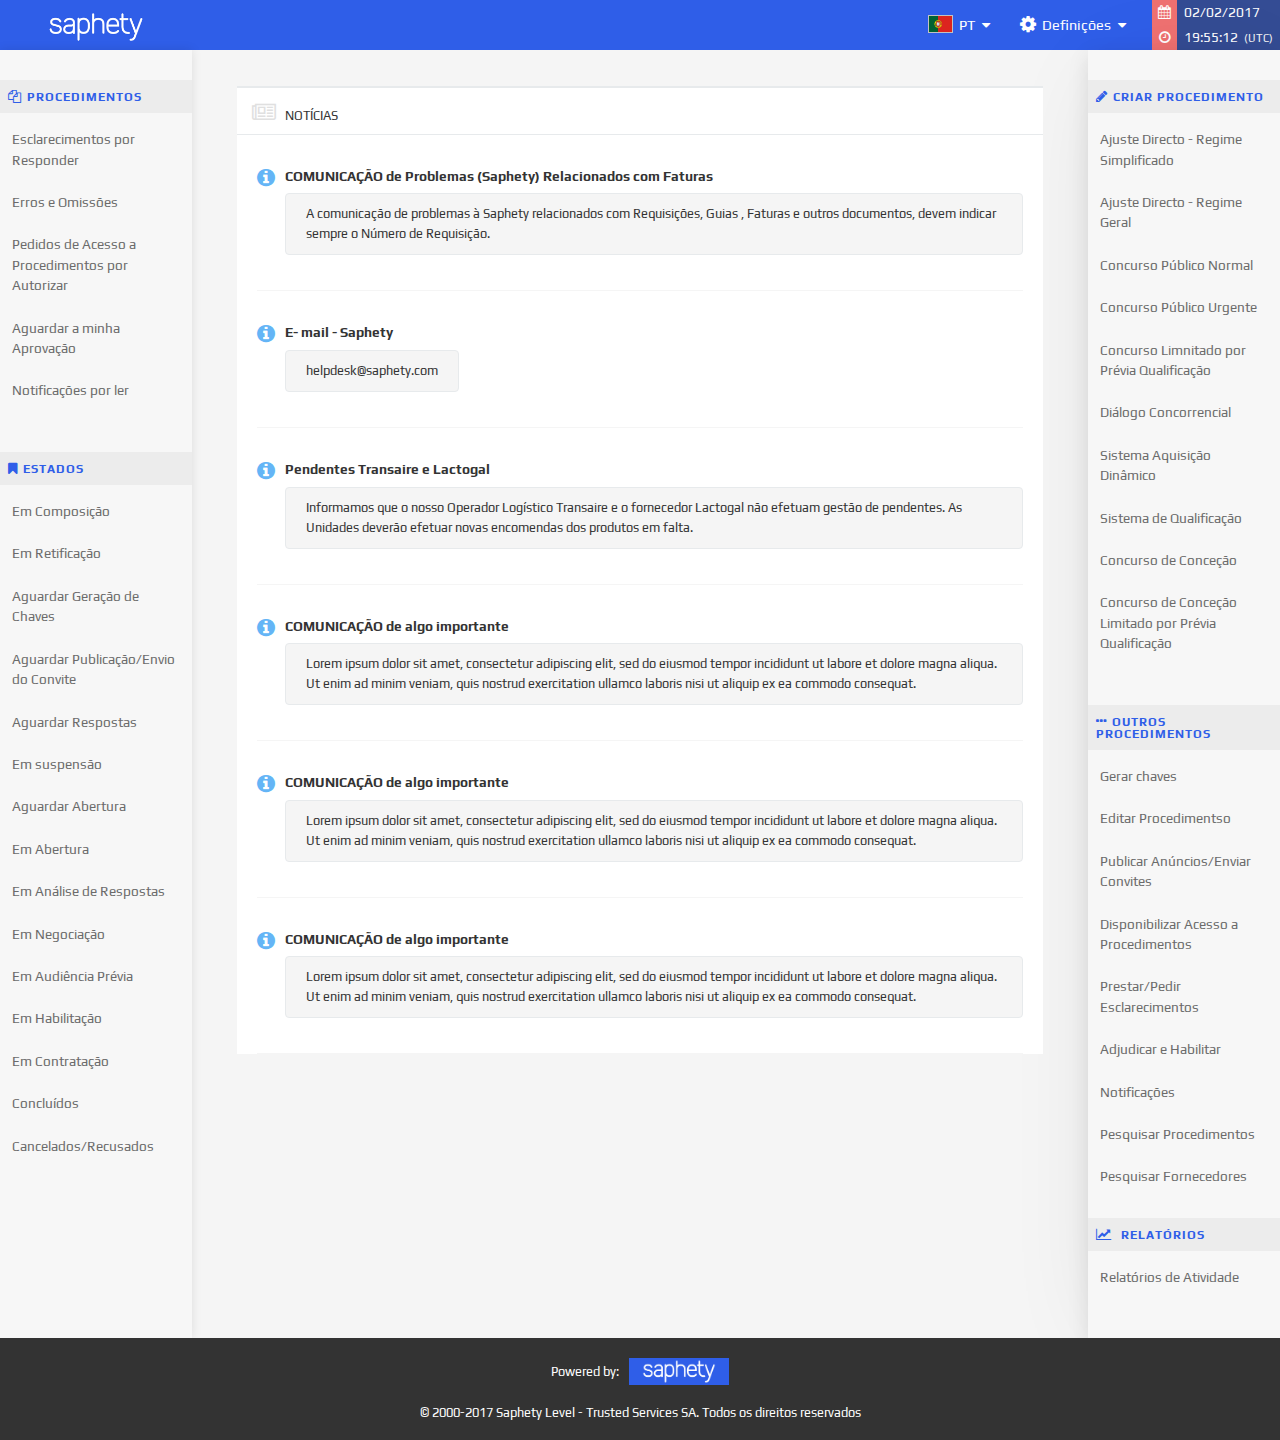
==== index.html @ ec42c9ce "Files for 07/02/2017" ====
<!DOCTYPE html>
<html lang="en">

<head>
    <meta charset="UTF-8">
    <title>Welcome to GOV app</title>
    <!-- <link href="https://fonts.googleapis.com/css?family=Roboto:100,300,400,700" rel="stylesheet"> -->
    <link href="https://fonts.googleapis.com/css?family=Play:400,700" rel="stylesheet">
    <!-- Bootstrap -->
    <link href="css/bootstrap.min.css" rel="stylesheet">
    <link rel="stylesheet" href="css/font-awesome.min.css">
    <link rel="stylesheet" href="css/stylo.css">
</head>

<body class="app-master">
    <header>
        <div class="header-wrap">
            <div class="header-logo">
                <div class="img-wrap">
                    <img src="img/power-logo-blue.png" alt="">
                </div>
            </div>

            <div class="user-options">
                <ul class="list-wrap">
                    <li class="dropdown lang m-r-lg">
                        <a href="#" class="dropdown-toggle" data-toggle="dropdown" aria-expanded="true">
                            <div class="">
                                <img class="flag-fitter" src="img/pt.png" alt="">
                            </div>
                            <span>PT</span>
                            <i class="fa fa-caret-down" aria-hidden="true"></i>
                        </a>
                        <ul class="dropdown-menu">
                            <li><a href="#">Inglês</a></li>
                            <li><a href="#">Espanhol</a></li>
                            <li><a href="#">Italiano</a></li>
                            <li><a href="#">Mandarim</a></li>
                            <li><a href="#">Alemão</a></li>
                        </ul>
                    </li>
                    <li class="dropdown settings">
                        <a href="#" class="dropdown-toggle" data-toggle="dropdown" aria-expanded="true">
                            <div class="">
                                <i class="fa fa-cog main-icon" aria-hidden="true"></i>
                            </div>
                            <span>Definições</span>
                            <i class="fa fa-caret-down" aria-hidden="true"></i>
                        </a>
                        <ul class="dropdown-menu">
                            <li><a href="#">Entidade</a></li>
                            <li><a href="#">Utilizadores</a></li>
                            <li><a href="#">Serviços</a></li>
                            <li><a href="#">Ajuda</a></li>
                            <li role="separator" class="divider"></li>
                            <li><a href="#"><i class="fa fa-power-off m-r" aria-hidden="true"></i>Sair</a></li>
                        </ul>
                    </li>
                </ul>
            </div>
            <div class="date-time">
                <div class="stack">
                    <div class="icon-wrap">
                        <i class="fa fa-calendar" aria-hidden="true"></i>
                    </div>
                    <span>02/02/2017</span>
                </div>
                <div class="stack">
                    <div class="icon-wrap">
                        <i class="fa fa-clock-o" aria-hidden="true"></i>
                    </div>
                    <span>19:55:12</span><span class="t-zone">(UTC)</span>
                </div>
            </div>
        </div>
    </header>
    <div class="app-body">
        <main class="app-content">
            <div class="inner-content middle">
                <div class="row">
                    <div class="col-md-12">
                        <div class="ibox">
                            <div class="ibox-title">
                                <div class="ibox-descrip">
                                    <i class="fa fa-newspaper-o" aria-hidden="true"></i>
                                    <span>Notícias</span>
                                </div>
                                <div class="ibox-tools is-hidden">
                                    <a class="collapse-link">
                                        <i class="fa fa-chevron-up"></i>
                                    </a>
                                    <a class="close-link">
                                        <i class="fa fa-times"></i>
                                    </a>
                                </div>
                            </div>
                            <div class="ibox-content scrollable">
                                <div class="row">
                                    <div class="col-lg-12">
                                        <div class="news-activity-list">
                                            <div class="news-element">
                                                <i class="fa fa-info-circle" aria-hidden="true"></i>
                                                <div class="news-body">
                                                    <h5>COMUNICAÇÃO de Problemas (Saphety) Relacionados com Faturas</h5>
                                                    <div class="message">
                                                        A comunicação de problemas à Saphety relacionados com Requisições, Guias , Faturas e outros documentos, devem indicar sempre o Número de Requisição.
                                                    </div>
                                                </div>
                                            </div>
                                            <div class="news-element">
                                                <i class="fa fa-info-circle" aria-hidden="true"></i>
                                                <div class="news-body">
                                                    <h5>E- mail - Saphety</h5>
                                                    <div class="message">
                                                        helpdesk@saphety.com
                                                    </div>
                                                </div>
                                            </div>
                                            <div class="news-element">
                                                <i class="fa fa-info-circle" aria-hidden="true"></i>
                                                <div class="news-body">
                                                    <h5>Pendentes Transaire e Lactogal</h5>
                                                    <div class="message">
                                                        Informamos que o nosso Operador Logístico Transaire e o fornecedor Lactogal não efetuam gestão de pendentes. As Unidades deverão efetuar novas encomendas dos produtos em falta.
                                                    </div>
                                                </div>
                                            </div>
                                            <div class="news-element">
                                                <i class="fa fa-info-circle" aria-hidden="true"></i>
                                                <div class="news-body">
                                                    <h5>COMUNICAÇÃO de algo importante</h5>
                                                    <div class="message">
                                                        Lorem ipsum dolor sit amet, consectetur adipiscing elit, sed do eiusmod tempor incididunt ut labore et dolore magna aliqua. Ut enim ad minim veniam, quis nostrud exercitation ullamco laboris nisi ut aliquip ex ea commodo consequat.
                                                    </div>
                                                </div>
                                            </div>
                                            <div class="news-element">
                                                <i class="fa fa-info-circle" aria-hidden="true"></i>
                                                <div class="news-body">
                                                    <h5>COMUNICAÇÃO de algo importante</h5>
                                                    <div class="message">
                                                        Lorem ipsum dolor sit amet, consectetur adipiscing elit, sed do eiusmod tempor incididunt ut labore et dolore magna aliqua. Ut enim ad minim veniam, quis nostrud exercitation ullamco laboris nisi ut aliquip ex ea commodo consequat.
                                                    </div>
                                                </div>
                                            </div>
                                            <div class="news-element">
                                                <i class="fa fa-info-circle" aria-hidden="true"></i>
                                                <div class="news-body">
                                                    <h5>COMUNICAÇÃO de algo importante</h5>
                                                    <div class="message">
                                                        Lorem ipsum dolor sit amet, consectetur adipiscing elit, sed do eiusmod tempor incididunt ut labore et dolore magna aliqua. Ut enim ad minim veniam, quis nostrud exercitation ullamco laboris nisi ut aliquip ex ea commodo consequat.
                                                    </div>
                                                </div>
                                            </div>
                                        </div>
                                    </div>
                                </div>
                            </div>
                        </div>
                    </div>
                </div>
            </div>
        </main>
        <nav class="app-main-nav shadow-1">
            <div class="sidebar" id="nav">
                <aside class="menu">
                    <!-- <p class="main-title">Requisições</p> -->
                    <p class="menu-label m-t-lg"><i class="fa fa-files-o" aria-hidden="true"></i>Procedimentos</p>
                    <ul class="menu-list m-b-xl">
                        <li>
                            <a href="#">Esclarecimentos por Responder</a>
                        </li>
                        <li>
                            <a href="#">Erros e Omissões</a>
                        </li>
                        <li>
                            <a href="#">Pedidos de Acesso a Procedimentos por Autorizar</a>
                        </li>
                        <li>
                            <a href="#">Aguardar a minha Aprovação</a>
                        </li>
                        <li>
                            <a href="#">Notificações por ler</a>
                        </li>
                    </ul>
                    <p class="menu-label"><i class="fa fa-bookmark" aria-hidden="true"></i>Estados</p>
                    <ul class="menu-list">
                        <li>
                            <a href="#">Em Composição</a>
                        </li>
                        <li>
                            <a href="#">Em Retificação</a>
                        </li>
                        <li>
                            <a href="#">Aguardar Geração de Chaves</a>
                        </li>
                        <li>
                            <a href="#">Aguardar Publicação/Envio do Convite</a>
                        </li>
                        <li>
                            <a href="#">Aguardar Respostas</a>
                        </li>
                        <li>
                            <a href="#">Em suspensão</a>
                        </li>
                        <li>
                            <a href="#">Aguardar Abertura</a>
                        </li>
                        <li>
                            <a href="#">Em Abertura</a>
                        </li>
                        <li>
                            <a href="#">Em Análise de Respostas</a>
                        </li>
                        <li>
                            <a href="#">Em Negociação</a>
                        </li>
                        <li>
                            <a href="#">Em Audiência Prévia</a>
                        </li>
                        <li>
                            <a href="#">Em Habilitação</a>
                        </li>
                        <li>
                            <a href="#">Em Contratação</a>
                        </li>
                        <li>
                            <a href="#">Concluídos</a>
                        </li>
                        <li>
                            <a href="#">Cancelados/Recusados</a>
                        </li>
                    </ul>
                </aside>
            </div>
        </nav>
        <aside class="app-aux-nav shadow-2">
            <div class="sidebar" id="aux">
                <aside class="menu">
                    <!-- <p class="main-title">Ações</p> -->
                    <p class="menu-label m-t-lg"><i class="fa fa-pencil" aria-hidden="true"></i>Criar Procedimento</p>
                    <ul class="menu-list m-b-xl">
                        <li>
                            <a href="#">Ajuste Directo - Regime Simplificado</a>
                        </li>
                        <li>
                            <a href="#">Ajuste Directo - Regime Geral</a>
                        </li>
                        <li>
                            <a href="#">Concurso Público Normal</a>
                        </li>
                        <li>
                            <a href="#">Concurso Público Urgente</a>
                        </li>
                        <li>
                            <a href="#">Concurso Limnitado por Prévia Qualificação</a>
                        </li>
                        <li>
                            <a href="#">Diálogo Concorrencial</a>
                        </li>
                        <li>
                            <a href="#">Sistema Aquisição Dinâmico</a>
                        </li>
                        <li>
                            <a href="#">Sistema de Qualificação</a>
                        </li>
                        <li>
                            <a href="#">Concurso de Conceção</a>
                        </li>
                        <li>
                            <a href="#">Concurso de Conceção Limitado por Prévia Qualificação</a>
                        </li>
                    </ul>
                    <p class="menu-label"><i class="fa fa-ellipsis-h" aria-hidden="true"></i>Outros Procedimentos</p>
                    <ul class="menu-list">
                        <li>
                            <a href="#">Gerar chaves</a>
                        </li>
                        <li>
                            <a href="#">Editar Procedimentso</a>
                        </li>
                        <li>
                            <a href="#">Publicar Anúncios/Enviar Convites</a>
                        </li>
                        <li>
                            <a href="#">Disponibilizar Acesso a Procedimentos</a>
                        </li>
                        <li>
                            <a href="#">Prestar/Pedir Esclarecimentos</a>
                        </li>
                        <li>
                            <a href="#">Adjudicar e Habilitar</a>
                        </li>
                        <li>
                            <a href="#">Notificações</a>
                        </li>
                        <li>
                            <a href="#">Pesquisar Procedimentos</a>
                        </li>
                        <li>
                            <a href="#">Pesquisar Fornecedores</a>
                        </li>
                    </ul>
                    <p class="menu-label"><i class="fa fa-line-chart" aria-hidden="true"></i> Relatórios
                    </p>
                    <ul class="menu-list m-b-xl">
                        <li>
                            <a href="#">Relatórios de Atividade</a>
                        </li>
                    </ul>
                </aside>
            </div>
        </aside>
    </div>
    <footer>
        <div class="footer-wrap">
            <div class="powered">
                Powered by:
                <div class="img-power-wrap">
                    <img src="img/power-logo-blue.png" alt="">
                </div>
            </div>
            <div class="copy">
                © 2000-2017 Saphety Level - Trusted Services SA. Todos os direitos reservados
            </div>
        </div>
    </footer>
    <!-- jQuery (necessary for Bootstrap's JavaScript plugins) -->
    <script src="https://ajax.googleapis.com/ajax/libs/jquery/1.12.4/jquery.min.js"></script>
    <!-- Include all compiled plugins (below), or include individual files as needed -->
    <script src="js/bootstrap.min.js"></script>
</body>

</html>
---- css/stylo.css ----
/*CSS RESET*/

html, body, div, span, applet, object, iframe, h1, h2, h3, h4, h5, h6, p, blockquote, pre, a, abbr, acronym, address, big, cite, code, del, dfn, em, img, ins, kbd, q, s, samp, small, strike, strong, sub, sup, tt, var, b, u, i, center, dl, dt, dd, ol, ul, li, fieldset, form, label, legend, table, caption, tbody, tfoot, thead, tr, th, td, article, aside, canvas, details, embed, figure, figcaption, footer, header, hgroup, main, menu, nav, output, ruby, section, summary, time, mark, audio, video {
    margin: 0;
    padding: 0;
    border: 0;
    font-size: 100%;
    font: inherit;
    vertical-align: baseline;
}


/* HTML5 display-role reset for older browsers */

article, aside, details, figcaption, figure, footer, header, hgroup, main, menu, nav, section {
    display: block;
}

body {
    line-height: 1;
}

ol, ul {
    list-style: none;
}

blockquote, q {
    quotes: none;
    &:before, &:after {
        content: '';
        content: none;
    }
}

table {
    border-collapse: collapse;
    border-spacing: 0;
}


/*STRUCTURE*/

html, body {
    width: 100%;
    height: 100%;
}

body {
    /*font-family: 'Roboto', sans-serif;*/
    font-family: 'Play', sans-serif;
}

.app-master {
    display: flex;
    min-height: 100%;
    flex-direction: column;
    background: whitesmoke;
}

.app-header, .app-footer {
    flex: 1;
}

.app-body {
    display: flex;
    flex: 1 0 auto;
    /*flex-direction: column;*/
    background: #f5f5f5;
}

.app-content {
    flex: 1;
}

.app-main-nav, .app-aux-nav {
    flex: 0 0 15%;
    background-color: #f7f7f7;
}

.app-main-nav.shadow-1, .app-aux-nav.shadow-1 {
    box-shadow: 0 0 10px rgba(0, 0, 0, 0.1);
}

.app-main-nav.shadow-2, .app-aux-nav.shadow-2 {
    box-shadow: 0 10px 100px -20px rgba(0, 0, 0, 0.1), 0 6px 20px 0 rgba(0, 0, 0, 0.1);
}

.app-main-nav {
    order: -1;
}


/*HEADER*/

.header-wrap {
    height: 50px;
    display: flex;
    background: #2f5ee8;
    color: #fff;
}

.header-wrap .header-logo {
    flex: 0 0 15%;
    height: 100%;
    justify-content: center;
    display: flex;
    flex-direction: row;
}

.header-logo .img-wrap {
    width: 130px;
    padding-top: 10px;
}

.header-wrap .header-logo img {
    max-width: 100%;
    max-height: 100%;
}

.header-wrap .header-img {
    flex: 0 0 52%;
}

.header-wrap .date-time {
    flex: 0 0 10%;
}

.header-wrap .header-img img {
    object-fit: none;
    object-position: center;
    height: 80px;
    width: 100%;
}

.header-wrap .user-options {
    flex: 0 0 75%;
    display: flex;
    justify-content: flex-end;
    padding-right: 2%;
}

.flag-fitter {
    width: 25px;
    height: 18px;
    border: 1px solid #c2c2c2;
}

.round-bg {
    display: flex;
    justify-content: center;
    background: rgba(255, 255, 255, 0.45);
    border-radius: 100%;
    width: 25px;
    height: 25px;
}

.user-options .list-wrap {
    display: inline-flex;
}

.header-wrap .user-options ul li .main-icon {
    font-size: 1.3em;
    color: #fff;
    line-height: 24px;
}

.header-wrap .user-options ul li.lang, .header-wrap .user-options ul li.lang a, .header-wrap .user-options ul li.settings, .header-wrap .user-options ul li.settings a {
    display: flex;
    align-items: center;
}

.header-wrap .user-options ul li.lang a, .header-wrap .user-options ul li.settings a {
    color: #fff;
    font-size: 0.9em;
    text-decoration: none;
}

.header-wrap .user-options ul li.lang a>div, .header-wrap .user-options ul li.settings a>div {
    /*display: inline-block;*/
    margin-right: 6px;
}

.header-wrap .user-options ul li.lang span, .header-wrap .user-options ul li.settings span {
    margin-right: 7px;
}

.header-wrap .user-options .list-wrap .dropdown-menu li a {
    padding: 10px 20px;
    color: #333;
    font-size: 1em;
}

.header-wrap .user-options .list-wrap .dropdown-menu li a:hover, .header-wrap .user-options .list-wrap .dropdown-menu li a:focus {
    background: #2f5ee8;
    color: #fff;
}

.date-time {
    display: flex;
    flex-direction: column;
    background-color: #344c94;
    /*box-shadow: 0px 10px 100px -20px rgba(0, 0, 0, 0.3), 0px 6px 20px 0 rgba(0, 0, 0, 0.3);*/
}

.date-time .stack .icon-wrap {
    display: inline-flex;
    width: 25px;
    height: 25px;
    background-color: #ef7171;
    align-items: center;
    justify-content: center;
}

.date-time .stack .icon-wrap i {
    font-size: 0.85em;
}

.date-time .stack span {
    background: #344c94;
    color: #fff;
    padding: 0 3px;
    font-size: 0.85em;
}

.date-time .stack span.t-zone {
    font-size: 0.7em;
    color: whitesmoke;
}


/*NAV*/

#nav, #aux {
    padding: 0;
}

.main-nav .menu .menu-label {
    color: #FDFFFC;
    font-weight: bold;
}

.sidebar .menu .menu-label {
    background-color: #ececec;
    color: #2f5ee8;
    font-weight: bold;
    padding: 10px 0 10px 8px
}

.menu-label:not(:first-child) {
    margin-top: 20px;
}

.menu-label i {
    font-size: 1.1em;
    margin-right: 5px;
}

.sidebar .main-title {
    background: #90A4AE;
    color: #fff;
    padding: 10px 0px 10px 7px;
    font-size: 0.9em;
    font-weight: 300;
    text-transform: uppercase;
}

.menu-label {
    font-size: 0.75em;
    letter-spacing: 1px;
    margin-bottom: 5px;
    text-transform: uppercase;
}

.sidebar .menu .menu-list li a {
    font-size: 0.85em;
    line-height: 1.5em;
    color: #6b6b6b;
}

.sidebar.affix-selector .menu .menu-list li.checked {
    position: relative;
}

.sidebar.affix-selector .menu .menu-list li.active {
    background: #f5f5f5;
}

.sidebar.affix-selector .menu .menu-list li.checked::after {
    content: "\f00c";
    font-family: FontAwesome;
    font-style: normal;
    font-weight: normal;
    color: #2f5ee8;
    text-decoration: inherit;
    font-size: 1.1em;
    padding-right: 0.5em;
    position: absolute;
    top: 19px;
    right: 0;
}

.sidebar.affix-selector .menu .menu-list li .label {
    margin-left: 10px;
}

.sidebar.affix-selector .menu .menu-list li a {
    display: inline-block;
    padding: 20px 10px;
}

.sidebar.affix-selector .menu .menu-list li.active a {
    font-weight: 900;
    color: #2f5ee8;
}

.menu-list a {
    border-radius: 2px;
    display: block;
    padding: 11px 12px;
    text-decoration: none;
}

.icon-menu .fa {
    font-size: 14px;
}

aside .menu-list li {
    cursor: pointer;
    position: relative;
    transition: all .4s;
    -webkit-transition: all .4s;
    -moz-transition: all .4s;
}

aside .menu-list li:hover {
    background-color: #2f5ee8;
    transition: all .4s;
    -webkit-transition: all .4s;
    -moz-transition: all .4s;
}

.sidebar .menu .menu-list li a:hover {
    color: #fff;
    transition: color .2s;
    -webkit-transition: color .2s;
    -moz-transition: color .2s;
}


/*CONTENT STRUCT*/

.content-title {
    border-bottom: 1px solid #e8e8e8;
    /*border-top: 1px solid #e8e8e8;*/
    padding: 20px 0 15px;
    display: flex;
    justify-content: space-between;
}

.content-title .titles-area .main-title h3 {
    display: inline-block;
    font-size: 1.6em;
    font-weight: 400;
    margin: 0 0 7px;
}

.content-title .titles-area .sub-title {
    display: flex;
    font-size: 1.2em;
    font-weight: 300;
    color: #8c8c8c;
    margin-left: 5px;
}

.content-title .titles-area .sub-title .label {
    font-size: 0.6em;
    margin-right: 5px;
}

.content-title .titles-area .back-action {
    font-size: 0.9em;
}

.content-title .titles-area .back-action a {
    color: #9E9E9E;
}

.content-title .titles-area .back-action a:hover {
    color: #2f5ee8;
}

.content-title .titles-area .back-action i {
    padding-right: 3px;
}

.content-title .actions-area button:hover {
    background: #2f5ee8;
    color: #fff;
}

.actions-area button i {
    padding-right: 5px;
}

.content-title .total {
    font-size: 0.8em;
    font-weight: 700;
    color: #8c8c8c;
    margin-left: 7px;
}

.info-service {
    display: flex;
    flex-direction: row;
    align-items: center;
    flex: 1;
    padding: 0 0 0 20px;
    border-left: 4px solid rgba(47, 94, 232, 0.49);
}

.info-service .box {
    margin-right: 5%;
}

.info-service .box .labeling {
    font-size: 1em;
    font-weight: 600;
    padding: 10px 0;
    color: #85888a;
}

.inner-content.middle {
    padding: 4% 5%;
}

.inner-content {
    padding: 2%;
}

.ibox {
    clear: both;
    margin-bottom: 25px;
    margin-top: 0;
    padding: 0;
}

.ibox.no-shadow:hover {
    box-shadow: none;
}

.ibox.bordered {
    border-color: #e7eaec;
    border-style: solid;
    border-width: 0px 1px 1px 1px;
}

.ibox:hover {
    /*box-shadow: 0 10px 100px -20px rgba(0, 0, 0, 0.1), 0 6px 20px 0 rgba(0, 0, 0, 0.1);*/
}

.siamese {
    min-height: 255px;
}

.ibox-title {
    -moz-border-bottom-colors: none;
    -moz-border-left-colors: none;
    -moz-border-right-colors: none;
    -moz-border-top-colors: none;
    background-color: #ffffff;
    border-color: #e7eaec;
    border-image: none;
    border-style: solid solid none;
    border-width: 2px 0 0;
    color: inherit;
    margin-bottom: 0;
    padding: 15px 15px 7px;
    min-height: 48px;
    display: flex;
    flex-direction: row;
    justify-content: space-between;
}

.ibox-title .ibox-descrip span {
    text-transform: uppercase;
    font-size: 0.8em;
}

.ibox-title .ibox-descrip i {
    font-size: 1.3em;
    color: #E0E0E0;
    padding-right: 5px;
}

.ibox-title .ibox-tools a {
    font-size: 0.9em;
    color: #BDBDBD;
    /*padding-right: 5px;*/
    cursor: pointer;
}

.ibox-title h5 {
    display: inline-block;
    font-size: 15px;
    margin: 0 0 7px;
    padding: 0;
    text-overflow: ellipsis;
    float: left;
    font-weight: 600;
}

.ibox-content {
    background-color: #ffffff;
    color: inherit;
    padding: 15px 20px 20px 20px;
    border-color: #e7eaec;
    border-image: none;
    border-style: solid solid none;
    border-width: 1px 0;
}

.ibox-footer {
    color: inherit;
    border-top: 1px solid #e7eaec;
    font-size: 90%;
    background: #ffffff;
    padding: 10px 15px;
}

.ibox-content.smaller {
    font-size: 0.9em;
}

.ibox-content.scrollable {
    padding: 0 0 0 20px;
}

.label {
    width: 25px;
    display: inline-block;
    padding: 0.4em 0;
    font-size: 75%;
    font-weight: bold;
    line-height: 1;
    text-align: center;
    white-space: nowrap;
    vertical-align: baseline;
    border-radius: .25em;
}

.label.auto-fit {
    width: auto;
    padding: 0.4em 0.6em;
}

.label.label-plaine {
    background-color: #d1dade;
    color: #FFFFFF;
}

.label.label-primary {
    background-color: #ef7171;
    ;
    color: #FFFFFF;
}

.label.lable-warning {
    background-color: #f8ac59;
    color: #FFFFFF;
}

.label.lable-danger {
    background-color: #ed5565;
    color: #FFFFFF;
}

.label.label-blue {
    background-color: #1c84c6;
    color: #FFFFFF;
}

.news-activity-list {
    height: 100%;
    /*height: 445px;*/
    /*overflow: auto;*/
    /*border-top: 10px solid #fff;*/
    /*border-bottom: 10px solid #fff;*/
}

.news-activity-list .news-element {
    display: flex;
    flex-direction: row;
    border-bottom: 1px solid #f5f5f5;
    padding: 20px 0 30px;
    margin-right: 20px;
}

.news-activity-list .news-element i {
    font-size: 1.3em;
    padding-top: 13px;
    margin-right: 10px;
    color: #64B5F6;
}

.news-activity-list .news-element .news-body {
    padding-top: 15px;
}

.news-activity-list .news-element .news-body h5 {
    font-size: 0.85em;
    font-weight: 600;
}

.news-activity-list .news-element .news-body .message {
    border: 1px solid #e7eaec;
    box-shadow: none;
    margin-top: 10px;
    margin-bottom: 5px;
    padding: 10px 20px;
    font-size: 0.8em;
    line-height: 20px;
    border-radius: 4px;
    background-color: #f5f5f5;
}

.hr-line-dashed {
    border-top: 1px dashed #e7eaec;
    color: #ffffff;
    background-color: #ffffff;
    height: 1px;
    margin: 20px 0;
}

.liner {
    display: flex;
    align-items: flex-start;
    text-align: left;
    font-weight: 600;
    font-size: 1.1em;
}

.liner:after {
    content: '';
    flex-grow: 1;
    height: 1px;
    background: #e6e6e6;
    min-width: 20px;
    margin-left: 10px;
    margin-top: 10px;
}


/*MARGINS*/

.m-xxs {
    margin: 2px 4px;
}

.m-xs {
    margin: 5px;
}

.m-sm {
    margin: 10px;
}

.m-md {
    margin: 20px;
}

.m-lg {
    margin: 30px;
}

.m-xl {
    margin: 50px;
}

.m-n {
    margin: 0 !important;
}

.m-l-none {
    margin-left: 0;
}

.m-l-xs {
    margin-left: 5px;
}

.m-l-sm {
    margin-left: 10px;
}

.m-l {
    margin-left: 15px;
}

.m-l-md {
    margin-left: 20px;
}

.m-l-lg {
    margin-left: 30px;
}

.m-l-xl {
    margin-left: 40px;
}

.m-l-n-xxs {
    margin-left: -1px;
}

.m-l-n-xs {
    margin-left: -5px;
}

.m-l-n-sm {
    margin-left: -10px;
}

.m-l-n {
    margin-left: -15px;
}

.m-l-n-md {
    margin-left: -20px;
}

.m-l-n-lg {
    margin-left: -30px;
}

.m-l-n-xl {
    margin-left: -40px;
}

.m-t-none {
    margin-top: 0;
}

.m-t-xxs {
    margin-top: 1px;
}

.m-t-xs {
    margin-top: 5px;
}

.m-t-sm {
    margin-top: 10px;
}

.m-t {
    margin-top: 15px;
}

.m-t-md {
    margin-top: 20px;
}

.m-t-lg {
    margin-top: 30px;
}

.m-t-xl {
    margin-top: 40px;
}

.m-t-n-xxs {
    margin-top: -1px;
}

.m-t-n-xs {
    margin-top: -5px;
}

.m-t-n-sm {
    margin-top: -10px;
}

.m-t-n {
    margin-top: -15px;
}

.m-t-n-md {
    margin-top: -20px;
}

.m-t-n-lg {
    margin-top: -30px;
}

.m-t-n-xl {
    margin-top: -40px;
}

.m-r-none {
    margin-right: 0;
}

.m-r-xxs {
    margin-right: 1px;
}

.m-r-xs {
    margin-right: 5px;
}

.m-r-sm {
    margin-right: 10px;
}

.m-r {
    margin-right: 15px;
}

.m-r-md {
    margin-right: 20px;
}

.m-r-lg {
    margin-right: 30px;
}

.m-r-xl {
    margin-right: 40px;
}

.m-r-n-xxs {
    margin-right: -1px;
}

.m-r-n-xs {
    margin-right: -5px;
}

.m-r-n-sm {
    margin-right: -10px;
}

.m-r-n {
    margin-right: -15px;
}

.m-r-n-md {
    margin-right: -20px;
}

.m-r-n-lg {
    margin-right: -30px;
}

.m-r-n-xl {
    margin-right: -40px;
}

.m-b-none {
    margin-bottom: 0;
}

.m-b-xxs {
    margin-bottom: 1px;
}

.m-b-xs {
    margin-bottom: 5px;
}

.m-b-sm {
    margin-bottom: 10px;
}

.m-b {
    margin-bottom: 15px;
}

.m-b-md {
    margin-bottom: 20px;
}

.m-b-lg {
    margin-bottom: 30px;
}

.m-b-xl {
    margin-bottom: 40px;
}

.m-b-n-xxs {
    margin-bottom: -1px;
}

.m-b-n-xs {
    margin-bottom: -5px;
}

.m-b-n-sm {
    margin-bottom: -10px;
}

.m-b-n {
    margin-bottom: -15px;
}

.m-b-n-md {
    margin-bottom: -20px;
}

.m-b-n-lg {
    margin-bottom: -30px;
}

.m-b-n-xl {
    margin-bottom: -40px;
}


/*TABLES STYLE*/

table {
    background-color: transparent;
    font-size: 0.85em;
}

.table>thead>tr>th {
    border-bottom: 1px solid #DDDDDD;
    vertical-align: bottom;
    font-weight: 500;
    font-size: 1.1em;
    color: #78909c;
}

.table>thead>tr>th .intro {
    color: #E0E0E0;
    -webkit-transform: rotate(90deg);
    -moz-transform: rotate(90deg);
    -ms-transform: rotate(90deg);
    -o-transform: rotate(90deg);
    transform: rotate(90deg);
}

.table>thead>tr>th i {
    margin-left: 7px;
    color: #BDBDBD;
}

.table>thead>tr>th, .table>tbody>tr>th, .table>tfoot>tr>th, .table>thead>tr>td, .table>tbody>tr>td, .table>tfoot>tr>td {
    border-top: 1px solid #e7eaec;
    line-height: 1.42857;
    padding: 8px;
    vertical-align: middle;
    ;
}

.table>tbody>tr>td .label {
    width: 60px;
    padding: 0.4em 0.5em;
}

.table-striped>tbody>tr:nth-of-type(odd) {
    background-color: #f9f9f9;
}

.table a:hover {
    color: #2f5ee8;
    font-weight: 400;
}

.table .currency {
    font-size: 1.3em;
    font-weight: 400;
    padding-right: 5px;
}

.table .actions a {
    margin-right: 10px;
}

.table .actions a i {
    font-size: 1.3em;
}

.table tr.col-line {
    display: none;
}

.table tr.col-line td {
    border-top: none!important;
}

.table tr.col-line .more-info-wrap {
    padding: 10px 0;
}

.table tr.col-line .more-info-wrap ul {
    display: flex;
    justify-content: flex-start;
    font-size: 0.9em;
}

.table tr.col-line .more-info-wrap ul li {
    margin-right: 5%;
}

.table tr.col-line .more-info-wrap ul li span:first-child {
    font-weight: 600;
    margin-right: 5px;
}

.table tr.colour {
    background: #f9f9f9;
}

.sub-total-wrap, .total-wrap {
    display: flex;
    justify-content: flex-end;
}

.sub-total span:first-child, .total span:first-child {
    font-size: 0.9em;
    font-weight: 600;
    margin-right: 5px;
}

.sub-total span:last-child, .total span:last-child {
    font-size: 1em;
}

.sub-total {
    margin-right: 40px;
}

.total {
    background: #cfd8dc;
    padding: 13px;
    border-radius: 3px;
}

.form-control.highlighter {
    border: 1px solid #a6a6a6;
    box-shadow: rgba(0, 0, 0, 0.0980392) 0px 10px 100px -20px, rgba(0, 0, 0, 0.0980392) 0px 6px 20px 0px;
}

.input-w-actions {
    display: flex;
    align-items: center;
}

.input-w-actions i {
    font-size: 1.2em;
    margin: 0 0.3rem;
    color: #757575;
}

.form-control {
    background-color: #FFFFFF;
    background-image: none;
    border: 1px solid #e5e6e7;
    border-radius: 1px;
    color: inherit;
    display: block;
    padding: 6px 12px;
    transition: border-color 0.15s ease-in-out 0s, box-shadow 0.15s ease-in-out 0s;
    width: 100%;
    font-size: 14px;
    box-shadow: none;
}


/*FLEXBOX TABS*/

.tabs-wrap {
    padding: 10px 0;
}

.tabs {
    display: -webkit-box;
    display: -webkit-flex;
    display: -ms-flexbox;
    display: flex;
    -webkit-flex-wrap: wrap;
    -ms-flex-wrap: wrap;
    flex-wrap: wrap;
    background: #f5f5f5;
}

.tabs .tab-label {
    -webkit-box-ordinal-group: 2;
    -webkit-order: 1;
    -ms-flex-order: 1;
    order: 1;
    display: block;
    font-size: 1em;
    padding: 0.9rem 1.3rem;
    margin-right: 0.2rem;
    cursor: pointer;
    background: #f5f5f5;
    font-weight: 600;
    -webkit-transition: background ease 0.2s;
    transition: background ease 0.2s;
    color: #a7a7a7;
}

.tabs .tab {
    -webkit-box-ordinal-group: 100;
    -webkit-order: 99;
    -ms-flex-order: 99;
    order: 99;
    -webkit-box-flex: 1;
    -webkit-flex-grow: 1;
    -ms-flex-positive: 1;
    flex-grow: 1;
    width: 100%;
    display: none;
    padding: 1rem;
    background: transparent;
    font-size: 0.9em;
    border-left: 1px solid #f5f5f5;
    border-right: 1px solid #f5f5f5;
    border-bottom: 1px solid #f5f5f5;
}

.tabs .tab.white {
    background: #fff;
}

.tabs .tab.fit-pad {
    padding: 1rem 0;
}

.tabs input[type="radio"] {
    position: absolute;
    opacity: 0;
}

.tabs input[type="radio"]:checked+.tab-label {
    background: whitesmoke;
    border-bottom: 4px solid #FF5722;
    color: #2f5ee8;
}

.tabs input[type="radio"]:checked+label+.tab {
    display: block;
}

.tab textarea {
    width: 100%;
    min-height: 50px;
}

.dual-content.tabs-wrap {
    padding: 10px 0;
}

.dual-content .tabs {
    display: -webkit-box;
    display: -webkit-flex;
    display: -ms-flexbox;
    display: flex;
    -webkit-flex-wrap: wrap;
    -ms-flex-wrap: wrap;
    flex-wrap: wrap;
    background: #f5f5f5;
}

.dual-content .tabs .tab-label {
    -webkit-box-ordinal-group: 2;
    -webkit-order: 1;
    -ms-flex-order: 1;
    order: 1;
    display: block;
    font-size: 1em;
    padding: 0.9rem 1.3rem;
    margin: 0;
    width: 50%;
    cursor: pointer;
    background: #E0E0E0;
    font-weight: 400;
    -webkit-transition: background ease 0.2s;
    transition: background ease 0.2s;
    color: #a7a7a7;
    text-align: center;
}

.dual-content .tabs .tab {
    -webkit-box-ordinal-group: 100;
    -webkit-order: 99;
    -ms-flex-order: 99;
    order: 99;
    -webkit-box-flex: 1;
    -webkit-flex-grow: 1;
    -ms-flex-positive: 1;
    flex-grow: 1;
    width: 100%;
    display: none;
    padding: 1rem;
    background: transparent;
    font-size: 0.9em;
    border-left: 1px solid #f5f5f5;
    border-right: 1px solid #f5f5f5;
    border-bottom: 1px solid #f5f5f5;
}

.dual-content .tabs .tab.fit-pad {
    padding: 1rem 0;
}

.dual-content .tabs input[type="radio"] {
    position: absolute;
    opacity: 0;
}

.dual-content .tabs input[type="radio"]:checked+.tab-label {
    background: #78909C;
    border: none;
    color: #fff;
    font-weight: 600;
}

.dual-content .tabs input[type="radio"]:checked+label+.tab {
    display: block;
}


/*CHECKBOXES*/

.material input[type="checkbox"] {
    display: none;
}

.material input[type="checkbox"]:checked+label {
    background: #2f5ee8;
    border-color: #2f5ee8;
}

.material input[type="checkbox"]:checked+label:after {
    transform: scale(1.3);
}

.material label {
    display: block;
    box-sizing: border-box;
    width: 20px;
    height: 20px;
    margin-top: 7px;
    background: #fff;
    border: 2px solid #d0cece;
    border-radius: 10%;
    position: relative;
    cursor: pointer;
    transition: .2s;
}

.material label:before {
    content: '';
    position: absolute;
    display: block;
    /*height: 300%;
    width: 300%;
    top: -100%;
    left: -100%;*/
    z-index: -1;
    border-radius: 50%;
    transition: .3s;
}

.material label:after {
    content: '';
    display: block;
    height: 100%;
    width: 100%;
    background: url("http://goo.gl/415eDC") center center no-repeat;
    background-size: contain;
    transform: scale(0);
    transition: .2s;
}

.material label:active:before {
    background: #bfbfbf;
}


/*TAB_CONTENT STYLES*/

.item-counter-wrap {}

.item-counter {
    background: #fff;
    padding: 20px;
    display: flex;
    justify-content: center;
    border-radius: 3px;
    box-shadow: 0 10px 100px -20px rgba(0, 0, 0, 0.1), 0 6px 20px 0 rgba(0, 0, 0, 0.1);
    /*box-shadow: 3px 3px 7px rgba(0, 0, 0, 0.25);*/
}

.item-counter i {
    font-size: 3em;
    margin-right: 25px;
    line-height: 1em;
    color: #b9b9b9;
}

.item-counter .description {
    font-weight: 300;
    font-size: 0.95em;
    text-transform: uppercase;
}

.item-counter .description p:first-child {
    margin-bottom: 15px;
}

.item-counter .description p:last-child b {
    font-weight: 600;
}

.space-between-wrap {
    display: flex;
    justify-content: space-between;
}


/*PAGINATION*/

.content-pagination {
    display: flex;
    justify-content: space-between;
}

.simple-pag>div:first-child {
    padding-top: 4px;
}

.simple-pag>div {
    display: inline-block;
    float: left;
}

.info-pagination {
    padding-right: 12px;
    height: 22px;
}

.info-pagination .default-line {
    font-size: 0.9em;
    font-weight: 400;
}

.info-pagination .small-number, .info-pagination .big-number {
    /*background: #fff;*/
    border-radius: 3px;
    /*padding: 2px 5px;*/
    margin: 0 5px;
    font-weight: 700;
    font-size: 1em;
    color: #616161;
}

.icon-pag {
    font-size: 2em;
    border-left: 1px solid #d4d4d4;
    padding-left: 18px;
    border-radius: 0;
}

.pag-inline {
    margin: 0;
}

.pagination {
    display: inline-block;
    /*padding-left: 0;*/
    /*margin: 20px 0;*/
    /*border-radius: 4px;*/
}

.icon-pag .pagination-first, .icon-pag .pagination-last, .icon-pag .pagination-next, .icon-pag .pagination-prev {
    font-family: FontAwesome;
}

.pagination>li {
    display: inline;
}

.pagination>li>a, .pagination>li>span {
    background-color: #FFFFFF;
    border: 1px solid #DDDDDD;
    color: inherit;
    float: left;
    line-height: 1.42857;
    margin-left: -1px;
    padding: 4px 10px;
    position: relative;
    text-decoration: none;
}

.pagination>li>a, .pagination>li>span {
    padding: 5px 10px 4px !important;
}

.pagination>.active>a, .pagination>.active>a:focus, .pagination>.active>a:hover, .pagination>.active>span, .pagination>.active>span:focus, .pagination>.active>span:hover {
    z-index: 3;
    color: #fff;
    cursor: default;
    background-color: #2f5ee8;
    border-color: #2f5ee8;
}

.pagination>li>a:focus, .pagination>li>a:hover, .pagination>li>span:focus, .pagination>li>span:hover {
    z-index: 2;
    color: #2f5ee8;
    background-color: #eee;
    border-color: #ddd;
}


/*SPECIAL CLASSES*/

.is-hidden {
    display: none;
}


/*LOGIN PAGE*/

.login-page-wrapper {
    display: flex;
}

.main-wrap-login {
    display: flex;
    justify-content: center;
    align-items: center;
    min-height: 100%;
    color: #fff;
    background: #222222;
    background: #263238;
    /* fallback for old browsers */
    background: -webkit-linear-gradient(to top, #FAFAFA, #BDBDBD);
    /* Chrome 10-25, Safari 5.1-6 */
    background: linear-gradient(to top, #FAFAFA, #BDBDBD);
    /* W3C, IE 10+/ Edge, Firefox 16+, Chrome 26+, Opera 12+, Safari 7+ */
}

.main-wrap-login section {
    flex: 0 0 50%;
    margin-left: 50%;
    padding-top: 30px;
}

.main-wrap-login aside {
    background-color: #222;
    color: white;
    display: flex;
    flex-direction: column;
    justify-content: center;
    align-items: center;
    height: 100vh;
    position: fixed;
    top: 0;
    left: 0;
    width: 50%;
    flex: 0 0 50%;
    padding: 0;
}

.login-side {
    width: 100%;
    height: 100%;
    display: flex;
    flex-direction: column;
    justify-content: center;
    align-items: center;
    height: 100vh;
    position: fixed;
    top: 0;
    right: 0;
    width: 50%;
    flex: 0 0 50%;
    padding: 0;
}

.split-pane {
    padding-top: 1em;
    background-size: cover;
    background-repeat: no-repeat;
    background-position: center center;
    min-height: 9em;
    font-size: 2em;
    color: white;
}

.image-side {
    background-image: url(../img/login.jpg);
}

.b-and-w {
    -webkit-filter: grayscale(1);
    filter: grayscale(1);
}

.darken {
    filter: brightness(.5);
    -webkit-filter: brightness(.5);
}

.multiple-filters {
    -webkit-filter: contrast(1.4) saturate(1.8) sepia(.6);
    filter: contrast(1.4) saturate(1.8) sepia(.6);
}

.hue-rotate {
    filter: hue-rotate(180deg);
    -webkit-filter: hue-rotate(180deg);
    -moz-filter: hue-rotate(180deg);
    -o-filter: hue-rotate(180deg);
    -ms-filter: hue-rotate(180deg);
}

.base-container {
    background: #e1e1e1;
    color: #333;
    padding: 40px;
    border-radius: 3px;
    width: 450px;
    display: flex;
    flex-direction: column;
    box-shadow: 0 10px 100px -20px rgba(0, 0, 0, 0.1), 0 6px 20px 0 rgba(0, 0, 0, 0.1);
}

.login-item {
    color: #ffff;
    padding: 25px 25px 0;
    margin: 20px 20px 0;
    border-radius: 3px;
}

.huge {
    padding: 15px 0;
    text-transform: uppercase;
    font-size: 1.1em;
}

.huge:hover {
    background-color: #2f5ee8;
}


/*BUTTONS*/

.saph .btn:hover {
    background-color: #2f5ee8;
    border-color: #2f5ee8;
}


/*FOOTER*/

.footer-wrap {
    display: flex;
    flex-direction: column;
    align-items: center;
    padding: 20px 0;
    background: #333;
    color: #fff;
    font-size: 0.8em;
}

.footer-wrap .powered {
    display: flex;
    align-items: center;
    padding-bottom: 20px;
}

.img-power-wrap {
    width: 100px;
    margin-left: 10px;
}

.img-power-wrap img {
    max-width: 100%;
    max-height: 100%;
}


/*FORM FLEX TEST 1*/

.form-flex {
    width: 100%;
    display: flex;
}

.form-flex.inline-display {
    width: 100%;
    display: flex;
    flex-flow: row nowrap;
    justify-content: space-between;
    align-items: stretch;
}

.form-flex.full-display {
    width: 100%;
    display: flex;
    flex-direction: column;
}

.form-flex .form-group {
    width: 100%;
    margin-bottom: 1rem;
    display: flex;
    justify-content: flex-end;
    flex-flow: column wrap;
}

.form-flex .form-group.at-start {
    justify-content: flex-start;
}

.form-flex .form-group label {
    display: inline-block;
    margin-bottom: .5rem;
}

.form-flex .form-group input[type="text"], .form-flex .form-group textarea, .form-flex .form-group select {
    display: block;
    width: 100%;
    padding: 0.5rem 0.75rem;
    font-size: 1rem;
    line-height: 1.25;
    color: #464a4c;
    background-color: #fff;
    background-image: none;
    -webkit-background-clip: padding-box;
    background-clip: padding-box;
    border: 1px solid #e5e6e7;
    /*border-radius: 0.25rem;*/
    -webkit-transition: border-color ease-in-out 0.15s, -webkit-box-shadow ease-in-out 0.15s;
    transition: border-color ease-in-out 0.15s, -webkit-box-shadow ease-in-out 0.15s;
    -o-transition: border-color ease-in-out 0.15s, box-shadow ease-in-out 0.15s;
    transition: border-color ease-in-out 0.15s, box-shadow ease-in-out 0.15s;
    transition: border-color ease-in-out 0.15s, box-shadow ease-in-out 0.15s, -webkit-box-shadow ease-in-out 0.15s;
}

.form-flex .form-control:focus {
    color: #464a4c;
    background-color: #fff;
    border-color: #2f5ee8;
    outline: none;
    box-shadow: none;
}

.flex-inner {
    display: flex;
    flex-wrap: wrap;
    align-items: center;
    flex: 1 0 220px;
}

.flex-inner li {
    width: auto;
    width: auto;
    display: flex;
    align-items: center;
}

.flex-inner li .material {
    display: inline-flex;
}

.flex-inner li .material-cb-label {
    padding-top: 5px;
    margin: 0 0.5rem;
}


/*COMPANY GRID*/

.flex-company-grid {}

.flex-company-grid img {
    height: auto;
    max-width: 100%;
    vertical-align: middle;
}

.flex-company-grid .btn--block {
    display: block;
    width: 100%;
}

.flex-company-grid .cards {
    display: -webkit-box;
    display: -ms-flexbox;
    display: flex;
    -ms-flex-wrap: wrap;
    flex-wrap: wrap;
    list-style: none;
    margin: 0;
    padding: 0;
}

.flex-company-grid .cards__item {
    display: -webkit-box;
    display: -ms-flexbox;
    display: flex;
    padding: 1rem;
}

@media (min-width: 40rem) {
    .flex-company-grid .cards__item {
        width: 50%;
    }
}

@media (min-width: 56rem) {
    .flex-company-grid .cards__item {
        /*width: 33.3333%;*/
        width: 25%;
    }
}

.flex-company-grid .card {
    background-color: white;
    border-radius: 0.25rem;
    box-shadow: 0 20px 40px -14px rgba(0, 0, 0, 0.25);
    display: -webkit-box;
    display: -ms-flexbox;
    display: flex;
    -webkit-box-orient: vertical;
    -webkit-box-direction: normal;
    -ms-flex-direction: column;
    flex-direction: column;
    overflow: hidden;
}

.flex-company-grid .card:hover .card__image {
    -webkit-filter: contrast(100%);
    filter: contrast(100%);
}

.flex-company-grid .card__content {
    display: -webkit-box;
    display: -ms-flexbox;
    display: flex;
    -webkit-box-flex: 1;
    -ms-flex: 1 1 auto;
    flex: 1 1 auto;
    -webkit-box-orient: vertical;
    -webkit-box-direction: normal;
    -ms-flex-direction: column;
    flex-direction: column;
    padding: 1rem;
}

.flex-company-grid .card__image {
    background-position: center center;
    background-repeat: no-repeat;
    background-size: cover;
    border-top-left-radius: 0.25rem;
    border-top-right-radius: 0.25rem;
    -webkit-filter: contrast(70%);
    filter: contrast(70%);
    overflow: hidden;
    position: relative;
    -webkit-transition: -webkit-filter 0.5s cubic-bezier(0.43, 0.41, 0.22, 0.91);
    transition: -webkit-filter 0.5s cubic-bezier(0.43, 0.41, 0.22, 0.91);
    transition: filter 0.5s cubic-bezier(0.43, 0.41, 0.22, 0.91);
    transition: filter 0.5s cubic-bezier(0.43, 0.41, 0.22, 0.91), -webkit-filter 0.5s cubic-bezier(0.43, 0.41, 0.22, 0.91);
}

.flex-company-grid .card__image::before {
    content: "";
    display: block;
    padding-top: 56.25%;
}

@media (min-width: 40rem) {
    .flex-company-grid .card__image::before {
        padding-top: 66.6%;
    }
}

.flex-company-grid .card-image-1 {
    background-image: url(http://www.grandeconsumo.com//uploads/novidades/upload10218_0.jpg);
}

.flex-company-grid .card-image-2 {
    background-image: url(http://static.wixstatic.com/media/105ba6_a351121f38bb402c881d3aa44f62b139.jpg_srz_1563_1172_85_22_0.50_1.20_0.00_jpg_srz);
}

.flex-company-grid .card-image-3 {
    background-image: url(https://www.androidcentral.com/sites/androidcentral.com/files/styles/large/public/article_images/2016/05/daydream_0.jpg?itok=ML6SwvkT);
}

.flex-company-grid .card-image-4 {
    background-image: url(http://www.desktopimages.org/pictures/2013/1220/1/ferrari-logo-wallpaper-6248.jpg);
}

.flex-company-grid .card-image-5 {
    background-image: url(http://s3.amazonaws.com/digitaltrends-uploads-prod/2014/01/Chrome-OS.jpg);
}

.flex-company-grid .card-image-6 {
    background-image: url(https://www.sketchappsources.com/resources/source-image/apple-logo.png);
}

.flex-company-grid .card-image-7 {
    background-image: url(http://www.rmelectro-premium.com/Portals/22/EasyDNNnews/328/worten-novo-logo.jpg);
}

.flex-company-grid .card-image-8 {
    background-image: url(https://d30ei0jhgxjdue.cloudfront.net/uploads/gallery_item/image/11475/uploads_2F1460592340842-ntvympl1esvhquwd-741dc4fdccde92d943669b38dd4025ca_2FRCwavemenslogo.png);
}

.flex-company-grid .card__title {
    color: #696969;
    font-size: 1.25rem;
    font-weight: 300;
    letter-spacing: 2px;
    text-transform: uppercase;
    margin-bottom: 0.35rem;
}

.flex-company-grid .card__text {
    -webkit-box-flex: 1;
    -ms-flex: 1 1 auto;
    flex: 1 1 auto;
    font-size: 0.875rem;
    line-height: 1.5;
    margin-bottom: 1.25rem;
}


/*MATERIAL DESIGN*/

.md-card {
    display: inline-block;
    position: relative;
    width: 100%;
    margin: 25px 0;
    box-shadow: 0 1px 4px 0 rgba(0, 0, 0, 0.14);
    border-radius: 3px;
    color: rgba(0, 0, 0, 0.87);
    background: #fff;
}

.card-stats .card-header {
    float: left;
    text-align: center;
}

.card-module .card-header {
    float: left;
    text-align: center;
}

.md-card .card-header.card-image {
    background: #eee url(http://www.smallbusinessdoctors.com/wp-content/uploads/2015/09/business-consulting2.jpg) center center;
    width: 97.2%;
    height: 270px;
    /* border: 1px solid red; */
    text-indent: -9999px;
}

.md-card [data-background-color="orange"] {
    background: linear-gradient(60deg, #ffa726, #fb8c00);
    box-shadow: 0 12px 20px -10px rgba(255, 152, 0, 0.28), 0 4px 20px 0px rgba(0, 0, 0, 0.12), 0 7px 8px -5px rgba(255, 152, 0, 0.2);
}

.md-card [data-background-color="blue"] {
    background: linear-gradient(60deg, #26c6da, #00acc1);
    box-shadow: 0 12px 20px -10px rgba(0, 188, 212, 0.28), 0 4px 20px 0px rgba(0, 0, 0, 0.12), 0 7px 8px -5px rgba(0, 188, 212, 0.2);
}

.md-card [data-background-color="blue"] i {
    color: #fff;
}

.md-card .card-header {
    box-shadow: 0 10px 30px -12px rgba(0, 0, 0, 0.42), 0 4px 25px 0px rgba(0, 0, 0, 0.12), 0 8px 10px -5px rgba(0, 0, 0, 0.2);
    margin: -20px 15px 0;
    border-radius: 3px;
    padding: 15px;
    background-color: #999999;
}

.card-module .card-header {
    box-shadow: 0 10px 30px -12px rgba(0, 0, 0, 0.42), 0 4px 25px 0px rgba(0, 0, 0, 0.12), 0 8px 10px -5px rgba(0, 0, 0, 0.2);
    margin: -20px 15px 0;
    border-radius: 3px;
    padding: 8px;
    background-color: #999999;
}

.card-module .card-header.logo {
    padding: 0;
    background-color: transparent;
}

.card-module .card-header .logo-company {
    width: 150px;
}

.card-module .card-header .logo-company img {
    max-width: 100%;
    max-height: 100%;
}

.card-module .card-header i {
    font-size: 30px;
    line-height: 46px;
    width: 46px;
    height: 46px;
}

.card-stats .card-header i {
    font-size: 36px;
    line-height: 56px;
    width: 56px;
    height: 56px;
}

.card-stats .card-content {
    text-align: right;
    padding-top: 10px;
}

.card-module .card-title {
    text-align: left;
    padding: 10px 20px;
}

.card-module .card-title.logo {
    text-align: left;
    padding: 40px 20px;
}

.md-card .card-title h3 {
    font-size: 1.5em;
    font-weight: 300;
    line-height: 1.5em
}

.md-card .card-content {
    padding: 15px 20px;
}

.md-card .card-content h3 {
    font-size: 1.825em;
    font-weight: 300;
    line-height: 1.5em
}

.md-card .card-content h3 small {
    font-size: 65%;
}

.md-card .card-content .category {
    margin-bottom: 0;
}

.md-card .category:not([class*="text-"]) {
    color: #999999;
}

.md-card .card-stats .title {
    margin: 0;
}

.md-card .card-module .title {
    margin: 0;
}

.md-card .title {
    margin-top: 0;
    margin-bottom: 5px;
}

.md-card .card-footer {
    margin: 0 20px 10px;
    padding-top: 10px;
    border-top: 1px solid #eeeeee;
}

.card-module .horizon-display {
    display: flex;
    justify-content: space-between;
}

.md-card .social-wrap {
    display: flex;
}

.md-card .social-wrap i {
    font-size: 1.4em;
    margin: 0 0.3em;
    color: #9E9E9E;
}

.details-display h5 {
    font-size: 1em;
    font-weight: 600;
}


/*QUERIES*/
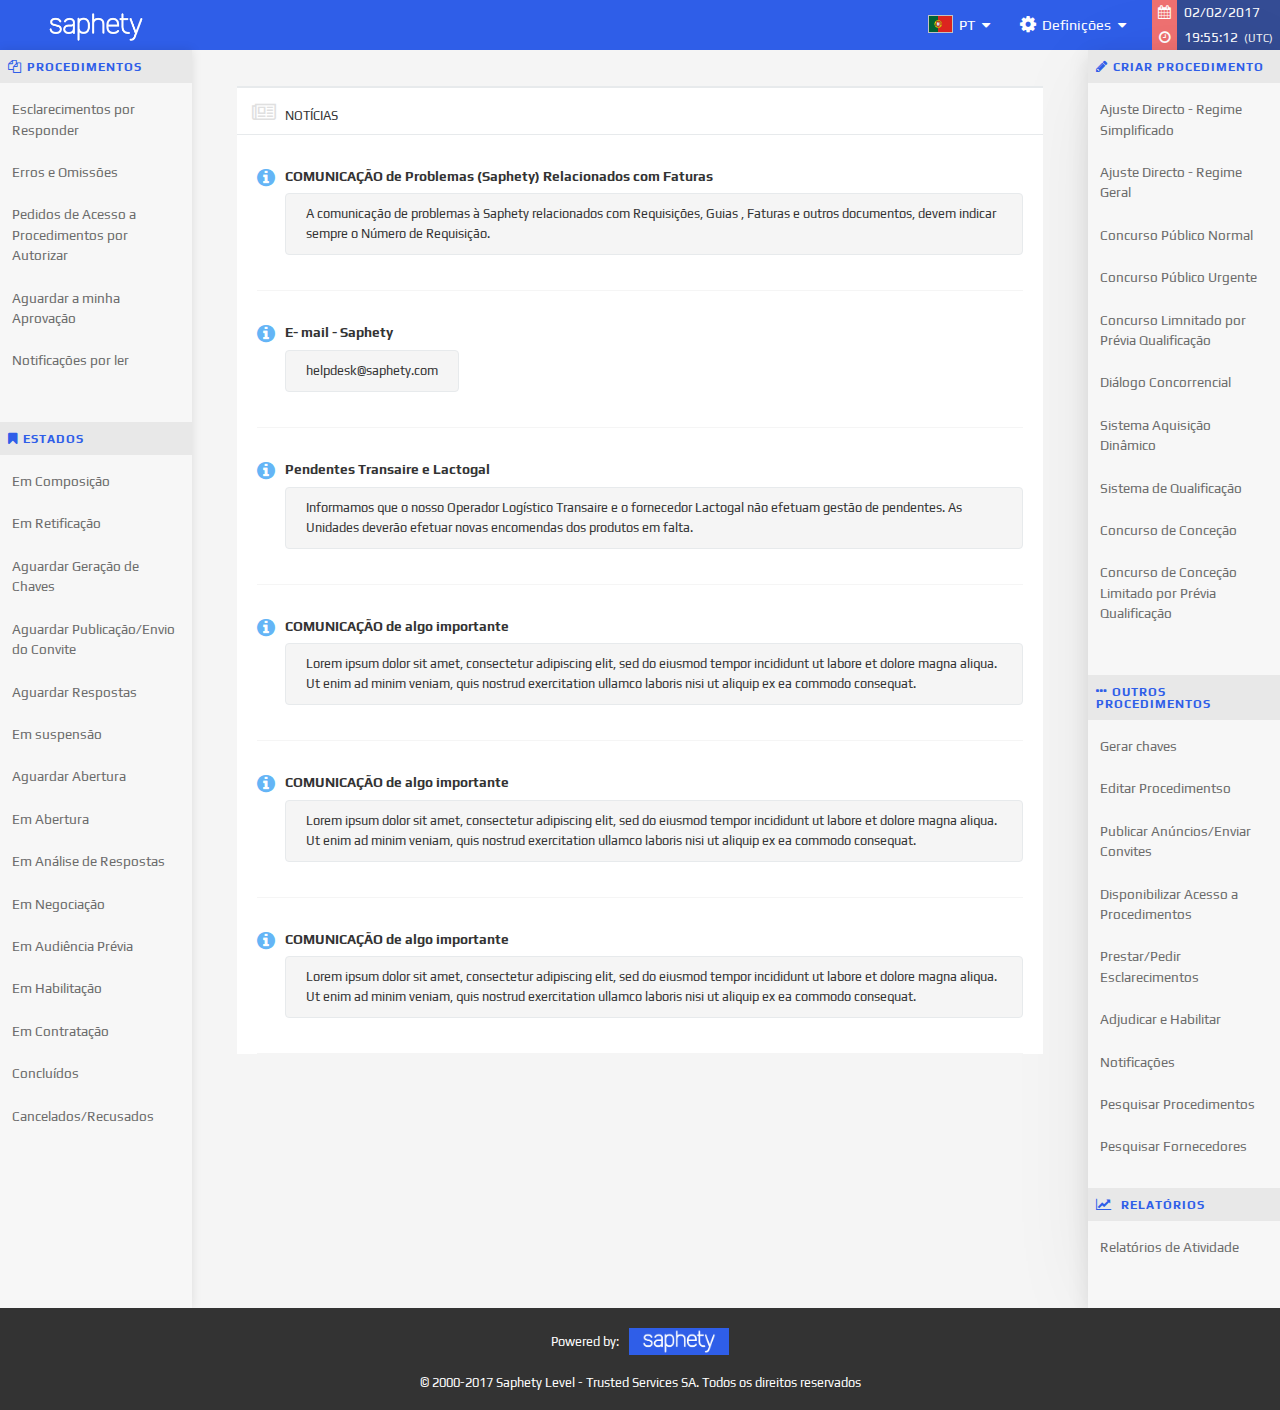
==== commit faefd55c: "update for 07/02/2017" ====
--- a/index.html
+++ b/index.html
@@ -165,7 +165,7 @@
             <div class="sidebar" id="nav">
                 <aside class="menu">
                     <!-- <p class="main-title">Requisições</p> -->
-                    <p class="menu-label m-t-lg"><i class="fa fa-files-o" aria-hidden="true"></i>Procedimentos</p>
+                    <p class="menu-label"><i class="fa fa-files-o" aria-hidden="true"></i>Procedimentos</p>
                     <ul class="menu-list m-b-xl">
                         <li>
                             <a href="#">Esclarecimentos por Responder</a>
@@ -238,7 +238,7 @@
             <div class="sidebar" id="aux">
                 <aside class="menu">
                     <!-- <p class="main-title">Ações</p> -->
-                    <p class="menu-label m-t-lg"><i class="fa fa-pencil" aria-hidden="true"></i>Criar Procedimento</p>
+                    <p class="menu-label"><i class="fa fa-pencil" aria-hidden="true"></i>Criar Procedimento</p>
                     <ul class="menu-list m-b-xl">
                         <li>
                             <a href="#">Ajuste Directo - Regime Simplificado</a>
--- a/css/stylo.css
+++ b/css/stylo.css
@@ -1,2009 +1,2020 @@
-/*CSS RESET*/
-
-html, body, div, span, applet, object, iframe, h1, h2, h3, h4, h5, h6, p, blockquote, pre, a, abbr, acronym, address, big, cite, code, del, dfn, em, img, ins, kbd, q, s, samp, small, strike, strong, sub, sup, tt, var, b, u, i, center, dl, dt, dd, ol, ul, li, fieldset, form, label, legend, table, caption, tbody, tfoot, thead, tr, th, td, article, aside, canvas, details, embed, figure, figcaption, footer, header, hgroup, main, menu, nav, output, ruby, section, summary, time, mark, audio, video {
-    margin: 0;
-    padding: 0;
-    border: 0;
-    font-size: 100%;
-    font: inherit;
-    vertical-align: baseline;
-}
-
-
-/* HTML5 display-role reset for older browsers */
-
-article, aside, details, figcaption, figure, footer, header, hgroup, main, menu, nav, section {
-    display: block;
-}
-
-body {
-    line-height: 1;
-}
-
-ol, ul {
-    list-style: none;
-}
-
-blockquote, q {
-    quotes: none;
-    &:before, &:after {
-        content: '';
-        content: none;
-    }
-}
-
-table {
-    border-collapse: collapse;
-    border-spacing: 0;
-}
-
-
-/*STRUCTURE*/
-
-html, body {
-    width: 100%;
-    height: 100%;
-}
-
-body {
-    /*font-family: 'Roboto', sans-serif;*/
-    font-family: 'Play', sans-serif;
-}
-
-.app-master {
-    display: flex;
-    min-height: 100%;
-    flex-direction: column;
-    background: whitesmoke;
-}
-
-.app-header, .app-footer {
-    flex: 1;
-}
-
-.app-body {
-    display: flex;
-    flex: 1 0 auto;
-    /*flex-direction: column;*/
-    background: #f5f5f5;
-}
-
-.app-content {
-    flex: 1;
-}
-
-.app-main-nav, .app-aux-nav {
-    flex: 0 0 15%;
-    background-color: #f7f7f7;
-}
-
-.app-main-nav.shadow-1, .app-aux-nav.shadow-1 {
-    box-shadow: 0 0 10px rgba(0, 0, 0, 0.1);
-}
-
-.app-main-nav.shadow-2, .app-aux-nav.shadow-2 {
-    box-shadow: 0 10px 100px -20px rgba(0, 0, 0, 0.1), 0 6px 20px 0 rgba(0, 0, 0, 0.1);
-}
-
-.app-main-nav {
-    order: -1;
-}
-
-
-/*HEADER*/
-
-.header-wrap {
-    height: 50px;
-    display: flex;
-    background: #2f5ee8;
-    color: #fff;
-}
-
-.header-wrap .header-logo {
-    flex: 0 0 15%;
-    height: 100%;
-    justify-content: center;
-    display: flex;
-    flex-direction: row;
-}
-
-.header-logo .img-wrap {
-    width: 130px;
-    padding-top: 10px;
-}
-
-.header-wrap .header-logo img {
-    max-width: 100%;
-    max-height: 100%;
-}
-
-.header-wrap .header-img {
-    flex: 0 0 52%;
-}
-
-.header-wrap .date-time {
-    flex: 0 0 10%;
-}
-
-.header-wrap .header-img img {
-    object-fit: none;
-    object-position: center;
-    height: 80px;
-    width: 100%;
-}
-
-.header-wrap .user-options {
-    flex: 0 0 75%;
-    display: flex;
-    justify-content: flex-end;
-    padding-right: 2%;
-}
-
-.flag-fitter {
-    width: 25px;
-    height: 18px;
-    border: 1px solid #c2c2c2;
-}
-
-.round-bg {
-    display: flex;
-    justify-content: center;
-    background: rgba(255, 255, 255, 0.45);
-    border-radius: 100%;
-    width: 25px;
-    height: 25px;
-}
-
-.user-options .list-wrap {
-    display: inline-flex;
-}
-
-.header-wrap .user-options ul li .main-icon {
-    font-size: 1.3em;
-    color: #fff;
-    line-height: 24px;
-}
-
-.header-wrap .user-options ul li.lang, .header-wrap .user-options ul li.lang a, .header-wrap .user-options ul li.settings, .header-wrap .user-options ul li.settings a {
-    display: flex;
-    align-items: center;
-}
-
-.header-wrap .user-options ul li.lang a, .header-wrap .user-options ul li.settings a {
-    color: #fff;
-    font-size: 0.9em;
-    text-decoration: none;
-}
-
-.header-wrap .user-options ul li.lang a>div, .header-wrap .user-options ul li.settings a>div {
-    /*display: inline-block;*/
-    margin-right: 6px;
-}
-
-.header-wrap .user-options ul li.lang span, .header-wrap .user-options ul li.settings span {
-    margin-right: 7px;
-}
-
-.header-wrap .user-options .list-wrap .dropdown-menu li a {
-    padding: 10px 20px;
-    color: #333;
-    font-size: 1em;
-}
-
-.header-wrap .user-options .list-wrap .dropdown-menu li a:hover, .header-wrap .user-options .list-wrap .dropdown-menu li a:focus {
-    background: #2f5ee8;
-    color: #fff;
-}
-
-.date-time {
-    display: flex;
-    flex-direction: column;
-    background-color: #344c94;
-    /*box-shadow: 0px 10px 100px -20px rgba(0, 0, 0, 0.3), 0px 6px 20px 0 rgba(0, 0, 0, 0.3);*/
-}
-
-.date-time .stack .icon-wrap {
-    display: inline-flex;
-    width: 25px;
-    height: 25px;
-    background-color: #ef7171;
-    align-items: center;
-    justify-content: center;
-}
-
-.date-time .stack .icon-wrap i {
-    font-size: 0.85em;
-}
-
-.date-time .stack span {
-    background: #344c94;
-    color: #fff;
-    padding: 0 3px;
-    font-size: 0.85em;
-}
-
-.date-time .stack span.t-zone {
-    font-size: 0.7em;
-    color: whitesmoke;
-}
-
-
-/*NAV*/
-
-#nav, #aux {
-    padding: 0;
-}
-
-.main-nav .menu .menu-label {
-    color: #FDFFFC;
-    font-weight: bold;
-}
-
-.sidebar .menu .menu-label {
-    background-color: #ececec;
-    color: #2f5ee8;
-    font-weight: bold;
-    padding: 10px 0 10px 8px
-}
-
-.menu-label:not(:first-child) {
-    margin-top: 20px;
-}
-
-.menu-label i {
-    font-size: 1.1em;
-    margin-right: 5px;
-}
-
-.sidebar .main-title {
-    background: #90A4AE;
-    color: #fff;
-    padding: 10px 0px 10px 7px;
-    font-size: 0.9em;
-    font-weight: 300;
-    text-transform: uppercase;
-}
-
-.menu-label {
-    font-size: 0.75em;
-    letter-spacing: 1px;
-    margin-bottom: 5px;
-    text-transform: uppercase;
-}
-
-.sidebar .menu .menu-list li a {
-    font-size: 0.85em;
-    line-height: 1.5em;
-    color: #6b6b6b;
-}
-
-.sidebar.affix-selector .menu .menu-list li.checked {
-    position: relative;
-}
-
-.sidebar.affix-selector .menu .menu-list li.active {
-    background: #f5f5f5;
-}
-
-.sidebar.affix-selector .menu .menu-list li.checked::after {
-    content: "\f00c";
-    font-family: FontAwesome;
-    font-style: normal;
-    font-weight: normal;
-    color: #2f5ee8;
-    text-decoration: inherit;
-    font-size: 1.1em;
-    padding-right: 0.5em;
-    position: absolute;
-    top: 19px;
-    right: 0;
-}
-
-.sidebar.affix-selector .menu .menu-list li .label {
-    margin-left: 10px;
-}
-
-.sidebar.affix-selector .menu .menu-list li a {
-    display: inline-block;
-    padding: 20px 10px;
-}
-
-.sidebar.affix-selector .menu .menu-list li.active a {
-    font-weight: 900;
-    color: #2f5ee8;
-}
-
-.menu-list a {
-    border-radius: 2px;
-    display: block;
-    padding: 11px 12px;
-    text-decoration: none;
-}
-
-.icon-menu .fa {
-    font-size: 14px;
-}
-
-aside .menu-list li {
-    cursor: pointer;
-    position: relative;
-    transition: all .4s;
-    -webkit-transition: all .4s;
-    -moz-transition: all .4s;
-}
-
-aside .menu-list li:hover {
-    background-color: #2f5ee8;
-    transition: all .4s;
-    -webkit-transition: all .4s;
-    -moz-transition: all .4s;
-}
-
-.sidebar .menu .menu-list li a:hover {
-    color: #fff;
-    transition: color .2s;
-    -webkit-transition: color .2s;
-    -moz-transition: color .2s;
-}
-
-
-/*CONTENT STRUCT*/
-
-.content-title {
-    border-bottom: 1px solid #e8e8e8;
-    /*border-top: 1px solid #e8e8e8;*/
-    padding: 20px 0 15px;
-    display: flex;
-    justify-content: space-between;
-}
-
-.content-title .titles-area .main-title h3 {
-    display: inline-block;
-    font-size: 1.6em;
-    font-weight: 400;
-    margin: 0 0 7px;
-}
-
-.content-title .titles-area .sub-title {
-    display: flex;
-    font-size: 1.2em;
-    font-weight: 300;
-    color: #8c8c8c;
-    margin-left: 5px;
-}
-
-.content-title .titles-area .sub-title .label {
-    font-size: 0.6em;
-    margin-right: 5px;
-}
-
-.content-title .titles-area .back-action {
-    font-size: 0.9em;
-}
-
-.content-title .titles-area .back-action a {
-    color: #9E9E9E;
-}
-
-.content-title .titles-area .back-action a:hover {
-    color: #2f5ee8;
-}
-
-.content-title .titles-area .back-action i {
-    padding-right: 3px;
-}
-
-.content-title .actions-area button:hover {
-    background: #2f5ee8;
-    color: #fff;
-}
-
-.actions-area button i {
-    padding-right: 5px;
-}
-
-.content-title .total {
-    font-size: 0.8em;
-    font-weight: 700;
-    color: #8c8c8c;
-    margin-left: 7px;
-}
-
-.info-service {
-    display: flex;
-    flex-direction: row;
-    align-items: center;
-    flex: 1;
-    padding: 0 0 0 20px;
-    border-left: 4px solid rgba(47, 94, 232, 0.49);
-}
-
-.info-service .box {
-    margin-right: 5%;
-}
-
-.info-service .box .labeling {
-    font-size: 1em;
-    font-weight: 600;
-    padding: 10px 0;
-    color: #85888a;
-}
-
-.inner-content.middle {
-    padding: 4% 5%;
-}
-
-.inner-content {
-    padding: 2%;
-}
-
-.ibox {
-    clear: both;
-    margin-bottom: 25px;
-    margin-top: 0;
-    padding: 0;
-}
-
-.ibox.no-shadow:hover {
-    box-shadow: none;
-}
-
-.ibox.bordered {
-    border-color: #e7eaec;
-    border-style: solid;
-    border-width: 0px 1px 1px 1px;
-}
-
-.ibox:hover {
-    /*box-shadow: 0 10px 100px -20px rgba(0, 0, 0, 0.1), 0 6px 20px 0 rgba(0, 0, 0, 0.1);*/
-}
-
-.siamese {
-    min-height: 255px;
-}
-
-.ibox-title {
-    -moz-border-bottom-colors: none;
-    -moz-border-left-colors: none;
-    -moz-border-right-colors: none;
-    -moz-border-top-colors: none;
-    background-color: #ffffff;
-    border-color: #e7eaec;
-    border-image: none;
-    border-style: solid solid none;
-    border-width: 2px 0 0;
-    color: inherit;
-    margin-bottom: 0;
-    padding: 15px 15px 7px;
-    min-height: 48px;
-    display: flex;
-    flex-direction: row;
-    justify-content: space-between;
-}
-
-.ibox-title .ibox-descrip span {
-    text-transform: uppercase;
-    font-size: 0.8em;
-}
-
-.ibox-title .ibox-descrip i {
-    font-size: 1.3em;
-    color: #E0E0E0;
-    padding-right: 5px;
-}
-
-.ibox-title .ibox-tools a {
-    font-size: 0.9em;
-    color: #BDBDBD;
-    /*padding-right: 5px;*/
-    cursor: pointer;
-}
-
-.ibox-title h5 {
-    display: inline-block;
-    font-size: 15px;
-    margin: 0 0 7px;
-    padding: 0;
-    text-overflow: ellipsis;
-    float: left;
-    font-weight: 600;
-}
-
-.ibox-content {
-    background-color: #ffffff;
-    color: inherit;
-    padding: 15px 20px 20px 20px;
-    border-color: #e7eaec;
-    border-image: none;
-    border-style: solid solid none;
-    border-width: 1px 0;
-}
-
-.ibox-footer {
-    color: inherit;
-    border-top: 1px solid #e7eaec;
-    font-size: 90%;
-    background: #ffffff;
-    padding: 10px 15px;
-}
-
-.ibox-content.smaller {
-    font-size: 0.9em;
-}
-
-.ibox-content.scrollable {
-    padding: 0 0 0 20px;
-}
-
-.label {
-    width: 25px;
-    display: inline-block;
-    padding: 0.4em 0;
-    font-size: 75%;
-    font-weight: bold;
-    line-height: 1;
-    text-align: center;
-    white-space: nowrap;
-    vertical-align: baseline;
-    border-radius: .25em;
-}
-
-.label.auto-fit {
-    width: auto;
-    padding: 0.4em 0.6em;
-}
-
-.label.label-plaine {
-    background-color: #d1dade;
-    color: #FFFFFF;
-}
-
-.label.label-primary {
-    background-color: #ef7171;
-    ;
-    color: #FFFFFF;
-}
-
-.label.lable-warning {
-    background-color: #f8ac59;
-    color: #FFFFFF;
-}
-
-.label.lable-danger {
-    background-color: #ed5565;
-    color: #FFFFFF;
-}
-
-.label.label-blue {
-    background-color: #1c84c6;
-    color: #FFFFFF;
-}
-
-.news-activity-list {
-    height: 100%;
-    /*height: 445px;*/
-    /*overflow: auto;*/
-    /*border-top: 10px solid #fff;*/
-    /*border-bottom: 10px solid #fff;*/
-}
-
-.news-activity-list .news-element {
-    display: flex;
-    flex-direction: row;
-    border-bottom: 1px solid #f5f5f5;
-    padding: 20px 0 30px;
-    margin-right: 20px;
-}
-
-.news-activity-list .news-element i {
-    font-size: 1.3em;
-    padding-top: 13px;
-    margin-right: 10px;
-    color: #64B5F6;
-}
-
-.news-activity-list .news-element .news-body {
-    padding-top: 15px;
-}
-
-.news-activity-list .news-element .news-body h5 {
-    font-size: 0.85em;
-    font-weight: 600;
-}
-
-.news-activity-list .news-element .news-body .message {
-    border: 1px solid #e7eaec;
-    box-shadow: none;
-    margin-top: 10px;
-    margin-bottom: 5px;
-    padding: 10px 20px;
-    font-size: 0.8em;
-    line-height: 20px;
-    border-radius: 4px;
-    background-color: #f5f5f5;
-}
-
-.hr-line-dashed {
-    border-top: 1px dashed #e7eaec;
-    color: #ffffff;
-    background-color: #ffffff;
-    height: 1px;
-    margin: 20px 0;
-}
-
-.liner {
-    display: flex;
-    align-items: flex-start;
-    text-align: left;
-    font-weight: 600;
-    font-size: 1.1em;
-}
-
-.liner:after {
-    content: '';
-    flex-grow: 1;
-    height: 1px;
-    background: #e6e6e6;
-    min-width: 20px;
-    margin-left: 10px;
-    margin-top: 10px;
-}
-
-
-/*MARGINS*/
-
-.m-xxs {
-    margin: 2px 4px;
-}
-
-.m-xs {
-    margin: 5px;
-}
-
-.m-sm {
-    margin: 10px;
-}
-
-.m-md {
-    margin: 20px;
-}
-
-.m-lg {
-    margin: 30px;
-}
-
-.m-xl {
-    margin: 50px;
-}
-
-.m-n {
-    margin: 0 !important;
-}
-
-.m-l-none {
-    margin-left: 0;
-}
-
-.m-l-xs {
-    margin-left: 5px;
-}
-
-.m-l-sm {
-    margin-left: 10px;
-}
-
-.m-l {
-    margin-left: 15px;
-}
-
-.m-l-md {
-    margin-left: 20px;
-}
-
-.m-l-lg {
-    margin-left: 30px;
-}
-
-.m-l-xl {
-    margin-left: 40px;
-}
-
-.m-l-n-xxs {
-    margin-left: -1px;
-}
-
-.m-l-n-xs {
-    margin-left: -5px;
-}
-
-.m-l-n-sm {
-    margin-left: -10px;
-}
-
-.m-l-n {
-    margin-left: -15px;
-}
-
-.m-l-n-md {
-    margin-left: -20px;
-}
-
-.m-l-n-lg {
-    margin-left: -30px;
-}
-
-.m-l-n-xl {
-    margin-left: -40px;
-}
-
-.m-t-none {
-    margin-top: 0;
-}
-
-.m-t-xxs {
-    margin-top: 1px;
-}
-
-.m-t-xs {
-    margin-top: 5px;
-}
-
-.m-t-sm {
-    margin-top: 10px;
-}
-
-.m-t {
-    margin-top: 15px;
-}
-
-.m-t-md {
-    margin-top: 20px;
-}
-
-.m-t-lg {
-    margin-top: 30px;
-}
-
-.m-t-xl {
-    margin-top: 40px;
-}
-
-.m-t-n-xxs {
-    margin-top: -1px;
-}
-
-.m-t-n-xs {
-    margin-top: -5px;
-}
-
-.m-t-n-sm {
-    margin-top: -10px;
-}
-
-.m-t-n {
-    margin-top: -15px;
-}
-
-.m-t-n-md {
-    margin-top: -20px;
-}
-
-.m-t-n-lg {
-    margin-top: -30px;
-}
-
-.m-t-n-xl {
-    margin-top: -40px;
-}
-
-.m-r-none {
-    margin-right: 0;
-}
-
-.m-r-xxs {
-    margin-right: 1px;
-}
-
-.m-r-xs {
-    margin-right: 5px;
-}
-
-.m-r-sm {
-    margin-right: 10px;
-}
-
-.m-r {
-    margin-right: 15px;
-}
-
-.m-r-md {
-    margin-right: 20px;
-}
-
-.m-r-lg {
-    margin-right: 30px;
-}
-
-.m-r-xl {
-    margin-right: 40px;
-}
-
-.m-r-n-xxs {
-    margin-right: -1px;
-}
-
-.m-r-n-xs {
-    margin-right: -5px;
-}
-
-.m-r-n-sm {
-    margin-right: -10px;
-}
-
-.m-r-n {
-    margin-right: -15px;
-}
-
-.m-r-n-md {
-    margin-right: -20px;
-}
-
-.m-r-n-lg {
-    margin-right: -30px;
-}
-
-.m-r-n-xl {
-    margin-right: -40px;
-}
-
-.m-b-none {
-    margin-bottom: 0;
-}
-
-.m-b-xxs {
-    margin-bottom: 1px;
-}
-
-.m-b-xs {
-    margin-bottom: 5px;
-}
-
-.m-b-sm {
-    margin-bottom: 10px;
-}
-
-.m-b {
-    margin-bottom: 15px;
-}
-
-.m-b-md {
-    margin-bottom: 20px;
-}
-
-.m-b-lg {
-    margin-bottom: 30px;
-}
-
-.m-b-xl {
-    margin-bottom: 40px;
-}
-
-.m-b-n-xxs {
-    margin-bottom: -1px;
-}
-
-.m-b-n-xs {
-    margin-bottom: -5px;
-}
-
-.m-b-n-sm {
-    margin-bottom: -10px;
-}
-
-.m-b-n {
-    margin-bottom: -15px;
-}
-
-.m-b-n-md {
-    margin-bottom: -20px;
-}
-
-.m-b-n-lg {
-    margin-bottom: -30px;
-}
-
-.m-b-n-xl {
-    margin-bottom: -40px;
-}
-
-
-/*TABLES STYLE*/
-
-table {
-    background-color: transparent;
-    font-size: 0.85em;
-}
-
-.table>thead>tr>th {
-    border-bottom: 1px solid #DDDDDD;
-    vertical-align: bottom;
-    font-weight: 500;
-    font-size: 1.1em;
-    color: #78909c;
-}
-
-.table>thead>tr>th .intro {
-    color: #E0E0E0;
-    -webkit-transform: rotate(90deg);
-    -moz-transform: rotate(90deg);
-    -ms-transform: rotate(90deg);
-    -o-transform: rotate(90deg);
-    transform: rotate(90deg);
-}
-
-.table>thead>tr>th i {
-    margin-left: 7px;
-    color: #BDBDBD;
-}
-
-.table>thead>tr>th, .table>tbody>tr>th, .table>tfoot>tr>th, .table>thead>tr>td, .table>tbody>tr>td, .table>tfoot>tr>td {
-    border-top: 1px solid #e7eaec;
-    line-height: 1.42857;
-    padding: 8px;
-    vertical-align: middle;
-    ;
-}
-
-.table>tbody>tr>td .label {
-    width: 60px;
-    padding: 0.4em 0.5em;
-}
-
-.table-striped>tbody>tr:nth-of-type(odd) {
-    background-color: #f9f9f9;
-}
-
-.table a:hover {
-    color: #2f5ee8;
-    font-weight: 400;
-}
-
-.table .currency {
-    font-size: 1.3em;
-    font-weight: 400;
-    padding-right: 5px;
-}
-
-.table .actions a {
-    margin-right: 10px;
-}
-
-.table .actions a i {
-    font-size: 1.3em;
-}
-
-.table tr.col-line {
-    display: none;
-}
-
-.table tr.col-line td {
-    border-top: none!important;
-}
-
-.table tr.col-line .more-info-wrap {
-    padding: 10px 0;
-}
-
-.table tr.col-line .more-info-wrap ul {
-    display: flex;
-    justify-content: flex-start;
-    font-size: 0.9em;
-}
-
-.table tr.col-line .more-info-wrap ul li {
-    margin-right: 5%;
-}
-
-.table tr.col-line .more-info-wrap ul li span:first-child {
-    font-weight: 600;
-    margin-right: 5px;
-}
-
-.table tr.colour {
-    background: #f9f9f9;
-}
-
-.sub-total-wrap, .total-wrap {
-    display: flex;
-    justify-content: flex-end;
-}
-
-.sub-total span:first-child, .total span:first-child {
-    font-size: 0.9em;
-    font-weight: 600;
-    margin-right: 5px;
-}
-
-.sub-total span:last-child, .total span:last-child {
-    font-size: 1em;
-}
-
-.sub-total {
-    margin-right: 40px;
-}
-
-.total {
-    background: #cfd8dc;
-    padding: 13px;
-    border-radius: 3px;
-}
-
-.form-control.highlighter {
-    border: 1px solid #a6a6a6;
-    box-shadow: rgba(0, 0, 0, 0.0980392) 0px 10px 100px -20px, rgba(0, 0, 0, 0.0980392) 0px 6px 20px 0px;
-}
-
-.input-w-actions {
-    display: flex;
-    align-items: center;
-}
-
-.input-w-actions i {
-    font-size: 1.2em;
-    margin: 0 0.3rem;
-    color: #757575;
-}
-
-.form-control {
-    background-color: #FFFFFF;
-    background-image: none;
-    border: 1px solid #e5e6e7;
-    border-radius: 1px;
-    color: inherit;
-    display: block;
-    padding: 6px 12px;
-    transition: border-color 0.15s ease-in-out 0s, box-shadow 0.15s ease-in-out 0s;
-    width: 100%;
-    font-size: 14px;
-    box-shadow: none;
-}
-
-
-/*FLEXBOX TABS*/
-
-.tabs-wrap {
-    padding: 10px 0;
-}
-
-.tabs {
-    display: -webkit-box;
-    display: -webkit-flex;
-    display: -ms-flexbox;
-    display: flex;
-    -webkit-flex-wrap: wrap;
-    -ms-flex-wrap: wrap;
-    flex-wrap: wrap;
-    background: #f5f5f5;
-}
-
-.tabs .tab-label {
-    -webkit-box-ordinal-group: 2;
-    -webkit-order: 1;
-    -ms-flex-order: 1;
-    order: 1;
-    display: block;
-    font-size: 1em;
-    padding: 0.9rem 1.3rem;
-    margin-right: 0.2rem;
-    cursor: pointer;
-    background: #f5f5f5;
-    font-weight: 600;
-    -webkit-transition: background ease 0.2s;
-    transition: background ease 0.2s;
-    color: #a7a7a7;
-}
-
-.tabs .tab {
-    -webkit-box-ordinal-group: 100;
-    -webkit-order: 99;
-    -ms-flex-order: 99;
-    order: 99;
-    -webkit-box-flex: 1;
-    -webkit-flex-grow: 1;
-    -ms-flex-positive: 1;
-    flex-grow: 1;
-    width: 100%;
-    display: none;
-    padding: 1rem;
-    background: transparent;
-    font-size: 0.9em;
-    border-left: 1px solid #f5f5f5;
-    border-right: 1px solid #f5f5f5;
-    border-bottom: 1px solid #f5f5f5;
-}
-
-.tabs .tab.white {
-    background: #fff;
-}
-
-.tabs .tab.fit-pad {
-    padding: 1rem 0;
-}
-
-.tabs input[type="radio"] {
-    position: absolute;
-    opacity: 0;
-}
-
-.tabs input[type="radio"]:checked+.tab-label {
-    background: whitesmoke;
-    border-bottom: 4px solid #FF5722;
-    color: #2f5ee8;
-}
-
-.tabs input[type="radio"]:checked+label+.tab {
-    display: block;
-}
-
-.tab textarea {
-    width: 100%;
-    min-height: 50px;
-}
-
-.dual-content.tabs-wrap {
-    padding: 10px 0;
-}
-
-.dual-content .tabs {
-    display: -webkit-box;
-    display: -webkit-flex;
-    display: -ms-flexbox;
-    display: flex;
-    -webkit-flex-wrap: wrap;
-    -ms-flex-wrap: wrap;
-    flex-wrap: wrap;
-    background: #f5f5f5;
-}
-
-.dual-content .tabs .tab-label {
-    -webkit-box-ordinal-group: 2;
-    -webkit-order: 1;
-    -ms-flex-order: 1;
-    order: 1;
-    display: block;
-    font-size: 1em;
-    padding: 0.9rem 1.3rem;
-    margin: 0;
-    width: 50%;
-    cursor: pointer;
-    background: #E0E0E0;
-    font-weight: 400;
-    -webkit-transition: background ease 0.2s;
-    transition: background ease 0.2s;
-    color: #a7a7a7;
-    text-align: center;
-}
-
-.dual-content .tabs .tab {
-    -webkit-box-ordinal-group: 100;
-    -webkit-order: 99;
-    -ms-flex-order: 99;
-    order: 99;
-    -webkit-box-flex: 1;
-    -webkit-flex-grow: 1;
-    -ms-flex-positive: 1;
-    flex-grow: 1;
-    width: 100%;
-    display: none;
-    padding: 1rem;
-    background: transparent;
-    font-size: 0.9em;
-    border-left: 1px solid #f5f5f5;
-    border-right: 1px solid #f5f5f5;
-    border-bottom: 1px solid #f5f5f5;
-}
-
-.dual-content .tabs .tab.fit-pad {
-    padding: 1rem 0;
-}
-
-.dual-content .tabs input[type="radio"] {
-    position: absolute;
-    opacity: 0;
-}
-
-.dual-content .tabs input[type="radio"]:checked+.tab-label {
-    background: #78909C;
-    border: none;
-    color: #fff;
-    font-weight: 600;
-}
-
-.dual-content .tabs input[type="radio"]:checked+label+.tab {
-    display: block;
-}
-
-
-/*CHECKBOXES*/
-
-.material input[type="checkbox"] {
-    display: none;
-}
-
-.material input[type="checkbox"]:checked+label {
-    background: #2f5ee8;
-    border-color: #2f5ee8;
-}
-
-.material input[type="checkbox"]:checked+label:after {
-    transform: scale(1.3);
-}
-
-.material label {
-    display: block;
-    box-sizing: border-box;
-    width: 20px;
-    height: 20px;
-    margin-top: 7px;
-    background: #fff;
-    border: 2px solid #d0cece;
-    border-radius: 10%;
-    position: relative;
-    cursor: pointer;
-    transition: .2s;
-}
-
-.material label:before {
-    content: '';
-    position: absolute;
-    display: block;
-    /*height: 300%;
-    width: 300%;
-    top: -100%;
-    left: -100%;*/
-    z-index: -1;
-    border-radius: 50%;
-    transition: .3s;
-}
-
-.material label:after {
-    content: '';
-    display: block;
-    height: 100%;
-    width: 100%;
-    background: url("http://goo.gl/415eDC") center center no-repeat;
-    background-size: contain;
-    transform: scale(0);
-    transition: .2s;
-}
-
-.material label:active:before {
-    background: #bfbfbf;
-}
-
-
-/*TAB_CONTENT STYLES*/
-
-.item-counter-wrap {}
-
-.item-counter {
-    background: #fff;
-    padding: 20px;
-    display: flex;
-    justify-content: center;
-    border-radius: 3px;
-    box-shadow: 0 10px 100px -20px rgba(0, 0, 0, 0.1), 0 6px 20px 0 rgba(0, 0, 0, 0.1);
-    /*box-shadow: 3px 3px 7px rgba(0, 0, 0, 0.25);*/
-}
-
-.item-counter i {
-    font-size: 3em;
-    margin-right: 25px;
-    line-height: 1em;
-    color: #b9b9b9;
-}
-
-.item-counter .description {
-    font-weight: 300;
-    font-size: 0.95em;
-    text-transform: uppercase;
-}
-
-.item-counter .description p:first-child {
-    margin-bottom: 15px;
-}
-
-.item-counter .description p:last-child b {
-    font-weight: 600;
-}
-
-.space-between-wrap {
-    display: flex;
-    justify-content: space-between;
-}
-
-
-/*PAGINATION*/
-
-.content-pagination {
-    display: flex;
-    justify-content: space-between;
-}
-
-.simple-pag>div:first-child {
-    padding-top: 4px;
-}
-
-.simple-pag>div {
-    display: inline-block;
-    float: left;
-}
-
-.info-pagination {
-    padding-right: 12px;
-    height: 22px;
-}
-
-.info-pagination .default-line {
-    font-size: 0.9em;
-    font-weight: 400;
-}
-
-.info-pagination .small-number, .info-pagination .big-number {
-    /*background: #fff;*/
-    border-radius: 3px;
-    /*padding: 2px 5px;*/
-    margin: 0 5px;
-    font-weight: 700;
-    font-size: 1em;
-    color: #616161;
-}
-
-.icon-pag {
-    font-size: 2em;
-    border-left: 1px solid #d4d4d4;
-    padding-left: 18px;
-    border-radius: 0;
-}
-
-.pag-inline {
-    margin: 0;
-}
-
-.pagination {
-    display: inline-block;
-    /*padding-left: 0;*/
-    /*margin: 20px 0;*/
-    /*border-radius: 4px;*/
-}
-
-.icon-pag .pagination-first, .icon-pag .pagination-last, .icon-pag .pagination-next, .icon-pag .pagination-prev {
-    font-family: FontAwesome;
-}
-
-.pagination>li {
-    display: inline;
-}
-
-.pagination>li>a, .pagination>li>span {
-    background-color: #FFFFFF;
-    border: 1px solid #DDDDDD;
-    color: inherit;
-    float: left;
-    line-height: 1.42857;
-    margin-left: -1px;
-    padding: 4px 10px;
-    position: relative;
-    text-decoration: none;
-}
-
-.pagination>li>a, .pagination>li>span {
-    padding: 5px 10px 4px !important;
-}
-
-.pagination>.active>a, .pagination>.active>a:focus, .pagination>.active>a:hover, .pagination>.active>span, .pagination>.active>span:focus, .pagination>.active>span:hover {
-    z-index: 3;
-    color: #fff;
-    cursor: default;
-    background-color: #2f5ee8;
-    border-color: #2f5ee8;
-}
-
-.pagination>li>a:focus, .pagination>li>a:hover, .pagination>li>span:focus, .pagination>li>span:hover {
-    z-index: 2;
-    color: #2f5ee8;
-    background-color: #eee;
-    border-color: #ddd;
-}
-
-
-/*SPECIAL CLASSES*/
-
-.is-hidden {
-    display: none;
-}
-
-
-/*LOGIN PAGE*/
-
-.login-page-wrapper {
-    display: flex;
-}
-
-.main-wrap-login {
-    display: flex;
-    justify-content: center;
-    align-items: center;
-    min-height: 100%;
-    color: #fff;
-    background: #222222;
-    background: #263238;
-    /* fallback for old browsers */
-    background: -webkit-linear-gradient(to top, #FAFAFA, #BDBDBD);
-    /* Chrome 10-25, Safari 5.1-6 */
-    background: linear-gradient(to top, #FAFAFA, #BDBDBD);
-    /* W3C, IE 10+/ Edge, Firefox 16+, Chrome 26+, Opera 12+, Safari 7+ */
-}
-
-.main-wrap-login section {
-    flex: 0 0 50%;
-    margin-left: 50%;
-    padding-top: 30px;
-}
-
-.main-wrap-login aside {
-    background-color: #222;
-    color: white;
-    display: flex;
-    flex-direction: column;
-    justify-content: center;
-    align-items: center;
-    height: 100vh;
-    position: fixed;
-    top: 0;
-    left: 0;
-    width: 50%;
-    flex: 0 0 50%;
-    padding: 0;
-}
-
-.login-side {
-    width: 100%;
-    height: 100%;
-    display: flex;
-    flex-direction: column;
-    justify-content: center;
-    align-items: center;
-    height: 100vh;
-    position: fixed;
-    top: 0;
-    right: 0;
-    width: 50%;
-    flex: 0 0 50%;
-    padding: 0;
-}
-
-.split-pane {
-    padding-top: 1em;
-    background-size: cover;
-    background-repeat: no-repeat;
-    background-position: center center;
-    min-height: 9em;
-    font-size: 2em;
-    color: white;
-}
-
-.image-side {
-    background-image: url(../img/login.jpg);
-}
-
-.b-and-w {
-    -webkit-filter: grayscale(1);
-    filter: grayscale(1);
-}
-
-.darken {
-    filter: brightness(.5);
-    -webkit-filter: brightness(.5);
-}
-
-.multiple-filters {
-    -webkit-filter: contrast(1.4) saturate(1.8) sepia(.6);
-    filter: contrast(1.4) saturate(1.8) sepia(.6);
-}
-
-.hue-rotate {
-    filter: hue-rotate(180deg);
-    -webkit-filter: hue-rotate(180deg);
-    -moz-filter: hue-rotate(180deg);
-    -o-filter: hue-rotate(180deg);
-    -ms-filter: hue-rotate(180deg);
-}
-
-.base-container {
-    background: #e1e1e1;
-    color: #333;
-    padding: 40px;
-    border-radius: 3px;
-    width: 450px;
-    display: flex;
-    flex-direction: column;
-    box-shadow: 0 10px 100px -20px rgba(0, 0, 0, 0.1), 0 6px 20px 0 rgba(0, 0, 0, 0.1);
-}
-
-.login-item {
-    color: #ffff;
-    padding: 25px 25px 0;
-    margin: 20px 20px 0;
-    border-radius: 3px;
-}
-
-.huge {
-    padding: 15px 0;
-    text-transform: uppercase;
-    font-size: 1.1em;
-}
-
-.huge:hover {
-    background-color: #2f5ee8;
-}
-
-
-/*BUTTONS*/
-
-.saph .btn:hover {
-    background-color: #2f5ee8;
-    border-color: #2f5ee8;
-}
-
-
-/*FOOTER*/
-
-.footer-wrap {
-    display: flex;
-    flex-direction: column;
-    align-items: center;
-    padding: 20px 0;
-    background: #333;
-    color: #fff;
-    font-size: 0.8em;
-}
-
-.footer-wrap .powered {
-    display: flex;
-    align-items: center;
-    padding-bottom: 20px;
-}
-
-.img-power-wrap {
-    width: 100px;
-    margin-left: 10px;
-}
-
-.img-power-wrap img {
-    max-width: 100%;
-    max-height: 100%;
-}
-
-
-/*FORM FLEX TEST 1*/
-
-.form-flex {
-    width: 100%;
-    display: flex;
-}
-
-.form-flex.inline-display {
-    width: 100%;
-    display: flex;
-    flex-flow: row nowrap;
-    justify-content: space-between;
-    align-items: stretch;
-}
-
-.form-flex.full-display {
-    width: 100%;
-    display: flex;
-    flex-direction: column;
-}
-
-.form-flex .form-group {
-    width: 100%;
-    margin-bottom: 1rem;
-    display: flex;
-    justify-content: flex-end;
-    flex-flow: column wrap;
-}
-
-.form-flex .form-group.at-start {
-    justify-content: flex-start;
-}
-
-.form-flex .form-group label {
-    display: inline-block;
-    margin-bottom: .5rem;
-}
-
-.form-flex .form-group input[type="text"], .form-flex .form-group textarea, .form-flex .form-group select {
-    display: block;
-    width: 100%;
-    padding: 0.5rem 0.75rem;
-    font-size: 1rem;
-    line-height: 1.25;
-    color: #464a4c;
-    background-color: #fff;
-    background-image: none;
-    -webkit-background-clip: padding-box;
-    background-clip: padding-box;
-    border: 1px solid #e5e6e7;
-    /*border-radius: 0.25rem;*/
-    -webkit-transition: border-color ease-in-out 0.15s, -webkit-box-shadow ease-in-out 0.15s;
-    transition: border-color ease-in-out 0.15s, -webkit-box-shadow ease-in-out 0.15s;
-    -o-transition: border-color ease-in-out 0.15s, box-shadow ease-in-out 0.15s;
-    transition: border-color ease-in-out 0.15s, box-shadow ease-in-out 0.15s;
-    transition: border-color ease-in-out 0.15s, box-shadow ease-in-out 0.15s, -webkit-box-shadow ease-in-out 0.15s;
-}
-
-.form-flex .form-control:focus {
-    color: #464a4c;
-    background-color: #fff;
-    border-color: #2f5ee8;
-    outline: none;
-    box-shadow: none;
-}
-
-.flex-inner {
-    display: flex;
-    flex-wrap: wrap;
-    align-items: center;
-    flex: 1 0 220px;
-}
-
-.flex-inner li {
-    width: auto;
-    width: auto;
-    display: flex;
-    align-items: center;
-}
-
-.flex-inner li .material {
-    display: inline-flex;
-}
-
-.flex-inner li .material-cb-label {
-    padding-top: 5px;
-    margin: 0 0.5rem;
-}
-
-
-/*COMPANY GRID*/
-
-.flex-company-grid {}
-
-.flex-company-grid img {
-    height: auto;
-    max-width: 100%;
-    vertical-align: middle;
-}
-
-.flex-company-grid .btn--block {
-    display: block;
-    width: 100%;
-}
-
-.flex-company-grid .cards {
-    display: -webkit-box;
-    display: -ms-flexbox;
-    display: flex;
-    -ms-flex-wrap: wrap;
-    flex-wrap: wrap;
-    list-style: none;
-    margin: 0;
-    padding: 0;
-}
-
-.flex-company-grid .cards__item {
-    display: -webkit-box;
-    display: -ms-flexbox;
-    display: flex;
-    padding: 1rem;
-}
-
-@media (min-width: 40rem) {
-    .flex-company-grid .cards__item {
-        width: 50%;
-    }
-}
-
-@media (min-width: 56rem) {
-    .flex-company-grid .cards__item {
-        /*width: 33.3333%;*/
-        width: 25%;
-    }
-}
-
-.flex-company-grid .card {
-    background-color: white;
-    border-radius: 0.25rem;
-    box-shadow: 0 20px 40px -14px rgba(0, 0, 0, 0.25);
-    display: -webkit-box;
-    display: -ms-flexbox;
-    display: flex;
-    -webkit-box-orient: vertical;
-    -webkit-box-direction: normal;
-    -ms-flex-direction: column;
-    flex-direction: column;
-    overflow: hidden;
-}
-
-.flex-company-grid .card:hover .card__image {
-    -webkit-filter: contrast(100%);
-    filter: contrast(100%);
-}
-
-.flex-company-grid .card__content {
-    display: -webkit-box;
-    display: -ms-flexbox;
-    display: flex;
-    -webkit-box-flex: 1;
-    -ms-flex: 1 1 auto;
-    flex: 1 1 auto;
-    -webkit-box-orient: vertical;
-    -webkit-box-direction: normal;
-    -ms-flex-direction: column;
-    flex-direction: column;
-    padding: 1rem;
-}
-
-.flex-company-grid .card__image {
-    background-position: center center;
-    background-repeat: no-repeat;
-    background-size: cover;
-    border-top-left-radius: 0.25rem;
-    border-top-right-radius: 0.25rem;
-    -webkit-filter: contrast(70%);
-    filter: contrast(70%);
-    overflow: hidden;
-    position: relative;
-    -webkit-transition: -webkit-filter 0.5s cubic-bezier(0.43, 0.41, 0.22, 0.91);
-    transition: -webkit-filter 0.5s cubic-bezier(0.43, 0.41, 0.22, 0.91);
-    transition: filter 0.5s cubic-bezier(0.43, 0.41, 0.22, 0.91);
-    transition: filter 0.5s cubic-bezier(0.43, 0.41, 0.22, 0.91), -webkit-filter 0.5s cubic-bezier(0.43, 0.41, 0.22, 0.91);
-}
-
-.flex-company-grid .card__image::before {
-    content: "";
-    display: block;
-    padding-top: 56.25%;
-}
-
-@media (min-width: 40rem) {
-    .flex-company-grid .card__image::before {
-        padding-top: 66.6%;
-    }
-}
-
-.flex-company-grid .card-image-1 {
-    background-image: url(http://www.grandeconsumo.com//uploads/novidades/upload10218_0.jpg);
-}
-
-.flex-company-grid .card-image-2 {
-    background-image: url(http://static.wixstatic.com/media/105ba6_a351121f38bb402c881d3aa44f62b139.jpg_srz_1563_1172_85_22_0.50_1.20_0.00_jpg_srz);
-}
-
-.flex-company-grid .card-image-3 {
-    background-image: url(https://www.androidcentral.com/sites/androidcentral.com/files/styles/large/public/article_images/2016/05/daydream_0.jpg?itok=ML6SwvkT);
-}
-
-.flex-company-grid .card-image-4 {
-    background-image: url(http://www.desktopimages.org/pictures/2013/1220/1/ferrari-logo-wallpaper-6248.jpg);
-}
-
-.flex-company-grid .card-image-5 {
-    background-image: url(http://s3.amazonaws.com/digitaltrends-uploads-prod/2014/01/Chrome-OS.jpg);
-}
-
-.flex-company-grid .card-image-6 {
-    background-image: url(https://www.sketchappsources.com/resources/source-image/apple-logo.png);
-}
-
-.flex-company-grid .card-image-7 {
-    background-image: url(http://www.rmelectro-premium.com/Portals/22/EasyDNNnews/328/worten-novo-logo.jpg);
-}
-
-.flex-company-grid .card-image-8 {
-    background-image: url(https://d30ei0jhgxjdue.cloudfront.net/uploads/gallery_item/image/11475/uploads_2F1460592340842-ntvympl1esvhquwd-741dc4fdccde92d943669b38dd4025ca_2FRCwavemenslogo.png);
-}
-
-.flex-company-grid .card__title {
-    color: #696969;
-    font-size: 1.25rem;
-    font-weight: 300;
-    letter-spacing: 2px;
-    text-transform: uppercase;
-    margin-bottom: 0.35rem;
-}
-
-.flex-company-grid .card__text {
-    -webkit-box-flex: 1;
-    -ms-flex: 1 1 auto;
-    flex: 1 1 auto;
-    font-size: 0.875rem;
-    line-height: 1.5;
-    margin-bottom: 1.25rem;
-}
-
-
-/*MATERIAL DESIGN*/
-
-.md-card {
-    display: inline-block;
-    position: relative;
-    width: 100%;
-    margin: 25px 0;
-    box-shadow: 0 1px 4px 0 rgba(0, 0, 0, 0.14);
-    border-radius: 3px;
-    color: rgba(0, 0, 0, 0.87);
-    background: #fff;
-}
-
-.card-stats .card-header {
-    float: left;
-    text-align: center;
-}
-
-.card-module .card-header {
-    float: left;
-    text-align: center;
-}
-
-.md-card .card-header.card-image {
-    background: #eee url(http://www.smallbusinessdoctors.com/wp-content/uploads/2015/09/business-consulting2.jpg) center center;
-    width: 97.2%;
-    height: 270px;
-    /* border: 1px solid red; */
-    text-indent: -9999px;
-}
-
-.md-card [data-background-color="orange"] {
-    background: linear-gradient(60deg, #ffa726, #fb8c00);
-    box-shadow: 0 12px 20px -10px rgba(255, 152, 0, 0.28), 0 4px 20px 0px rgba(0, 0, 0, 0.12), 0 7px 8px -5px rgba(255, 152, 0, 0.2);
-}
-
-.md-card [data-background-color="blue"] {
-    background: linear-gradient(60deg, #26c6da, #00acc1);
-    box-shadow: 0 12px 20px -10px rgba(0, 188, 212, 0.28), 0 4px 20px 0px rgba(0, 0, 0, 0.12), 0 7px 8px -5px rgba(0, 188, 212, 0.2);
-}
-
-.md-card [data-background-color="blue"] i {
-    color: #fff;
-}
-
-.md-card .card-header {
-    box-shadow: 0 10px 30px -12px rgba(0, 0, 0, 0.42), 0 4px 25px 0px rgba(0, 0, 0, 0.12), 0 8px 10px -5px rgba(0, 0, 0, 0.2);
-    margin: -20px 15px 0;
-    border-radius: 3px;
-    padding: 15px;
-    background-color: #999999;
-}
-
-.card-module .card-header {
-    box-shadow: 0 10px 30px -12px rgba(0, 0, 0, 0.42), 0 4px 25px 0px rgba(0, 0, 0, 0.12), 0 8px 10px -5px rgba(0, 0, 0, 0.2);
-    margin: -20px 15px 0;
-    border-radius: 3px;
-    padding: 8px;
-    background-color: #999999;
-}
-
-.card-module .card-header.logo {
-    padding: 0;
-    background-color: transparent;
-}
-
-.card-module .card-header .logo-company {
-    width: 150px;
-}
-
-.card-module .card-header .logo-company img {
-    max-width: 100%;
-    max-height: 100%;
-}
-
-.card-module .card-header i {
-    font-size: 30px;
-    line-height: 46px;
-    width: 46px;
-    height: 46px;
-}
-
-.card-stats .card-header i {
-    font-size: 36px;
-    line-height: 56px;
-    width: 56px;
-    height: 56px;
-}
-
-.card-stats .card-content {
-    text-align: right;
-    padding-top: 10px;
-}
-
-.card-module .card-title {
-    text-align: left;
-    padding: 10px 20px;
-}
-
-.card-module .card-title.logo {
-    text-align: left;
-    padding: 40px 20px;
-}
-
-.md-card .card-title h3 {
-    font-size: 1.5em;
-    font-weight: 300;
-    line-height: 1.5em
-}
-
-.md-card .card-content {
-    padding: 15px 20px;
-}
-
-.md-card .card-content h3 {
-    font-size: 1.825em;
-    font-weight: 300;
-    line-height: 1.5em
-}
-
-.md-card .card-content h3 small {
-    font-size: 65%;
-}
-
-.md-card .card-content .category {
-    margin-bottom: 0;
-}
-
-.md-card .category:not([class*="text-"]) {
-    color: #999999;
-}
-
-.md-card .card-stats .title {
-    margin: 0;
-}
-
-.md-card .card-module .title {
-    margin: 0;
-}
-
-.md-card .title {
-    margin-top: 0;
-    margin-bottom: 5px;
-}
-
-.md-card .card-footer {
-    margin: 0 20px 10px;
-    padding-top: 10px;
-    border-top: 1px solid #eeeeee;
-}
-
-.card-module .horizon-display {
-    display: flex;
-    justify-content: space-between;
-}
-
-.md-card .social-wrap {
-    display: flex;
-}
-
-.md-card .social-wrap i {
-    font-size: 1.4em;
-    margin: 0 0.3em;
-    color: #9E9E9E;
-}
-
-.details-display h5 {
-    font-size: 1em;
-    font-weight: 600;
-}
-
-
-/*QUERIES*/
+/*CSS RESET*/
+
+html, body, div, span, applet, object, iframe, h1, h2, h3, h4, h5, h6, p, blockquote, pre, a, abbr, acronym, address, big, cite, code, del, dfn, em, img, ins, kbd, q, s, samp, small, strike, strong, sub, sup, tt, var, b, u, i, center, dl, dt, dd, ol, ul, li, fieldset, form, label, legend, table, caption, tbody, tfoot, thead, tr, th, td, article, aside, canvas, details, embed, figure, figcaption, footer, header, hgroup, main, menu, nav, output, ruby, section, summary, time, mark, audio, video {
+    margin: 0;
+    padding: 0;
+    border: 0;
+    font-size: 100%;
+    font: inherit;
+    vertical-align: baseline;
+}
+
+
+/* HTML5 display-role reset for older browsers */
+
+article, aside, details, figcaption, figure, footer, header, hgroup, main, menu, nav, section {
+    display: block;
+}
+
+body {
+    line-height: 1;
+}
+
+ol, ul {
+    list-style: none;
+}
+
+blockquote, q {
+    quotes: none;
+    &:before, &:after {
+        content: '';
+        content: none;
+    }
+}
+
+table {
+    border-collapse: collapse;
+    border-spacing: 0;
+}
+
+
+/*STRUCTURE*/
+
+html, body {
+    width: 100%;
+    height: 100%;
+}
+
+body {
+    /*font-family: 'Roboto', sans-serif;*/
+    font-family: 'Play', sans-serif;
+}
+
+.app-master {
+    display: flex;
+    min-height: 100%;
+    flex-direction: column;
+    background: whitesmoke;
+}
+
+.app-header, .app-footer {
+    flex: 1;
+}
+
+.app-body {
+    display: flex;
+    flex: 1 0 auto;
+    /*flex-direction: column;*/
+    background: #f5f5f5;
+}
+
+.app-content {
+    flex: 1;
+}
+
+.app-main-nav, .app-aux-nav {
+    flex: 0 0 15%;
+    background-color: #f7f7f7;
+}
+
+.app-main-nav.shadow-1, .app-aux-nav.shadow-1 {
+    box-shadow: 0 0 10px rgba(0, 0, 0, 0.1);
+}
+
+.app-main-nav.shadow-2, .app-aux-nav.shadow-2 {
+    box-shadow: 0 10px 100px -20px rgba(0, 0, 0, 0.1), 0 6px 20px 0 rgba(0, 0, 0, 0.1);
+}
+
+.app-main-nav {
+    order: -1;
+}
+
+
+/*HEADER*/
+
+.header-wrap {
+    height: 50px;
+    display: flex;
+    background: #2f5ee8;
+    color: #fff;
+}
+
+.header-wrap .header-logo {
+    flex: 0 0 15%;
+    height: 100%;
+    justify-content: center;
+    display: flex;
+    flex-direction: row;
+}
+
+.header-logo .img-wrap {
+    width: 130px;
+    padding-top: 10px;
+}
+
+.header-wrap .header-logo img {
+    max-width: 100%;
+    max-height: 100%;
+}
+
+.header-wrap .header-img {
+    flex: 0 0 52%;
+}
+
+.header-wrap .date-time {
+    flex: 0 0 10%;
+}
+
+.header-wrap .header-img img {
+    object-fit: none;
+    object-position: center;
+    height: 80px;
+    width: 100%;
+}
+
+.header-wrap .user-options {
+    flex: 0 0 75%;
+    display: flex;
+    justify-content: flex-end;
+    padding-right: 2%;
+}
+
+.flag-fitter {
+    width: 25px;
+    height: 18px;
+    border: 1px solid #c2c2c2;
+}
+
+.round-bg {
+    display: flex;
+    justify-content: center;
+    background: rgba(255, 255, 255, 0.45);
+    border-radius: 100%;
+    width: 25px;
+    height: 25px;
+}
+
+.user-options .list-wrap {
+    display: inline-flex;
+}
+
+.header-wrap .user-options ul li .main-icon {
+    font-size: 1.3em;
+    color: #fff;
+    line-height: 24px;
+}
+
+.header-wrap .user-options ul li.lang, .header-wrap .user-options ul li.lang a, .header-wrap .user-options ul li.settings, .header-wrap .user-options ul li.settings a {
+    display: flex;
+    align-items: center;
+}
+
+.header-wrap .user-options ul li.lang a, .header-wrap .user-options ul li.settings a {
+    color: #fff;
+    font-size: 0.9em;
+    text-decoration: none;
+}
+
+.header-wrap .user-options ul li.lang a>div, .header-wrap .user-options ul li.settings a>div {
+    /*display: inline-block;*/
+    margin-right: 6px;
+}
+
+.header-wrap .user-options ul li.lang span, .header-wrap .user-options ul li.settings span {
+    margin-right: 7px;
+}
+
+.header-wrap .user-options .list-wrap .dropdown-menu li a {
+    padding: 10px 20px;
+    color: #333;
+    font-size: 1em;
+}
+
+.header-wrap .user-options .list-wrap .dropdown-menu li a:hover, .header-wrap .user-options .list-wrap .dropdown-menu li a:focus {
+    background: #2f5ee8;
+    color: #fff;
+}
+
+.date-time {
+    display: flex;
+    flex-direction: column;
+    background-color: #344c94;
+    /*box-shadow: 0px 10px 100px -20px rgba(0, 0, 0, 0.3), 0px 6px 20px 0 rgba(0, 0, 0, 0.3);*/
+}
+
+.date-time .stack .icon-wrap {
+    display: inline-flex;
+    width: 25px;
+    height: 25px;
+    background-color: #ef7171;
+    align-items: center;
+    justify-content: center;
+}
+
+.date-time .stack .icon-wrap i {
+    font-size: 0.85em;
+}
+
+.date-time .stack span {
+    background: #344c94;
+    color: #fff;
+    padding: 0 3px;
+    font-size: 0.85em;
+}
+
+.date-time .stack span.t-zone {
+    font-size: 0.7em;
+    color: whitesmoke;
+}
+
+
+/*NAV*/
+
+#nav, #aux {
+    padding: 0;
+}
+
+.main-nav .menu .menu-label {
+    color: #FDFFFC;
+    font-weight: bold;
+}
+
+.sidebar .menu .menu-label {
+    background-color: #e8e8e8;
+    color: #2f5ee8;
+    font-weight: bold;
+    padding: 10px 0 10px 8px
+}
+
+.menu-label:not(:first-child) {
+    margin-top: 20px;
+}
+
+.menu-label i {
+    font-size: 1.1em;
+    margin-right: 5px;
+}
+
+.sidebar .main-title {
+    background: #90A4AE;
+    color: #fff;
+    padding: 10px 0px 10px 7px;
+    font-size: 0.9em;
+    font-weight: 300;
+    text-transform: uppercase;
+}
+
+.menu-label {
+    font-size: 0.75em;
+    letter-spacing: 1px;
+    margin-bottom: 5px;
+    text-transform: uppercase;
+}
+
+.sidebar .menu .menu-list li a {
+    font-size: 0.85em;
+    line-height: 1.5em;
+    color: #6b6b6b;
+}
+
+.sidebar.affix-selector .menu .menu-list li.checked {
+    position: relative;
+}
+
+.sidebar.affix-selector .menu .menu-list li.active {
+    background: #f5f5f5;
+}
+
+.sidebar.affix-selector .menu .menu-list li.checked::after {
+    content: "\f00c";
+    font-family: FontAwesome;
+    font-style: normal;
+    font-weight: normal;
+    color: #2f5ee8;
+    text-decoration: inherit;
+    font-size: 1.1em;
+    padding-right: 0.5em;
+    position: absolute;
+    top: 19px;
+    right: 0;
+}
+
+.sidebar.affix-selector .menu .menu-list li .label {
+    margin-left: 10px;
+}
+
+.sidebar.affix-selector .menu .menu-list li a {
+    display: inline-block;
+    padding: 20px 10px;
+}
+
+.sidebar.affix-selector .menu .menu-list li.active a {
+    font-weight: 900;
+    color: #2f5ee8;
+}
+
+.menu-list a {
+    border-radius: 2px;
+    display: block;
+    padding: 11px 12px;
+    text-decoration: none;
+}
+
+.icon-menu .fa {
+    font-size: 14px;
+}
+
+aside .menu-list li {
+    cursor: pointer;
+    position: relative;
+    transition: all .4s;
+    -webkit-transition: all .4s;
+    -moz-transition: all .4s;
+}
+
+aside .menu-list li:hover {
+    background-color: #2f5ee8;
+    transition: all .4s;
+    -webkit-transition: all .4s;
+    -moz-transition: all .4s;
+}
+
+.sidebar .menu .menu-list li a:hover {
+    color: #fff;
+    transition: color .2s;
+    -webkit-transition: color .2s;
+    -moz-transition: color .2s;
+}
+
+
+/*CONTENT STRUCT*/
+
+.content-title {
+    border-bottom: 1px solid #e8e8e8;
+    /*border-top: 1px solid #e8e8e8;*/
+    padding: 20px 0 15px;
+    display: flex;
+    justify-content: space-between;
+}
+
+.content-title .titles-area .main-title h3 {
+    display: inline-block;
+    font-size: 1.6em;
+    font-weight: 400;
+    margin: 0 0 7px;
+}
+
+.content-title .titles-area .sub-title {
+    display: flex;
+    font-size: 1.2em;
+    font-weight: 300;
+    color: #8c8c8c;
+    margin-left: 5px;
+}
+
+.content-title .titles-area .sub-title .label {
+    font-size: 0.6em;
+    margin-right: 5px;
+}
+
+.content-title .titles-area .back-action {
+    font-size: 0.9em;
+}
+
+.content-title .titles-area .back-action a {
+    color: #9E9E9E;
+}
+
+.content-title .titles-area .back-action a:hover {
+    color: #2f5ee8;
+}
+
+.content-title .titles-area .back-action i {
+    padding-right: 3px;
+}
+
+.content-title .actions-area button:hover {
+    background: #2f5ee8;
+    color: #fff;
+}
+
+.actions-area button i {
+    padding-right: 5px;
+}
+
+.content-title .total {
+    font-size: 0.8em;
+    font-weight: 700;
+    color: #8c8c8c;
+    margin-left: 7px;
+}
+
+.info-service {
+    display: flex;
+    flex-direction: row;
+    align-items: center;
+    flex: 1;
+    padding: 0 0 0 20px;
+    border-left: 4px solid rgba(47, 94, 232, 0.49);
+}
+
+.info-service .box {
+    margin-right: 5%;
+}
+
+.info-service .box .labeling {
+    font-size: 1em;
+    font-weight: 600;
+    padding: 10px 0;
+    color: #85888a;
+}
+
+.inner-content.middle {
+    padding: 4% 5%;
+}
+
+.inner-content {
+    padding: 2%;
+}
+
+.ibox {
+    clear: both;
+    margin-bottom: 25px;
+    margin-top: 0;
+    padding: 0;
+}
+
+.ibox.no-shadow:hover {
+    box-shadow: none;
+}
+
+.ibox.bordered {
+    border-color: #e7eaec;
+    border-style: solid;
+    border-width: 0px 1px 1px 1px;
+}
+
+.ibox:hover {
+    /*box-shadow: 0 10px 100px -20px rgba(0, 0, 0, 0.1), 0 6px 20px 0 rgba(0, 0, 0, 0.1);*/
+}
+
+.siamese {
+    min-height: 255px;
+}
+
+.ibox-title {
+    -moz-border-bottom-colors: none;
+    -moz-border-left-colors: none;
+    -moz-border-right-colors: none;
+    -moz-border-top-colors: none;
+    background-color: #ffffff;
+    border-color: #e7eaec;
+    border-image: none;
+    border-style: solid solid none;
+    border-width: 2px 0 0;
+    color: inherit;
+    margin-bottom: 0;
+    padding: 15px 15px 7px;
+    min-height: 48px;
+    display: flex;
+    flex-direction: row;
+    justify-content: space-between;
+}
+
+.ibox-title .ibox-descrip span {
+    text-transform: uppercase;
+    font-size: 0.8em;
+}
+
+.ibox-title .ibox-descrip i {
+    font-size: 1.3em;
+    color: #E0E0E0;
+    padding-right: 5px;
+}
+
+.ibox-title .ibox-tools a {
+    font-size: 0.9em;
+    color: #BDBDBD;
+    /*padding-right: 5px;*/
+    cursor: pointer;
+}
+
+.ibox-title h5 {
+    display: inline-block;
+    font-size: 15px;
+    margin: 0 0 7px;
+    padding: 0;
+    text-overflow: ellipsis;
+    float: left;
+    font-weight: 600;
+}
+
+.ibox-content {
+    background-color: #ffffff;
+    color: inherit;
+    padding: 15px 20px 20px 20px;
+    border-color: #e7eaec;
+    border-image: none;
+    border-style: solid solid none;
+    border-width: 1px 0;
+}
+
+.ibox-footer {
+    color: inherit;
+    border-top: 1px solid #e7eaec;
+    font-size: 90%;
+    background: #ffffff;
+    padding: 10px 15px;
+}
+
+.ibox-content.smaller {
+    font-size: 0.9em;
+}
+
+.ibox-content.scrollable {
+    padding: 0 0 0 20px;
+}
+
+.label {
+    width: 25px;
+    display: inline-block;
+    padding: 0.4em 0;
+    font-size: 75%;
+    font-weight: bold;
+    line-height: 1;
+    text-align: center;
+    white-space: nowrap;
+    vertical-align: baseline;
+    border-radius: .25em;
+}
+
+.label.auto-fit {
+    width: auto;
+    padding: 0.4em 0.6em;
+}
+
+.label.label-plaine {
+    background-color: #d1dade;
+    color: #FFFFFF;
+}
+
+.label.label-primary {
+    background-color: #ef7171;
+    ;
+    color: #FFFFFF;
+}
+
+.label.lable-warning {
+    background-color: #f8ac59;
+    color: #FFFFFF;
+}
+
+.label.lable-danger {
+    background-color: #ed5565;
+    color: #FFFFFF;
+}
+
+.label.label-blue {
+    background-color: #1c84c6;
+    color: #FFFFFF;
+}
+
+.news-activity-list {
+    height: 100%;
+    /*height: 445px;*/
+    /*overflow: auto;*/
+    /*border-top: 10px solid #fff;*/
+    /*border-bottom: 10px solid #fff;*/
+}
+
+.news-activity-list .news-element {
+    display: flex;
+    flex-direction: row;
+    border-bottom: 1px solid #f5f5f5;
+    padding: 20px 0 30px;
+    margin-right: 20px;
+}
+
+.news-activity-list .news-element i {
+    font-size: 1.3em;
+    padding-top: 13px;
+    margin-right: 10px;
+    color: #64B5F6;
+}
+
+.news-activity-list .news-element .news-body {
+    padding-top: 15px;
+}
+
+.news-activity-list .news-element .news-body h5 {
+    font-size: 0.85em;
+    font-weight: 600;
+}
+
+.news-activity-list .news-element .news-body .message {
+    border: 1px solid #e7eaec;
+    box-shadow: none;
+    margin-top: 10px;
+    margin-bottom: 5px;
+    padding: 10px 20px;
+    font-size: 0.8em;
+    line-height: 20px;
+    border-radius: 4px;
+    background-color: #f5f5f5;
+}
+
+.hr-line-dashed {
+    border-top: 1px dashed #e7eaec;
+    color: #ffffff;
+    background-color: #ffffff;
+    height: 1px;
+    margin: 20px 0;
+}
+
+.liner {
+    display: flex;
+    align-items: flex-start;
+    text-align: left;
+    font-weight: 600;
+    font-size: 1.1em;
+}
+
+.liner:after {
+    content: '';
+    flex-grow: 1;
+    height: 1px;
+    background: #e6e6e6;
+    min-width: 20px;
+    margin-left: 10px;
+    margin-top: 10px;
+}
+
+
+/*MARGINS*/
+
+.m-xxs {
+    margin: 2px 4px;
+}
+
+.m-xs {
+    margin: 5px;
+}
+
+.m-sm {
+    margin: 10px;
+}
+
+.m-md {
+    margin: 20px;
+}
+
+.m-lg {
+    margin: 30px;
+}
+
+.m-xl {
+    margin: 50px;
+}
+
+.m-n {
+    margin: 0 !important;
+}
+
+.m-l-none {
+    margin-left: 0;
+}
+
+.m-l-xs {
+    margin-left: 5px;
+}
+
+.m-l-sm {
+    margin-left: 10px;
+}
+
+.m-l {
+    margin-left: 15px;
+}
+
+.m-l-md {
+    margin-left: 20px;
+}
+
+.m-l-lg {
+    margin-left: 30px;
+}
+
+.m-l-xl {
+    margin-left: 40px;
+}
+
+.m-l-n-xxs {
+    margin-left: -1px;
+}
+
+.m-l-n-xs {
+    margin-left: -5px;
+}
+
+.m-l-n-sm {
+    margin-left: -10px;
+}
+
+.m-l-n {
+    margin-left: -15px;
+}
+
+.m-l-n-md {
+    margin-left: -20px;
+}
+
+.m-l-n-lg {
+    margin-left: -30px;
+}
+
+.m-l-n-xl {
+    margin-left: -40px;
+}
+
+.m-t-none {
+    margin-top: 0;
+}
+
+.m-t-xxs {
+    margin-top: 1px;
+}
+
+.m-t-xs {
+    margin-top: 5px;
+}
+
+.m-t-sm {
+    margin-top: 10px;
+}
+
+.m-t {
+    margin-top: 15px;
+}
+
+.m-t-md {
+    margin-top: 20px;
+}
+
+.m-t-lg {
+    margin-top: 30px;
+}
+
+.m-t-xl {
+    margin-top: 40px;
+}
+
+.m-t-n-xxs {
+    margin-top: -1px;
+}
+
+.m-t-n-xs {
+    margin-top: -5px;
+}
+
+.m-t-n-sm {
+    margin-top: -10px;
+}
+
+.m-t-n {
+    margin-top: -15px;
+}
+
+.m-t-n-md {
+    margin-top: -20px;
+}
+
+.m-t-n-lg {
+    margin-top: -30px;
+}
+
+.m-t-n-xl {
+    margin-top: -40px;
+}
+
+.m-r-none {
+    margin-right: 0;
+}
+
+.m-r-xxs {
+    margin-right: 1px;
+}
+
+.m-r-xs {
+    margin-right: 5px;
+}
+
+.m-r-sm {
+    margin-right: 10px;
+}
+
+.m-r {
+    margin-right: 15px;
+}
+
+.m-r-md {
+    margin-right: 20px;
+}
+
+.m-r-lg {
+    margin-right: 30px;
+}
+
+.m-r-xl {
+    margin-right: 40px;
+}
+
+.m-r-n-xxs {
+    margin-right: -1px;
+}
+
+.m-r-n-xs {
+    margin-right: -5px;
+}
+
+.m-r-n-sm {
+    margin-right: -10px;
+}
+
+.m-r-n {
+    margin-right: -15px;
+}
+
+.m-r-n-md {
+    margin-right: -20px;
+}
+
+.m-r-n-lg {
+    margin-right: -30px;
+}
+
+.m-r-n-xl {
+    margin-right: -40px;
+}
+
+.m-b-none {
+    margin-bottom: 0;
+}
+
+.m-b-xxs {
+    margin-bottom: 1px;
+}
+
+.m-b-xs {
+    margin-bottom: 5px;
+}
+
+.m-b-sm {
+    margin-bottom: 10px;
+}
+
+.m-b {
+    margin-bottom: 15px;
+}
+
+.m-b-md {
+    margin-bottom: 20px;
+}
+
+.m-b-lg {
+    margin-bottom: 30px;
+}
+
+.m-b-xl {
+    margin-bottom: 40px;
+}
+
+.m-b-n-xxs {
+    margin-bottom: -1px;
+}
+
+.m-b-n-xs {
+    margin-bottom: -5px;
+}
+
+.m-b-n-sm {
+    margin-bottom: -10px;
+}
+
+.m-b-n {
+    margin-bottom: -15px;
+}
+
+.m-b-n-md {
+    margin-bottom: -20px;
+}
+
+.m-b-n-lg {
+    margin-bottom: -30px;
+}
+
+.m-b-n-xl {
+    margin-bottom: -40px;
+}
+
+
+/*TABLES STYLE*/
+
+table {
+    background-color: transparent;
+    font-size: 0.85em;
+}
+
+.table>thead>tr>th {
+    border-bottom: 1px solid #DDDDDD;
+    vertical-align: bottom;
+    font-weight: 500;
+    font-size: 1.1em;
+    color: #78909c;
+}
+
+.table>thead>tr>th .intro {
+    color: #E0E0E0;
+    -webkit-transform: rotate(90deg);
+    -moz-transform: rotate(90deg);
+    -ms-transform: rotate(90deg);
+    -o-transform: rotate(90deg);
+    transform: rotate(90deg);
+}
+
+.table>thead>tr>th i {
+    margin-left: 7px;
+    color: #BDBDBD;
+}
+
+.table>thead>tr>th, .table>tbody>tr>th, .table>tfoot>tr>th, .table>thead>tr>td, .table>tbody>tr>td, .table>tfoot>tr>td {
+    border-top: 1px solid #e7eaec;
+    line-height: 1.42857;
+    padding: 8px;
+    vertical-align: middle;
+    ;
+}
+
+.table>tbody>tr>td .label {
+    width: 60px;
+    padding: 0.4em 0.5em;
+}
+
+.table-striped>tbody>tr:nth-of-type(odd) {
+    background-color: #f9f9f9;
+}
+
+.table a:hover {
+    color: #2f5ee8;
+    font-weight: 400;
+}
+
+.table .currency {
+    font-size: 1.3em;
+    font-weight: 400;
+    padding-right: 5px;
+}
+
+.table .actions a {
+    margin-right: 10px;
+}
+
+.table .actions a i {
+    font-size: 1.3em;
+}
+
+.table tr.col-line {
+    display: none;
+}
+
+.table tr.col-line td {
+    border-top: none!important;
+}
+
+.table tr.col-line .more-info-wrap {
+    padding: 10px 0;
+}
+
+.table tr.col-line .more-info-wrap ul {
+    display: flex;
+    justify-content: flex-start;
+    font-size: 0.9em;
+}
+
+.table tr.col-line .more-info-wrap ul li {
+    margin-right: 5%;
+}
+
+.table tr.col-line .more-info-wrap ul li span:first-child {
+    font-weight: 600;
+    margin-right: 5px;
+}
+
+.table tr.colour {
+    background: #f9f9f9;
+}
+
+.sub-total-wrap, .total-wrap {
+    display: flex;
+    justify-content: flex-end;
+}
+
+.sub-total span:first-child, .total span:first-child {
+    font-size: 0.9em;
+    font-weight: 600;
+    margin-right: 5px;
+}
+
+.sub-total span:last-child, .total span:last-child {
+    font-size: 1em;
+}
+
+.sub-total {
+    margin-right: 40px;
+}
+
+.total {
+    background: #cfd8dc;
+    padding: 13px;
+    border-radius: 3px;
+}
+
+.form-control.highlighter {
+    border: 1px solid #a6a6a6;
+    box-shadow: rgba(0, 0, 0, 0.0980392) 0px 10px 100px -20px, rgba(0, 0, 0, 0.0980392) 0px 6px 20px 0px;
+}
+
+.input-w-actions {
+    display: flex;
+    align-items: center;
+}
+
+.input-w-actions i {
+    font-size: 1.2em;
+    margin: 0 0.3rem;
+    color: #757575;
+}
+
+.form-control {
+    background-color: #FFFFFF;
+    background-image: none;
+    border: 1px solid #e5e6e7;
+    border-radius: 1px;
+    color: inherit;
+    display: block;
+    padding: 6px 12px;
+    transition: border-color 0.15s ease-in-out 0s, box-shadow 0.15s ease-in-out 0s;
+    width: 100%;
+    font-size: 14px;
+    box-shadow: none;
+}
+
+
+/*FLEXBOX TABS*/
+
+.tabs-wrap {
+    padding: 10px 0;
+}
+
+.tabs {
+    display: -webkit-box;
+    display: -webkit-flex;
+    display: -ms-flexbox;
+    display: flex;
+    -webkit-flex-wrap: wrap;
+    -ms-flex-wrap: wrap;
+    flex-wrap: wrap;
+    background: #f5f5f5;
+}
+
+.tabs .tab-label {
+    -webkit-box-ordinal-group: 2;
+    -webkit-order: 1;
+    -ms-flex-order: 1;
+    order: 1;
+    display: block;
+    font-size: 1em;
+    padding: 0.9rem 1.3rem;
+    margin-right: 0.2rem;
+    cursor: pointer;
+    background: #f5f5f5;
+    font-weight: 600;
+    -webkit-transition: background ease 0.2s;
+    transition: background ease 0.2s;
+    color: #a7a7a7;
+}
+
+.tabs .tab {
+    -webkit-box-ordinal-group: 100;
+    -webkit-order: 99;
+    -ms-flex-order: 99;
+    order: 99;
+    -webkit-box-flex: 1;
+    -webkit-flex-grow: 1;
+    -ms-flex-positive: 1;
+    flex-grow: 1;
+    width: 100%;
+    display: none;
+    padding: 1rem;
+    background: transparent;
+    font-size: 0.9em;
+    border-left: 1px solid #f5f5f5;
+    border-right: 1px solid #f5f5f5;
+    border-bottom: 1px solid #f5f5f5;
+}
+
+.tabs .tab.white {
+    background: #fff;
+}
+
+.tabs .tab.fit-pad {
+    padding: 1rem 0;
+}
+
+.tabs input[type="radio"] {
+    position: absolute;
+    opacity: 0;
+}
+
+.tabs input[type="radio"]:checked+.tab-label {
+    background: whitesmoke;
+    border-bottom: 4px solid #FF5722;
+    color: #2f5ee8;
+}
+
+.tabs input[type="radio"]:checked+label+.tab {
+    display: block;
+}
+
+.tab textarea {
+    width: 100%;
+    min-height: 50px;
+}
+
+.dual-content.tabs-wrap {
+    padding: 10px 0;
+}
+
+.dual-content .tabs {
+    display: -webkit-box;
+    display: -webkit-flex;
+    display: -ms-flexbox;
+    display: flex;
+    -webkit-flex-wrap: wrap;
+    -ms-flex-wrap: wrap;
+    flex-wrap: wrap;
+    background: #f5f5f5;
+}
+
+.dual-content .tabs .tab-label {
+    -webkit-box-ordinal-group: 2;
+    -webkit-order: 1;
+    -ms-flex-order: 1;
+    order: 1;
+    display: block;
+    font-size: 1em;
+    padding: 0.9rem 1.3rem;
+    margin: 0;
+    width: 50%;
+    cursor: pointer;
+    background: #E0E0E0;
+    font-weight: 400;
+    -webkit-transition: background ease 0.2s;
+    transition: background ease 0.2s;
+    color: #a7a7a7;
+    text-align: center;
+}
+
+.dual-content .tabs .tab {
+    -webkit-box-ordinal-group: 100;
+    -webkit-order: 99;
+    -ms-flex-order: 99;
+    order: 99;
+    -webkit-box-flex: 1;
+    -webkit-flex-grow: 1;
+    -ms-flex-positive: 1;
+    flex-grow: 1;
+    width: 100%;
+    display: none;
+    padding: 1rem;
+    background: transparent;
+    font-size: 0.9em;
+    border-left: 1px solid #f5f5f5;
+    border-right: 1px solid #f5f5f5;
+    border-bottom: 1px solid #f5f5f5;
+}
+
+.dual-content .tabs .tab.fit-pad {
+    padding: 1rem 0;
+}
+
+.dual-content .tabs input[type="radio"] {
+    position: absolute;
+    opacity: 0;
+}
+
+.dual-content .tabs input[type="radio"]:checked+.tab-label {
+    background: #78909C;
+    border: none;
+    color: #fff;
+    font-weight: 600;
+}
+
+.dual-content .tabs input[type="radio"]:checked+label+.tab {
+    display: block;
+}
+
+
+/*CHECKBOXES*/
+
+.material input[type="checkbox"] {
+    display: none;
+}
+
+.material input[type="checkbox"]:checked+label {
+    background: #2f5ee8;
+    border-color: #2f5ee8;
+}
+
+.material input[type="checkbox"]:checked+label:after {
+    transform: scale(1.3);
+}
+
+.material label {
+    display: block;
+    box-sizing: border-box;
+    width: 20px;
+    height: 20px;
+    margin-top: 7px;
+    background: #fff;
+    border: 2px solid #d0cece;
+    border-radius: 10%;
+    position: relative;
+    cursor: pointer;
+    transition: .2s;
+}
+
+.material label:before {
+    content: '';
+    position: absolute;
+    display: block;
+    /*height: 300%;
+    width: 300%;
+    top: -100%;
+    left: -100%;*/
+    z-index: -1;
+    border-radius: 50%;
+    transition: .3s;
+}
+
+.material label:after {
+    content: '';
+    display: block;
+    height: 100%;
+    width: 100%;
+    background: url("http://goo.gl/415eDC") center center no-repeat;
+    background-size: contain;
+    transform: scale(0);
+    transition: .2s;
+}
+
+.material label:active:before {
+    background: #bfbfbf;
+}
+
+
+/*TAB_CONTENT STYLES*/
+
+.item-counter-wrap {}
+
+.item-counter {
+    background: #fff;
+    padding: 20px;
+    display: flex;
+    justify-content: center;
+    border-radius: 3px;
+    box-shadow: 0 10px 100px -20px rgba(0, 0, 0, 0.1), 0 6px 20px 0 rgba(0, 0, 0, 0.1);
+    /*box-shadow: 3px 3px 7px rgba(0, 0, 0, 0.25);*/
+}
+
+.item-counter i {
+    font-size: 3em;
+    margin-right: 25px;
+    line-height: 1em;
+    color: #b9b9b9;
+}
+
+.item-counter .description {
+    font-weight: 300;
+    font-size: 0.95em;
+    text-transform: uppercase;
+}
+
+.item-counter .description p:first-child {
+    margin-bottom: 15px;
+}
+
+.item-counter .description p:last-child b {
+    font-weight: 600;
+}
+
+.space-between-wrap {
+    display: flex;
+    justify-content: space-between;
+}
+
+
+/*PAGINATION*/
+
+.content-pagination {
+    display: flex;
+    justify-content: space-between;
+}
+
+.simple-pag>div:first-child {
+    padding-top: 4px;
+}
+
+.simple-pag>div {
+    display: inline-block;
+    float: left;
+}
+
+.info-pagination {
+    padding-right: 12px;
+    height: 22px;
+}
+
+.info-pagination .default-line {
+    font-size: 0.9em;
+    font-weight: 400;
+}
+
+.info-pagination .small-number, .info-pagination .big-number {
+    /*background: #fff;*/
+    border-radius: 3px;
+    /*padding: 2px 5px;*/
+    margin: 0 5px;
+    font-weight: 700;
+    font-size: 1em;
+    color: #616161;
+}
+
+.icon-pag {
+    font-size: 2em;
+    border-left: 1px solid #d4d4d4;
+    padding-left: 18px;
+    border-radius: 0;
+}
+
+.pag-inline {
+    margin: 0;
+}
+
+.pagination {
+    display: inline-block;
+    /*padding-left: 0;*/
+    /*margin: 20px 0;*/
+    /*border-radius: 4px;*/
+}
+
+.icon-pag .pagination-first, .icon-pag .pagination-last, .icon-pag .pagination-next, .icon-pag .pagination-prev {
+    font-family: FontAwesome;
+}
+
+.pagination>li {
+    display: inline;
+}
+
+.pagination>li>a, .pagination>li>span {
+    background-color: #FFFFFF;
+    border: 1px solid #DDDDDD;
+    color: inherit;
+    float: left;
+    line-height: 1.42857;
+    margin-left: -1px;
+    padding: 4px 10px;
+    position: relative;
+    text-decoration: none;
+}
+
+.pagination>li>a, .pagination>li>span {
+    padding: 5px 10px 4px !important;
+}
+
+.pagination>.active>a, .pagination>.active>a:focus, .pagination>.active>a:hover, .pagination>.active>span, .pagination>.active>span:focus, .pagination>.active>span:hover {
+    z-index: 3;
+    color: #fff;
+    cursor: default;
+    background-color: #2f5ee8;
+    border-color: #2f5ee8;
+}
+
+.pagination>li>a:focus, .pagination>li>a:hover, .pagination>li>span:focus, .pagination>li>span:hover {
+    z-index: 2;
+    color: #2f5ee8;
+    background-color: #eee;
+    border-color: #ddd;
+}
+
+
+/*SPECIAL CLASSES*/
+
+.is-hidden {
+    display: none;
+}
+
+
+/*LOGIN PAGE*/
+
+.login-page-wrapper {
+    display: flex;
+}
+
+.main-wrap-login {
+    display: flex;
+    justify-content: center;
+    align-items: center;
+    min-height: 100%;
+    color: #fff;
+    background: #222222;
+    background: #263238;
+    /* fallback for old browsers */
+    background: -webkit-linear-gradient(to top, #FAFAFA, #BDBDBD);
+    /* Chrome 10-25, Safari 5.1-6 */
+    background: linear-gradient(to top, #FAFAFA, #BDBDBD);
+    /* W3C, IE 10+/ Edge, Firefox 16+, Chrome 26+, Opera 12+, Safari 7+ */
+}
+
+.main-wrap-login section {
+    flex: 0 0 50%;
+    margin-left: 50%;
+    padding-top: 30px;
+}
+
+.main-wrap-login aside {
+    background-color: #222;
+    color: white;
+    display: flex;
+    flex-direction: column;
+    justify-content: center;
+    align-items: center;
+    height: 100vh;
+    position: fixed;
+    top: 0;
+    left: 0;
+    width: 50%;
+    flex: 0 0 50%;
+    padding: 0;
+}
+
+.login-side {
+    width: 100%;
+    height: 100%;
+    display: flex;
+    flex-direction: column;
+    justify-content: center;
+    align-items: center;
+    height: 100vh;
+    position: fixed;
+    top: 0;
+    right: 0;
+    width: 50%;
+    flex: 0 0 50%;
+    padding: 0;
+}
+
+.split-pane {
+    padding-top: 1em;
+    background-size: cover;
+    background-repeat: no-repeat;
+    background-position: center center;
+    min-height: 9em;
+    font-size: 2em;
+    color: white;
+}
+
+.image-side {
+    background-image: url(../img/login.jpg);
+}
+
+.b-and-w {
+    -webkit-filter: grayscale(1);
+    filter: grayscale(1);
+}
+
+.darken {
+    filter: brightness(.5);
+    -webkit-filter: brightness(.5);
+}
+
+.multiple-filters {
+    -webkit-filter: contrast(1.4) saturate(1.8) sepia(.6);
+    filter: contrast(1.4) saturate(1.8) sepia(.6);
+}
+
+.hue-rotate {
+    filter: hue-rotate(180deg);
+    -webkit-filter: hue-rotate(180deg);
+    -moz-filter: hue-rotate(180deg);
+    -o-filter: hue-rotate(180deg);
+    -ms-filter: hue-rotate(180deg);
+}
+
+.base-container {
+    background: #e1e1e1;
+    color: #333;
+    padding: 40px;
+    border-radius: 3px;
+    width: 450px;
+    display: flex;
+    flex-direction: column;
+    box-shadow: 0 10px 100px -20px rgba(0, 0, 0, 0.1), 0 6px 20px 0 rgba(0, 0, 0, 0.1);
+}
+
+.login-item {
+    color: #ffff;
+    padding: 25px 25px 0;
+    margin: 20px 20px 0;
+    border-radius: 3px;
+}
+
+.huge {
+    padding: 15px 0;
+    text-transform: uppercase;
+    font-size: 1.1em;
+}
+
+.huge:hover {
+    background-color: #2f5ee8;
+}
+
+
+/*BUTTONS*/
+
+.saph .btn:hover {
+    background-color: #2f5ee8;
+    border-color: #2f5ee8;
+}
+
+
+/*FOOTER*/
+
+.footer-wrap {
+    display: flex;
+    flex-direction: column;
+    align-items: center;
+    padding: 20px 0;
+    background: #333;
+    color: #fff;
+    font-size: 0.8em;
+}
+
+.footer-wrap .powered {
+    display: flex;
+    align-items: center;
+    padding-bottom: 20px;
+}
+
+.img-power-wrap {
+    width: 100px;
+    margin-left: 10px;
+}
+
+.img-power-wrap img {
+    max-width: 100%;
+    max-height: 100%;
+}
+
+
+/*FORM FLEX TEST 1*/
+
+.form-flex {
+    width: 100%;
+    display: flex;
+}
+
+.form-flex.inline-display {
+    width: 100%;
+    display: flex;
+    flex-flow: row nowrap;
+    justify-content: space-between;
+    align-items: stretch;
+}
+
+.form-flex.full-display {
+    width: 100%;
+    display: flex;
+    flex-direction: column;
+}
+
+.form-flex .form-group {
+    width: 100%;
+    margin-bottom: 1rem;
+    display: flex;
+    justify-content: flex-end;
+    flex-flow: column wrap;
+}
+
+.form-flex .form-group.at-start {
+    justify-content: flex-start;
+}
+
+.form-flex .form-group label {
+    display: inline-block;
+    margin-bottom: .5rem;
+}
+
+.form-flex .form-group input[type="text"], .form-flex .form-group textarea, .form-flex .form-group select {
+    display: block;
+    width: 100%;
+    padding: 0.5rem 0.75rem;
+    font-size: 1rem;
+    line-height: 1.25;
+    color: #464a4c;
+    background-color: #fff;
+    background-image: none;
+    -webkit-background-clip: padding-box;
+    background-clip: padding-box;
+    border: 1px solid #e5e6e7;
+    /*border-radius: 0.25rem;*/
+    -webkit-transition: border-color ease-in-out 0.15s, -webkit-box-shadow ease-in-out 0.15s;
+    transition: border-color ease-in-out 0.15s, -webkit-box-shadow ease-in-out 0.15s;
+    -o-transition: border-color ease-in-out 0.15s, box-shadow ease-in-out 0.15s;
+    transition: border-color ease-in-out 0.15s, box-shadow ease-in-out 0.15s;
+    transition: border-color ease-in-out 0.15s, box-shadow ease-in-out 0.15s, -webkit-box-shadow ease-in-out 0.15s;
+}
+
+.form-flex .form-control:focus {
+    color: #464a4c;
+    background-color: #fff;
+    border-color: #2f5ee8;
+    outline: none;
+    box-shadow: none;
+}
+
+.flex-inner {
+    display: flex;
+    flex-wrap: wrap;
+    align-items: center;
+    flex: 1 0 220px;
+}
+
+.flex-inner li {
+    width: auto;
+    width: auto;
+    display: flex;
+    align-items: center;
+}
+
+.flex-inner li .material {
+    display: inline-flex;
+}
+
+.flex-inner li .material-cb-label {
+    padding-top: 5px;
+    margin: 0 0.5rem;
+}
+
+
+/*COMPANY GRID*/
+
+.flex-company-grid {}
+
+.flex-company-grid img {
+    height: auto;
+    max-width: 100%;
+    vertical-align: middle;
+}
+
+.flex-company-grid .btn--block {
+    display: block;
+    width: 100%;
+}
+
+.flex-company-grid .cards {
+    display: -webkit-box;
+    display: -ms-flexbox;
+    display: flex;
+    -ms-flex-wrap: wrap;
+    flex-wrap: wrap;
+    list-style: none;
+    margin: 0;
+    padding: 0;
+}
+
+.flex-company-grid .cards__item {
+    display: -webkit-box;
+    display: -ms-flexbox;
+    display: flex;
+    padding: 1rem;
+}
+
+@media (min-width: 40rem) {
+    .flex-company-grid .cards__item {
+        width: 50%;
+    }
+}
+
+@media (min-width: 56rem) {
+    .flex-company-grid .cards__item {
+        /*width: 33.3333%;*/
+        width: 25%;
+    }
+}
+
+.flex-company-grid .card {
+    background-color: white;
+    border-radius: 0.25rem;
+    box-shadow: 0 20px 40px -14px rgba(0, 0, 0, 0.25);
+    display: -webkit-box;
+    display: -ms-flexbox;
+    display: flex;
+    -webkit-box-orient: vertical;
+    -webkit-box-direction: normal;
+    -ms-flex-direction: column;
+    flex-direction: column;
+    overflow: hidden;
+}
+
+.flex-company-grid .card:hover .card__image {
+    -webkit-filter: contrast(100%);
+    filter: contrast(100%);
+}
+
+.flex-company-grid .card__content {
+    display: -webkit-box;
+    display: -ms-flexbox;
+    display: flex;
+    -webkit-box-flex: 1;
+    -ms-flex: 1 1 auto;
+    flex: 1 1 auto;
+    -webkit-box-orient: vertical;
+    -webkit-box-direction: normal;
+    -ms-flex-direction: column;
+    flex-direction: column;
+    padding: 1rem;
+}
+
+.flex-company-grid .card__image {
+    background-position: center center;
+    background-repeat: no-repeat;
+    background-size: cover;
+    border-top-left-radius: 0.25rem;
+    border-top-right-radius: 0.25rem;
+    -webkit-filter: contrast(70%);
+    filter: contrast(70%);
+    overflow: hidden;
+    position: relative;
+    -webkit-transition: -webkit-filter 0.5s cubic-bezier(0.43, 0.41, 0.22, 0.91);
+    transition: -webkit-filter 0.5s cubic-bezier(0.43, 0.41, 0.22, 0.91);
+    transition: filter 0.5s cubic-bezier(0.43, 0.41, 0.22, 0.91);
+    transition: filter 0.5s cubic-bezier(0.43, 0.41, 0.22, 0.91), -webkit-filter 0.5s cubic-bezier(0.43, 0.41, 0.22, 0.91);
+}
+
+.flex-company-grid .card__image::before {
+    content: "";
+    display: block;
+    padding-top: 56.25%;
+}
+
+@media (min-width: 40rem) {
+    .flex-company-grid .card__image::before {
+        padding-top: 66.6%;
+    }
+}
+
+.flex-company-grid .card-image-1 {
+    background-image: url(http://www.grandeconsumo.com//uploads/novidades/upload10218_0.jpg);
+}
+
+.flex-company-grid .card-image-2 {
+    background-image: url(http://static.wixstatic.com/media/105ba6_a351121f38bb402c881d3aa44f62b139.jpg_srz_1563_1172_85_22_0.50_1.20_0.00_jpg_srz);
+}
+
+.flex-company-grid .card-image-3 {
+    background-image: url(https://www.androidcentral.com/sites/androidcentral.com/files/styles/large/public/article_images/2016/05/daydream_0.jpg?itok=ML6SwvkT);
+}
+
+.flex-company-grid .card-image-4 {
+    background-image: url(http://www.desktopimages.org/pictures/2013/1220/1/ferrari-logo-wallpaper-6248.jpg);
+}
+
+.flex-company-grid .card-image-5 {
+    background-image: url(http://s3.amazonaws.com/digitaltrends-uploads-prod/2014/01/Chrome-OS.jpg);
+}
+
+.flex-company-grid .card-image-6 {
+    background-image: url(https://www.sketchappsources.com/resources/source-image/apple-logo.png);
+}
+
+.flex-company-grid .card-image-7 {
+    background-image: url(http://www.rmelectro-premium.com/Portals/22/EasyDNNnews/328/worten-novo-logo.jpg);
+}
+
+.flex-company-grid .card-image-8 {
+    background-image: url(https://d30ei0jhgxjdue.cloudfront.net/uploads/gallery_item/image/11475/uploads_2F1460592340842-ntvympl1esvhquwd-741dc4fdccde92d943669b38dd4025ca_2FRCwavemenslogo.png);
+}
+
+.flex-company-grid .card__title {
+    color: #696969;
+    font-size: 1.25rem;
+    font-weight: 300;
+    letter-spacing: 2px;
+    text-transform: uppercase;
+    margin-bottom: 0.35rem;
+}
+
+.flex-company-grid .card__text {
+    -webkit-box-flex: 1;
+    -ms-flex: 1 1 auto;
+    flex: 1 1 auto;
+    font-size: 0.875rem;
+    line-height: 1.5;
+    margin-bottom: 1.25rem;
+}
+
+
+/*MATERIAL DESIGN*/
+
+.md-card {
+    display: inline-block;
+    position: relative;
+    width: 100%;
+    margin: 25px 0;
+    box-shadow: 0 1px 4px 0 rgba(0, 0, 0, 0.14);
+    border-radius: 3px;
+    color: rgba(0, 0, 0, 0.87);
+    background: #fff;
+}
+
+.card-stats .card-header {
+    float: left;
+    text-align: center;
+}
+
+.card-module .card-header {
+    float: left;
+    text-align: center;
+}
+
+.md-card.card-image .card-header {
+    background: #eee url(http://www.smallbusinessdoctors.com/wp-content/uploads/2015/09/business-consulting2.jpg) center center;
+    width: 96.5%;
+    height: 270px;
+    text-indent: -9999px;
+}
+
+.md-card [data-background-color="orange"] {
+    background: linear-gradient(60deg, #ffa726, #fb8c00);
+    box-shadow: 0 12px 20px -10px rgba(255, 152, 0, 0.28), 0 4px 20px 0px rgba(0, 0, 0, 0.12), 0 7px 8px -5px rgba(255, 152, 0, 0.2);
+}
+
+.md-card [data-background-color="blue"] {
+    background: linear-gradient(60deg, #26c6da, #00acc1);
+    box-shadow: 0 12px 20px -10px rgba(0, 188, 212, 0.28), 0 4px 20px 0px rgba(0, 0, 0, 0.12), 0 7px 8px -5px rgba(0, 188, 212, 0.2);
+}
+
+.md-card [data-background-color="blue"] i {
+    color: #fff;
+}
+
+.md-card .card-header {
+    box-shadow: 0 10px 30px -12px rgba(0, 0, 0, 0.42), 0 4px 25px 0px rgba(0, 0, 0, 0.12), 0 8px 10px -5px rgba(0, 0, 0, 0.2);
+    margin: -20px 15px 0;
+    border-radius: 3px;
+    padding: 15px;
+    background-color: #999999;
+}
+
+.card-module .card-header {
+    box-shadow: 0 10px 30px -12px rgba(0, 0, 0, 0.42), 0 4px 25px 0px rgba(0, 0, 0, 0.12), 0 8px 10px -5px rgba(0, 0, 0, 0.2);
+    margin: -20px 15px 0;
+    border-radius: 3px;
+    padding: 8px;
+    background-color: #999999;
+}
+
+.card-module .card-header.logo {
+    padding: 0;
+    background-color: transparent;
+}
+
+.card-module .card-header .logo-company {
+    width: 150px;
+}
+
+.card-module .card-header .logo-company img {
+    max-width: 100%;
+    max-height: 100%;
+}
+
+.card-module .card-header i {
+    font-size: 30px;
+    line-height: 46px;
+    width: 46px;
+    height: 46px;
+}
+
+.card-stats .card-header i {
+    font-size: 36px;
+    line-height: 56px;
+    width: 56px;
+    height: 56px;
+}
+
+.card-stats .card-content {
+    text-align: right;
+    padding-top: 10px;
+}
+
+.card-image .card-content {
+    padding: 30px 20px;
+}
+
+.card-module .card-title {
+    text-align: left;
+    padding: 10px 20px;
+}
+
+.card-module .card-title.logo {
+    text-align: left;
+    padding: 40px 20px;
+}
+
+.md-card .card-title h3 {
+    font-size: 1.5em;
+    font-weight: 300;
+    line-height: 1.5em
+}
+
+.md-card .card-content {
+    padding: 15px 20px;
+}
+
+.md-card .card-content h3 {
+    font-size: 1.825em;
+    font-weight: 300;
+    line-height: 1.5em
+}
+
+.md-card .card-content h3 small {
+    font-size: 65%;
+}
+
+.md-card .card-content .category {
+    margin-bottom: 0;
+}
+
+.md-card .category:not([class*="text-"]) {
+    color: #999999;
+}
+
+.md-card .card-stats .title {
+    margin: 0;
+}
+
+.md-card .card-module .title {
+    margin: 0;
+}
+
+.md-card .title {
+    margin-top: 0;
+    margin-bottom: 5px;
+}
+
+.md-card .card-footer {
+    margin: 0 20px 10px;
+    padding-top: 10px;
+    border-top: 1px solid #eeeeee;
+}
+
+.card-module .horizon-display {
+    display: flex;
+    justify-content: space-between;
+}
+
+.md-card .social-wrap {
+    display: flex;
+}
+
+.md-card .social-wrap i {
+    font-size: 1.4em;
+    margin: 0 0.3em;
+    color: #9E9E9E;
+}
+
+.card-description {
+    line-height: 1.5em;
+}
+
+
+/*COMPANY PAGE*/
+
+.company-page .form-flex .form-group label {
+    font-size: 0.8em;
+    color: #757575;
+    text-transform: uppercase;
+}
+
+
+/*QUERIES*/
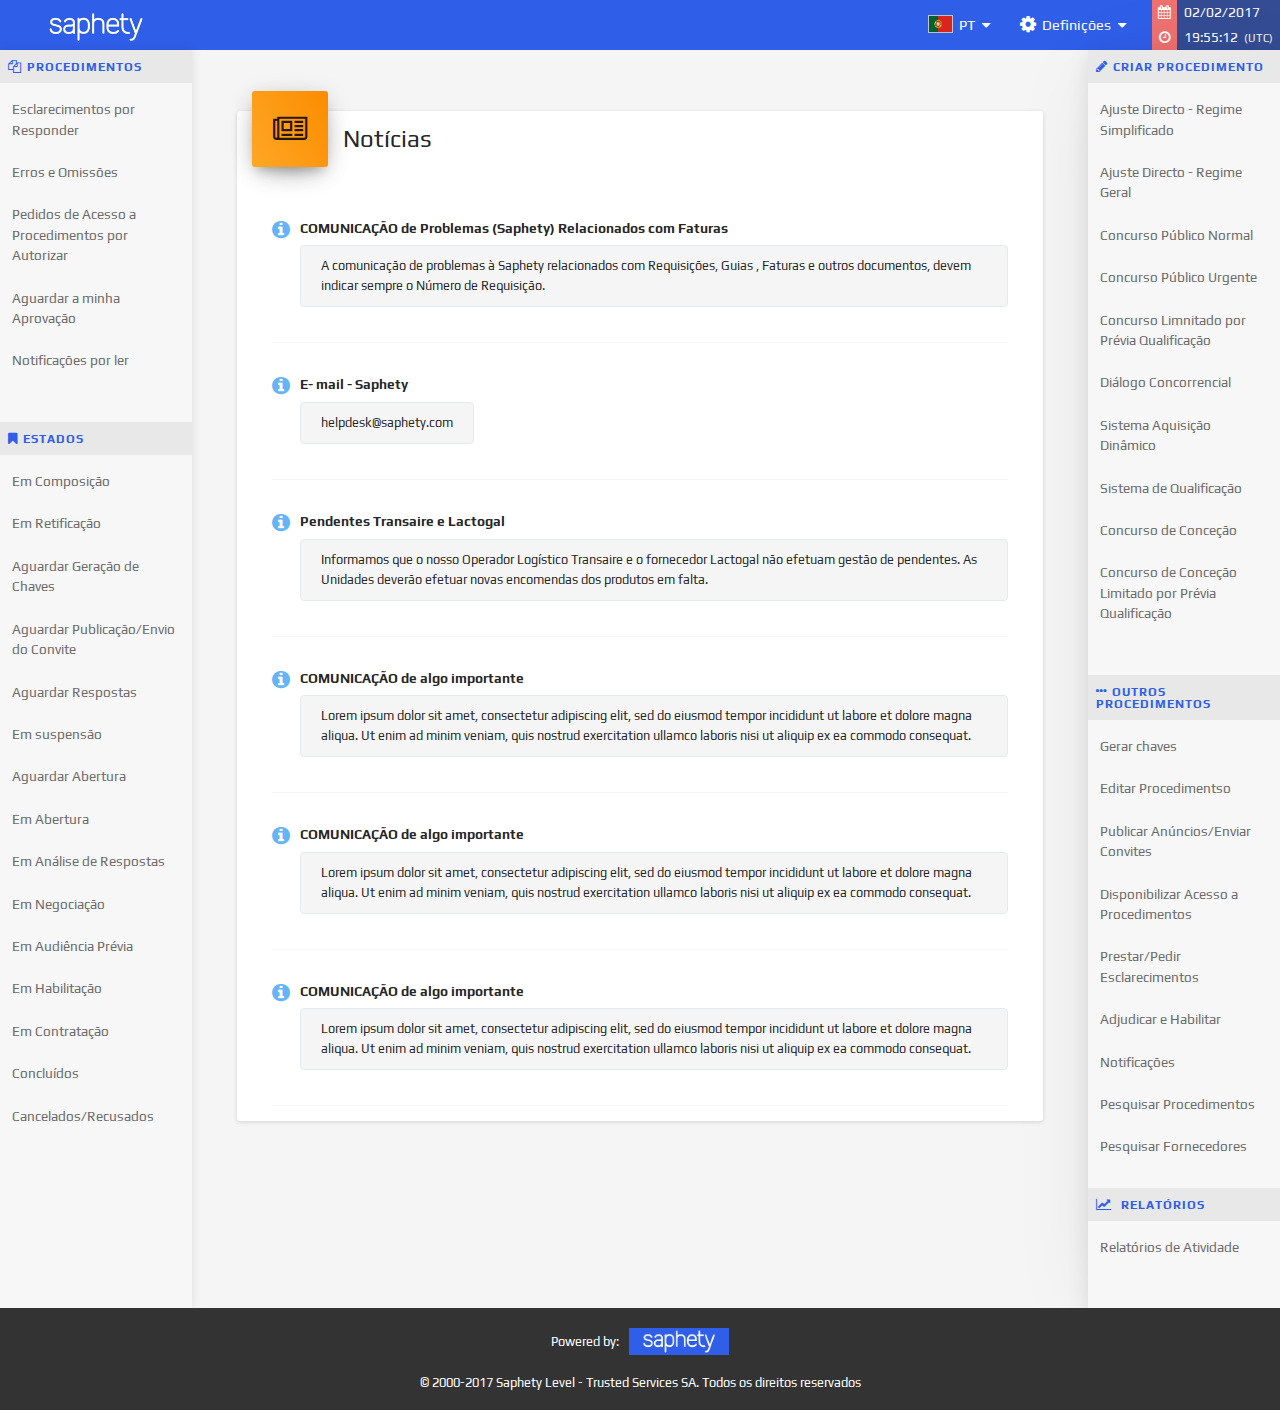
==== commit f55f802d: "files for 08/02/2017" ====
--- a/index.html
+++ b/index.html
@@ -79,82 +79,78 @@
             <div class="inner-content middle">
                 <div class="row">
                     <div class="col-md-12">
-                        <div class="ibox">
-                            <div class="ibox-title">
-                                <div class="ibox-descrip">
-                                    <i class="fa fa-newspaper-o" aria-hidden="true"></i>
-                                    <span>Notícias</span>
-                                </div>
-                                <div class="ibox-tools is-hidden">
-                                    <a class="collapse-link">
-                                        <i class="fa fa-chevron-up"></i>
-                                    </a>
-                                    <a class="close-link">
-                                        <i class="fa fa-times"></i>
-                                    </a>
-                                </div>
-                            </div>
-                            <div class="ibox-content scrollable">
-                                <div class="row">
-                                    <div class="col-lg-12">
-                                        <div class="news-activity-list">
-                                            <div class="news-element">
-                                                <i class="fa fa-info-circle" aria-hidden="true"></i>
-                                                <div class="news-body">
-                                                    <h5>COMUNICAÇÃO de Problemas (Saphety) Relacionados com Faturas</h5>
-                                                    <div class="message">
-                                                        A comunicação de problemas à Saphety relacionados com Requisições, Guias , Faturas e outros documentos, devem indicar sempre o Número de Requisição.
-                                                    </div>
-                                                </div>
-                                            </div>
-                                            <div class="news-element">
-                                                <i class="fa fa-info-circle" aria-hidden="true"></i>
-                                                <div class="news-body">
-                                                    <h5>E- mail - Saphety</h5>
-                                                    <div class="message">
-                                                        helpdesk@saphety.com
-                                                    </div>
-                                                </div>
-                                            </div>
-                                            <div class="news-element">
-                                                <i class="fa fa-info-circle" aria-hidden="true"></i>
-                                                <div class="news-body">
-                                                    <h5>Pendentes Transaire e Lactogal</h5>
-                                                    <div class="message">
-                                                        Informamos que o nosso Operador Logístico Transaire e o fornecedor Lactogal não efetuam gestão de pendentes. As Unidades deverão efetuar novas encomendas dos produtos em falta.
-                                                    </div>
-                                                </div>
-                                            </div>
-                                            <div class="news-element">
-                                                <i class="fa fa-info-circle" aria-hidden="true"></i>
-                                                <div class="news-body">
-                                                    <h5>COMUNICAÇÃO de algo importante</h5>
-                                                    <div class="message">
-                                                        Lorem ipsum dolor sit amet, consectetur adipiscing elit, sed do eiusmod tempor incididunt ut labore et dolore magna aliqua. Ut enim ad minim veniam, quis nostrud exercitation ullamco laboris nisi ut aliquip ex ea commodo consequat.
-                                                    </div>
-                                                </div>
-                                            </div>
-                                            <div class="news-element">
-                                                <i class="fa fa-info-circle" aria-hidden="true"></i>
-                                                <div class="news-body">
-                                                    <h5>COMUNICAÇÃO de algo importante</h5>
-                                                    <div class="message">
-                                                        Lorem ipsum dolor sit amet, consectetur adipiscing elit, sed do eiusmod tempor incididunt ut labore et dolore magna aliqua. Ut enim ad minim veniam, quis nostrud exercitation ullamco laboris nisi ut aliquip ex ea commodo consequat.
-                                                    </div>
-                                                </div>
-                                            </div>
-                                            <div class="news-element">
-                                                <i class="fa fa-info-circle" aria-hidden="true"></i>
-                                                <div class="news-body">
-                                                    <h5>COMUNICAÇÃO de algo importante</h5>
-                                                    <div class="message">
-                                                        Lorem ipsum dolor sit amet, consectetur adipiscing elit, sed do eiusmod tempor incididunt ut labore et dolore magna aliqua. Ut enim ad minim veniam, quis nostrud exercitation ullamco laboris nisi ut aliquip ex ea commodo consequat.
+                        <div class="md-card card-module">
+                            <div class="card-header md" data-background-color="orange">
+                                <i class="fa fa-newspaper-o" aria-hidden="true"></i>
+                            </div>
+                            <div class="card-title">
+                                <h3 class="title">Notícias</h3>
+                            </div>
+                            <div class="card-content">
+                                <div class="container-fluid">
+                                    <div class="row">
+                                        <div class="col-sm-12">
+                                            <div class="news-activity-list">
+                                                <div class="news-element">
+                                                    <i class="fa fa-info-circle" aria-hidden="true"></i>
+                                                    <div class="news-body">
+                                                        <h5>COMUNICAÇÃO de Problemas (Saphety) Relacionados com Faturas</h5>
+                                                        <div class="message">
+                                                            A comunicação de problemas à Saphety relacionados com Requisições, Guias , Faturas e outros documentos, devem indicar sempre o Número de Requisição.
+                                                        </div>
+                                                    </div>
+                                                </div>
+                                                <div class="news-element">
+                                                    <i class="fa fa-info-circle" aria-hidden="true"></i>
+                                                    <div class="news-body">
+                                                        <h5>E- mail - Saphety</h5>
+                                                        <div class="message">
+                                                            helpdesk@saphety.com
+                                                        </div>
+                                                    </div>
+                                                </div>
+                                                <div class="news-element">
+                                                    <i class="fa fa-info-circle" aria-hidden="true"></i>
+                                                    <div class="news-body">
+                                                        <h5>Pendentes Transaire e Lactogal</h5>
+                                                        <div class="message">
+                                                            Informamos que o nosso Operador Logístico Transaire e o fornecedor Lactogal não efetuam gestão de pendentes. As Unidades deverão efetuar novas encomendas dos produtos em falta.
+                                                        </div>
+                                                    </div>
+                                                </div>
+                                                <div class="news-element">
+                                                    <i class="fa fa-info-circle" aria-hidden="true"></i>
+                                                    <div class="news-body">
+                                                        <h5>COMUNICAÇÃO de algo importante</h5>
+                                                        <div class="message">
+                                                            Lorem ipsum dolor sit amet, consectetur adipiscing elit, sed do eiusmod tempor incididunt ut labore et dolore magna aliqua. Ut enim ad minim veniam, quis nostrud exercitation ullamco laboris nisi ut aliquip ex ea commodo consequat.
+                                                        </div>
+                                                    </div>
+                                                </div>
+                                                <div class="news-element">
+                                                    <i class="fa fa-info-circle" aria-hidden="true"></i>
+                                                    <div class="news-body">
+                                                        <h5>COMUNICAÇÃO de algo importante</h5>
+                                                        <div class="message">
+                                                            Lorem ipsum dolor sit amet, consectetur adipiscing elit, sed do eiusmod tempor incididunt ut labore et dolore magna aliqua. Ut enim ad minim veniam, quis nostrud exercitation ullamco laboris nisi ut aliquip ex ea commodo consequat.
+                                                        </div>
+                                                    </div>
+                                                </div>
+                                                <div class="news-element">
+                                                    <i class="fa fa-info-circle" aria-hidden="true"></i>
+                                                    <div class="news-body">
+                                                        <h5>COMUNICAÇÃO de algo importante</h5>
+                                                        <div class="message">
+                                                            Lorem ipsum dolor sit amet, consectetur adipiscing elit, sed do eiusmod tempor incididunt ut labore et dolore magna aliqua. Ut enim ad minim veniam, quis nostrud exercitation ullamco laboris nisi ut aliquip ex ea commodo consequat.
+                                                        </div>
                                                     </div>
                                                 </div>
                                             </div>
                                         </div>
                                     </div>
+
                                 </div>
+
                             </div>
                         </div>
                     </div>
--- a/css/stylo.css
+++ b/css/stylo.css
@@ -1,2020 +1,2200 @@
-/*CSS RESET*/
-
-html, body, div, span, applet, object, iframe, h1, h2, h3, h4, h5, h6, p, blockquote, pre, a, abbr, acronym, address, big, cite, code, del, dfn, em, img, ins, kbd, q, s, samp, small, strike, strong, sub, sup, tt, var, b, u, i, center, dl, dt, dd, ol, ul, li, fieldset, form, label, legend, table, caption, tbody, tfoot, thead, tr, th, td, article, aside, canvas, details, embed, figure, figcaption, footer, header, hgroup, main, menu, nav, output, ruby, section, summary, time, mark, audio, video {
-    margin: 0;
-    padding: 0;
-    border: 0;
-    font-size: 100%;
-    font: inherit;
-    vertical-align: baseline;
-}
-
-
-/* HTML5 display-role reset for older browsers */
-
-article, aside, details, figcaption, figure, footer, header, hgroup, main, menu, nav, section {
-    display: block;
-}
-
-body {
-    line-height: 1;
-}
-
-ol, ul {
-    list-style: none;
-}
-
-blockquote, q {
-    quotes: none;
-    &:before, &:after {
-        content: '';
-        content: none;
-    }
-}
-
-table {
-    border-collapse: collapse;
-    border-spacing: 0;
-}
-
-
-/*STRUCTURE*/
-
-html, body {
-    width: 100%;
-    height: 100%;
-}
-
-body {
-    /*font-family: 'Roboto', sans-serif;*/
-    font-family: 'Play', sans-serif;
-}
-
-.app-master {
-    display: flex;
-    min-height: 100%;
-    flex-direction: column;
-    background: whitesmoke;
-}
-
-.app-header, .app-footer {
-    flex: 1;
-}
-
-.app-body {
-    display: flex;
-    flex: 1 0 auto;
-    /*flex-direction: column;*/
-    background: #f5f5f5;
-}
-
-.app-content {
-    flex: 1;
-}
-
-.app-main-nav, .app-aux-nav {
-    flex: 0 0 15%;
-    background-color: #f7f7f7;
-}
-
-.app-main-nav.shadow-1, .app-aux-nav.shadow-1 {
-    box-shadow: 0 0 10px rgba(0, 0, 0, 0.1);
-}
-
-.app-main-nav.shadow-2, .app-aux-nav.shadow-2 {
-    box-shadow: 0 10px 100px -20px rgba(0, 0, 0, 0.1), 0 6px 20px 0 rgba(0, 0, 0, 0.1);
-}
-
-.app-main-nav {
-    order: -1;
-}
-
-
-/*HEADER*/
-
-.header-wrap {
-    height: 50px;
-    display: flex;
-    background: #2f5ee8;
-    color: #fff;
-}
-
-.header-wrap .header-logo {
-    flex: 0 0 15%;
-    height: 100%;
-    justify-content: center;
-    display: flex;
-    flex-direction: row;
-}
-
-.header-logo .img-wrap {
-    width: 130px;
-    padding-top: 10px;
-}
-
-.header-wrap .header-logo img {
-    max-width: 100%;
-    max-height: 100%;
-}
-
-.header-wrap .header-img {
-    flex: 0 0 52%;
-}
-
-.header-wrap .date-time {
-    flex: 0 0 10%;
-}
-
-.header-wrap .header-img img {
-    object-fit: none;
-    object-position: center;
-    height: 80px;
-    width: 100%;
-}
-
-.header-wrap .user-options {
-    flex: 0 0 75%;
-    display: flex;
-    justify-content: flex-end;
-    padding-right: 2%;
-}
-
-.flag-fitter {
-    width: 25px;
-    height: 18px;
-    border: 1px solid #c2c2c2;
-}
-
-.round-bg {
-    display: flex;
-    justify-content: center;
-    background: rgba(255, 255, 255, 0.45);
-    border-radius: 100%;
-    width: 25px;
-    height: 25px;
-}
-
-.user-options .list-wrap {
-    display: inline-flex;
-}
-
-.header-wrap .user-options ul li .main-icon {
-    font-size: 1.3em;
-    color: #fff;
-    line-height: 24px;
-}
-
-.header-wrap .user-options ul li.lang, .header-wrap .user-options ul li.lang a, .header-wrap .user-options ul li.settings, .header-wrap .user-options ul li.settings a {
-    display: flex;
-    align-items: center;
-}
-
-.header-wrap .user-options ul li.lang a, .header-wrap .user-options ul li.settings a {
-    color: #fff;
-    font-size: 0.9em;
-    text-decoration: none;
-}
-
-.header-wrap .user-options ul li.lang a>div, .header-wrap .user-options ul li.settings a>div {
-    /*display: inline-block;*/
-    margin-right: 6px;
-}
-
-.header-wrap .user-options ul li.lang span, .header-wrap .user-options ul li.settings span {
-    margin-right: 7px;
-}
-
-.header-wrap .user-options .list-wrap .dropdown-menu li a {
-    padding: 10px 20px;
-    color: #333;
-    font-size: 1em;
-}
-
-.header-wrap .user-options .list-wrap .dropdown-menu li a:hover, .header-wrap .user-options .list-wrap .dropdown-menu li a:focus {
-    background: #2f5ee8;
-    color: #fff;
-}
-
-.date-time {
-    display: flex;
-    flex-direction: column;
-    background-color: #344c94;
-    /*box-shadow: 0px 10px 100px -20px rgba(0, 0, 0, 0.3), 0px 6px 20px 0 rgba(0, 0, 0, 0.3);*/
-}
-
-.date-time .stack .icon-wrap {
-    display: inline-flex;
-    width: 25px;
-    height: 25px;
-    background-color: #ef7171;
-    align-items: center;
-    justify-content: center;
-}
-
-.date-time .stack .icon-wrap i {
-    font-size: 0.85em;
-}
-
-.date-time .stack span {
-    background: #344c94;
-    color: #fff;
-    padding: 0 3px;
-    font-size: 0.85em;
-}
-
-.date-time .stack span.t-zone {
-    font-size: 0.7em;
-    color: whitesmoke;
-}
-
-
-/*NAV*/
-
-#nav, #aux {
-    padding: 0;
-}
-
-.main-nav .menu .menu-label {
-    color: #FDFFFC;
-    font-weight: bold;
-}
-
-.sidebar .menu .menu-label {
-    background-color: #e8e8e8;
-    color: #2f5ee8;
-    font-weight: bold;
-    padding: 10px 0 10px 8px
-}
-
-.menu-label:not(:first-child) {
-    margin-top: 20px;
-}
-
-.menu-label i {
-    font-size: 1.1em;
-    margin-right: 5px;
-}
-
-.sidebar .main-title {
-    background: #90A4AE;
-    color: #fff;
-    padding: 10px 0px 10px 7px;
-    font-size: 0.9em;
-    font-weight: 300;
-    text-transform: uppercase;
-}
-
-.menu-label {
-    font-size: 0.75em;
-    letter-spacing: 1px;
-    margin-bottom: 5px;
-    text-transform: uppercase;
-}
-
-.sidebar .menu .menu-list li a {
-    font-size: 0.85em;
-    line-height: 1.5em;
-    color: #6b6b6b;
-}
-
-.sidebar.affix-selector .menu .menu-list li.checked {
-    position: relative;
-}
-
-.sidebar.affix-selector .menu .menu-list li.active {
-    background: #f5f5f5;
-}
-
-.sidebar.affix-selector .menu .menu-list li.checked::after {
-    content: "\f00c";
-    font-family: FontAwesome;
-    font-style: normal;
-    font-weight: normal;
-    color: #2f5ee8;
-    text-decoration: inherit;
-    font-size: 1.1em;
-    padding-right: 0.5em;
-    position: absolute;
-    top: 19px;
-    right: 0;
-}
-
-.sidebar.affix-selector .menu .menu-list li .label {
-    margin-left: 10px;
-}
-
-.sidebar.affix-selector .menu .menu-list li a {
-    display: inline-block;
-    padding: 20px 10px;
-}
-
-.sidebar.affix-selector .menu .menu-list li.active a {
-    font-weight: 900;
-    color: #2f5ee8;
-}
-
-.menu-list a {
-    border-radius: 2px;
-    display: block;
-    padding: 11px 12px;
-    text-decoration: none;
-}
-
-.icon-menu .fa {
-    font-size: 14px;
-}
-
-aside .menu-list li {
-    cursor: pointer;
-    position: relative;
-    transition: all .4s;
-    -webkit-transition: all .4s;
-    -moz-transition: all .4s;
-}
-
-aside .menu-list li:hover {
-    background-color: #2f5ee8;
-    transition: all .4s;
-    -webkit-transition: all .4s;
-    -moz-transition: all .4s;
-}
-
-.sidebar .menu .menu-list li a:hover {
-    color: #fff;
-    transition: color .2s;
-    -webkit-transition: color .2s;
-    -moz-transition: color .2s;
-}
-
-
-/*CONTENT STRUCT*/
-
-.content-title {
-    border-bottom: 1px solid #e8e8e8;
-    /*border-top: 1px solid #e8e8e8;*/
-    padding: 20px 0 15px;
-    display: flex;
-    justify-content: space-between;
-}
-
-.content-title .titles-area .main-title h3 {
-    display: inline-block;
-    font-size: 1.6em;
-    font-weight: 400;
-    margin: 0 0 7px;
-}
-
-.content-title .titles-area .sub-title {
-    display: flex;
-    font-size: 1.2em;
-    font-weight: 300;
-    color: #8c8c8c;
-    margin-left: 5px;
-}
-
-.content-title .titles-area .sub-title .label {
-    font-size: 0.6em;
-    margin-right: 5px;
-}
-
-.content-title .titles-area .back-action {
-    font-size: 0.9em;
-}
-
-.content-title .titles-area .back-action a {
-    color: #9E9E9E;
-}
-
-.content-title .titles-area .back-action a:hover {
-    color: #2f5ee8;
-}
-
-.content-title .titles-area .back-action i {
-    padding-right: 3px;
-}
-
-.content-title .actions-area button:hover {
-    background: #2f5ee8;
-    color: #fff;
-}
-
-.actions-area button i {
-    padding-right: 5px;
-}
-
-.content-title .total {
-    font-size: 0.8em;
-    font-weight: 700;
-    color: #8c8c8c;
-    margin-left: 7px;
-}
-
-.info-service {
-    display: flex;
-    flex-direction: row;
-    align-items: center;
-    flex: 1;
-    padding: 0 0 0 20px;
-    border-left: 4px solid rgba(47, 94, 232, 0.49);
-}
-
-.info-service .box {
-    margin-right: 5%;
-}
-
-.info-service .box .labeling {
-    font-size: 1em;
-    font-weight: 600;
-    padding: 10px 0;
-    color: #85888a;
-}
-
-.inner-content.middle {
-    padding: 4% 5%;
-}
-
-.inner-content {
-    padding: 2%;
-}
-
-.ibox {
-    clear: both;
-    margin-bottom: 25px;
-    margin-top: 0;
-    padding: 0;
-}
-
-.ibox.no-shadow:hover {
-    box-shadow: none;
-}
-
-.ibox.bordered {
-    border-color: #e7eaec;
-    border-style: solid;
-    border-width: 0px 1px 1px 1px;
-}
-
-.ibox:hover {
-    /*box-shadow: 0 10px 100px -20px rgba(0, 0, 0, 0.1), 0 6px 20px 0 rgba(0, 0, 0, 0.1);*/
-}
-
-.siamese {
-    min-height: 255px;
-}
-
-.ibox-title {
-    -moz-border-bottom-colors: none;
-    -moz-border-left-colors: none;
-    -moz-border-right-colors: none;
-    -moz-border-top-colors: none;
-    background-color: #ffffff;
-    border-color: #e7eaec;
-    border-image: none;
-    border-style: solid solid none;
-    border-width: 2px 0 0;
-    color: inherit;
-    margin-bottom: 0;
-    padding: 15px 15px 7px;
-    min-height: 48px;
-    display: flex;
-    flex-direction: row;
-    justify-content: space-between;
-}
-
-.ibox-title .ibox-descrip span {
-    text-transform: uppercase;
-    font-size: 0.8em;
-}
-
-.ibox-title .ibox-descrip i {
-    font-size: 1.3em;
-    color: #E0E0E0;
-    padding-right: 5px;
-}
-
-.ibox-title .ibox-tools a {
-    font-size: 0.9em;
-    color: #BDBDBD;
-    /*padding-right: 5px;*/
-    cursor: pointer;
-}
-
-.ibox-title h5 {
-    display: inline-block;
-    font-size: 15px;
-    margin: 0 0 7px;
-    padding: 0;
-    text-overflow: ellipsis;
-    float: left;
-    font-weight: 600;
-}
-
-.ibox-content {
-    background-color: #ffffff;
-    color: inherit;
-    padding: 15px 20px 20px 20px;
-    border-color: #e7eaec;
-    border-image: none;
-    border-style: solid solid none;
-    border-width: 1px 0;
-}
-
-.ibox-footer {
-    color: inherit;
-    border-top: 1px solid #e7eaec;
-    font-size: 90%;
-    background: #ffffff;
-    padding: 10px 15px;
-}
-
-.ibox-content.smaller {
-    font-size: 0.9em;
-}
-
-.ibox-content.scrollable {
-    padding: 0 0 0 20px;
-}
-
-.label {
-    width: 25px;
-    display: inline-block;
-    padding: 0.4em 0;
-    font-size: 75%;
-    font-weight: bold;
-    line-height: 1;
-    text-align: center;
-    white-space: nowrap;
-    vertical-align: baseline;
-    border-radius: .25em;
-}
-
-.label.auto-fit {
-    width: auto;
-    padding: 0.4em 0.6em;
-}
-
-.label.label-plaine {
-    background-color: #d1dade;
-    color: #FFFFFF;
-}
-
-.label.label-primary {
-    background-color: #ef7171;
-    ;
-    color: #FFFFFF;
-}
-
-.label.lable-warning {
-    background-color: #f8ac59;
-    color: #FFFFFF;
-}
-
-.label.lable-danger {
-    background-color: #ed5565;
-    color: #FFFFFF;
-}
-
-.label.label-blue {
-    background-color: #1c84c6;
-    color: #FFFFFF;
-}
-
-.news-activity-list {
-    height: 100%;
-    /*height: 445px;*/
-    /*overflow: auto;*/
-    /*border-top: 10px solid #fff;*/
-    /*border-bottom: 10px solid #fff;*/
-}
-
-.news-activity-list .news-element {
-    display: flex;
-    flex-direction: row;
-    border-bottom: 1px solid #f5f5f5;
-    padding: 20px 0 30px;
-    margin-right: 20px;
-}
-
-.news-activity-list .news-element i {
-    font-size: 1.3em;
-    padding-top: 13px;
-    margin-right: 10px;
-    color: #64B5F6;
-}
-
-.news-activity-list .news-element .news-body {
-    padding-top: 15px;
-}
-
-.news-activity-list .news-element .news-body h5 {
-    font-size: 0.85em;
-    font-weight: 600;
-}
-
-.news-activity-list .news-element .news-body .message {
-    border: 1px solid #e7eaec;
-    box-shadow: none;
-    margin-top: 10px;
-    margin-bottom: 5px;
-    padding: 10px 20px;
-    font-size: 0.8em;
-    line-height: 20px;
-    border-radius: 4px;
-    background-color: #f5f5f5;
-}
-
-.hr-line-dashed {
-    border-top: 1px dashed #e7eaec;
-    color: #ffffff;
-    background-color: #ffffff;
-    height: 1px;
-    margin: 20px 0;
-}
-
-.liner {
-    display: flex;
-    align-items: flex-start;
-    text-align: left;
-    font-weight: 600;
-    font-size: 1.1em;
-}
-
-.liner:after {
-    content: '';
-    flex-grow: 1;
-    height: 1px;
-    background: #e6e6e6;
-    min-width: 20px;
-    margin-left: 10px;
-    margin-top: 10px;
-}
-
-
-/*MARGINS*/
-
-.m-xxs {
-    margin: 2px 4px;
-}
-
-.m-xs {
-    margin: 5px;
-}
-
-.m-sm {
-    margin: 10px;
-}
-
-.m-md {
-    margin: 20px;
-}
-
-.m-lg {
-    margin: 30px;
-}
-
-.m-xl {
-    margin: 50px;
-}
-
-.m-n {
-    margin: 0 !important;
-}
-
-.m-l-none {
-    margin-left: 0;
-}
-
-.m-l-xs {
-    margin-left: 5px;
-}
-
-.m-l-sm {
-    margin-left: 10px;
-}
-
-.m-l {
-    margin-left: 15px;
-}
-
-.m-l-md {
-    margin-left: 20px;
-}
-
-.m-l-lg {
-    margin-left: 30px;
-}
-
-.m-l-xl {
-    margin-left: 40px;
-}
-
-.m-l-n-xxs {
-    margin-left: -1px;
-}
-
-.m-l-n-xs {
-    margin-left: -5px;
-}
-
-.m-l-n-sm {
-    margin-left: -10px;
-}
-
-.m-l-n {
-    margin-left: -15px;
-}
-
-.m-l-n-md {
-    margin-left: -20px;
-}
-
-.m-l-n-lg {
-    margin-left: -30px;
-}
-
-.m-l-n-xl {
-    margin-left: -40px;
-}
-
-.m-t-none {
-    margin-top: 0;
-}
-
-.m-t-xxs {
-    margin-top: 1px;
-}
-
-.m-t-xs {
-    margin-top: 5px;
-}
-
-.m-t-sm {
-    margin-top: 10px;
-}
-
-.m-t {
-    margin-top: 15px;
-}
-
-.m-t-md {
-    margin-top: 20px;
-}
-
-.m-t-lg {
-    margin-top: 30px;
-}
-
-.m-t-xl {
-    margin-top: 40px;
-}
-
-.m-t-n-xxs {
-    margin-top: -1px;
-}
-
-.m-t-n-xs {
-    margin-top: -5px;
-}
-
-.m-t-n-sm {
-    margin-top: -10px;
-}
-
-.m-t-n {
-    margin-top: -15px;
-}
-
-.m-t-n-md {
-    margin-top: -20px;
-}
-
-.m-t-n-lg {
-    margin-top: -30px;
-}
-
-.m-t-n-xl {
-    margin-top: -40px;
-}
-
-.m-r-none {
-    margin-right: 0;
-}
-
-.m-r-xxs {
-    margin-right: 1px;
-}
-
-.m-r-xs {
-    margin-right: 5px;
-}
-
-.m-r-sm {
-    margin-right: 10px;
-}
-
-.m-r {
-    margin-right: 15px;
-}
-
-.m-r-md {
-    margin-right: 20px;
-}
-
-.m-r-lg {
-    margin-right: 30px;
-}
-
-.m-r-xl {
-    margin-right: 40px;
-}
-
-.m-r-n-xxs {
-    margin-right: -1px;
-}
-
-.m-r-n-xs {
-    margin-right: -5px;
-}
-
-.m-r-n-sm {
-    margin-right: -10px;
-}
-
-.m-r-n {
-    margin-right: -15px;
-}
-
-.m-r-n-md {
-    margin-right: -20px;
-}
-
-.m-r-n-lg {
-    margin-right: -30px;
-}
-
-.m-r-n-xl {
-    margin-right: -40px;
-}
-
-.m-b-none {
-    margin-bottom: 0;
-}
-
-.m-b-xxs {
-    margin-bottom: 1px;
-}
-
-.m-b-xs {
-    margin-bottom: 5px;
-}
-
-.m-b-sm {
-    margin-bottom: 10px;
-}
-
-.m-b {
-    margin-bottom: 15px;
-}
-
-.m-b-md {
-    margin-bottom: 20px;
-}
-
-.m-b-lg {
-    margin-bottom: 30px;
-}
-
-.m-b-xl {
-    margin-bottom: 40px;
-}
-
-.m-b-n-xxs {
-    margin-bottom: -1px;
-}
-
-.m-b-n-xs {
-    margin-bottom: -5px;
-}
-
-.m-b-n-sm {
-    margin-bottom: -10px;
-}
-
-.m-b-n {
-    margin-bottom: -15px;
-}
-
-.m-b-n-md {
-    margin-bottom: -20px;
-}
-
-.m-b-n-lg {
-    margin-bottom: -30px;
-}
-
-.m-b-n-xl {
-    margin-bottom: -40px;
-}
-
-
-/*TABLES STYLE*/
-
-table {
-    background-color: transparent;
-    font-size: 0.85em;
-}
-
-.table>thead>tr>th {
-    border-bottom: 1px solid #DDDDDD;
-    vertical-align: bottom;
-    font-weight: 500;
-    font-size: 1.1em;
-    color: #78909c;
-}
-
-.table>thead>tr>th .intro {
-    color: #E0E0E0;
-    -webkit-transform: rotate(90deg);
-    -moz-transform: rotate(90deg);
-    -ms-transform: rotate(90deg);
-    -o-transform: rotate(90deg);
-    transform: rotate(90deg);
-}
-
-.table>thead>tr>th i {
-    margin-left: 7px;
-    color: #BDBDBD;
-}
-
-.table>thead>tr>th, .table>tbody>tr>th, .table>tfoot>tr>th, .table>thead>tr>td, .table>tbody>tr>td, .table>tfoot>tr>td {
-    border-top: 1px solid #e7eaec;
-    line-height: 1.42857;
-    padding: 8px;
-    vertical-align: middle;
-    ;
-}
-
-.table>tbody>tr>td .label {
-    width: 60px;
-    padding: 0.4em 0.5em;
-}
-
-.table-striped>tbody>tr:nth-of-type(odd) {
-    background-color: #f9f9f9;
-}
-
-.table a:hover {
-    color: #2f5ee8;
-    font-weight: 400;
-}
-
-.table .currency {
-    font-size: 1.3em;
-    font-weight: 400;
-    padding-right: 5px;
-}
-
-.table .actions a {
-    margin-right: 10px;
-}
-
-.table .actions a i {
-    font-size: 1.3em;
-}
-
-.table tr.col-line {
-    display: none;
-}
-
-.table tr.col-line td {
-    border-top: none!important;
-}
-
-.table tr.col-line .more-info-wrap {
-    padding: 10px 0;
-}
-
-.table tr.col-line .more-info-wrap ul {
-    display: flex;
-    justify-content: flex-start;
-    font-size: 0.9em;
-}
-
-.table tr.col-line .more-info-wrap ul li {
-    margin-right: 5%;
-}
-
-.table tr.col-line .more-info-wrap ul li span:first-child {
-    font-weight: 600;
-    margin-right: 5px;
-}
-
-.table tr.colour {
-    background: #f9f9f9;
-}
-
-.sub-total-wrap, .total-wrap {
-    display: flex;
-    justify-content: flex-end;
-}
-
-.sub-total span:first-child, .total span:first-child {
-    font-size: 0.9em;
-    font-weight: 600;
-    margin-right: 5px;
-}
-
-.sub-total span:last-child, .total span:last-child {
-    font-size: 1em;
-}
-
-.sub-total {
-    margin-right: 40px;
-}
-
-.total {
-    background: #cfd8dc;
-    padding: 13px;
-    border-radius: 3px;
-}
-
-.form-control.highlighter {
-    border: 1px solid #a6a6a6;
-    box-shadow: rgba(0, 0, 0, 0.0980392) 0px 10px 100px -20px, rgba(0, 0, 0, 0.0980392) 0px 6px 20px 0px;
-}
-
-.input-w-actions {
-    display: flex;
-    align-items: center;
-}
-
-.input-w-actions i {
-    font-size: 1.2em;
-    margin: 0 0.3rem;
-    color: #757575;
-}
-
-.form-control {
-    background-color: #FFFFFF;
-    background-image: none;
-    border: 1px solid #e5e6e7;
-    border-radius: 1px;
-    color: inherit;
-    display: block;
-    padding: 6px 12px;
-    transition: border-color 0.15s ease-in-out 0s, box-shadow 0.15s ease-in-out 0s;
-    width: 100%;
-    font-size: 14px;
-    box-shadow: none;
-}
-
-
-/*FLEXBOX TABS*/
-
-.tabs-wrap {
-    padding: 10px 0;
-}
-
-.tabs {
-    display: -webkit-box;
-    display: -webkit-flex;
-    display: -ms-flexbox;
-    display: flex;
-    -webkit-flex-wrap: wrap;
-    -ms-flex-wrap: wrap;
-    flex-wrap: wrap;
-    background: #f5f5f5;
-}
-
-.tabs .tab-label {
-    -webkit-box-ordinal-group: 2;
-    -webkit-order: 1;
-    -ms-flex-order: 1;
-    order: 1;
-    display: block;
-    font-size: 1em;
-    padding: 0.9rem 1.3rem;
-    margin-right: 0.2rem;
-    cursor: pointer;
-    background: #f5f5f5;
-    font-weight: 600;
-    -webkit-transition: background ease 0.2s;
-    transition: background ease 0.2s;
-    color: #a7a7a7;
-}
-
-.tabs .tab {
-    -webkit-box-ordinal-group: 100;
-    -webkit-order: 99;
-    -ms-flex-order: 99;
-    order: 99;
-    -webkit-box-flex: 1;
-    -webkit-flex-grow: 1;
-    -ms-flex-positive: 1;
-    flex-grow: 1;
-    width: 100%;
-    display: none;
-    padding: 1rem;
-    background: transparent;
-    font-size: 0.9em;
-    border-left: 1px solid #f5f5f5;
-    border-right: 1px solid #f5f5f5;
-    border-bottom: 1px solid #f5f5f5;
-}
-
-.tabs .tab.white {
-    background: #fff;
-}
-
-.tabs .tab.fit-pad {
-    padding: 1rem 0;
-}
-
-.tabs input[type="radio"] {
-    position: absolute;
-    opacity: 0;
-}
-
-.tabs input[type="radio"]:checked+.tab-label {
-    background: whitesmoke;
-    border-bottom: 4px solid #FF5722;
-    color: #2f5ee8;
-}
-
-.tabs input[type="radio"]:checked+label+.tab {
-    display: block;
-}
-
-.tab textarea {
-    width: 100%;
-    min-height: 50px;
-}
-
-.dual-content.tabs-wrap {
-    padding: 10px 0;
-}
-
-.dual-content .tabs {
-    display: -webkit-box;
-    display: -webkit-flex;
-    display: -ms-flexbox;
-    display: flex;
-    -webkit-flex-wrap: wrap;
-    -ms-flex-wrap: wrap;
-    flex-wrap: wrap;
-    background: #f5f5f5;
-}
-
-.dual-content .tabs .tab-label {
-    -webkit-box-ordinal-group: 2;
-    -webkit-order: 1;
-    -ms-flex-order: 1;
-    order: 1;
-    display: block;
-    font-size: 1em;
-    padding: 0.9rem 1.3rem;
-    margin: 0;
-    width: 50%;
-    cursor: pointer;
-    background: #E0E0E0;
-    font-weight: 400;
-    -webkit-transition: background ease 0.2s;
-    transition: background ease 0.2s;
-    color: #a7a7a7;
-    text-align: center;
-}
-
-.dual-content .tabs .tab {
-    -webkit-box-ordinal-group: 100;
-    -webkit-order: 99;
-    -ms-flex-order: 99;
-    order: 99;
-    -webkit-box-flex: 1;
-    -webkit-flex-grow: 1;
-    -ms-flex-positive: 1;
-    flex-grow: 1;
-    width: 100%;
-    display: none;
-    padding: 1rem;
-    background: transparent;
-    font-size: 0.9em;
-    border-left: 1px solid #f5f5f5;
-    border-right: 1px solid #f5f5f5;
-    border-bottom: 1px solid #f5f5f5;
-}
-
-.dual-content .tabs .tab.fit-pad {
-    padding: 1rem 0;
-}
-
-.dual-content .tabs input[type="radio"] {
-    position: absolute;
-    opacity: 0;
-}
-
-.dual-content .tabs input[type="radio"]:checked+.tab-label {
-    background: #78909C;
-    border: none;
-    color: #fff;
-    font-weight: 600;
-}
-
-.dual-content .tabs input[type="radio"]:checked+label+.tab {
-    display: block;
-}
-
-
-/*CHECKBOXES*/
-
-.material input[type="checkbox"] {
-    display: none;
-}
-
-.material input[type="checkbox"]:checked+label {
-    background: #2f5ee8;
-    border-color: #2f5ee8;
-}
-
-.material input[type="checkbox"]:checked+label:after {
-    transform: scale(1.3);
-}
-
-.material label {
-    display: block;
-    box-sizing: border-box;
-    width: 20px;
-    height: 20px;
-    margin-top: 7px;
-    background: #fff;
-    border: 2px solid #d0cece;
-    border-radius: 10%;
-    position: relative;
-    cursor: pointer;
-    transition: .2s;
-}
-
-.material label:before {
-    content: '';
-    position: absolute;
-    display: block;
-    /*height: 300%;
-    width: 300%;
-    top: -100%;
-    left: -100%;*/
-    z-index: -1;
-    border-radius: 50%;
-    transition: .3s;
-}
-
-.material label:after {
-    content: '';
-    display: block;
-    height: 100%;
-    width: 100%;
-    background: url("http://goo.gl/415eDC") center center no-repeat;
-    background-size: contain;
-    transform: scale(0);
-    transition: .2s;
-}
-
-.material label:active:before {
-    background: #bfbfbf;
-}
-
-
-/*TAB_CONTENT STYLES*/
-
-.item-counter-wrap {}
-
-.item-counter {
-    background: #fff;
-    padding: 20px;
-    display: flex;
-    justify-content: center;
-    border-radius: 3px;
-    box-shadow: 0 10px 100px -20px rgba(0, 0, 0, 0.1), 0 6px 20px 0 rgba(0, 0, 0, 0.1);
-    /*box-shadow: 3px 3px 7px rgba(0, 0, 0, 0.25);*/
-}
-
-.item-counter i {
-    font-size: 3em;
-    margin-right: 25px;
-    line-height: 1em;
-    color: #b9b9b9;
-}
-
-.item-counter .description {
-    font-weight: 300;
-    font-size: 0.95em;
-    text-transform: uppercase;
-}
-
-.item-counter .description p:first-child {
-    margin-bottom: 15px;
-}
-
-.item-counter .description p:last-child b {
-    font-weight: 600;
-}
-
-.space-between-wrap {
-    display: flex;
-    justify-content: space-between;
-}
-
-
-/*PAGINATION*/
-
-.content-pagination {
-    display: flex;
-    justify-content: space-between;
-}
-
-.simple-pag>div:first-child {
-    padding-top: 4px;
-}
-
-.simple-pag>div {
-    display: inline-block;
-    float: left;
-}
-
-.info-pagination {
-    padding-right: 12px;
-    height: 22px;
-}
-
-.info-pagination .default-line {
-    font-size: 0.9em;
-    font-weight: 400;
-}
-
-.info-pagination .small-number, .info-pagination .big-number {
-    /*background: #fff;*/
-    border-radius: 3px;
-    /*padding: 2px 5px;*/
-    margin: 0 5px;
-    font-weight: 700;
-    font-size: 1em;
-    color: #616161;
-}
-
-.icon-pag {
-    font-size: 2em;
-    border-left: 1px solid #d4d4d4;
-    padding-left: 18px;
-    border-radius: 0;
-}
-
-.pag-inline {
-    margin: 0;
-}
-
-.pagination {
-    display: inline-block;
-    /*padding-left: 0;*/
-    /*margin: 20px 0;*/
-    /*border-radius: 4px;*/
-}
-
-.icon-pag .pagination-first, .icon-pag .pagination-last, .icon-pag .pagination-next, .icon-pag .pagination-prev {
-    font-family: FontAwesome;
-}
-
-.pagination>li {
-    display: inline;
-}
-
-.pagination>li>a, .pagination>li>span {
-    background-color: #FFFFFF;
-    border: 1px solid #DDDDDD;
-    color: inherit;
-    float: left;
-    line-height: 1.42857;
-    margin-left: -1px;
-    padding: 4px 10px;
-    position: relative;
-    text-decoration: none;
-}
-
-.pagination>li>a, .pagination>li>span {
-    padding: 5px 10px 4px !important;
-}
-
-.pagination>.active>a, .pagination>.active>a:focus, .pagination>.active>a:hover, .pagination>.active>span, .pagination>.active>span:focus, .pagination>.active>span:hover {
-    z-index: 3;
-    color: #fff;
-    cursor: default;
-    background-color: #2f5ee8;
-    border-color: #2f5ee8;
-}
-
-.pagination>li>a:focus, .pagination>li>a:hover, .pagination>li>span:focus, .pagination>li>span:hover {
-    z-index: 2;
-    color: #2f5ee8;
-    background-color: #eee;
-    border-color: #ddd;
-}
-
-
-/*SPECIAL CLASSES*/
-
-.is-hidden {
-    display: none;
-}
-
-
-/*LOGIN PAGE*/
-
-.login-page-wrapper {
-    display: flex;
-}
-
-.main-wrap-login {
-    display: flex;
-    justify-content: center;
-    align-items: center;
-    min-height: 100%;
-    color: #fff;
-    background: #222222;
-    background: #263238;
-    /* fallback for old browsers */
-    background: -webkit-linear-gradient(to top, #FAFAFA, #BDBDBD);
-    /* Chrome 10-25, Safari 5.1-6 */
-    background: linear-gradient(to top, #FAFAFA, #BDBDBD);
-    /* W3C, IE 10+/ Edge, Firefox 16+, Chrome 26+, Opera 12+, Safari 7+ */
-}
-
-.main-wrap-login section {
-    flex: 0 0 50%;
-    margin-left: 50%;
-    padding-top: 30px;
-}
-
-.main-wrap-login aside {
-    background-color: #222;
-    color: white;
-    display: flex;
-    flex-direction: column;
-    justify-content: center;
-    align-items: center;
-    height: 100vh;
-    position: fixed;
-    top: 0;
-    left: 0;
-    width: 50%;
-    flex: 0 0 50%;
-    padding: 0;
-}
-
-.login-side {
-    width: 100%;
-    height: 100%;
-    display: flex;
-    flex-direction: column;
-    justify-content: center;
-    align-items: center;
-    height: 100vh;
-    position: fixed;
-    top: 0;
-    right: 0;
-    width: 50%;
-    flex: 0 0 50%;
-    padding: 0;
-}
-
-.split-pane {
-    padding-top: 1em;
-    background-size: cover;
-    background-repeat: no-repeat;
-    background-position: center center;
-    min-height: 9em;
-    font-size: 2em;
-    color: white;
-}
-
-.image-side {
-    background-image: url(../img/login.jpg);
-}
-
-.b-and-w {
-    -webkit-filter: grayscale(1);
-    filter: grayscale(1);
-}
-
-.darken {
-    filter: brightness(.5);
-    -webkit-filter: brightness(.5);
-}
-
-.multiple-filters {
-    -webkit-filter: contrast(1.4) saturate(1.8) sepia(.6);
-    filter: contrast(1.4) saturate(1.8) sepia(.6);
-}
-
-.hue-rotate {
-    filter: hue-rotate(180deg);
-    -webkit-filter: hue-rotate(180deg);
-    -moz-filter: hue-rotate(180deg);
-    -o-filter: hue-rotate(180deg);
-    -ms-filter: hue-rotate(180deg);
-}
-
-.base-container {
-    background: #e1e1e1;
-    color: #333;
-    padding: 40px;
-    border-radius: 3px;
-    width: 450px;
-    display: flex;
-    flex-direction: column;
-    box-shadow: 0 10px 100px -20px rgba(0, 0, 0, 0.1), 0 6px 20px 0 rgba(0, 0, 0, 0.1);
-}
-
-.login-item {
-    color: #ffff;
-    padding: 25px 25px 0;
-    margin: 20px 20px 0;
-    border-radius: 3px;
-}
-
-.huge {
-    padding: 15px 0;
-    text-transform: uppercase;
-    font-size: 1.1em;
-}
-
-.huge:hover {
-    background-color: #2f5ee8;
-}
-
-
-/*BUTTONS*/
-
-.saph .btn:hover {
-    background-color: #2f5ee8;
-    border-color: #2f5ee8;
-}
-
-
-/*FOOTER*/
-
-.footer-wrap {
-    display: flex;
-    flex-direction: column;
-    align-items: center;
-    padding: 20px 0;
-    background: #333;
-    color: #fff;
-    font-size: 0.8em;
-}
-
-.footer-wrap .powered {
-    display: flex;
-    align-items: center;
-    padding-bottom: 20px;
-}
-
-.img-power-wrap {
-    width: 100px;
-    margin-left: 10px;
-}
-
-.img-power-wrap img {
-    max-width: 100%;
-    max-height: 100%;
-}
-
-
-/*FORM FLEX TEST 1*/
-
-.form-flex {
-    width: 100%;
-    display: flex;
-}
-
-.form-flex.inline-display {
-    width: 100%;
-    display: flex;
-    flex-flow: row nowrap;
-    justify-content: space-between;
-    align-items: stretch;
-}
-
-.form-flex.full-display {
-    width: 100%;
-    display: flex;
-    flex-direction: column;
-}
-
-.form-flex .form-group {
-    width: 100%;
-    margin-bottom: 1rem;
-    display: flex;
-    justify-content: flex-end;
-    flex-flow: column wrap;
-}
-
-.form-flex .form-group.at-start {
-    justify-content: flex-start;
-}
-
-.form-flex .form-group label {
-    display: inline-block;
-    margin-bottom: .5rem;
-}
-
-.form-flex .form-group input[type="text"], .form-flex .form-group textarea, .form-flex .form-group select {
-    display: block;
-    width: 100%;
-    padding: 0.5rem 0.75rem;
-    font-size: 1rem;
-    line-height: 1.25;
-    color: #464a4c;
-    background-color: #fff;
-    background-image: none;
-    -webkit-background-clip: padding-box;
-    background-clip: padding-box;
-    border: 1px solid #e5e6e7;
-    /*border-radius: 0.25rem;*/
-    -webkit-transition: border-color ease-in-out 0.15s, -webkit-box-shadow ease-in-out 0.15s;
-    transition: border-color ease-in-out 0.15s, -webkit-box-shadow ease-in-out 0.15s;
-    -o-transition: border-color ease-in-out 0.15s, box-shadow ease-in-out 0.15s;
-    transition: border-color ease-in-out 0.15s, box-shadow ease-in-out 0.15s;
-    transition: border-color ease-in-out 0.15s, box-shadow ease-in-out 0.15s, -webkit-box-shadow ease-in-out 0.15s;
-}
-
-.form-flex .form-control:focus {
-    color: #464a4c;
-    background-color: #fff;
-    border-color: #2f5ee8;
-    outline: none;
-    box-shadow: none;
-}
-
-.flex-inner {
-    display: flex;
-    flex-wrap: wrap;
-    align-items: center;
-    flex: 1 0 220px;
-}
-
-.flex-inner li {
-    width: auto;
-    width: auto;
-    display: flex;
-    align-items: center;
-}
-
-.flex-inner li .material {
-    display: inline-flex;
-}
-
-.flex-inner li .material-cb-label {
-    padding-top: 5px;
-    margin: 0 0.5rem;
-}
-
-
-/*COMPANY GRID*/
-
-.flex-company-grid {}
-
-.flex-company-grid img {
-    height: auto;
-    max-width: 100%;
-    vertical-align: middle;
-}
-
-.flex-company-grid .btn--block {
-    display: block;
-    width: 100%;
-}
-
-.flex-company-grid .cards {
-    display: -webkit-box;
-    display: -ms-flexbox;
-    display: flex;
-    -ms-flex-wrap: wrap;
-    flex-wrap: wrap;
-    list-style: none;
-    margin: 0;
-    padding: 0;
-}
-
-.flex-company-grid .cards__item {
-    display: -webkit-box;
-    display: -ms-flexbox;
-    display: flex;
-    padding: 1rem;
-}
-
-@media (min-width: 40rem) {
-    .flex-company-grid .cards__item {
-        width: 50%;
-    }
-}
-
-@media (min-width: 56rem) {
-    .flex-company-grid .cards__item {
-        /*width: 33.3333%;*/
-        width: 25%;
-    }
-}
-
-.flex-company-grid .card {
-    background-color: white;
-    border-radius: 0.25rem;
-    box-shadow: 0 20px 40px -14px rgba(0, 0, 0, 0.25);
-    display: -webkit-box;
-    display: -ms-flexbox;
-    display: flex;
-    -webkit-box-orient: vertical;
-    -webkit-box-direction: normal;
-    -ms-flex-direction: column;
-    flex-direction: column;
-    overflow: hidden;
-}
-
-.flex-company-grid .card:hover .card__image {
-    -webkit-filter: contrast(100%);
-    filter: contrast(100%);
-}
-
-.flex-company-grid .card__content {
-    display: -webkit-box;
-    display: -ms-flexbox;
-    display: flex;
-    -webkit-box-flex: 1;
-    -ms-flex: 1 1 auto;
-    flex: 1 1 auto;
-    -webkit-box-orient: vertical;
-    -webkit-box-direction: normal;
-    -ms-flex-direction: column;
-    flex-direction: column;
-    padding: 1rem;
-}
-
-.flex-company-grid .card__image {
-    background-position: center center;
-    background-repeat: no-repeat;
-    background-size: cover;
-    border-top-left-radius: 0.25rem;
-    border-top-right-radius: 0.25rem;
-    -webkit-filter: contrast(70%);
-    filter: contrast(70%);
-    overflow: hidden;
-    position: relative;
-    -webkit-transition: -webkit-filter 0.5s cubic-bezier(0.43, 0.41, 0.22, 0.91);
-    transition: -webkit-filter 0.5s cubic-bezier(0.43, 0.41, 0.22, 0.91);
-    transition: filter 0.5s cubic-bezier(0.43, 0.41, 0.22, 0.91);
-    transition: filter 0.5s cubic-bezier(0.43, 0.41, 0.22, 0.91), -webkit-filter 0.5s cubic-bezier(0.43, 0.41, 0.22, 0.91);
-}
-
-.flex-company-grid .card__image::before {
-    content: "";
-    display: block;
-    padding-top: 56.25%;
-}
-
-@media (min-width: 40rem) {
-    .flex-company-grid .card__image::before {
-        padding-top: 66.6%;
-    }
-}
-
-.flex-company-grid .card-image-1 {
-    background-image: url(http://www.grandeconsumo.com//uploads/novidades/upload10218_0.jpg);
-}
-
-.flex-company-grid .card-image-2 {
-    background-image: url(http://static.wixstatic.com/media/105ba6_a351121f38bb402c881d3aa44f62b139.jpg_srz_1563_1172_85_22_0.50_1.20_0.00_jpg_srz);
-}
-
-.flex-company-grid .card-image-3 {
-    background-image: url(https://www.androidcentral.com/sites/androidcentral.com/files/styles/large/public/article_images/2016/05/daydream_0.jpg?itok=ML6SwvkT);
-}
-
-.flex-company-grid .card-image-4 {
-    background-image: url(http://www.desktopimages.org/pictures/2013/1220/1/ferrari-logo-wallpaper-6248.jpg);
-}
-
-.flex-company-grid .card-image-5 {
-    background-image: url(http://s3.amazonaws.com/digitaltrends-uploads-prod/2014/01/Chrome-OS.jpg);
-}
-
-.flex-company-grid .card-image-6 {
-    background-image: url(https://www.sketchappsources.com/resources/source-image/apple-logo.png);
-}
-
-.flex-company-grid .card-image-7 {
-    background-image: url(http://www.rmelectro-premium.com/Portals/22/EasyDNNnews/328/worten-novo-logo.jpg);
-}
-
-.flex-company-grid .card-image-8 {
-    background-image: url(https://d30ei0jhgxjdue.cloudfront.net/uploads/gallery_item/image/11475/uploads_2F1460592340842-ntvympl1esvhquwd-741dc4fdccde92d943669b38dd4025ca_2FRCwavemenslogo.png);
-}
-
-.flex-company-grid .card__title {
-    color: #696969;
-    font-size: 1.25rem;
-    font-weight: 300;
-    letter-spacing: 2px;
-    text-transform: uppercase;
-    margin-bottom: 0.35rem;
-}
-
-.flex-company-grid .card__text {
-    -webkit-box-flex: 1;
-    -ms-flex: 1 1 auto;
-    flex: 1 1 auto;
-    font-size: 0.875rem;
-    line-height: 1.5;
-    margin-bottom: 1.25rem;
-}
-
-
-/*MATERIAL DESIGN*/
-
-.md-card {
-    display: inline-block;
-    position: relative;
-    width: 100%;
-    margin: 25px 0;
-    box-shadow: 0 1px 4px 0 rgba(0, 0, 0, 0.14);
-    border-radius: 3px;
-    color: rgba(0, 0, 0, 0.87);
-    background: #fff;
-}
-
-.card-stats .card-header {
-    float: left;
-    text-align: center;
-}
-
-.card-module .card-header {
-    float: left;
-    text-align: center;
-}
-
-.md-card.card-image .card-header {
-    background: #eee url(http://www.smallbusinessdoctors.com/wp-content/uploads/2015/09/business-consulting2.jpg) center center;
-    width: 96.5%;
-    height: 270px;
-    text-indent: -9999px;
-}
-
-.md-card [data-background-color="orange"] {
-    background: linear-gradient(60deg, #ffa726, #fb8c00);
-    box-shadow: 0 12px 20px -10px rgba(255, 152, 0, 0.28), 0 4px 20px 0px rgba(0, 0, 0, 0.12), 0 7px 8px -5px rgba(255, 152, 0, 0.2);
-}
-
-.md-card [data-background-color="blue"] {
-    background: linear-gradient(60deg, #26c6da, #00acc1);
-    box-shadow: 0 12px 20px -10px rgba(0, 188, 212, 0.28), 0 4px 20px 0px rgba(0, 0, 0, 0.12), 0 7px 8px -5px rgba(0, 188, 212, 0.2);
-}
-
-.md-card [data-background-color="blue"] i {
-    color: #fff;
-}
-
-.md-card .card-header {
-    box-shadow: 0 10px 30px -12px rgba(0, 0, 0, 0.42), 0 4px 25px 0px rgba(0, 0, 0, 0.12), 0 8px 10px -5px rgba(0, 0, 0, 0.2);
-    margin: -20px 15px 0;
-    border-radius: 3px;
-    padding: 15px;
-    background-color: #999999;
-}
-
-.card-module .card-header {
-    box-shadow: 0 10px 30px -12px rgba(0, 0, 0, 0.42), 0 4px 25px 0px rgba(0, 0, 0, 0.12), 0 8px 10px -5px rgba(0, 0, 0, 0.2);
-    margin: -20px 15px 0;
-    border-radius: 3px;
-    padding: 8px;
-    background-color: #999999;
-}
-
-.card-module .card-header.logo {
-    padding: 0;
-    background-color: transparent;
-}
-
-.card-module .card-header .logo-company {
-    width: 150px;
-}
-
-.card-module .card-header .logo-company img {
-    max-width: 100%;
-    max-height: 100%;
-}
-
-.card-module .card-header i {
-    font-size: 30px;
-    line-height: 46px;
-    width: 46px;
-    height: 46px;
-}
-
-.card-stats .card-header i {
-    font-size: 36px;
-    line-height: 56px;
-    width: 56px;
-    height: 56px;
-}
-
-.card-stats .card-content {
-    text-align: right;
-    padding-top: 10px;
-}
-
-.card-image .card-content {
-    padding: 30px 20px;
-}
-
-.card-module .card-title {
-    text-align: left;
-    padding: 10px 20px;
-}
-
-.card-module .card-title.logo {
-    text-align: left;
-    padding: 40px 20px;
-}
-
-.md-card .card-title h3 {
-    font-size: 1.5em;
-    font-weight: 300;
-    line-height: 1.5em
-}
-
-.md-card .card-content {
-    padding: 15px 20px;
-}
-
-.md-card .card-content h3 {
-    font-size: 1.825em;
-    font-weight: 300;
-    line-height: 1.5em
-}
-
-.md-card .card-content h3 small {
-    font-size: 65%;
-}
-
-.md-card .card-content .category {
-    margin-bottom: 0;
-}
-
-.md-card .category:not([class*="text-"]) {
-    color: #999999;
-}
-
-.md-card .card-stats .title {
-    margin: 0;
-}
-
-.md-card .card-module .title {
-    margin: 0;
-}
-
-.md-card .title {
-    margin-top: 0;
-    margin-bottom: 5px;
-}
-
-.md-card .card-footer {
-    margin: 0 20px 10px;
-    padding-top: 10px;
-    border-top: 1px solid #eeeeee;
-}
-
-.card-module .horizon-display {
-    display: flex;
-    justify-content: space-between;
-}
-
-.md-card .social-wrap {
-    display: flex;
-}
-
-.md-card .social-wrap i {
-    font-size: 1.4em;
-    margin: 0 0.3em;
-    color: #9E9E9E;
-}
-
-.card-description {
-    line-height: 1.5em;
-}
-
-
-/*COMPANY PAGE*/
-
-.company-page .form-flex .form-group label {
-    font-size: 0.8em;
-    color: #757575;
-    text-transform: uppercase;
-}
-
-
-/*QUERIES*/
+/*CSS RESET*/
+
+html, body, div, span, applet, object, iframe, h1, h2, h3, h4, h5, h6, p, blockquote, pre, a, abbr, acronym, address, big, cite, code, del, dfn, em, img, ins, kbd, q, s, samp, small, strike, strong, sub, sup, tt, var, b, u, i, center, dl, dt, dd, ol, ul, li, fieldset, form, label, legend, table, caption, tbody, tfoot, thead, tr, th, td, article, aside, canvas, details, embed, figure, figcaption, footer, header, hgroup, main, menu, nav, output, ruby, section, summary, time, mark, audio, video {
+    margin: 0;
+    padding: 0;
+    border: 0;
+    font-size: 100%;
+    font: inherit;
+    vertical-align: baseline;
+}
+
+
+/* HTML5 display-role reset for older browsers */
+
+article, aside, details, figcaption, figure, footer, header, hgroup, main, menu, nav, section {
+    display: block;
+}
+
+body {
+    line-height: 1;
+}
+
+ol, ul {
+    list-style: none;
+}
+
+blockquote, q {
+    quotes: none;
+    &:before, &:after {
+        content: '';
+        content: none;
+    }
+}
+
+table {
+    border-collapse: collapse;
+    border-spacing: 0;
+}
+
+
+/*STRUCTURE*/
+
+html, body {
+    width: 100%;
+    height: 100%;
+}
+
+body {
+    /*font-family: 'Roboto', sans-serif;*/
+    font-family: 'Play', sans-serif;
+}
+
+.app-master {
+    display: flex;
+    min-height: 100%;
+    flex-direction: column;
+    background: whitesmoke;
+}
+
+.app-header, .app-footer {
+    flex: 1;
+}
+
+.app-body {
+    display: flex;
+    flex: 1 0 auto;
+    /*flex-direction: column;*/
+    background: #f5f5f5;
+}
+
+.app-content {
+    flex: 1;
+}
+
+.app-main-nav, .app-aux-nav {
+    flex: 0 0 15%;
+    background-color: #f7f7f7;
+}
+
+.app-main-nav.shadow-1, .app-aux-nav.shadow-1 {
+    box-shadow: 0 0 10px rgba(0, 0, 0, 0.1);
+}
+
+.app-main-nav.shadow-2, .app-aux-nav.shadow-2 {
+    box-shadow: 0 10px 100px -20px rgba(0, 0, 0, 0.1), 0 6px 20px 0 rgba(0, 0, 0, 0.1);
+}
+
+.app-main-nav {
+    order: -1;
+}
+
+
+/*HEADER*/
+
+.header-wrap {
+    height: 50px;
+    display: flex;
+    background: #2f5ee8;
+    color: #fff;
+}
+
+.header-wrap .header-logo {
+    flex: 0 0 15%;
+    height: 100%;
+    justify-content: center;
+    display: flex;
+    flex-direction: row;
+}
+
+.header-logo .img-wrap {
+    width: 130px;
+    padding-top: 10px;
+}
+
+.header-wrap .header-logo img {
+    max-width: 100%;
+    max-height: 100%;
+}
+
+.header-wrap .header-img {
+    flex: 0 0 52%;
+}
+
+.header-wrap .date-time {
+    flex: 0 0 10%;
+}
+
+.header-wrap .header-img img {
+    object-fit: none;
+    object-position: center;
+    height: 80px;
+    width: 100%;
+}
+
+.header-wrap .user-options {
+    flex: 0 0 75%;
+    display: flex;
+    justify-content: flex-end;
+    padding-right: 2%;
+}
+
+.flag-fitter {
+    width: 25px;
+    height: 18px;
+    border: 1px solid #c2c2c2;
+}
+
+.round-bg {
+    display: flex;
+    justify-content: center;
+    background: rgba(255, 255, 255, 0.45);
+    border-radius: 100%;
+    width: 25px;
+    height: 25px;
+}
+
+.user-options .list-wrap {
+    display: inline-flex;
+}
+
+.header-wrap .user-options ul li .main-icon {
+    font-size: 1.3em;
+    color: #fff;
+    line-height: 24px;
+}
+
+.header-wrap .user-options ul li.lang, .header-wrap .user-options ul li.lang a, .header-wrap .user-options ul li.settings, .header-wrap .user-options ul li.settings a {
+    display: flex;
+    align-items: center;
+}
+
+.header-wrap .user-options ul li.lang a, .header-wrap .user-options ul li.settings a {
+    color: #fff;
+    font-size: 0.9em;
+    text-decoration: none;
+}
+
+.header-wrap .user-options ul li.lang a>div, .header-wrap .user-options ul li.settings a>div {
+    /*display: inline-block;*/
+    margin-right: 6px;
+}
+
+.header-wrap .user-options ul li.lang span, .header-wrap .user-options ul li.settings span {
+    margin-right: 7px;
+}
+
+.header-wrap .user-options .list-wrap .dropdown-menu li a {
+    padding: 10px 20px;
+    color: #333;
+    font-size: 1em;
+}
+
+.header-wrap .user-options .list-wrap .dropdown-menu li a:hover, .header-wrap .user-options .list-wrap .dropdown-menu li a:focus {
+    background: #2f5ee8;
+    color: #fff;
+}
+
+.date-time {
+    display: flex;
+    flex-direction: column;
+    background-color: #344c94;
+    /*box-shadow: 0px 10px 100px -20px rgba(0, 0, 0, 0.3), 0px 6px 20px 0 rgba(0, 0, 0, 0.3);*/
+}
+
+.date-time .stack .icon-wrap {
+    display: inline-flex;
+    width: 25px;
+    height: 25px;
+    background-color: #ef7171;
+    align-items: center;
+    justify-content: center;
+}
+
+.date-time .stack .icon-wrap i {
+    font-size: 0.85em;
+}
+
+.date-time .stack span {
+    background: #344c94;
+    color: #fff;
+    padding: 0 3px;
+    font-size: 0.85em;
+}
+
+.date-time .stack span.t-zone {
+    font-size: 0.7em;
+    color: whitesmoke;
+}
+
+
+/*NAV*/
+
+#nav, #aux {
+    padding: 0;
+}
+
+.main-nav .menu .menu-label {
+    color: #FDFFFC;
+    font-weight: bold;
+}
+
+.sidebar .menu .menu-label {
+    background-color: #e8e8e8;
+    color: #2f5ee8;
+    font-weight: bold;
+    padding: 10px 0 10px 8px
+}
+
+.menu-label:not(:first-child) {
+    margin-top: 20px;
+}
+
+.menu-label i {
+    font-size: 1.1em;
+    margin-right: 5px;
+}
+
+.sidebar .main-title {
+    background: #90A4AE;
+    color: #fff;
+    padding: 10px 0px 10px 7px;
+    font-size: 0.9em;
+    font-weight: 300;
+    text-transform: uppercase;
+}
+
+.menu-label {
+    font-size: 0.75em;
+    letter-spacing: 1px;
+    margin-bottom: 5px;
+    text-transform: uppercase;
+}
+
+.sidebar .menu .menu-list li a {
+    font-size: 0.85em;
+    line-height: 1.5em;
+    color: #6b6b6b;
+}
+
+.sidebar.affix-selector .menu .menu-list li.checked {
+    position: relative;
+}
+
+.sidebar.affix-selector .menu .menu-list li.active {}
+
+.sidebar.affix-selector .menu .menu-list li.checked::after {
+    content: "\f00c";
+    font-family: FontAwesome;
+    font-style: normal;
+    font-weight: normal;
+    color: #2f5ee8;
+    text-decoration: inherit;
+    font-size: 1.1em;
+    padding-right: 0.5em;
+    position: absolute;
+    top: 19px;
+    right: 0;
+}
+
+.sidebar.affix-selector .menu .menu-list li .label {
+    margin-left: 10px;
+}
+
+.sidebar.affix-selector .menu .menu-list li a {
+    display: inline-block;
+    padding: 20px 10px;
+}
+
+.sidebar.affix-selector .menu .menu-list li.active a {
+    font-weight: 900;
+}
+
+.menu-list a {
+    border-radius: 2px;
+    display: block;
+    padding: 11px 12px;
+    text-decoration: none;
+}
+
+.icon-menu .fa {
+    font-size: 14px;
+}
+
+aside .menu-list li {
+    cursor: pointer;
+    position: relative;
+    transition: all .4s;
+    -webkit-transition: all .4s;
+    -moz-transition: all .4s;
+}
+
+aside .menu-list li:hover {
+    background-color: #2f5ee8;
+    transition: all .4s;
+    -webkit-transition: all .4s;
+    -moz-transition: all .4s;
+}
+
+.sidebar .menu .menu-list li a:hover {
+    color: #fff;
+    transition: color .2s;
+    -webkit-transition: color .2s;
+    -moz-transition: color .2s;
+}
+
+
+/*CONTENT STRUCT*/
+
+.content-title {
+    border-bottom: 1px solid #e8e8e8;
+    /*border-top: 1px solid #e8e8e8;*/
+    padding: 20px 0 15px;
+    display: flex;
+    justify-content: space-between;
+}
+
+.content-title .titles-area .main-title h3 {
+    display: inline-block;
+    font-size: 1.6em;
+    font-weight: 400;
+    margin: 0 0 7px;
+}
+
+.content-title .titles-area .sub-title {
+    display: flex;
+    font-size: 1.2em;
+    font-weight: 300;
+    color: #8c8c8c;
+    margin-left: 5px;
+}
+
+.content-title .titles-area .sub-title .label {
+    font-size: 0.6em;
+    margin-right: 5px;
+}
+
+.content-title .titles-area .back-action {
+    font-size: 0.9em;
+}
+
+.content-title .titles-area .back-action a {
+    color: #9E9E9E;
+}
+
+.content-title .titles-area .back-action a:hover {
+    color: #2f5ee8;
+}
+
+.content-title .titles-area .back-action i {
+    padding-right: 3px;
+}
+
+.content-title .actions-area button:hover {
+    background: #2f5ee8;
+    color: #fff;
+}
+
+.actions-area button i {
+    padding-right: 5px;
+}
+
+.content-title .total {
+    font-size: 0.8em;
+    font-weight: 700;
+    color: #8c8c8c;
+    margin-left: 7px;
+}
+
+.info-service {
+    display: flex;
+    flex-direction: row;
+    align-items: center;
+    flex: 1;
+    padding: 0 0 0 20px;
+    border-left: 4px solid rgba(47, 94, 232, 0.49);
+}
+
+.info-service .box {
+    margin-right: 5%;
+}
+
+.info-service .box .labeling {
+    font-size: 1em;
+    font-weight: 600;
+    padding: 10px 0;
+    color: #85888a;
+}
+
+.inner-content.middle {
+    padding: 4% 5%;
+}
+
+.inner-content {
+    padding: 2%;
+}
+
+.ibox {
+    clear: both;
+    margin-bottom: 25px;
+    margin-top: 0;
+    padding: 0;
+}
+
+.ibox.no-shadow:hover {
+    box-shadow: none;
+}
+
+.ibox.bordered {
+    border-color: #e7eaec;
+    border-style: solid;
+    border-width: 0px 1px 1px 1px;
+}
+
+.ibox:hover {
+    /*box-shadow: 0 10px 100px -20px rgba(0, 0, 0, 0.1), 0 6px 20px 0 rgba(0, 0, 0, 0.1);*/
+}
+
+.siamese {
+    min-height: 255px;
+}
+
+.ibox-title {
+    -moz-border-bottom-colors: none;
+    -moz-border-left-colors: none;
+    -moz-border-right-colors: none;
+    -moz-border-top-colors: none;
+    background-color: #ffffff;
+    border-color: #e7eaec;
+    border-image: none;
+    border-style: solid solid none;
+    border-width: 2px 0 0;
+    color: inherit;
+    margin-bottom: 0;
+    padding: 15px 15px 7px;
+    min-height: 48px;
+    display: flex;
+    flex-direction: row;
+    justify-content: space-between;
+}
+
+.ibox-title .ibox-descrip span {
+    text-transform: uppercase;
+    font-size: 0.8em;
+}
+
+.ibox-title .ibox-descrip i {
+    font-size: 1.3em;
+    color: #E0E0E0;
+    padding-right: 5px;
+}
+
+.ibox-title .ibox-tools a {
+    font-size: 0.9em;
+    color: #BDBDBD;
+    /*padding-right: 5px;*/
+    cursor: pointer;
+}
+
+.ibox-title h5 {
+    display: inline-block;
+    font-size: 15px;
+    margin: 0 0 7px;
+    padding: 0;
+    text-overflow: ellipsis;
+    float: left;
+    font-weight: 600;
+}
+
+.ibox-content {
+    background-color: #ffffff;
+    color: inherit;
+    padding: 15px 20px 20px 20px;
+    border-color: #e7eaec;
+    border-image: none;
+    border-style: solid solid none;
+    border-width: 1px 0;
+}
+
+.ibox-footer {
+    color: inherit;
+    border-top: 1px solid #e7eaec;
+    font-size: 90%;
+    background: #ffffff;
+    padding: 10px 15px;
+}
+
+.ibox-content.smaller {
+    font-size: 0.9em;
+}
+
+.ibox-content.scrollable {
+    padding: 0 0 0 20px;
+}
+
+.label {
+    width: 25px;
+    display: inline-block;
+    padding: 0.4em 0;
+    font-size: 75%;
+    font-weight: bold;
+    line-height: 1;
+    text-align: center;
+    white-space: nowrap;
+    vertical-align: baseline;
+    border-radius: .25em;
+}
+
+.label.auto-fit {
+    width: auto;
+    padding: 0.4em 0.6em;
+}
+
+.label.label-plaine {
+    background-color: #d1dade;
+    color: #FFFFFF;
+}
+
+.label.label-primary {
+    background-color: #ef7171;
+    ;
+    color: #FFFFFF;
+}
+
+.label.lable-warning {
+    background-color: #f8ac59;
+    color: #FFFFFF;
+}
+
+.label.lable-danger {
+    background-color: #ed5565;
+    color: #FFFFFF;
+}
+
+.label.label-blue {
+    background-color: #1c84c6;
+    color: #FFFFFF;
+}
+
+.news-activity-list {
+    height: 100%;
+    /*height: 445px;*/
+    /*overflow: auto;*/
+    /*border-top: 10px solid #fff;*/
+    /*border-bottom: 10px solid #fff;*/
+}
+
+.news-activity-list .news-element {
+    display: flex;
+    flex-direction: row;
+    border-bottom: 1px solid #f5f5f5;
+    padding: 20px 0 30px;
+}
+
+.news-activity-list .news-element i {
+    font-size: 1.3em;
+    padding-top: 13px;
+    margin-right: 10px;
+    color: #64B5F6;
+}
+
+.news-activity-list .news-element .news-body {
+    padding-top: 15px;
+}
+
+.news-activity-list .news-element .news-body h5 {
+    font-size: 0.85em;
+    font-weight: 600;
+}
+
+.news-activity-list .news-element .news-body .message {
+    border: 1px solid #e7eaec;
+    box-shadow: none;
+    margin-top: 10px;
+    margin-bottom: 5px;
+    padding: 10px 20px;
+    font-size: 0.8em;
+    line-height: 20px;
+    border-radius: 4px;
+    background-color: #f5f5f5;
+}
+
+.hr-line-dashed {
+    border-top: 1px dashed #e7eaec;
+    color: #ffffff;
+    background-color: #ffffff;
+    height: 1px;
+    margin: 20px 0;
+}
+
+.liner {
+    display: flex;
+    align-items: flex-start;
+    text-align: left;
+    font-weight: 600;
+    font-size: 1.1em;
+}
+
+.liner:after {
+    content: '';
+    flex-grow: 1;
+    height: 1px;
+    background: #e6e6e6;
+    min-width: 20px;
+    margin-left: 10px;
+    margin-top: 10px;
+}
+
+
+/*MARGINS*/
+
+.m-xxs {
+    margin: 2px 4px;
+}
+
+.m-xs {
+    margin: 5px;
+}
+
+.m-sm {
+    margin: 10px;
+}
+
+.m-md {
+    margin: 20px;
+}
+
+.m-lg {
+    margin: 30px;
+}
+
+.m-xl {
+    margin: 50px;
+}
+
+.m-n {
+    margin: 0 !important;
+}
+
+.m-l-none {
+    margin-left: 0;
+}
+
+.m-l-xs {
+    margin-left: 5px;
+}
+
+.m-l-sm {
+    margin-left: 10px;
+}
+
+.m-l {
+    margin-left: 15px;
+}
+
+.m-l-md {
+    margin-left: 20px;
+}
+
+.m-l-lg {
+    margin-left: 30px;
+}
+
+.m-l-xl {
+    margin-left: 40px;
+}
+
+.m-l-n-xxs {
+    margin-left: -1px;
+}
+
+.m-l-n-xs {
+    margin-left: -5px;
+}
+
+.m-l-n-sm {
+    margin-left: -10px;
+}
+
+.m-l-n {
+    margin-left: -15px;
+}
+
+.m-l-n-md {
+    margin-left: -20px;
+}
+
+.m-l-n-lg {
+    margin-left: -30px;
+}
+
+.m-l-n-xl {
+    margin-left: -40px;
+}
+
+.m-t-none {
+    margin-top: 0;
+}
+
+.m-t-xxs {
+    margin-top: 1px;
+}
+
+.m-t-xs {
+    margin-top: 5px;
+}
+
+.m-t-sm {
+    margin-top: 10px;
+}
+
+.m-t {
+    margin-top: 15px;
+}
+
+.m-t-md {
+    margin-top: 20px;
+}
+
+.m-t-lg {
+    margin-top: 30px;
+}
+
+.m-t-xl {
+    margin-top: 40px;
+}
+
+.m-t-n-xxs {
+    margin-top: -1px;
+}
+
+.m-t-n-xs {
+    margin-top: -5px;
+}
+
+.m-t-n-sm {
+    margin-top: -10px;
+}
+
+.m-t-n {
+    margin-top: -15px;
+}
+
+.m-t-n-md {
+    margin-top: -20px;
+}
+
+.m-t-n-lg {
+    margin-top: -30px;
+}
+
+.m-t-n-xl {
+    margin-top: -40px;
+}
+
+.m-r-none {
+    margin-right: 0;
+}
+
+.m-r-xxs {
+    margin-right: 1px;
+}
+
+.m-r-xs {
+    margin-right: 5px;
+}
+
+.m-r-sm {
+    margin-right: 10px;
+}
+
+.m-r {
+    margin-right: 15px;
+}
+
+.m-r-md {
+    margin-right: 20px;
+}
+
+.m-r-lg {
+    margin-right: 30px;
+}
+
+.m-r-xl {
+    margin-right: 40px;
+}
+
+.m-r-n-xxs {
+    margin-right: -1px;
+}
+
+.m-r-n-xs {
+    margin-right: -5px;
+}
+
+.m-r-n-sm {
+    margin-right: -10px;
+}
+
+.m-r-n {
+    margin-right: -15px;
+}
+
+.m-r-n-md {
+    margin-right: -20px;
+}
+
+.m-r-n-lg {
+    margin-right: -30px;
+}
+
+.m-r-n-xl {
+    margin-right: -40px;
+}
+
+.m-b-none {
+    margin-bottom: 0;
+}
+
+.m-b-xxs {
+    margin-bottom: 1px;
+}
+
+.m-b-xs {
+    margin-bottom: 5px;
+}
+
+.m-b-sm {
+    margin-bottom: 10px;
+}
+
+.m-b {
+    margin-bottom: 15px;
+}
+
+.m-b-md {
+    margin-bottom: 20px;
+}
+
+.m-b-lg {
+    margin-bottom: 30px;
+}
+
+.m-b-xl {
+    margin-bottom: 40px;
+}
+
+.m-b-n-xxs {
+    margin-bottom: -1px;
+}
+
+.m-b-n-xs {
+    margin-bottom: -5px;
+}
+
+.m-b-n-sm {
+    margin-bottom: -10px;
+}
+
+.m-b-n {
+    margin-bottom: -15px;
+}
+
+.m-b-n-md {
+    margin-bottom: -20px;
+}
+
+.m-b-n-lg {
+    margin-bottom: -30px;
+}
+
+.m-b-n-xl {
+    margin-bottom: -40px;
+}
+
+
+/*TABLES STYLE*/
+
+table {
+    background-color: transparent;
+    font-size: 0.85em;
+}
+
+.table>thead>tr>th {
+    border-bottom: 1px solid #DDDDDD;
+    vertical-align: bottom;
+    font-weight: 500;
+    font-size: 1.1em;
+    color: #78909c;
+}
+
+.table>thead>tr>th .intro {
+    color: #E0E0E0;
+    -webkit-transform: rotate(90deg);
+    -moz-transform: rotate(90deg);
+    -ms-transform: rotate(90deg);
+    -o-transform: rotate(90deg);
+    transform: rotate(90deg);
+}
+
+.table>thead>tr>th i {
+    margin-left: 7px;
+    color: #BDBDBD;
+}
+
+.table>thead>tr>th, .table>tbody>tr>th, .table>tfoot>tr>th, .table>thead>tr>td, .table>tbody>tr>td, .table>tfoot>tr>td {
+    border-top: 1px solid #e7eaec;
+    line-height: 1.42857;
+    padding: 8px;
+    vertical-align: middle;
+    ;
+}
+
+.table>tbody>tr>td .label {
+    width: 60px;
+    padding: 0.4em 0.5em;
+}
+
+.table-striped>tbody>tr:nth-of-type(odd) {
+    background-color: #f9f9f9;
+}
+
+.table a:hover {
+    color: #2f5ee8;
+    font-weight: 400;
+}
+
+.table .currency {
+    font-size: 1.3em;
+    font-weight: 400;
+    padding-right: 5px;
+}
+
+.table .actions a {
+    margin-right: 10px;
+}
+
+.table .actions a i {
+    font-size: 1.3em;
+}
+
+.table tr.col-line {
+    display: none;
+}
+
+.table tr.col-line td {
+    border-top: none!important;
+}
+
+.table tr.col-line .more-info-wrap {
+    padding: 10px 0;
+}
+
+.table tr.col-line .more-info-wrap ul {
+    display: flex;
+    justify-content: flex-start;
+    font-size: 0.9em;
+}
+
+.table tr.col-line .more-info-wrap ul li {
+    margin-right: 5%;
+}
+
+.table tr.col-line .more-info-wrap ul li span:first-child {
+    font-weight: 600;
+    margin-right: 5px;
+}
+
+.table tr.colour {
+    background: #f9f9f9;
+}
+
+.sub-total-wrap, .total-wrap {
+    display: flex;
+    justify-content: flex-end;
+}
+
+.sub-total span:first-child, .total span:first-child {
+    font-size: 0.9em;
+    font-weight: 600;
+    margin-right: 5px;
+}
+
+.sub-total span:last-child, .total span:last-child {
+    font-size: 1em;
+}
+
+.sub-total {
+    margin-right: 40px;
+}
+
+.total {
+    background: #cfd8dc;
+    padding: 13px;
+    border-radius: 3px;
+}
+
+.form-control.highlighter {
+    border: 1px solid #a6a6a6;
+    box-shadow: rgba(0, 0, 0, 0.0980392) 0px 10px 100px -20px, rgba(0, 0, 0, 0.0980392) 0px 6px 20px 0px;
+}
+
+.input-w-actions {
+    display: flex;
+    align-items: center;
+}
+
+.input-w-actions i {
+    font-size: 1.2em;
+    margin: 0 0.3rem;
+    color: #757575;
+}
+
+.form-control {
+    background-color: #FFFFFF;
+    background-image: none;
+    border: 1px solid #e5e6e7;
+    border-radius: 1px;
+    color: inherit;
+    display: block;
+    padding: 6px 12px;
+    transition: border-color 0.15s ease-in-out 0s, box-shadow 0.15s ease-in-out 0s;
+    width: 100%;
+    font-size: 14px;
+    box-shadow: none;
+}
+
+
+/*FLEXBOX TABS*/
+
+.tabs-wrap {
+    padding: 10px 0;
+}
+
+.tabs {
+    display: -webkit-box;
+    display: -webkit-flex;
+    display: -ms-flexbox;
+    display: flex;
+    -webkit-flex-wrap: wrap;
+    -ms-flex-wrap: wrap;
+    flex-wrap: wrap;
+    background: #f5f5f5;
+    border-top: 2px solid #e7e7e7;
+}
+
+.tabs .tab-label {
+    -webkit-box-ordinal-group: 2;
+    -webkit-order: 1;
+    -ms-flex-order: 1;
+    order: 1;
+    display: block;
+    font-size: 1em;
+    padding: 0.9rem 1.3rem;
+    margin-right: 0.2rem;
+    cursor: pointer;
+    background: #f5f5f5;
+    font-weight: 600;
+    -webkit-transition: background ease 0.2s;
+    transition: background ease 0.2s;
+    color: #a7a7a7;
+}
+
+.tabs .tab {
+    -webkit-box-ordinal-group: 100;
+    -webkit-order: 99;
+    -ms-flex-order: 99;
+    order: 99;
+    -webkit-box-flex: 1;
+    -webkit-flex-grow: 1;
+    -ms-flex-positive: 1;
+    flex-grow: 1;
+    width: 100%;
+    display: none;
+    padding: 1rem;
+    background: transparent;
+    font-size: 0.9em;
+    border-top: 2px solid #e7e7e7;
+    border-left: 1px solid #f5f5f5;
+    border-right: 1px solid #f5f5f5;
+    border-bottom: 1px solid #f5f5f5;
+}
+
+.tabs .tab.white {
+    background: #fff;
+}
+
+.tabs .tab.fit-pad {
+    padding: 1rem 0;
+}
+
+.tabs input[type="radio"] {
+    position: absolute;
+    opacity: 0;
+}
+
+.tabs input[type="radio"]:checked+.tab-label {
+    background: whitesmoke;
+    border-bottom: 4px solid #FF5722;
+    color: #2f5ee8;
+}
+
+.tabs input[type="radio"]:checked+label+.tab {
+    display: block;
+}
+
+.tab textarea {
+    width: 100%;
+    min-height: 50px;
+}
+
+.dual-content.tabs-wrap {
+    padding: 10px 0;
+}
+
+.dual-content .tabs {
+    display: -webkit-box;
+    display: -webkit-flex;
+    display: -ms-flexbox;
+    display: flex;
+    -webkit-flex-wrap: wrap;
+    -ms-flex-wrap: wrap;
+    flex-wrap: wrap;
+    background: #f5f5f5;
+}
+
+.dual-content .tabs .tab-label {
+    -webkit-box-ordinal-group: 2;
+    -webkit-order: 1;
+    -ms-flex-order: 1;
+    order: 1;
+    display: block;
+    font-size: 1em;
+    padding: 0.9rem 1.3rem;
+    margin: 0;
+    width: 50%;
+    cursor: pointer;
+    background: #E0E0E0;
+    font-weight: 400;
+    -webkit-transition: background ease 0.2s;
+    transition: background ease 0.2s;
+    color: #a7a7a7;
+    text-align: center;
+}
+
+.dual-content .tabs .tab {
+    -webkit-box-ordinal-group: 100;
+    -webkit-order: 99;
+    -ms-flex-order: 99;
+    order: 99;
+    -webkit-box-flex: 1;
+    -webkit-flex-grow: 1;
+    -ms-flex-positive: 1;
+    flex-grow: 1;
+    width: 100%;
+    display: none;
+    padding: 1rem;
+    background: transparent;
+    font-size: 0.9em;
+    border-left: 1px solid #f5f5f5;
+    border-right: 1px solid #f5f5f5;
+    border-bottom: 1px solid #f5f5f5;
+}
+
+.dual-content .tabs .tab.fit-pad {
+    padding: 1rem 0;
+}
+
+.dual-content .tabs input[type="radio"] {
+    position: absolute;
+    opacity: 0;
+}
+
+.dual-content .tabs input[type="radio"]:checked+.tab-label {
+    background: #78909C;
+    border: none;
+    color: #fff;
+    font-weight: 600;
+}
+
+.dual-content .tabs input[type="radio"]:checked+label+.tab {
+    display: block;
+}
+
+
+/*CHECKBOXES*/
+
+.material input[type="checkbox"] {
+    display: none;
+}
+
+.material input[type="checkbox"]:checked+label {
+    background: #2f5ee8;
+    border-color: #2f5ee8;
+}
+
+.material input[type="checkbox"]:checked+label:after {
+    transform: scale(1.3);
+}
+
+.material label {
+    display: block;
+    box-sizing: border-box;
+    width: 20px;
+    height: 20px;
+    margin-top: 7px;
+    background: #fff;
+    border: 2px solid #d0cece;
+    border-radius: 10%;
+    position: relative;
+    cursor: pointer;
+    transition: .2s;
+}
+
+.material label:before {
+    content: '';
+    position: absolute;
+    display: block;
+    /*height: 300%;
+    width: 300%;
+    top: -100%;
+    left: -100%;*/
+    z-index: -1;
+    border-radius: 50%;
+    transition: .3s;
+}
+
+.material label:after {
+    content: '';
+    display: block;
+    height: 100%;
+    width: 100%;
+    background: url("http://goo.gl/415eDC") center center no-repeat;
+    background-size: contain;
+    transform: scale(0);
+    transition: .2s;
+}
+
+.material label:active:before {
+    background: #bfbfbf;
+}
+
+
+/*TAB_CONTENT STYLES*/
+
+.item-counter-wrap {}
+
+.item-counter {
+    background: #fff;
+    padding: 20px;
+    display: flex;
+    justify-content: center;
+    border-radius: 3px;
+    box-shadow: 0 10px 100px -20px rgba(0, 0, 0, 0.1), 0 6px 20px 0 rgba(0, 0, 0, 0.1);
+    /*box-shadow: 3px 3px 7px rgba(0, 0, 0, 0.25);*/
+}
+
+.item-counter i {
+    font-size: 3em;
+    margin-right: 25px;
+    line-height: 1em;
+    color: #b9b9b9;
+}
+
+.item-counter .description {
+    font-weight: 300;
+    font-size: 0.95em;
+    text-transform: uppercase;
+}
+
+.item-counter .description p:first-child {
+    margin-bottom: 15px;
+}
+
+.item-counter .description p:last-child b {
+    font-weight: 600;
+}
+
+.space-between-wrap {
+    display: flex;
+    justify-content: space-between;
+}
+
+
+/*PAGINATION*/
+
+.content-pagination {
+    display: flex;
+    justify-content: space-between;
+}
+
+.simple-pag>div:first-child {
+    padding-top: 4px;
+}
+
+.simple-pag>div {
+    display: inline-block;
+    float: left;
+}
+
+.info-pagination {
+    padding-right: 12px;
+    height: 22px;
+}
+
+.info-pagination .default-line {
+    font-size: 0.9em;
+    font-weight: 400;
+}
+
+.info-pagination .small-number, .info-pagination .big-number {
+    /*background: #fff;*/
+    border-radius: 3px;
+    /*padding: 2px 5px;*/
+    margin: 0 5px;
+    font-weight: 700;
+    font-size: 1em;
+    color: #616161;
+}
+
+.icon-pag {
+    font-size: 2em;
+    border-left: 1px solid #d4d4d4;
+    padding-left: 18px;
+    border-radius: 0;
+}
+
+.pag-inline {
+    margin: 0;
+}
+
+.pagination {
+    display: inline-block;
+    /*padding-left: 0;*/
+    /*margin: 20px 0;*/
+    /*border-radius: 4px;*/
+}
+
+.icon-pag .pagination-first, .icon-pag .pagination-last, .icon-pag .pagination-next, .icon-pag .pagination-prev {
+    font-family: FontAwesome;
+}
+
+.pagination>li {
+    display: inline;
+}
+
+.pagination>li>a, .pagination>li>span {
+    background-color: #FFFFFF;
+    border: 1px solid #DDDDDD;
+    color: inherit;
+    float: left;
+    line-height: 1.42857;
+    margin-left: -1px;
+    padding: 4px 10px;
+    position: relative;
+    text-decoration: none;
+}
+
+.pagination>li>a, .pagination>li>span {
+    padding: 5px 10px 4px !important;
+}
+
+.pagination>.active>a, .pagination>.active>a:focus, .pagination>.active>a:hover, .pagination>.active>span, .pagination>.active>span:focus, .pagination>.active>span:hover {
+    z-index: 3;
+    color: #fff;
+    cursor: default;
+    background-color: #2f5ee8;
+    border-color: #2f5ee8;
+}
+
+.pagination>li>a:focus, .pagination>li>a:hover, .pagination>li>span:focus, .pagination>li>span:hover {
+    z-index: 2;
+    color: #2f5ee8;
+    background-color: #eee;
+    border-color: #ddd;
+}
+
+
+/*SPECIAL CLASSES*/
+
+.is-hidden {
+    display: none;
+}
+
+
+/*LOGIN PAGE*/
+
+.login-page-wrapper {
+    display: flex;
+}
+
+.main-wrap-login {
+    display: flex;
+    justify-content: center;
+    align-items: center;
+    min-height: 100%;
+    color: #fff;
+    background: #222222;
+    background: #263238;
+    /* fallback for old browsers */
+    background: -webkit-linear-gradient(to top, #FAFAFA, #BDBDBD);
+    /* Chrome 10-25, Safari 5.1-6 */
+    background: linear-gradient(to top, #FAFAFA, #BDBDBD);
+    /* W3C, IE 10+/ Edge, Firefox 16+, Chrome 26+, Opera 12+, Safari 7+ */
+}
+
+.main-wrap-login section {
+    flex: 0 0 50%;
+    margin-left: 50%;
+    padding-top: 30px;
+}
+
+.main-wrap-login aside {
+    background-color: #222;
+    color: white;
+    display: flex;
+    flex-direction: column;
+    justify-content: center;
+    align-items: center;
+    height: 100vh;
+    position: fixed;
+    top: 0;
+    left: 0;
+    width: 50%;
+    flex: 0 0 50%;
+    padding: 0;
+}
+
+.login-side {
+    width: 100%;
+    height: 100%;
+    display: flex;
+    flex-direction: column;
+    justify-content: center;
+    align-items: center;
+    height: 100vh;
+    position: fixed;
+    top: 0;
+    right: 0;
+    width: 50%;
+    flex: 0 0 50%;
+    padding: 0;
+}
+
+.split-pane {
+    padding-top: 1em;
+    background-size: cover;
+    background-repeat: no-repeat;
+    background-position: center center;
+    min-height: 9em;
+    font-size: 2em;
+    color: white;
+}
+
+.image-side {
+    background-image: url(../img/login.jpg);
+}
+
+.b-and-w {
+    -webkit-filter: grayscale(1);
+    filter: grayscale(1);
+}
+
+.darken {
+    filter: brightness(.5);
+    -webkit-filter: brightness(.5);
+}
+
+.multiple-filters {
+    -webkit-filter: contrast(1.4) saturate(1.8) sepia(.6);
+    filter: contrast(1.4) saturate(1.8) sepia(.6);
+}
+
+.hue-rotate {
+    filter: hue-rotate(180deg);
+    -webkit-filter: hue-rotate(180deg);
+    -moz-filter: hue-rotate(180deg);
+    -o-filter: hue-rotate(180deg);
+    -ms-filter: hue-rotate(180deg);
+}
+
+.base-container {
+    background: #e1e1e1;
+    color: #333;
+    padding: 40px;
+    border-radius: 3px;
+    width: 450px;
+    display: flex;
+    flex-direction: column;
+    box-shadow: 0 10px 100px -20px rgba(0, 0, 0, 0.1), 0 6px 20px 0 rgba(0, 0, 0, 0.1);
+}
+
+.login-item {
+    color: #ffff;
+    padding: 25px 25px 0;
+    margin: 20px 20px 0;
+    border-radius: 3px;
+}
+
+.huge {
+    padding: 15px 0;
+    text-transform: uppercase;
+    font-size: 1.1em;
+}
+
+.huge:hover {
+    background-color: #2f5ee8;
+}
+
+
+/*BUTTONS*/
+
+.saph .btn:hover {
+    background-color: #2f5ee8;
+    border-color: #2f5ee8;
+}
+
+
+/*FOOTER*/
+
+.footer-wrap {
+    display: flex;
+    flex-direction: column;
+    align-items: center;
+    padding: 20px 0;
+    background: #333;
+    color: #fff;
+    font-size: 0.8em;
+}
+
+.footer-wrap .powered {
+    display: flex;
+    align-items: center;
+    padding-bottom: 20px;
+}
+
+.img-power-wrap {
+    width: 100px;
+    margin-left: 10px;
+}
+
+.img-power-wrap img {
+    max-width: 100%;
+    max-height: 100%;
+}
+
+
+/*FORM FLEX TEST 1*/
+
+.form-flex {
+    width: 100%;
+    display: flex;
+}
+
+.form-flex.inline-display {
+    width: 100%;
+    display: flex;
+    flex-flow: row nowrap;
+    justify-content: space-between;
+    align-items: stretch;
+}
+
+.form-flex.full-display {
+    width: 100%;
+    display: flex;
+    flex-direction: column;
+}
+
+.form-flex .form-group {
+    width: 100%;
+    margin-bottom: 1rem;
+    display: flex;
+    justify-content: flex-end;
+    flex-flow: column wrap;
+}
+
+.form-flex .form-group.at-start {
+    justify-content: flex-start;
+}
+
+.form-flex .form-group label {
+    display: inline-block;
+    margin-bottom: .5rem;
+}
+
+.form-flex .form-group input[type="text"], .form-flex .form-group textarea, .form-flex .form-group select {
+    display: block;
+    width: 100%;
+    padding: 0.5rem 0.75rem;
+    font-size: 1rem;
+    line-height: 1.25;
+    color: #464a4c;
+    background-color: #fff;
+    background-image: none;
+    -webkit-background-clip: padding-box;
+    background-clip: padding-box;
+    border: 1px solid #e5e6e7;
+    /*border-radius: 0.25rem;*/
+    -webkit-transition: border-color ease-in-out 0.15s, -webkit-box-shadow ease-in-out 0.15s;
+    transition: border-color ease-in-out 0.15s, -webkit-box-shadow ease-in-out 0.15s;
+    -o-transition: border-color ease-in-out 0.15s, box-shadow ease-in-out 0.15s;
+    transition: border-color ease-in-out 0.15s, box-shadow ease-in-out 0.15s;
+    transition: border-color ease-in-out 0.15s, box-shadow ease-in-out 0.15s, -webkit-box-shadow ease-in-out 0.15s;
+}
+
+.form-flex .form-control:focus {
+    color: #464a4c;
+    background-color: #fff;
+    border-color: #2f5ee8;
+    outline: none;
+    box-shadow: none;
+}
+
+.flex-inner {
+    display: flex;
+    flex-wrap: wrap;
+    align-items: center;
+    flex: 1 0 220px;
+}
+
+.flex-inner li {
+    width: auto;
+    width: auto;
+    display: flex;
+    align-items: center;
+}
+
+.flex-inner li .material {
+    display: inline-flex;
+}
+
+.flex-inner li .material-cb-label {
+    padding-top: 5px;
+    margin: 0 0.5rem;
+}
+
+
+/*COMPANY GRID*/
+
+.flex-company-grid {}
+
+.flex-company-grid img {
+    height: auto;
+    max-width: 100%;
+    vertical-align: middle;
+}
+
+.flex-company-grid .btn--block {
+    display: block;
+    width: 100%;
+}
+
+.flex-company-grid .cards {
+    display: -webkit-box;
+    display: -ms-flexbox;
+    display: flex;
+    -ms-flex-wrap: wrap;
+    flex-wrap: wrap;
+    list-style: none;
+    margin: 0;
+    padding: 0;
+}
+
+.flex-company-grid .cards__item {
+    display: -webkit-box;
+    display: -ms-flexbox;
+    display: flex;
+    padding: 1rem;
+}
+
+@media (min-width: 40rem) {
+    .flex-company-grid .cards__item {
+        width: 50%;
+    }
+}
+
+@media (min-width: 56rem) {
+    .flex-company-grid .cards__item {
+        /*width: 33.3333%;*/
+        width: 25%;
+    }
+}
+
+.flex-company-grid .card {
+    background-color: white;
+    border-radius: 0.25rem;
+    box-shadow: 0 20px 40px -14px rgba(0, 0, 0, 0.25);
+    display: -webkit-box;
+    display: -ms-flexbox;
+    display: flex;
+    -webkit-box-orient: vertical;
+    -webkit-box-direction: normal;
+    -ms-flex-direction: column;
+    flex-direction: column;
+    overflow: hidden;
+}
+
+.flex-company-grid .card:hover .card__image {
+    -webkit-filter: contrast(100%);
+    filter: contrast(100%);
+}
+
+.flex-company-grid .card__content {
+    display: -webkit-box;
+    display: -ms-flexbox;
+    display: flex;
+    -webkit-box-flex: 1;
+    -ms-flex: 1 1 auto;
+    flex: 1 1 auto;
+    -webkit-box-orient: vertical;
+    -webkit-box-direction: normal;
+    -ms-flex-direction: column;
+    flex-direction: column;
+    padding: 1rem;
+}
+
+.flex-company-grid .card__image {
+    background-position: center center;
+    background-repeat: no-repeat;
+    background-size: cover;
+    border-top-left-radius: 0.25rem;
+    border-top-right-radius: 0.25rem;
+    -webkit-filter: contrast(70%);
+    filter: contrast(70%);
+    overflow: hidden;
+    position: relative;
+    -webkit-transition: -webkit-filter 0.5s cubic-bezier(0.43, 0.41, 0.22, 0.91);
+    transition: -webkit-filter 0.5s cubic-bezier(0.43, 0.41, 0.22, 0.91);
+    transition: filter 0.5s cubic-bezier(0.43, 0.41, 0.22, 0.91);
+    transition: filter 0.5s cubic-bezier(0.43, 0.41, 0.22, 0.91), -webkit-filter 0.5s cubic-bezier(0.43, 0.41, 0.22, 0.91);
+}
+
+.flex-company-grid .card__image::before {
+    content: "";
+    display: block;
+    padding-top: 56.25%;
+}
+
+@media (min-width: 40rem) {
+    .flex-company-grid .card__image::before {
+        padding-top: 66.6%;
+    }
+}
+
+.flex-company-grid .card-image-1 {
+    background-image: url(http://www.grandeconsumo.com//uploads/novidades/upload10218_0.jpg);
+}
+
+.flex-company-grid .card-image-2 {
+    background-image: url(http://static.wixstatic.com/media/105ba6_a351121f38bb402c881d3aa44f62b139.jpg_srz_1563_1172_85_22_0.50_1.20_0.00_jpg_srz);
+}
+
+.flex-company-grid .card-image-3 {
+    background-image: url(https://www.androidcentral.com/sites/androidcentral.com/files/styles/large/public/article_images/2016/05/daydream_0.jpg?itok=ML6SwvkT);
+}
+
+.flex-company-grid .card-image-4 {
+    background-image: url(http://www.desktopimages.org/pictures/2013/1220/1/ferrari-logo-wallpaper-6248.jpg);
+}
+
+.flex-company-grid .card-image-5 {
+    background-image: url(http://s3.amazonaws.com/digitaltrends-uploads-prod/2014/01/Chrome-OS.jpg);
+}
+
+.flex-company-grid .card-image-6 {
+    background-image: url(https://www.sketchappsources.com/resources/source-image/apple-logo.png);
+}
+
+.flex-company-grid .card-image-7 {
+    background-image: url(http://www.rmelectro-premium.com/Portals/22/EasyDNNnews/328/worten-novo-logo.jpg);
+}
+
+.flex-company-grid .card-image-8 {
+    background-image: url(https://d30ei0jhgxjdue.cloudfront.net/uploads/gallery_item/image/11475/uploads_2F1460592340842-ntvympl1esvhquwd-741dc4fdccde92d943669b38dd4025ca_2FRCwavemenslogo.png);
+}
+
+.flex-company-grid .card__title {
+    color: #696969;
+    font-size: 1.25rem;
+    font-weight: 300;
+    letter-spacing: 2px;
+    text-transform: uppercase;
+    margin-bottom: 0.35rem;
+}
+
+.flex-company-grid .card__text {
+    -webkit-box-flex: 1;
+    -ms-flex: 1 1 auto;
+    flex: 1 1 auto;
+    font-size: 0.875rem;
+    line-height: 1.5;
+    margin-bottom: 1.25rem;
+}
+
+
+/*MATERIAL DESIGN*/
+
+.md-card {
+    display: inline-block;
+    position: relative;
+    width: 100%;
+    margin: 25px 0;
+    box-shadow: 0 1px 4px 0 rgba(0, 0, 0, 0.14);
+    border-radius: 3px;
+    color: rgba(0, 0, 0, 0.87);
+    background: #fff;
+}
+
+.md-card.fixed-size {
+    width: 500px;
+}
+
+.card-stats .card-header {
+    float: left;
+    text-align: center;
+}
+
+.card-module .card-header {
+    float: left;
+    text-align: center;
+}
+
+.md-card.card-image .card-header {
+    background: #eee url(http://www.smallbusinessdoctors.com/wp-content/uploads/2015/09/business-consulting2.jpg) center center;
+    width: 96.5%;
+    height: 270px;
+    text-indent: -9999px;
+}
+
+.md-card [data-background-color="orange"] {
+    background: linear-gradient(60deg, #ffa726, #fb8c00);
+    box-shadow: 0 12px 20px -10px rgba(255, 152, 0, 0.28), 0 4px 20px 0px rgba(0, 0, 0, 0.12), 0 7px 8px -5px rgba(255, 152, 0, 0.2);
+}
+
+.md-card [data-background-color="blue"] {
+    background: linear-gradient(60deg, #26c6da, #00acc1);
+    box-shadow: 0 12px 20px -10px rgba(0, 188, 212, 0.28), 0 4px 20px 0px rgba(0, 0, 0, 0.12), 0 7px 8px -5px rgba(0, 188, 212, 0.2);
+}
+
+.md-card [data-background-color="blue"] i {
+    color: #fff;
+}
+
+.md-card .card-header {
+    box-shadow: 0 10px 30px -12px rgba(0, 0, 0, 0.42), 0 4px 25px 0px rgba(0, 0, 0, 0.12), 0 8px 10px -5px rgba(0, 0, 0, 0.2);
+    margin: -20px 15px 0;
+    border-radius: 3px;
+    padding: 15px;
+    background-color: #999999;
+}
+
+.card-module .card-header {
+    box-shadow: 0 10px 30px -12px rgba(0, 0, 0, 0.42), 0 4px 25px 0px rgba(0, 0, 0, 0.12), 0 8px 10px -5px rgba(0, 0, 0, 0.2);
+    margin: -20px 15px 0;
+    border-radius: 3px;
+    padding: 8px;
+    background-color: #999999;
+}
+
+.card-module .card-header.md {
+    padding: 15px;
+}
+
+.card-module .card-header.logo {
+    padding: 0;
+    background-color: transparent;
+}
+
+.card-module .card-header .logo-company {
+    width: 150px;
+}
+
+.card-module .card-header .logo-company img {
+    max-width: 100%;
+    max-height: 100%;
+}
+
+.card-module .card-header i {
+    font-size: 30px;
+    line-height: 46px;
+    width: 46px;
+    height: 46px;
+}
+
+.card-stats .card-header i {
+    font-size: 36px;
+    line-height: 56px;
+    width: 56px;
+    height: 56px;
+}
+
+.card-stats .card-content {
+    text-align: right;
+    padding-top: 10px;
+}
+
+.card-image .card-content {
+    padding: 30px 20px;
+}
+
+.card-module .card-title {
+    text-align: left;
+    padding: 10px 20px;
+}
+
+.card-module .card-title.logo {
+    text-align: left;
+    padding: 40px 20px;
+}
+
+.md-card .card-title h3 {
+    font-size: 1.5em;
+    font-weight: 300;
+    line-height: 1.5em
+}
+
+.md-card .card-content {
+    padding: 15px 20px;
+}
+
+.md-card .card-content h3 {
+    font-size: 1.825em;
+    font-weight: 300;
+    line-height: 1.5em
+}
+
+.md-card .card-content h3 small {
+    font-size: 65%;
+}
+
+.md-card .card-content .category {
+    margin-bottom: 0;
+}
+
+.md-card .category:not([class*="text-"]) {
+    color: #999999;
+}
+
+.md-card .card-stats .title {
+    margin: 0;
+}
+
+.md-card .card-module .title {
+    margin: 0;
+}
+
+.md-card .title {
+    margin-top: 0;
+    margin-bottom: 5px;
+}
+
+.md-card .card-footer {
+    margin: 0 20px 10px;
+    padding-top: 10px;
+    border-top: 1px solid #eeeeee;
+}
+
+.card-module .horizon-display {
+    display: flex;
+    justify-content: space-between;
+}
+
+.md-card .social-wrap {
+    display: flex;
+}
+
+.md-card .social-wrap i {
+    font-size: 1.4em;
+    margin: 0 0.3em;
+    color: #9E9E9E;
+}
+
+.card-description {
+    line-height: 1.5em;
+}
+
+
+/*COMPANY PAGE*/
+
+.company-page .form-flex .form-group label {
+    font-size: 0.8em;
+    color: #757575;
+    text-transform: uppercase;
+}
+
+
+/*TREE VIEW LIST*/
+
+
+/*CATALOG*/
+
+.catalog-menu {
+    /*background-color: #f5f5f5;
+    color: #fff;
+    border: 1px solid #e6e6e6;
+    border-radius: 3px;*/
+}
+
+.catalog-menu a {
+    color: #fff;
+    text-decoration: none;
+}
+
+.catalog-menu.width-350 {
+    width: 350px;
+}
+
+
+/* List */
+
+.catalog-menu ul {
+    list-style: none;
+    margin: 0;
+    padding: 10px 0 0 0;
+    position: relative;
+}
+
+.catalog-menu ul ul:before {
+    content: '';
+    position: absolute;
+    top: 0;
+    bottom: 16px;
+    left: 6px;
+    border-left: 1px dashed #9c9c9c;
+}
+
+.catalog-menu>ul {
+    padding: 10px 0 0;
+}
+
+.catalog-menu>ul ul {
+    padding-left: 16px;
+}
+
+
+/* List items */
+
+.catalog-menu ul li {
+    display: block;
+    position: relative;
+    margin-bottom: 5px;
+}
+
+.catalog-menu>ul ul li:before {
+    content: '';
+    display: block;
+    height: 0px;
+    width: 20px;
+    border-bottom: 1px solid #b7b7b7;
+    position: absolute;
+    left: -10px;
+    top: 17px;
+}
+
+.catalog-menu>ul ul li:after {
+    /*content: '';
+    display: block;
+    height: 43px;
+    width: 0;
+    border-left: 1px solid #7A7F87;
+    position: absolute;
+    left: -10px;
+    top: -27px;*/
+}
+
+.catalog-menu>ul ul li.group-lvl:before {
+    width: 7px;
+}
+
+.catalog-menu>ul ul li:first-child:after {
+    height: 28px;
+    top: -12px;
+}
+
+
+/* Links */
+
+.catalog-menu ul a {
+    display: block;
+    padding: 6px 18px;
+    height: 34px;
+    line-height: 20px;
+    position: relative;
+    font-size: 0.9em;
+    color: #757575;
+    transition: 100ms;
+}
+
+.catalog-menu ul a i {
+    margin-right: 3px;
+}
+
+.catalog-menu ul a:hover {
+    color: #212121;
+}
+
+.catalog-menu ul a.active {
+    color: #39C;
+}
+
+.catalog-menu ul a>svg {
+    fill: currentColor;
+    width: 15px;
+    height: 15px;
+    position: relative;
+    top: 2px;
+    margin-right: 6px;
+}
+
+.catalog-menu li.sub-nav>a:before {
+    position: absolute;
+    left: 4px;
+    top: 14px;
+    content: '';
+    width: 7px;
+    height: 7px;
+    border-bottom: 1px solid #757575;
+    border-right: 1px solid #757575;
+    -ms-transform: rotate(-45deg);
+    -webkit-transform: rotate(-45deg);
+    transform: rotate(-45deg);
+}
+
+.catalog-menu li.sub-nav.open>a:before {
+    -ms-transform: rotate(45deg);
+    -webkit-transform: rotate(45deg);
+    transform: rotate(45deg);
+}
+
+.catalog-menu li.sub-nav.open>a {
+    color: #212121;
+}
+
+.catalog-menu li.sub-nav>ul {
+    display: block;
+    margin-top: -5px;
+}
+
+.catalog-menu li.sub-nav.open>ul {
+    display: block;
+}
+
+.catalog-menu ul li.sub-nav a.idle+ul {
+    display: none;
+}
+
+.catalog-menu ul li .counter {
+    background: #78909C;
+    padding: 1px 5px;
+    border-radius: 3px;
+    color: whitesmoke;
+    font-size: 0.85em;
+    margin-left: 3px;
+}
+
+.catalog-menu ul li a+ul li a {
+    font-size: 0.8em;
+}
+
+
+/*QUERIES*/
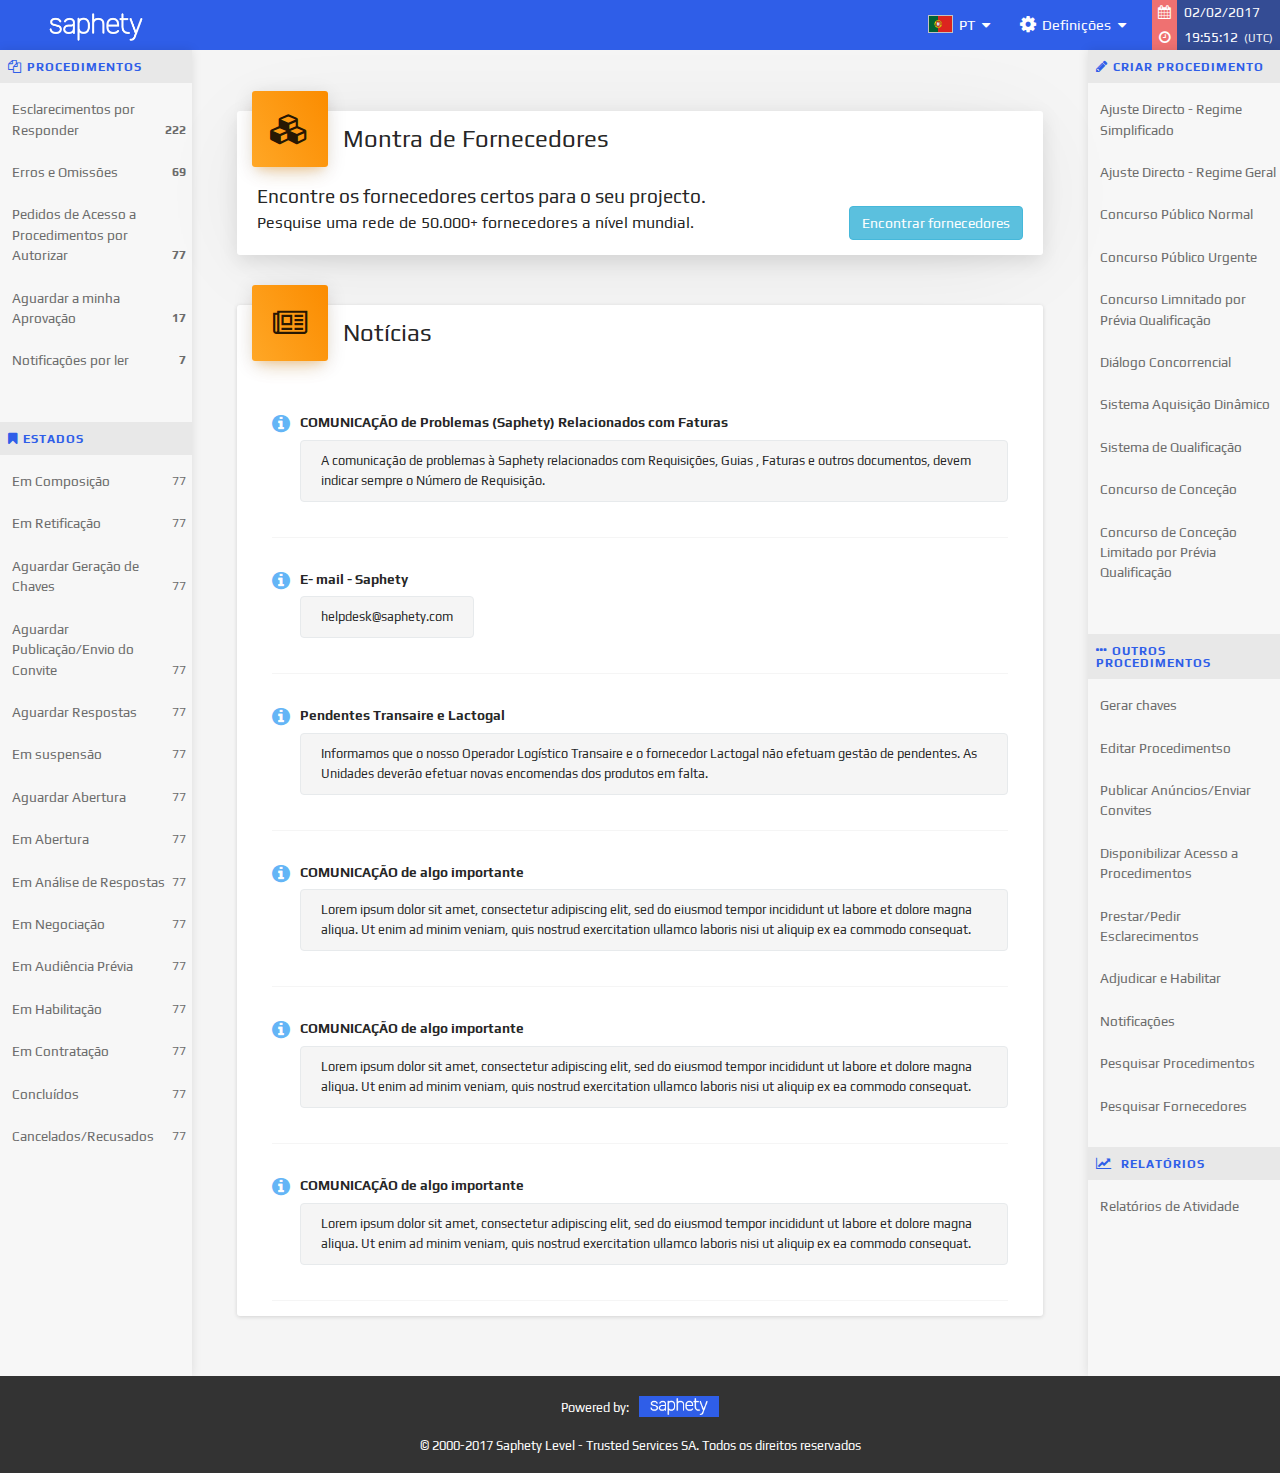
==== commit 639ffd32: "files for 10/02/2017" ====
--- a/index.html
+++ b/index.html
@@ -79,6 +79,24 @@
             <div class="inner-content middle">
                 <div class="row">
                     <div class="col-md-12">
+                        <div class="md-card card-module suppliers">
+                            <div class="card-header md" data-background-color="orange">
+                                <i class="fa fa-cubes" aria-hidden="true"></i>
+                            </div>
+                            <div class="card-title">
+                                <h3 class="title">Montra de Fornecedores</h3>
+                            </div>
+                            <div class="card-content">
+                                <h4>Encontre os fornecedores certos para o seu projecto.</h3>
+                                <div class="space-between-wrap center">
+                                    <h5>Pesquise uma rede de 50.000+ fornecedores a nível mundial.</h5>
+                                    <button type="button" class="btn btn-info" name="button">Encontrar fornecedores</button>
+                                </div>
+
+                            </div>
+                        </div>
+                    </div>
+                    <div class="col-md-12">
                         <div class="md-card card-module">
                             <div class="card-header md" data-background-color="orange">
                                 <i class="fa fa-newspaper-o" aria-hidden="true"></i>
@@ -164,73 +182,73 @@
                     <p class="menu-label"><i class="fa fa-files-o" aria-hidden="true"></i>Procedimentos</p>
                     <ul class="menu-list m-b-xl">
                         <li>
-                            <a href="#">Esclarecimentos por Responder</a>
-                        </li>
-                        <li>
-                            <a href="#">Erros e Omissões</a>
-                        </li>
-                        <li>
-                            <a href="#">Pedidos de Acesso a Procedimentos por Autorizar</a>
-                        </li>
-                        <li>
-                            <a href="#">Aguardar a minha Aprovação</a>
-                        </li>
-                        <li>
-                            <a href="#">Notificações por ler</a>
+                            <a class="space-between-wrap" href="#">Esclarecimentos por Responder <span class="bold-counter">222</span></a>
+                        </li>
+                        <li>
+                            <a class="space-between-wrap" href="#">Erros e Omissões <span class="bold-counter">69</span></a>
+                        </li>
+                        <li>
+                            <a class="space-between-wrap" href="#">Pedidos de Acesso a Procedimentos por Autorizar <span class="bold-counter">77</span></a>
+                        </li>
+                        <li>
+                            <a class="space-between-wrap" href="#">Aguardar a minha Aprovação <span class="bold-counter">17</span></a>
+                        </li>
+                        <li>
+                            <a class="space-between-wrap" href="#">Notificações por ler <span class="bold-counter">7</span></a>
                         </li>
                     </ul>
                     <p class="menu-label"><i class="fa fa-bookmark" aria-hidden="true"></i>Estados</p>
                     <ul class="menu-list">
                         <li>
-                            <a href="#">Em Composição</a>
-                        </li>
-                        <li>
-                            <a href="#">Em Retificação</a>
-                        </li>
-                        <li>
-                            <a href="#">Aguardar Geração de Chaves</a>
-                        </li>
-                        <li>
-                            <a href="#">Aguardar Publicação/Envio do Convite</a>
-                        </li>
-                        <li>
-                            <a href="#">Aguardar Respostas</a>
-                        </li>
-                        <li>
-                            <a href="#">Em suspensão</a>
-                        </li>
-                        <li>
-                            <a href="#">Aguardar Abertura</a>
-                        </li>
-                        <li>
-                            <a href="#">Em Abertura</a>
-                        </li>
-                        <li>
-                            <a href="#">Em Análise de Respostas</a>
-                        </li>
-                        <li>
-                            <a href="#">Em Negociação</a>
-                        </li>
-                        <li>
-                            <a href="#">Em Audiência Prévia</a>
-                        </li>
-                        <li>
-                            <a href="#">Em Habilitação</a>
-                        </li>
-                        <li>
-                            <a href="#">Em Contratação</a>
-                        </li>
-                        <li>
-                            <a href="#">Concluídos</a>
-                        </li>
-                        <li>
-                            <a href="#">Cancelados/Recusados</a>
+                            <a class="space-between-wrap" href="#">Em Composição <span class="light-counter">77</span></a>
+                        </li>
+                        <li>
+                            <a class="space-between-wrap" href="#">Em Retificação <span class="light-counter">77</span></a>
+                        </li>
+                        <li>
+                            <a class="space-between-wrap" href="#">Aguardar Geração de Chaves <span class="light-counter">77</span></a>
+                        </li>
+                        <li>
+                            <a class="space-between-wrap" href="#">Aguardar Publicação/Envio do Convite <span class="light-counter">77</span></a>
+                        </li>
+                        <li>
+                            <a class="space-between-wrap" href="#">Aguardar Respostas <span class="light-counter">77</span></a>
+                        </li>
+                        <li>
+                            <a class="space-between-wrap" href="#">Em suspensão <span class="light-counter">77</span></a>
+                        </li>
+                        <li>
+                            <a class="space-between-wrap" href="#">Aguardar Abertura <span class="light-counter">77</span></a>
+                        </li>
+                        <li>
+                            <a class="space-between-wrap" href="#">Em Abertura <span class="light-counter">77</span></a>
+                        </li>
+                        <li>
+                            <a class="space-between-wrap" href="#">Em Análise de Respostas <span class="light-counter">77</span></a>
+                        </li>
+                        <li>
+                            <a class="space-between-wrap" class="space-between-wrap" href="#">Em Negociação <span class="light-counter">77</span></a>
+                        </li>
+                        <li>
+                            <a class="space-between-wrap" class="space-between-wrap" href="#">Em Audiência Prévia <span class="light-counter">77</span></a>
+                        </li>
+                        <li>
+                            <a class="space-between-wrap" href="#">Em Habilitação <span class="light-counter">77</span></a>
+                        </li>
+                        <li>
+                            <a class="space-between-wrap" href="#">Em Contratação <span class="light-counter">77</span></a>
+                        </li>
+                        <li>
+                            <a class="space-between-wrap" href="#">Concluídos <span class="light-counter">77</span></a>
+                        </li>
+                        <li>
+                            <a class="space-between-wrap" href="#">Cancelados/Recusados <span class="light-counter">77</span></a>
                         </li>
                     </ul>
                 </aside>
             </div>
         </nav>
-        <aside class="app-aux-nav shadow-2">
+        <aside class="app-aux-nav shadow-1">
             <div class="sidebar" id="aux">
                 <aside class="menu">
                     <!-- <p class="main-title">Ações</p> -->
--- a/css/stylo.css
+++ b/css/stylo.css
@@ -87,6 +87,22 @@
 
 .app-main-nav {
     order: -1;
+}
+
+
+/*SUPER cLASSES*/
+
+.no-pad {
+    padding: 0;
+}
+
+.space-between-wrap {
+    display: flex;
+    justify-content: space-between;
+}
+
+.space-between-wrap.center {
+    align-items: center;
 }
 
 
@@ -311,10 +327,27 @@
 }
 
 .menu-list a {
+    width: 100%;
+    display: flex;
     border-radius: 2px;
-    display: block;
-    padding: 11px 12px;
+    padding: 11px 0 11px 12px;
     text-decoration: none;
+}
+
+#nav .menu .menu-list .space-between-wrap {
+    align-items: flex-end;
+}
+
+.sidebar .menu .menu-list .bold-counter {
+    font-size: 0.9em;
+    font-weight: 600;
+    margin-right: 0.5em;
+}
+
+.sidebar .menu .menu-list .light-counter {
+    font-size: 0.9em;
+    font-weight: 400;
+    margin-right: 0.5em;
 }
 
 .icon-menu .fa {
@@ -352,6 +385,11 @@
     padding: 20px 0 15px;
     display: flex;
     justify-content: space-between;
+}
+
+.content-title.simple {
+    border-bottom: none;
+    padding: 0;
 }
 
 .content-title .titles-area .main-title h3 {
@@ -1098,6 +1136,13 @@
     -webkit-transition: background ease 0.2s;
     transition: background ease 0.2s;
     color: #a7a7a7;
+}
+
+.tabs .tab-label.truncate {
+    width: 250px;
+    white-space: nowrap;
+    overflow: hidden;
+    text-overflow: ellipsis;
 }
 
 .tabs .tab {
@@ -1315,11 +1360,6 @@
     font-weight: 600;
 }
 
-.space-between-wrap {
-    display: flex;
-    justify-content: space-between;
-}
-
 
 /*PAGINATION*/
 
@@ -1574,7 +1614,7 @@
 }
 
 .img-power-wrap {
-    width: 100px;
+    width: 80px;
     margin-left: 10px;
 }
 
@@ -1860,24 +1900,10 @@
 }
 
 .md-card.card-image .card-header {
-    background: #eee url(http://www.smallbusinessdoctors.com/wp-content/uploads/2015/09/business-consulting2.jpg) center center;
-    width: 96.5%;
-    height: 270px;
+    background: #eee url(http://www.stanvista.com/wp-content/uploads/2015/07/Software-Development.jpg) center center;
+    width: 98%;
+    height: 250px;
     text-indent: -9999px;
-}
-
-.md-card [data-background-color="orange"] {
-    background: linear-gradient(60deg, #ffa726, #fb8c00);
-    box-shadow: 0 12px 20px -10px rgba(255, 152, 0, 0.28), 0 4px 20px 0px rgba(0, 0, 0, 0.12), 0 7px 8px -5px rgba(255, 152, 0, 0.2);
-}
-
-.md-card [data-background-color="blue"] {
-    background: linear-gradient(60deg, #26c6da, #00acc1);
-    box-shadow: 0 12px 20px -10px rgba(0, 188, 212, 0.28), 0 4px 20px 0px rgba(0, 0, 0, 0.12), 0 7px 8px -5px rgba(0, 188, 212, 0.2);
-}
-
-.md-card [data-background-color="blue"] i {
-    color: #fff;
 }
 
 .md-card .card-header {
@@ -1944,7 +1970,7 @@
 
 .card-module .card-title.logo {
     text-align: left;
-    padding: 40px 20px;
+    padding: 20px 20px 40px;
 }
 
 .md-card .card-title h3 {
@@ -1953,6 +1979,11 @@
     line-height: 1.5em
 }
 
+.md-card .card-title .activity {
+    color: #a8a8a8;
+    font-size: 1.1em;
+}
+
 .md-card .card-content {
     padding: 15px 20px;
 }
@@ -2013,6 +2044,33 @@
     line-height: 1.5em;
 }
 
+.md-card [data-background-color="orange"] {
+    background: linear-gradient(60deg, #ffa726, #fb8c00);
+    box-shadow: 0 12px 20px -10px rgba(255, 152, 0, 0.28), 0 4px 20px 0px rgba(0, 0, 0, 0.12), 0 7px 8px -5px rgba(255, 152, 0, 0.2);
+}
+
+.md-card [data-background-color="blue"] {
+    background: linear-gradient(60deg, #26c6da, #00acc1);
+    box-shadow: 0 12px 20px -10px rgba(0, 188, 212, 0.28), 0 4px 20px 0px rgba(0, 0, 0, 0.12), 0 7px 8px -5px rgba(0, 188, 212, 0.2);
+}
+
+.md-card [data-background-color="blue"] i {
+    color: #fff;
+}
+
+/*INDEX PAGE*/
+
+.md-card.suppliers {
+  box-shadow: 0 10px 100px -20px rgba(0, 0, 0, 0.1), 0 6px 20px 0 rgba(0, 0, 0, 0.1);
+}
+
+.md-card.suppliers .card-content h4 {
+  font-size: 1.2em;
+}
+
+.md-card.suppliers .card-content h5 {
+
+}
 
 /*COMPANY PAGE*/
 
@@ -2022,11 +2080,202 @@
     text-transform: uppercase;
 }
 
+.company-page .book-img {
+    width: 258px;
+    margin: 20px auto;
+}
+
+.company-page .book-img img {
+    max-width: 100%;
+    max-height: 100%;
+}
+
+.company-page .md-card.card-image .card-header {
+    background: #eee url(http://www.stanvista.com/wp-content/uploads/2015/07/Software-Development.jpg) center center;
+    width: 98%;
+    height: 250px;
+    text-indent: -9999px;
+    margin: -20px 11px 0;
+}
+
+
+
+/*COMPANYS GRID*/
+
+.companies-grid .content-title {
+    padding: 0px 0 15px;
+    align-items: center;
+}
+
+.companies-grid .content-title .main-title h3 {
+    margin: 0;
+}
+
+.companies-grid .selected-wrap h3 {
+    font-size: 0.9em;
+    padding-bottom: 5px;
+    text-transform: uppercase;
+}
+
+.companies-grid .selected-wrap ul {
+    display: flex;
+}
+
+.companies-grid .selected-wrap ul li {
+    position: relative;
+    color: #9c9c9c;
+    margin: 0 0.5em;
+}
+
+.companies-grid .selected-wrap ul li:first-child {
+    position: relative;
+    color: #9c9c9c;
+    margin: 0 0.5em 0 0;
+}
+
+.companies-grid .selected-wrap ul li:nth-child(n+2):before {
+    content: '';
+    position: absolute;
+    width: 5px;
+    height: 5px;
+    -moz-border-radius: 7.5px;
+    -webkit-border-radius: 7.5px;
+    border-radius: 100%;
+    background-color: #c3c3c4;
+    top: 6px;
+    left: -10px;
+}
+
+.companies-grid .selected-action a {
+    font-size: 1em;
+}
+
+.companies-grid .selected-action i {
+    font-size: 1.3em;
+    margin-right: 7px;
+    vertical-align: middle;
+}
+
+.companies-grid .comp-title-wrap {
+    position: relative;
+}
+
+.companies-grid .comp-title {
+    z-index: 100;
+    position: absolute;
+    color: white;
+    font-size: 2em;
+    font-weight: bold;
+    left: 15px;
+    top: 0;
+    background-color: rgba(0, 0, 0, 0.37);
+    padding: 10px;
+    text-transform: uppercase;
+}
+
+.companies-grid .md-card.card-image .card-header {
+    background: #eee url(http://www.atozofficecentre.com/wp-content/uploads/2013/04/iStock_000017272197_Medium-1.jpg) center center;
+}
+
+.companies-grid .comp-img-logo {
+    z-index: 100;
+    position: absolute;
+    bottom: 265px;
+    right: 28px;
+    background: #eee url(https://media.glassdoor.com/sql/1909/staples-squarelogo-1459192907590.png);
+    width: 100px;
+    height: 100px;
+    box-shadow: 0 10px 100px -20px rgba(0, 0, 0, 0.1), 0 6px 20px 0 rgba(0, 0, 0, 0.1);
+}
+
+.companies-grid .card-module .card-header.logo {
+    width: 85px;
+    height: 85px;
+    position: relative;
+}
+
+.companies-grid .card-module .card-header.logo img {
+    max-width: 100%;
+    max-height: 100%;
+}
+
+.companies-grid .card-module .card-title h3 {
+    font-size: 1.4em;
+    line-height: 1.2em;
+    margin-bottom: 0;
+}
+
+.companies-grid .card-module .card-title .truncate {
+    width: 200px;
+    white-space: nowrap;
+    overflow: hidden;
+    text-overflow: ellipsis;
+}
+
+.companies-grid .card-module .card-title .industry {
+    color: #9c9c9c;
+}
+
+.companies-grid .card-module .card-content {
+    padding: 25px 20px;
+    position: relative;
+}
+
+.companies-grid .card-module .card-content .stamp {
+    position: absolute;
+    bottom: 0px;
+    right: 17px;
+}
+
+.companies-grid .card-module .card-content .location {
+    color: #858585;
+    position: relative;
+    font-size: 0.9em;
+    line-height: 0.8em;
+}
+
+.companies-grid .card-module .card-content .stamp i {
+    font-size: 1.5em;
+    color: #6bae23;
+}
+
+.companies-grid .card-module .card-content .metadata li {
+    display: inline-block;
+    color: #858585;
+    position: relative;
+    font-size: 0.9em;
+    line-height: 0.8em;
+}
+
+#slider .card-module .card-header.logo {
+    width: 65px;
+    height: 65px;
+    position: relative;
+}
+
+#slider .card-module .card-title h3 {
+    font-size: 1.2em;
+}
+
+#slider .card-module .card-title .industry {
+    font-size: 0.9em;
+}
+
+#slider .card-module .card-content {
+    padding: 15px;
+}
+
+#slider .card-module .card-title .truncate {
+    width: 150px;
+}
+
+#slider .card-module .card-content .stamp i {
+    font-size: 1.4em;
+    color: rgba(50, 101, 196, 0.47);
+}
+
 
 /*TREE VIEW LIST*/
-
-
-/*CATALOG*/
 
 .catalog-menu {
     /*background-color: #f5f5f5;
@@ -2197,4 +2446,98 @@
 }
 
 
+/*SLIDER*/
+
+#slider {
+    width: 100%;
+    height: 200px;
+    margin: auto;
+    border-radius: 5px;
+    /*background: #DDD;*/
+    overflow: hidden;
+}
+
+#slider .trigger {
+    cursor: pointer;
+    position: absolute;
+    width: 45px;
+    height: 200px;
+    padding: 0;
+    margin: 0;
+    outline: 0;
+    border: 0;
+    background: transparent;
+}
+
+#slider .trigger:hover {
+    /*background: rgba(255, 255, 255, 0.5);*/
+}
+
+#slider .trigger:before {
+    content: '';
+    position: absolute;
+    top: 0;
+    left: 0;
+    right: 0;
+    bottom: 0;
+    width: 20px;
+    height: 20px;
+    margin: auto;
+    border-style: solid;
+}
+
+#slider .prev {
+    left: 0;
+    bottom: 0;
+}
+
+#slider .prev:before {
+    left: 25px;
+    border-width: 3px 0 0 3px;
+    border-color: #333 transparent transparent #333;
+    transform: rotate(-45deg);
+}
+
+#slider .next {
+    right: 0;
+    bottom: 0;
+}
+
+#slider .next:before {
+    right: 25px;
+    border-width: 3px 3px 0 0;
+    border-color: #333 #333 transparent transparent;
+    transform: rotate(45deg);
+}
+
+#slider .frame {
+    position: absolute;
+    top: 50px;
+    left: 35px;
+    right: 35px;
+    bottom: 0;
+    border-left: 5px solid transparent;
+    border-right: 5px solid transparent;
+    overflow: hidden;
+}
+
+#slider .frame .item {
+    position: absolute;
+    top: 0;
+    bottom: 0;
+    width: 20%;
+    height: 100%;
+}
+
+#slider .frame .item .inset {
+    position: absolute;
+    top: 0;
+    left: 0;
+    right: 0;
+    bottom: 0;
+    margin: 10px 5px;
+    overflow: hidden;
+}
+
+
 /*QUERIES*/
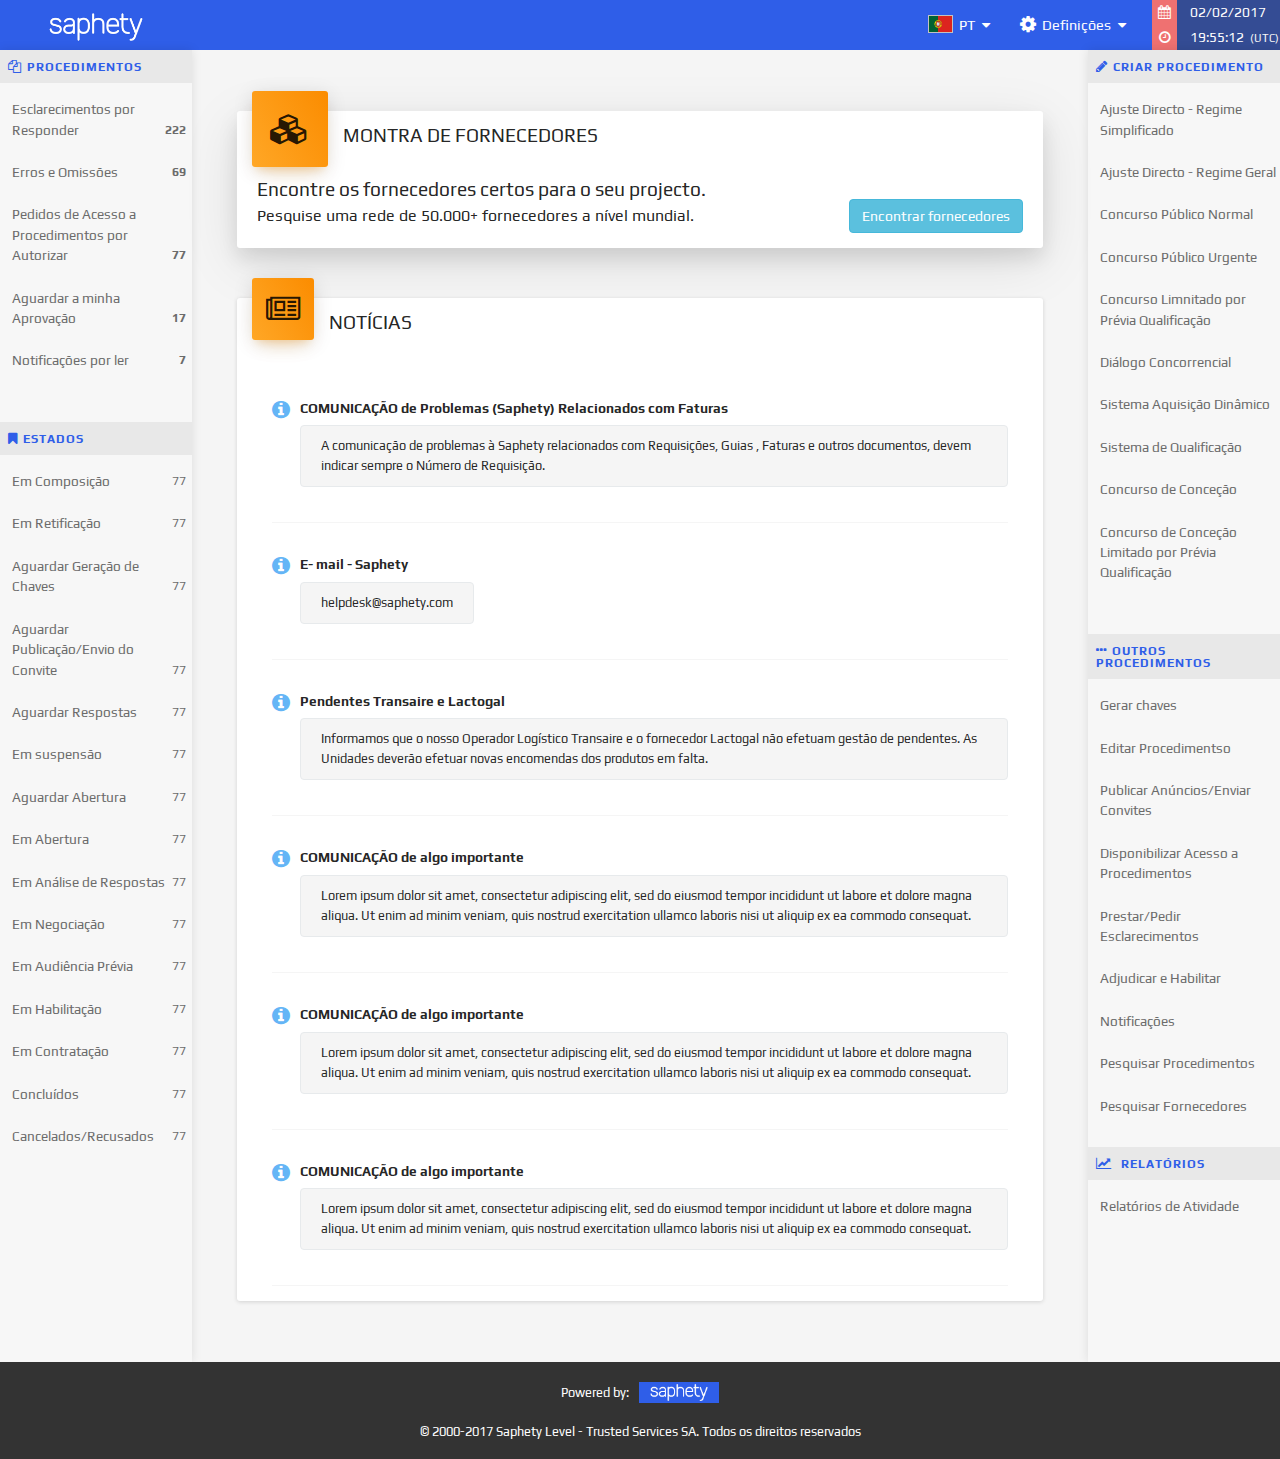
==== commit 3b221d4d: "Files for 12/02/2017" ====
--- a/index.html
+++ b/index.html
@@ -4,15 +4,13 @@
 <head>
     <meta charset="UTF-8">
     <title>Welcome to GOV app</title>
-    <!-- <link href="https://fonts.googleapis.com/css?family=Roboto:100,300,400,700" rel="stylesheet"> -->
     <link href="https://fonts.googleapis.com/css?family=Play:400,700" rel="stylesheet">
-    <!-- Bootstrap -->
     <link href="css/bootstrap.min.css" rel="stylesheet">
     <link rel="stylesheet" href="css/font-awesome.min.css">
     <link rel="stylesheet" href="css/stylo.css">
 </head>
 
-<body class="app-master">
+<body class="app-master saph">
     <header>
         <div class="header-wrap">
             <div class="header-logo">
@@ -63,13 +61,18 @@
                     <div class="icon-wrap">
                         <i class="fa fa-calendar" aria-hidden="true"></i>
                     </div>
-                    <span>02/02/2017</span>
+                    <div class="d-t-counter m-l-sm">
+                      <span>02/02/2017</span>
+                    </div>
+
                 </div>
                 <div class="stack">
                     <div class="icon-wrap">
                         <i class="fa fa-clock-o" aria-hidden="true"></i>
                     </div>
-                    <span>19:55:12</span><span class="t-zone">(UTC)</span>
+                    <div class="d-t-counter m-l-sm">
+                      <span>19:55:12</span><span class="t-zone">(UTC)</span>
+                    </div>
                 </div>
             </div>
         </div>
@@ -78,8 +81,8 @@
         <main class="app-content">
             <div class="inner-content middle">
                 <div class="row">
-                    <div class="col-md-12">
-                        <div class="md-card card-module suppliers">
+                    <div class="col-sm-12">
+                        <div class="md-card card-module suppliers shadow-3">
                             <div class="card-header md" data-background-color="orange">
                                 <i class="fa fa-cubes" aria-hidden="true"></i>
                             </div>
@@ -96,9 +99,9 @@
                             </div>
                         </div>
                     </div>
-                    <div class="col-md-12">
+                    <div class="col-sm-12">
                         <div class="md-card card-module">
-                            <div class="card-header md" data-background-color="orange">
+                            <div class="card-header" data-background-color="orange">
                                 <i class="fa fa-newspaper-o" aria-hidden="true"></i>
                             </div>
                             <div class="card-title">
@@ -339,9 +342,7 @@
             </div>
         </div>
     </footer>
-    <!-- jQuery (necessary for Bootstrap's JavaScript plugins) -->
     <script src="https://ajax.googleapis.com/ajax/libs/jquery/1.12.4/jquery.min.js"></script>
-    <!-- Include all compiled plugins (below), or include individual files as needed -->
     <script src="js/bootstrap.min.js"></script>
 </body>
 
--- a/css/stylo.css
+++ b/css/stylo.css
@@ -1,2543 +1,2493 @@
-/*CSS RESET*/
-
-html, body, div, span, applet, object, iframe, h1, h2, h3, h4, h5, h6, p, blockquote, pre, a, abbr, acronym, address, big, cite, code, del, dfn, em, img, ins, kbd, q, s, samp, small, strike, strong, sub, sup, tt, var, b, u, i, center, dl, dt, dd, ol, ul, li, fieldset, form, label, legend, table, caption, tbody, tfoot, thead, tr, th, td, article, aside, canvas, details, embed, figure, figcaption, footer, header, hgroup, main, menu, nav, output, ruby, section, summary, time, mark, audio, video {
-    margin: 0;
-    padding: 0;
-    border: 0;
-    font-size: 100%;
-    font: inherit;
-    vertical-align: baseline;
-}
-
-
-/* HTML5 display-role reset for older browsers */
-
-article, aside, details, figcaption, figure, footer, header, hgroup, main, menu, nav, section {
-    display: block;
-}
-
-body {
-    line-height: 1;
-}
-
-ol, ul {
-    list-style: none;
-}
-
-blockquote, q {
-    quotes: none;
-    &:before, &:after {
-        content: '';
-        content: none;
-    }
-}
-
-table {
-    border-collapse: collapse;
-    border-spacing: 0;
-}
-
-
-/*STRUCTURE*/
-
-html, body {
-    width: 100%;
-    height: 100%;
-}
-
-body {
-    /*font-family: 'Roboto', sans-serif;*/
-    font-family: 'Play', sans-serif;
-}
-
-.app-master {
-    display: flex;
-    min-height: 100%;
-    flex-direction: column;
-    background: whitesmoke;
-}
-
-.app-header, .app-footer {
-    flex: 1;
-}
-
-.app-body {
-    display: flex;
-    flex: 1 0 auto;
-    /*flex-direction: column;*/
-    background: #f5f5f5;
-}
-
-.app-content {
-    flex: 1;
-}
-
-.app-main-nav, .app-aux-nav {
-    flex: 0 0 15%;
-    background-color: #f7f7f7;
-}
-
-.app-main-nav.shadow-1, .app-aux-nav.shadow-1 {
-    box-shadow: 0 0 10px rgba(0, 0, 0, 0.1);
-}
-
-.app-main-nav.shadow-2, .app-aux-nav.shadow-2 {
-    box-shadow: 0 10px 100px -20px rgba(0, 0, 0, 0.1), 0 6px 20px 0 rgba(0, 0, 0, 0.1);
-}
-
-.app-main-nav {
-    order: -1;
-}
-
-
-/*SUPER cLASSES*/
-
-.no-pad {
-    padding: 0;
-}
-
-.space-between-wrap {
-    display: flex;
-    justify-content: space-between;
-}
-
-.space-between-wrap.center {
-    align-items: center;
-}
-
-
-/*HEADER*/
-
-.header-wrap {
-    height: 50px;
-    display: flex;
-    background: #2f5ee8;
-    color: #fff;
-}
-
-.header-wrap .header-logo {
-    flex: 0 0 15%;
-    height: 100%;
-    justify-content: center;
-    display: flex;
-    flex-direction: row;
-}
-
-.header-logo .img-wrap {
-    width: 130px;
-    padding-top: 10px;
-}
-
-.header-wrap .header-logo img {
-    max-width: 100%;
-    max-height: 100%;
-}
-
-.header-wrap .header-img {
-    flex: 0 0 52%;
-}
-
-.header-wrap .date-time {
-    flex: 0 0 10%;
-}
-
-.header-wrap .header-img img {
-    object-fit: none;
-    object-position: center;
-    height: 80px;
-    width: 100%;
-}
-
-.header-wrap .user-options {
-    flex: 0 0 75%;
-    display: flex;
-    justify-content: flex-end;
-    padding-right: 2%;
-}
-
-.flag-fitter {
-    width: 25px;
-    height: 18px;
-    border: 1px solid #c2c2c2;
-}
-
-.round-bg {
-    display: flex;
-    justify-content: center;
-    background: rgba(255, 255, 255, 0.45);
-    border-radius: 100%;
-    width: 25px;
-    height: 25px;
-}
-
-.user-options .list-wrap {
-    display: inline-flex;
-}
-
-.header-wrap .user-options ul li .main-icon {
-    font-size: 1.3em;
-    color: #fff;
-    line-height: 24px;
-}
-
-.header-wrap .user-options ul li.lang, .header-wrap .user-options ul li.lang a, .header-wrap .user-options ul li.settings, .header-wrap .user-options ul li.settings a {
-    display: flex;
-    align-items: center;
-}
-
-.header-wrap .user-options ul li.lang a, .header-wrap .user-options ul li.settings a {
-    color: #fff;
-    font-size: 0.9em;
-    text-decoration: none;
-}
-
-.header-wrap .user-options ul li.lang a>div, .header-wrap .user-options ul li.settings a>div {
-    /*display: inline-block;*/
-    margin-right: 6px;
-}
-
-.header-wrap .user-options ul li.lang span, .header-wrap .user-options ul li.settings span {
-    margin-right: 7px;
-}
-
-.header-wrap .user-options .list-wrap .dropdown-menu li a {
-    padding: 10px 20px;
-    color: #333;
-    font-size: 1em;
-}
-
-.header-wrap .user-options .list-wrap .dropdown-menu li a:hover, .header-wrap .user-options .list-wrap .dropdown-menu li a:focus {
-    background: #2f5ee8;
-    color: #fff;
-}
-
-.date-time {
-    display: flex;
-    flex-direction: column;
-    background-color: #344c94;
-    /*box-shadow: 0px 10px 100px -20px rgba(0, 0, 0, 0.3), 0px 6px 20px 0 rgba(0, 0, 0, 0.3);*/
-}
-
-.date-time .stack .icon-wrap {
-    display: inline-flex;
-    width: 25px;
-    height: 25px;
-    background-color: #ef7171;
-    align-items: center;
-    justify-content: center;
-}
-
-.date-time .stack .icon-wrap i {
-    font-size: 0.85em;
-}
-
-.date-time .stack span {
-    background: #344c94;
-    color: #fff;
-    padding: 0 3px;
-    font-size: 0.85em;
-}
-
-.date-time .stack span.t-zone {
-    font-size: 0.7em;
-    color: whitesmoke;
-}
-
-
-/*NAV*/
-
-#nav, #aux {
-    padding: 0;
-}
-
-.main-nav .menu .menu-label {
-    color: #FDFFFC;
-    font-weight: bold;
-}
-
-.sidebar .menu .menu-label {
-    background-color: #e8e8e8;
-    color: #2f5ee8;
-    font-weight: bold;
-    padding: 10px 0 10px 8px
-}
-
-.menu-label:not(:first-child) {
-    margin-top: 20px;
-}
-
-.menu-label i {
-    font-size: 1.1em;
-    margin-right: 5px;
-}
-
-.sidebar .main-title {
-    background: #90A4AE;
-    color: #fff;
-    padding: 10px 0px 10px 7px;
-    font-size: 0.9em;
-    font-weight: 300;
-    text-transform: uppercase;
-}
-
-.menu-label {
-    font-size: 0.75em;
-    letter-spacing: 1px;
-    margin-bottom: 5px;
-    text-transform: uppercase;
-}
-
-.sidebar .menu .menu-list li a {
-    font-size: 0.85em;
-    line-height: 1.5em;
-    color: #6b6b6b;
-}
-
-.sidebar.affix-selector .menu .menu-list li.checked {
-    position: relative;
-}
-
-.sidebar.affix-selector .menu .menu-list li.active {}
-
-.sidebar.affix-selector .menu .menu-list li.checked::after {
-    content: "\f00c";
-    font-family: FontAwesome;
-    font-style: normal;
-    font-weight: normal;
-    color: #2f5ee8;
-    text-decoration: inherit;
-    font-size: 1.1em;
-    padding-right: 0.5em;
-    position: absolute;
-    top: 19px;
-    right: 0;
-}
-
-.sidebar.affix-selector .menu .menu-list li .label {
-    margin-left: 10px;
-}
-
-.sidebar.affix-selector .menu .menu-list li a {
-    display: inline-block;
-    padding: 20px 10px;
-}
-
-.sidebar.affix-selector .menu .menu-list li.active a {
-    font-weight: 900;
-}
-
-.menu-list a {
-    width: 100%;
-    display: flex;
-    border-radius: 2px;
-    padding: 11px 0 11px 12px;
-    text-decoration: none;
-}
-
-#nav .menu .menu-list .space-between-wrap {
-    align-items: flex-end;
-}
-
-.sidebar .menu .menu-list .bold-counter {
-    font-size: 0.9em;
-    font-weight: 600;
-    margin-right: 0.5em;
-}
-
-.sidebar .menu .menu-list .light-counter {
-    font-size: 0.9em;
-    font-weight: 400;
-    margin-right: 0.5em;
-}
-
-.icon-menu .fa {
-    font-size: 14px;
-}
-
-aside .menu-list li {
-    cursor: pointer;
-    position: relative;
-    transition: all .4s;
-    -webkit-transition: all .4s;
-    -moz-transition: all .4s;
-}
-
-aside .menu-list li:hover {
-    background-color: #2f5ee8;
-    transition: all .4s;
-    -webkit-transition: all .4s;
-    -moz-transition: all .4s;
-}
-
-.sidebar .menu .menu-list li a:hover {
-    color: #fff;
-    transition: color .2s;
-    -webkit-transition: color .2s;
-    -moz-transition: color .2s;
-}
-
-
-/*CONTENT STRUCT*/
-
-.content-title {
-    border-bottom: 1px solid #e8e8e8;
-    /*border-top: 1px solid #e8e8e8;*/
-    padding: 20px 0 15px;
-    display: flex;
-    justify-content: space-between;
-}
-
-.content-title.simple {
-    border-bottom: none;
-    padding: 0;
-}
-
-.content-title .titles-area .main-title h3 {
-    display: inline-block;
-    font-size: 1.6em;
-    font-weight: 400;
-    margin: 0 0 7px;
-}
-
-.content-title .titles-area .sub-title {
-    display: flex;
-    font-size: 1.2em;
-    font-weight: 300;
-    color: #8c8c8c;
-    margin-left: 5px;
-}
-
-.content-title .titles-area .sub-title .label {
-    font-size: 0.6em;
-    margin-right: 5px;
-}
-
-.content-title .titles-area .back-action {
-    font-size: 0.9em;
-}
-
-.content-title .titles-area .back-action a {
-    color: #9E9E9E;
-}
-
-.content-title .titles-area .back-action a:hover {
-    color: #2f5ee8;
-}
-
-.content-title .titles-area .back-action i {
-    padding-right: 3px;
-}
-
-.content-title .actions-area button:hover {
-    background: #2f5ee8;
-    color: #fff;
-}
-
-.actions-area button i {
-    padding-right: 5px;
-}
-
-.content-title .total {
-    font-size: 0.8em;
-    font-weight: 700;
-    color: #8c8c8c;
-    margin-left: 7px;
-}
-
-.info-service {
-    display: flex;
-    flex-direction: row;
-    align-items: center;
-    flex: 1;
-    padding: 0 0 0 20px;
-    border-left: 4px solid rgba(47, 94, 232, 0.49);
-}
-
-.info-service .box {
-    margin-right: 5%;
-}
-
-.info-service .box .labeling {
-    font-size: 1em;
-    font-weight: 600;
-    padding: 10px 0;
-    color: #85888a;
-}
-
-.inner-content.middle {
-    padding: 4% 5%;
-}
-
-.inner-content {
-    padding: 2%;
-}
-
-.ibox {
-    clear: both;
-    margin-bottom: 25px;
-    margin-top: 0;
-    padding: 0;
-}
-
-.ibox.no-shadow:hover {
-    box-shadow: none;
-}
-
-.ibox.bordered {
-    border-color: #e7eaec;
-    border-style: solid;
-    border-width: 0px 1px 1px 1px;
-}
-
-.ibox:hover {
-    /*box-shadow: 0 10px 100px -20px rgba(0, 0, 0, 0.1), 0 6px 20px 0 rgba(0, 0, 0, 0.1);*/
-}
-
-.siamese {
-    min-height: 255px;
-}
-
-.ibox-title {
-    -moz-border-bottom-colors: none;
-    -moz-border-left-colors: none;
-    -moz-border-right-colors: none;
-    -moz-border-top-colors: none;
-    background-color: #ffffff;
-    border-color: #e7eaec;
-    border-image: none;
-    border-style: solid solid none;
-    border-width: 2px 0 0;
-    color: inherit;
-    margin-bottom: 0;
-    padding: 15px 15px 7px;
-    min-height: 48px;
-    display: flex;
-    flex-direction: row;
-    justify-content: space-between;
-}
-
-.ibox-title .ibox-descrip span {
-    text-transform: uppercase;
-    font-size: 0.8em;
-}
-
-.ibox-title .ibox-descrip i {
-    font-size: 1.3em;
-    color: #E0E0E0;
-    padding-right: 5px;
-}
-
-.ibox-title .ibox-tools a {
-    font-size: 0.9em;
-    color: #BDBDBD;
-    /*padding-right: 5px;*/
-    cursor: pointer;
-}
-
-.ibox-title h5 {
-    display: inline-block;
-    font-size: 15px;
-    margin: 0 0 7px;
-    padding: 0;
-    text-overflow: ellipsis;
-    float: left;
-    font-weight: 600;
-}
-
-.ibox-content {
-    background-color: #ffffff;
-    color: inherit;
-    padding: 15px 20px 20px 20px;
-    border-color: #e7eaec;
-    border-image: none;
-    border-style: solid solid none;
-    border-width: 1px 0;
-}
-
-.ibox-footer {
-    color: inherit;
-    border-top: 1px solid #e7eaec;
-    font-size: 90%;
-    background: #ffffff;
-    padding: 10px 15px;
-}
-
-.ibox-content.smaller {
-    font-size: 0.9em;
-}
-
-.ibox-content.scrollable {
-    padding: 0 0 0 20px;
-}
-
-.label {
-    width: 25px;
-    display: inline-block;
-    padding: 0.4em 0;
-    font-size: 75%;
-    font-weight: bold;
-    line-height: 1;
-    text-align: center;
-    white-space: nowrap;
-    vertical-align: baseline;
-    border-radius: .25em;
-}
-
-.label.auto-fit {
-    width: auto;
-    padding: 0.4em 0.6em;
-}
-
-.label.label-plaine {
-    background-color: #d1dade;
-    color: #FFFFFF;
-}
-
-.label.label-primary {
-    background-color: #ef7171;
-    ;
-    color: #FFFFFF;
-}
-
-.label.lable-warning {
-    background-color: #f8ac59;
-    color: #FFFFFF;
-}
-
-.label.lable-danger {
-    background-color: #ed5565;
-    color: #FFFFFF;
-}
-
-.label.label-blue {
-    background-color: #1c84c6;
-    color: #FFFFFF;
-}
-
-.news-activity-list {
-    height: 100%;
-    /*height: 445px;*/
-    /*overflow: auto;*/
-    /*border-top: 10px solid #fff;*/
-    /*border-bottom: 10px solid #fff;*/
-}
-
-.news-activity-list .news-element {
-    display: flex;
-    flex-direction: row;
-    border-bottom: 1px solid #f5f5f5;
-    padding: 20px 0 30px;
-}
-
-.news-activity-list .news-element i {
-    font-size: 1.3em;
-    padding-top: 13px;
-    margin-right: 10px;
-    color: #64B5F6;
-}
-
-.news-activity-list .news-element .news-body {
-    padding-top: 15px;
-}
-
-.news-activity-list .news-element .news-body h5 {
-    font-size: 0.85em;
-    font-weight: 600;
-}
-
-.news-activity-list .news-element .news-body .message {
-    border: 1px solid #e7eaec;
-    box-shadow: none;
-    margin-top: 10px;
-    margin-bottom: 5px;
-    padding: 10px 20px;
-    font-size: 0.8em;
-    line-height: 20px;
-    border-radius: 4px;
-    background-color: #f5f5f5;
-}
-
-.hr-line-dashed {
-    border-top: 1px dashed #e7eaec;
-    color: #ffffff;
-    background-color: #ffffff;
-    height: 1px;
-    margin: 20px 0;
-}
-
-.liner {
-    display: flex;
-    align-items: flex-start;
-    text-align: left;
-    font-weight: 600;
-    font-size: 1.1em;
-}
-
-.liner:after {
-    content: '';
-    flex-grow: 1;
-    height: 1px;
-    background: #e6e6e6;
-    min-width: 20px;
-    margin-left: 10px;
-    margin-top: 10px;
-}
-
-
-/*MARGINS*/
-
-.m-xxs {
-    margin: 2px 4px;
-}
-
-.m-xs {
-    margin: 5px;
-}
-
-.m-sm {
-    margin: 10px;
-}
-
-.m-md {
-    margin: 20px;
-}
-
-.m-lg {
-    margin: 30px;
-}
-
-.m-xl {
-    margin: 50px;
-}
-
-.m-n {
-    margin: 0 !important;
-}
-
-.m-l-none {
-    margin-left: 0;
-}
-
-.m-l-xs {
-    margin-left: 5px;
-}
-
-.m-l-sm {
-    margin-left: 10px;
-}
-
-.m-l {
-    margin-left: 15px;
-}
-
-.m-l-md {
-    margin-left: 20px;
-}
-
-.m-l-lg {
-    margin-left: 30px;
-}
-
-.m-l-xl {
-    margin-left: 40px;
-}
-
-.m-l-n-xxs {
-    margin-left: -1px;
-}
-
-.m-l-n-xs {
-    margin-left: -5px;
-}
-
-.m-l-n-sm {
-    margin-left: -10px;
-}
-
-.m-l-n {
-    margin-left: -15px;
-}
-
-.m-l-n-md {
-    margin-left: -20px;
-}
-
-.m-l-n-lg {
-    margin-left: -30px;
-}
-
-.m-l-n-xl {
-    margin-left: -40px;
-}
-
-.m-t-none {
-    margin-top: 0;
-}
-
-.m-t-xxs {
-    margin-top: 1px;
-}
-
-.m-t-xs {
-    margin-top: 5px;
-}
-
-.m-t-sm {
-    margin-top: 10px;
-}
-
-.m-t {
-    margin-top: 15px;
-}
-
-.m-t-md {
-    margin-top: 20px;
-}
-
-.m-t-lg {
-    margin-top: 30px;
-}
-
-.m-t-xl {
-    margin-top: 40px;
-}
-
-.m-t-n-xxs {
-    margin-top: -1px;
-}
-
-.m-t-n-xs {
-    margin-top: -5px;
-}
-
-.m-t-n-sm {
-    margin-top: -10px;
-}
-
-.m-t-n {
-    margin-top: -15px;
-}
-
-.m-t-n-md {
-    margin-top: -20px;
-}
-
-.m-t-n-lg {
-    margin-top: -30px;
-}
-
-.m-t-n-xl {
-    margin-top: -40px;
-}
-
-.m-r-none {
-    margin-right: 0;
-}
-
-.m-r-xxs {
-    margin-right: 1px;
-}
-
-.m-r-xs {
-    margin-right: 5px;
-}
-
-.m-r-sm {
-    margin-right: 10px;
-}
-
-.m-r {
-    margin-right: 15px;
-}
-
-.m-r-md {
-    margin-right: 20px;
-}
-
-.m-r-lg {
-    margin-right: 30px;
-}
-
-.m-r-xl {
-    margin-right: 40px;
-}
-
-.m-r-n-xxs {
-    margin-right: -1px;
-}
-
-.m-r-n-xs {
-    margin-right: -5px;
-}
-
-.m-r-n-sm {
-    margin-right: -10px;
-}
-
-.m-r-n {
-    margin-right: -15px;
-}
-
-.m-r-n-md {
-    margin-right: -20px;
-}
-
-.m-r-n-lg {
-    margin-right: -30px;
-}
-
-.m-r-n-xl {
-    margin-right: -40px;
-}
-
-.m-b-none {
-    margin-bottom: 0;
-}
-
-.m-b-xxs {
-    margin-bottom: 1px;
-}
-
-.m-b-xs {
-    margin-bottom: 5px;
-}
-
-.m-b-sm {
-    margin-bottom: 10px;
-}
-
-.m-b {
-    margin-bottom: 15px;
-}
-
-.m-b-md {
-    margin-bottom: 20px;
-}
-
-.m-b-lg {
-    margin-bottom: 30px;
-}
-
-.m-b-xl {
-    margin-bottom: 40px;
-}
-
-.m-b-n-xxs {
-    margin-bottom: -1px;
-}
-
-.m-b-n-xs {
-    margin-bottom: -5px;
-}
-
-.m-b-n-sm {
-    margin-bottom: -10px;
-}
-
-.m-b-n {
-    margin-bottom: -15px;
-}
-
-.m-b-n-md {
-    margin-bottom: -20px;
-}
-
-.m-b-n-lg {
-    margin-bottom: -30px;
-}
-
-.m-b-n-xl {
-    margin-bottom: -40px;
-}
-
-
-/*TABLES STYLE*/
-
-table {
-    background-color: transparent;
-    font-size: 0.85em;
-}
-
-.table>thead>tr>th {
-    border-bottom: 1px solid #DDDDDD;
-    vertical-align: bottom;
-    font-weight: 500;
-    font-size: 1.1em;
-    color: #78909c;
-}
-
-.table>thead>tr>th .intro {
-    color: #E0E0E0;
-    -webkit-transform: rotate(90deg);
-    -moz-transform: rotate(90deg);
-    -ms-transform: rotate(90deg);
-    -o-transform: rotate(90deg);
-    transform: rotate(90deg);
-}
-
-.table>thead>tr>th i {
-    margin-left: 7px;
-    color: #BDBDBD;
-}
-
-.table>thead>tr>th, .table>tbody>tr>th, .table>tfoot>tr>th, .table>thead>tr>td, .table>tbody>tr>td, .table>tfoot>tr>td {
-    border-top: 1px solid #e7eaec;
-    line-height: 1.42857;
-    padding: 8px;
-    vertical-align: middle;
-    ;
-}
-
-.table>tbody>tr>td .label {
-    width: 60px;
-    padding: 0.4em 0.5em;
-}
-
-.table-striped>tbody>tr:nth-of-type(odd) {
-    background-color: #f9f9f9;
-}
-
-.table a:hover {
-    color: #2f5ee8;
-    font-weight: 400;
-}
-
-.table .currency {
-    font-size: 1.3em;
-    font-weight: 400;
-    padding-right: 5px;
-}
-
-.table .actions a {
-    margin-right: 10px;
-}
-
-.table .actions a i {
-    font-size: 1.3em;
-}
-
-.table tr.col-line {
-    display: none;
-}
-
-.table tr.col-line td {
-    border-top: none!important;
-}
-
-.table tr.col-line .more-info-wrap {
-    padding: 10px 0;
-}
-
-.table tr.col-line .more-info-wrap ul {
-    display: flex;
-    justify-content: flex-start;
-    font-size: 0.9em;
-}
-
-.table tr.col-line .more-info-wrap ul li {
-    margin-right: 5%;
-}
-
-.table tr.col-line .more-info-wrap ul li span:first-child {
-    font-weight: 600;
-    margin-right: 5px;
-}
-
-.table tr.colour {
-    background: #f9f9f9;
-}
-
-.sub-total-wrap, .total-wrap {
-    display: flex;
-    justify-content: flex-end;
-}
-
-.sub-total span:first-child, .total span:first-child {
-    font-size: 0.9em;
-    font-weight: 600;
-    margin-right: 5px;
-}
-
-.sub-total span:last-child, .total span:last-child {
-    font-size: 1em;
-}
-
-.sub-total {
-    margin-right: 40px;
-}
-
-.total {
-    background: #cfd8dc;
-    padding: 13px;
-    border-radius: 3px;
-}
-
-.form-control.highlighter {
-    border: 1px solid #a6a6a6;
-    box-shadow: rgba(0, 0, 0, 0.0980392) 0px 10px 100px -20px, rgba(0, 0, 0, 0.0980392) 0px 6px 20px 0px;
-}
-
-.input-w-actions {
-    display: flex;
-    align-items: center;
-}
-
-.input-w-actions i {
-    font-size: 1.2em;
-    margin: 0 0.3rem;
-    color: #757575;
-}
-
-.form-control {
-    background-color: #FFFFFF;
-    background-image: none;
-    border: 1px solid #e5e6e7;
-    border-radius: 1px;
-    color: inherit;
-    display: block;
-    padding: 6px 12px;
-    transition: border-color 0.15s ease-in-out 0s, box-shadow 0.15s ease-in-out 0s;
-    width: 100%;
-    font-size: 14px;
-    box-shadow: none;
-}
-
-
-/*FLEXBOX TABS*/
-
-.tabs-wrap {
-    padding: 10px 0;
-}
-
-.tabs {
-    display: -webkit-box;
-    display: -webkit-flex;
-    display: -ms-flexbox;
-    display: flex;
-    -webkit-flex-wrap: wrap;
-    -ms-flex-wrap: wrap;
-    flex-wrap: wrap;
-    background: #f5f5f5;
-    border-top: 2px solid #e7e7e7;
-}
-
-.tabs .tab-label {
-    -webkit-box-ordinal-group: 2;
-    -webkit-order: 1;
-    -ms-flex-order: 1;
-    order: 1;
-    display: block;
-    font-size: 1em;
-    padding: 0.9rem 1.3rem;
-    margin-right: 0.2rem;
-    cursor: pointer;
-    background: #f5f5f5;
-    font-weight: 600;
-    -webkit-transition: background ease 0.2s;
-    transition: background ease 0.2s;
-    color: #a7a7a7;
-}
-
-.tabs .tab-label.truncate {
-    width: 250px;
-    white-space: nowrap;
-    overflow: hidden;
-    text-overflow: ellipsis;
-}
-
-.tabs .tab {
-    -webkit-box-ordinal-group: 100;
-    -webkit-order: 99;
-    -ms-flex-order: 99;
-    order: 99;
-    -webkit-box-flex: 1;
-    -webkit-flex-grow: 1;
-    -ms-flex-positive: 1;
-    flex-grow: 1;
-    width: 100%;
-    display: none;
-    padding: 1rem;
-    background: transparent;
-    font-size: 0.9em;
-    border-top: 2px solid #e7e7e7;
-    border-left: 1px solid #f5f5f5;
-    border-right: 1px solid #f5f5f5;
-    border-bottom: 1px solid #f5f5f5;
-}
-
-.tabs .tab.white {
-    background: #fff;
-}
-
-.tabs .tab.fit-pad {
-    padding: 1rem 0;
-}
-
-.tabs input[type="radio"] {
-    position: absolute;
-    opacity: 0;
-}
-
-.tabs input[type="radio"]:checked+.tab-label {
-    background: whitesmoke;
-    border-bottom: 4px solid #FF5722;
-    color: #2f5ee8;
-}
-
-.tabs input[type="radio"]:checked+label+.tab {
-    display: block;
-}
-
-.tab textarea {
-    width: 100%;
-    min-height: 50px;
-}
-
-.dual-content.tabs-wrap {
-    padding: 10px 0;
-}
-
-.dual-content .tabs {
-    display: -webkit-box;
-    display: -webkit-flex;
-    display: -ms-flexbox;
-    display: flex;
-    -webkit-flex-wrap: wrap;
-    -ms-flex-wrap: wrap;
-    flex-wrap: wrap;
-    background: #f5f5f5;
-}
-
-.dual-content .tabs .tab-label {
-    -webkit-box-ordinal-group: 2;
-    -webkit-order: 1;
-    -ms-flex-order: 1;
-    order: 1;
-    display: block;
-    font-size: 1em;
-    padding: 0.9rem 1.3rem;
-    margin: 0;
-    width: 50%;
-    cursor: pointer;
-    background: #E0E0E0;
-    font-weight: 400;
-    -webkit-transition: background ease 0.2s;
-    transition: background ease 0.2s;
-    color: #a7a7a7;
-    text-align: center;
-}
-
-.dual-content .tabs .tab {
-    -webkit-box-ordinal-group: 100;
-    -webkit-order: 99;
-    -ms-flex-order: 99;
-    order: 99;
-    -webkit-box-flex: 1;
-    -webkit-flex-grow: 1;
-    -ms-flex-positive: 1;
-    flex-grow: 1;
-    width: 100%;
-    display: none;
-    padding: 1rem;
-    background: transparent;
-    font-size: 0.9em;
-    border-left: 1px solid #f5f5f5;
-    border-right: 1px solid #f5f5f5;
-    border-bottom: 1px solid #f5f5f5;
-}
-
-.dual-content .tabs .tab.fit-pad {
-    padding: 1rem 0;
-}
-
-.dual-content .tabs input[type="radio"] {
-    position: absolute;
-    opacity: 0;
-}
-
-.dual-content .tabs input[type="radio"]:checked+.tab-label {
-    background: #78909C;
-    border: none;
-    color: #fff;
-    font-weight: 600;
-}
-
-.dual-content .tabs input[type="radio"]:checked+label+.tab {
-    display: block;
-}
-
-
-/*CHECKBOXES*/
-
-.material input[type="checkbox"] {
-    display: none;
-}
-
-.material input[type="checkbox"]:checked+label {
-    background: #2f5ee8;
-    border-color: #2f5ee8;
-}
-
-.material input[type="checkbox"]:checked+label:after {
-    transform: scale(1.3);
-}
-
-.material label {
-    display: block;
-    box-sizing: border-box;
-    width: 20px;
-    height: 20px;
-    margin-top: 7px;
-    background: #fff;
-    border: 2px solid #d0cece;
-    border-radius: 10%;
-    position: relative;
-    cursor: pointer;
-    transition: .2s;
-}
-
-.material label:before {
-    content: '';
-    position: absolute;
-    display: block;
-    /*height: 300%;
-    width: 300%;
-    top: -100%;
-    left: -100%;*/
-    z-index: -1;
-    border-radius: 50%;
-    transition: .3s;
-}
-
-.material label:after {
-    content: '';
-    display: block;
-    height: 100%;
-    width: 100%;
-    background: url("http://goo.gl/415eDC") center center no-repeat;
-    background-size: contain;
-    transform: scale(0);
-    transition: .2s;
-}
-
-.material label:active:before {
-    background: #bfbfbf;
-}
-
-
-/*TAB_CONTENT STYLES*/
-
-.item-counter-wrap {}
-
-.item-counter {
-    background: #fff;
-    padding: 20px;
-    display: flex;
-    justify-content: center;
-    border-radius: 3px;
-    box-shadow: 0 10px 100px -20px rgba(0, 0, 0, 0.1), 0 6px 20px 0 rgba(0, 0, 0, 0.1);
-    /*box-shadow: 3px 3px 7px rgba(0, 0, 0, 0.25);*/
-}
-
-.item-counter i {
-    font-size: 3em;
-    margin-right: 25px;
-    line-height: 1em;
-    color: #b9b9b9;
-}
-
-.item-counter .description {
-    font-weight: 300;
-    font-size: 0.95em;
-    text-transform: uppercase;
-}
-
-.item-counter .description p:first-child {
-    margin-bottom: 15px;
-}
-
-.item-counter .description p:last-child b {
-    font-weight: 600;
-}
-
-
-/*PAGINATION*/
-
-.content-pagination {
-    display: flex;
-    justify-content: space-between;
-}
-
-.simple-pag>div:first-child {
-    padding-top: 4px;
-}
-
-.simple-pag>div {
-    display: inline-block;
-    float: left;
-}
-
-.info-pagination {
-    padding-right: 12px;
-    height: 22px;
-}
-
-.info-pagination .default-line {
-    font-size: 0.9em;
-    font-weight: 400;
-}
-
-.info-pagination .small-number, .info-pagination .big-number {
-    /*background: #fff;*/
-    border-radius: 3px;
-    /*padding: 2px 5px;*/
-    margin: 0 5px;
-    font-weight: 700;
-    font-size: 1em;
-    color: #616161;
-}
-
-.icon-pag {
-    font-size: 2em;
-    border-left: 1px solid #d4d4d4;
-    padding-left: 18px;
-    border-radius: 0;
-}
-
-.pag-inline {
-    margin: 0;
-}
-
-.pagination {
-    display: inline-block;
-    /*padding-left: 0;*/
-    /*margin: 20px 0;*/
-    /*border-radius: 4px;*/
-}
-
-.icon-pag .pagination-first, .icon-pag .pagination-last, .icon-pag .pagination-next, .icon-pag .pagination-prev {
-    font-family: FontAwesome;
-}
-
-.pagination>li {
-    display: inline;
-}
-
-.pagination>li>a, .pagination>li>span {
-    background-color: #FFFFFF;
-    border: 1px solid #DDDDDD;
-    color: inherit;
-    float: left;
-    line-height: 1.42857;
-    margin-left: -1px;
-    padding: 4px 10px;
-    position: relative;
-    text-decoration: none;
-}
-
-.pagination>li>a, .pagination>li>span {
-    padding: 5px 10px 4px !important;
-}
-
-.pagination>.active>a, .pagination>.active>a:focus, .pagination>.active>a:hover, .pagination>.active>span, .pagination>.active>span:focus, .pagination>.active>span:hover {
-    z-index: 3;
-    color: #fff;
-    cursor: default;
-    background-color: #2f5ee8;
-    border-color: #2f5ee8;
-}
-
-.pagination>li>a:focus, .pagination>li>a:hover, .pagination>li>span:focus, .pagination>li>span:hover {
-    z-index: 2;
-    color: #2f5ee8;
-    background-color: #eee;
-    border-color: #ddd;
-}
-
-
-/*SPECIAL CLASSES*/
-
-.is-hidden {
-    display: none;
-}
-
-
-/*LOGIN PAGE*/
-
-.login-page-wrapper {
-    display: flex;
-}
-
-.main-wrap-login {
-    display: flex;
-    justify-content: center;
-    align-items: center;
-    min-height: 100%;
-    color: #fff;
-    background: #222222;
-    background: #263238;
-    /* fallback for old browsers */
-    background: -webkit-linear-gradient(to top, #FAFAFA, #BDBDBD);
-    /* Chrome 10-25, Safari 5.1-6 */
-    background: linear-gradient(to top, #FAFAFA, #BDBDBD);
-    /* W3C, IE 10+/ Edge, Firefox 16+, Chrome 26+, Opera 12+, Safari 7+ */
-}
-
-.main-wrap-login section {
-    flex: 0 0 50%;
-    margin-left: 50%;
-    padding-top: 30px;
-}
-
-.main-wrap-login aside {
-    background-color: #222;
-    color: white;
-    display: flex;
-    flex-direction: column;
-    justify-content: center;
-    align-items: center;
-    height: 100vh;
-    position: fixed;
-    top: 0;
-    left: 0;
-    width: 50%;
-    flex: 0 0 50%;
-    padding: 0;
-}
-
-.login-side {
-    width: 100%;
-    height: 100%;
-    display: flex;
-    flex-direction: column;
-    justify-content: center;
-    align-items: center;
-    height: 100vh;
-    position: fixed;
-    top: 0;
-    right: 0;
-    width: 50%;
-    flex: 0 0 50%;
-    padding: 0;
-}
-
-.split-pane {
-    padding-top: 1em;
-    background-size: cover;
-    background-repeat: no-repeat;
-    background-position: center center;
-    min-height: 9em;
-    font-size: 2em;
-    color: white;
-}
-
-.image-side {
-    background-image: url(../img/login.jpg);
-}
-
-.b-and-w {
-    -webkit-filter: grayscale(1);
-    filter: grayscale(1);
-}
-
-.darken {
-    filter: brightness(.5);
-    -webkit-filter: brightness(.5);
-}
-
-.multiple-filters {
-    -webkit-filter: contrast(1.4) saturate(1.8) sepia(.6);
-    filter: contrast(1.4) saturate(1.8) sepia(.6);
-}
-
-.hue-rotate {
-    filter: hue-rotate(180deg);
-    -webkit-filter: hue-rotate(180deg);
-    -moz-filter: hue-rotate(180deg);
-    -o-filter: hue-rotate(180deg);
-    -ms-filter: hue-rotate(180deg);
-}
-
-.base-container {
-    background: #e1e1e1;
-    color: #333;
-    padding: 40px;
-    border-radius: 3px;
-    width: 450px;
-    display: flex;
-    flex-direction: column;
-    box-shadow: 0 10px 100px -20px rgba(0, 0, 0, 0.1), 0 6px 20px 0 rgba(0, 0, 0, 0.1);
-}
-
-.login-item {
-    color: #ffff;
-    padding: 25px 25px 0;
-    margin: 20px 20px 0;
-    border-radius: 3px;
-}
-
-.huge {
-    padding: 15px 0;
-    text-transform: uppercase;
-    font-size: 1.1em;
-}
-
-.huge:hover {
-    background-color: #2f5ee8;
-}
-
-
-/*BUTTONS*/
-
-.saph .btn:hover {
-    background-color: #2f5ee8;
-    border-color: #2f5ee8;
-}
-
-
-/*FOOTER*/
-
-.footer-wrap {
-    display: flex;
-    flex-direction: column;
-    align-items: center;
-    padding: 20px 0;
-    background: #333;
-    color: #fff;
-    font-size: 0.8em;
-}
-
-.footer-wrap .powered {
-    display: flex;
-    align-items: center;
-    padding-bottom: 20px;
-}
-
-.img-power-wrap {
-    width: 80px;
-    margin-left: 10px;
-}
-
-.img-power-wrap img {
-    max-width: 100%;
-    max-height: 100%;
-}
-
-
-/*FORM FLEX TEST 1*/
-
-.form-flex {
-    width: 100%;
-    display: flex;
-}
-
-.form-flex.inline-display {
-    width: 100%;
-    display: flex;
-    flex-flow: row nowrap;
-    justify-content: space-between;
-    align-items: stretch;
-}
-
-.form-flex.full-display {
-    width: 100%;
-    display: flex;
-    flex-direction: column;
-}
-
-.form-flex .form-group {
-    width: 100%;
-    margin-bottom: 1rem;
-    display: flex;
-    justify-content: flex-end;
-    flex-flow: column wrap;
-}
-
-.form-flex .form-group.at-start {
-    justify-content: flex-start;
-}
-
-.form-flex .form-group label {
-    display: inline-block;
-    margin-bottom: .5rem;
-}
-
-.form-flex .form-group input[type="text"], .form-flex .form-group textarea, .form-flex .form-group select {
-    display: block;
-    width: 100%;
-    padding: 0.5rem 0.75rem;
-    font-size: 1rem;
-    line-height: 1.25;
-    color: #464a4c;
-    background-color: #fff;
-    background-image: none;
-    -webkit-background-clip: padding-box;
-    background-clip: padding-box;
-    border: 1px solid #e5e6e7;
-    /*border-radius: 0.25rem;*/
-    -webkit-transition: border-color ease-in-out 0.15s, -webkit-box-shadow ease-in-out 0.15s;
-    transition: border-color ease-in-out 0.15s, -webkit-box-shadow ease-in-out 0.15s;
-    -o-transition: border-color ease-in-out 0.15s, box-shadow ease-in-out 0.15s;
-    transition: border-color ease-in-out 0.15s, box-shadow ease-in-out 0.15s;
-    transition: border-color ease-in-out 0.15s, box-shadow ease-in-out 0.15s, -webkit-box-shadow ease-in-out 0.15s;
-}
-
-.form-flex .form-control:focus {
-    color: #464a4c;
-    background-color: #fff;
-    border-color: #2f5ee8;
-    outline: none;
-    box-shadow: none;
-}
-
-.flex-inner {
-    display: flex;
-    flex-wrap: wrap;
-    align-items: center;
-    flex: 1 0 220px;
-}
-
-.flex-inner li {
-    width: auto;
-    width: auto;
-    display: flex;
-    align-items: center;
-}
-
-.flex-inner li .material {
-    display: inline-flex;
-}
-
-.flex-inner li .material-cb-label {
-    padding-top: 5px;
-    margin: 0 0.5rem;
-}
-
-
-/*COMPANY GRID*/
-
-.flex-company-grid {}
-
-.flex-company-grid img {
-    height: auto;
-    max-width: 100%;
-    vertical-align: middle;
-}
-
-.flex-company-grid .btn--block {
-    display: block;
-    width: 100%;
-}
-
-.flex-company-grid .cards {
-    display: -webkit-box;
-    display: -ms-flexbox;
-    display: flex;
-    -ms-flex-wrap: wrap;
-    flex-wrap: wrap;
-    list-style: none;
-    margin: 0;
-    padding: 0;
-}
-
-.flex-company-grid .cards__item {
-    display: -webkit-box;
-    display: -ms-flexbox;
-    display: flex;
-    padding: 1rem;
-}
-
-@media (min-width: 40rem) {
-    .flex-company-grid .cards__item {
-        width: 50%;
-    }
-}
-
-@media (min-width: 56rem) {
-    .flex-company-grid .cards__item {
-        /*width: 33.3333%;*/
-        width: 25%;
-    }
-}
-
-.flex-company-grid .card {
-    background-color: white;
-    border-radius: 0.25rem;
-    box-shadow: 0 20px 40px -14px rgba(0, 0, 0, 0.25);
-    display: -webkit-box;
-    display: -ms-flexbox;
-    display: flex;
-    -webkit-box-orient: vertical;
-    -webkit-box-direction: normal;
-    -ms-flex-direction: column;
-    flex-direction: column;
-    overflow: hidden;
-}
-
-.flex-company-grid .card:hover .card__image {
-    -webkit-filter: contrast(100%);
-    filter: contrast(100%);
-}
-
-.flex-company-grid .card__content {
-    display: -webkit-box;
-    display: -ms-flexbox;
-    display: flex;
-    -webkit-box-flex: 1;
-    -ms-flex: 1 1 auto;
-    flex: 1 1 auto;
-    -webkit-box-orient: vertical;
-    -webkit-box-direction: normal;
-    -ms-flex-direction: column;
-    flex-direction: column;
-    padding: 1rem;
-}
-
-.flex-company-grid .card__image {
-    background-position: center center;
-    background-repeat: no-repeat;
-    background-size: cover;
-    border-top-left-radius: 0.25rem;
-    border-top-right-radius: 0.25rem;
-    -webkit-filter: contrast(70%);
-    filter: contrast(70%);
-    overflow: hidden;
-    position: relative;
-    -webkit-transition: -webkit-filter 0.5s cubic-bezier(0.43, 0.41, 0.22, 0.91);
-    transition: -webkit-filter 0.5s cubic-bezier(0.43, 0.41, 0.22, 0.91);
-    transition: filter 0.5s cubic-bezier(0.43, 0.41, 0.22, 0.91);
-    transition: filter 0.5s cubic-bezier(0.43, 0.41, 0.22, 0.91), -webkit-filter 0.5s cubic-bezier(0.43, 0.41, 0.22, 0.91);
-}
-
-.flex-company-grid .card__image::before {
-    content: "";
-    display: block;
-    padding-top: 56.25%;
-}
-
-@media (min-width: 40rem) {
-    .flex-company-grid .card__image::before {
-        padding-top: 66.6%;
-    }
-}
-
-.flex-company-grid .card-image-1 {
-    background-image: url(http://www.grandeconsumo.com//uploads/novidades/upload10218_0.jpg);
-}
-
-.flex-company-grid .card-image-2 {
-    background-image: url(http://static.wixstatic.com/media/105ba6_a351121f38bb402c881d3aa44f62b139.jpg_srz_1563_1172_85_22_0.50_1.20_0.00_jpg_srz);
-}
-
-.flex-company-grid .card-image-3 {
-    background-image: url(https://www.androidcentral.com/sites/androidcentral.com/files/styles/large/public/article_images/2016/05/daydream_0.jpg?itok=ML6SwvkT);
-}
-
-.flex-company-grid .card-image-4 {
-    background-image: url(http://www.desktopimages.org/pictures/2013/1220/1/ferrari-logo-wallpaper-6248.jpg);
-}
-
-.flex-company-grid .card-image-5 {
-    background-image: url(http://s3.amazonaws.com/digitaltrends-uploads-prod/2014/01/Chrome-OS.jpg);
-}
-
-.flex-company-grid .card-image-6 {
-    background-image: url(https://www.sketchappsources.com/resources/source-image/apple-logo.png);
-}
-
-.flex-company-grid .card-image-7 {
-    background-image: url(http://www.rmelectro-premium.com/Portals/22/EasyDNNnews/328/worten-novo-logo.jpg);
-}
-
-.flex-company-grid .card-image-8 {
-    background-image: url(https://d30ei0jhgxjdue.cloudfront.net/uploads/gallery_item/image/11475/uploads_2F1460592340842-ntvympl1esvhquwd-741dc4fdccde92d943669b38dd4025ca_2FRCwavemenslogo.png);
-}
-
-.flex-company-grid .card__title {
-    color: #696969;
-    font-size: 1.25rem;
-    font-weight: 300;
-    letter-spacing: 2px;
-    text-transform: uppercase;
-    margin-bottom: 0.35rem;
-}
-
-.flex-company-grid .card__text {
-    -webkit-box-flex: 1;
-    -ms-flex: 1 1 auto;
-    flex: 1 1 auto;
-    font-size: 0.875rem;
-    line-height: 1.5;
-    margin-bottom: 1.25rem;
-}
-
-
-/*MATERIAL DESIGN*/
-
-.md-card {
-    display: inline-block;
-    position: relative;
-    width: 100%;
-    margin: 25px 0;
-    box-shadow: 0 1px 4px 0 rgba(0, 0, 0, 0.14);
-    border-radius: 3px;
-    color: rgba(0, 0, 0, 0.87);
-    background: #fff;
-}
-
-.md-card.fixed-size {
-    width: 500px;
-}
-
-.card-stats .card-header {
-    float: left;
-    text-align: center;
-}
-
-.card-module .card-header {
-    float: left;
-    text-align: center;
-}
-
-.md-card.card-image .card-header {
-    background: #eee url(http://www.stanvista.com/wp-content/uploads/2015/07/Software-Development.jpg) center center;
-    width: 98%;
-    height: 250px;
-    text-indent: -9999px;
-}
-
-.md-card .card-header {
-    box-shadow: 0 10px 30px -12px rgba(0, 0, 0, 0.42), 0 4px 25px 0px rgba(0, 0, 0, 0.12), 0 8px 10px -5px rgba(0, 0, 0, 0.2);
-    margin: -20px 15px 0;
-    border-radius: 3px;
-    padding: 15px;
-    background-color: #999999;
-}
-
-.card-module .card-header {
-    box-shadow: 0 10px 30px -12px rgba(0, 0, 0, 0.42), 0 4px 25px 0px rgba(0, 0, 0, 0.12), 0 8px 10px -5px rgba(0, 0, 0, 0.2);
-    margin: -20px 15px 0;
-    border-radius: 3px;
-    padding: 8px;
-    background-color: #999999;
-}
-
-.card-module .card-header.md {
-    padding: 15px;
-}
-
-.card-module .card-header.logo {
-    padding: 0;
-    background-color: transparent;
-}
-
-.card-module .card-header .logo-company {
-    width: 150px;
-}
-
-.card-module .card-header .logo-company img {
-    max-width: 100%;
-    max-height: 100%;
-}
-
-.card-module .card-header i {
-    font-size: 30px;
-    line-height: 46px;
-    width: 46px;
-    height: 46px;
-}
-
-.card-stats .card-header i {
-    font-size: 36px;
-    line-height: 56px;
-    width: 56px;
-    height: 56px;
-}
-
-.card-stats .card-content {
-    text-align: right;
-    padding-top: 10px;
-}
-
-.card-image .card-content {
-    padding: 30px 20px;
-}
-
-.card-module .card-title {
-    text-align: left;
-    padding: 10px 20px;
-}
-
-.card-module .card-title.logo {
-    text-align: left;
-    padding: 20px 20px 40px;
-}
-
-.md-card .card-title h3 {
-    font-size: 1.5em;
-    font-weight: 300;
-    line-height: 1.5em
-}
-
-.md-card .card-title .activity {
-    color: #a8a8a8;
-    font-size: 1.1em;
-}
-
-.md-card .card-content {
-    padding: 15px 20px;
-}
-
-.md-card .card-content h3 {
-    font-size: 1.825em;
-    font-weight: 300;
-    line-height: 1.5em
-}
-
-.md-card .card-content h3 small {
-    font-size: 65%;
-}
-
-.md-card .card-content .category {
-    margin-bottom: 0;
-}
-
-.md-card .category:not([class*="text-"]) {
-    color: #999999;
-}
-
-.md-card .card-stats .title {
-    margin: 0;
-}
-
-.md-card .card-module .title {
-    margin: 0;
-}
-
-.md-card .title {
-    margin-top: 0;
-    margin-bottom: 5px;
-}
-
-.md-card .card-footer {
-    margin: 0 20px 10px;
-    padding-top: 10px;
-    border-top: 1px solid #eeeeee;
-}
-
-.card-module .horizon-display {
-    display: flex;
-    justify-content: space-between;
-}
-
-.md-card .social-wrap {
-    display: flex;
-}
-
-.md-card .social-wrap i {
-    font-size: 1.4em;
-    margin: 0 0.3em;
-    color: #9E9E9E;
-}
-
-.card-description {
-    line-height: 1.5em;
-}
-
-.md-card [data-background-color="orange"] {
-    background: linear-gradient(60deg, #ffa726, #fb8c00);
-    box-shadow: 0 12px 20px -10px rgba(255, 152, 0, 0.28), 0 4px 20px 0px rgba(0, 0, 0, 0.12), 0 7px 8px -5px rgba(255, 152, 0, 0.2);
-}
-
-.md-card [data-background-color="blue"] {
-    background: linear-gradient(60deg, #26c6da, #00acc1);
-    box-shadow: 0 12px 20px -10px rgba(0, 188, 212, 0.28), 0 4px 20px 0px rgba(0, 0, 0, 0.12), 0 7px 8px -5px rgba(0, 188, 212, 0.2);
-}
-
-.md-card [data-background-color="blue"] i {
-    color: #fff;
-}
-
-/*INDEX PAGE*/
-
-.md-card.suppliers {
-  box-shadow: 0 10px 100px -20px rgba(0, 0, 0, 0.1), 0 6px 20px 0 rgba(0, 0, 0, 0.1);
-}
-
-.md-card.suppliers .card-content h4 {
-  font-size: 1.2em;
-}
-
-.md-card.suppliers .card-content h5 {
-
-}
-
-/*COMPANY PAGE*/
-
-.company-page .form-flex .form-group label {
-    font-size: 0.8em;
-    color: #757575;
-    text-transform: uppercase;
-}
-
-.company-page .book-img {
-    width: 258px;
-    margin: 20px auto;
-}
-
-.company-page .book-img img {
-    max-width: 100%;
-    max-height: 100%;
-}
-
-.company-page .md-card.card-image .card-header {
-    background: #eee url(http://www.stanvista.com/wp-content/uploads/2015/07/Software-Development.jpg) center center;
-    width: 98%;
-    height: 250px;
-    text-indent: -9999px;
-    margin: -20px 11px 0;
-}
-
-
-
-/*COMPANYS GRID*/
-
-.companies-grid .content-title {
-    padding: 0px 0 15px;
-    align-items: center;
-}
-
-.companies-grid .content-title .main-title h3 {
-    margin: 0;
-}
-
-.companies-grid .selected-wrap h3 {
-    font-size: 0.9em;
-    padding-bottom: 5px;
-    text-transform: uppercase;
-}
-
-.companies-grid .selected-wrap ul {
-    display: flex;
-}
-
-.companies-grid .selected-wrap ul li {
-    position: relative;
-    color: #9c9c9c;
-    margin: 0 0.5em;
-}
-
-.companies-grid .selected-wrap ul li:first-child {
-    position: relative;
-    color: #9c9c9c;
-    margin: 0 0.5em 0 0;
-}
-
-.companies-grid .selected-wrap ul li:nth-child(n+2):before {
-    content: '';
-    position: absolute;
-    width: 5px;
-    height: 5px;
-    -moz-border-radius: 7.5px;
-    -webkit-border-radius: 7.5px;
-    border-radius: 100%;
-    background-color: #c3c3c4;
-    top: 6px;
-    left: -10px;
-}
-
-.companies-grid .selected-action a {
-    font-size: 1em;
-}
-
-.companies-grid .selected-action i {
-    font-size: 1.3em;
-    margin-right: 7px;
-    vertical-align: middle;
-}
-
-.companies-grid .comp-title-wrap {
-    position: relative;
-}
-
-.companies-grid .comp-title {
-    z-index: 100;
-    position: absolute;
-    color: white;
-    font-size: 2em;
-    font-weight: bold;
-    left: 15px;
-    top: 0;
-    background-color: rgba(0, 0, 0, 0.37);
-    padding: 10px;
-    text-transform: uppercase;
-}
-
-.companies-grid .md-card.card-image .card-header {
-    background: #eee url(http://www.atozofficecentre.com/wp-content/uploads/2013/04/iStock_000017272197_Medium-1.jpg) center center;
-}
-
-.companies-grid .comp-img-logo {
-    z-index: 100;
-    position: absolute;
-    bottom: 265px;
-    right: 28px;
-    background: #eee url(https://media.glassdoor.com/sql/1909/staples-squarelogo-1459192907590.png);
-    width: 100px;
-    height: 100px;
-    box-shadow: 0 10px 100px -20px rgba(0, 0, 0, 0.1), 0 6px 20px 0 rgba(0, 0, 0, 0.1);
-}
-
-.companies-grid .card-module .card-header.logo {
-    width: 85px;
-    height: 85px;
-    position: relative;
-}
-
-.companies-grid .card-module .card-header.logo img {
-    max-width: 100%;
-    max-height: 100%;
-}
-
-.companies-grid .card-module .card-title h3 {
-    font-size: 1.4em;
-    line-height: 1.2em;
-    margin-bottom: 0;
-}
-
-.companies-grid .card-module .card-title .truncate {
-    width: 200px;
-    white-space: nowrap;
-    overflow: hidden;
-    text-overflow: ellipsis;
-}
-
-.companies-grid .card-module .card-title .industry {
-    color: #9c9c9c;
-}
-
-.companies-grid .card-module .card-content {
-    padding: 25px 20px;
-    position: relative;
-}
-
-.companies-grid .card-module .card-content .stamp {
-    position: absolute;
-    bottom: 0px;
-    right: 17px;
-}
-
-.companies-grid .card-module .card-content .location {
-    color: #858585;
-    position: relative;
-    font-size: 0.9em;
-    line-height: 0.8em;
-}
-
-.companies-grid .card-module .card-content .stamp i {
-    font-size: 1.5em;
-    color: #6bae23;
-}
-
-.companies-grid .card-module .card-content .metadata li {
-    display: inline-block;
-    color: #858585;
-    position: relative;
-    font-size: 0.9em;
-    line-height: 0.8em;
-}
-
-#slider .card-module .card-header.logo {
-    width: 65px;
-    height: 65px;
-    position: relative;
-}
-
-#slider .card-module .card-title h3 {
-    font-size: 1.2em;
-}
-
-#slider .card-module .card-title .industry {
-    font-size: 0.9em;
-}
-
-#slider .card-module .card-content {
-    padding: 15px;
-}
-
-#slider .card-module .card-title .truncate {
-    width: 150px;
-}
-
-#slider .card-module .card-content .stamp i {
-    font-size: 1.4em;
-    color: rgba(50, 101, 196, 0.47);
-}
-
-
-/*TREE VIEW LIST*/
-
-.catalog-menu {
-    /*background-color: #f5f5f5;
-    color: #fff;
-    border: 1px solid #e6e6e6;
-    border-radius: 3px;*/
-}
-
-.catalog-menu a {
-    color: #fff;
-    text-decoration: none;
-}
-
-.catalog-menu.width-350 {
-    width: 350px;
-}
-
-
-/* List */
-
-.catalog-menu ul {
-    list-style: none;
-    margin: 0;
-    padding: 10px 0 0 0;
-    position: relative;
-}
-
-.catalog-menu ul ul:before {
-    content: '';
-    position: absolute;
-    top: 0;
-    bottom: 16px;
-    left: 6px;
-    border-left: 1px dashed #9c9c9c;
-}
-
-.catalog-menu>ul {
-    padding: 10px 0 0;
-}
-
-.catalog-menu>ul ul {
-    padding-left: 16px;
-}
-
-
-/* List items */
-
-.catalog-menu ul li {
-    display: block;
-    position: relative;
-    margin-bottom: 5px;
-}
-
-.catalog-menu>ul ul li:before {
-    content: '';
-    display: block;
-    height: 0px;
-    width: 20px;
-    border-bottom: 1px solid #b7b7b7;
-    position: absolute;
-    left: -10px;
-    top: 17px;
-}
-
-.catalog-menu>ul ul li:after {
-    /*content: '';
-    display: block;
-    height: 43px;
-    width: 0;
-    border-left: 1px solid #7A7F87;
-    position: absolute;
-    left: -10px;
-    top: -27px;*/
-}
-
-.catalog-menu>ul ul li.group-lvl:before {
-    width: 7px;
-}
-
-.catalog-menu>ul ul li:first-child:after {
-    height: 28px;
-    top: -12px;
-}
-
-
-/* Links */
-
-.catalog-menu ul a {
-    display: block;
-    padding: 6px 18px;
-    height: 34px;
-    line-height: 20px;
-    position: relative;
-    font-size: 0.9em;
-    color: #757575;
-    transition: 100ms;
-}
-
-.catalog-menu ul a i {
-    margin-right: 3px;
-}
-
-.catalog-menu ul a:hover {
-    color: #212121;
-}
-
-.catalog-menu ul a.active {
-    color: #39C;
-}
-
-.catalog-menu ul a>svg {
-    fill: currentColor;
-    width: 15px;
-    height: 15px;
-    position: relative;
-    top: 2px;
-    margin-right: 6px;
-}
-
-.catalog-menu li.sub-nav>a:before {
-    position: absolute;
-    left: 4px;
-    top: 14px;
-    content: '';
-    width: 7px;
-    height: 7px;
-    border-bottom: 1px solid #757575;
-    border-right: 1px solid #757575;
-    -ms-transform: rotate(-45deg);
-    -webkit-transform: rotate(-45deg);
-    transform: rotate(-45deg);
-}
-
-.catalog-menu li.sub-nav.open>a:before {
-    -ms-transform: rotate(45deg);
-    -webkit-transform: rotate(45deg);
-    transform: rotate(45deg);
-}
-
-.catalog-menu li.sub-nav.open>a {
-    color: #212121;
-}
-
-.catalog-menu li.sub-nav>ul {
-    display: block;
-    margin-top: -5px;
-}
-
-.catalog-menu li.sub-nav.open>ul {
-    display: block;
-}
-
-.catalog-menu ul li.sub-nav a.idle+ul {
-    display: none;
-}
-
-.catalog-menu ul li .counter {
-    background: #78909C;
-    padding: 1px 5px;
-    border-radius: 3px;
-    color: whitesmoke;
-    font-size: 0.85em;
-    margin-left: 3px;
-}
-
-.catalog-menu ul li a+ul li a {
-    font-size: 0.8em;
-}
-
-
-/*SLIDER*/
-
-#slider {
-    width: 100%;
-    height: 200px;
-    margin: auto;
-    border-radius: 5px;
-    /*background: #DDD;*/
-    overflow: hidden;
-}
-
-#slider .trigger {
-    cursor: pointer;
-    position: absolute;
-    width: 45px;
-    height: 200px;
-    padding: 0;
-    margin: 0;
-    outline: 0;
-    border: 0;
-    background: transparent;
-}
-
-#slider .trigger:hover {
-    /*background: rgba(255, 255, 255, 0.5);*/
-}
-
-#slider .trigger:before {
-    content: '';
-    position: absolute;
-    top: 0;
-    left: 0;
-    right: 0;
-    bottom: 0;
-    width: 20px;
-    height: 20px;
-    margin: auto;
-    border-style: solid;
-}
-
-#slider .prev {
-    left: 0;
-    bottom: 0;
-}
-
-#slider .prev:before {
-    left: 25px;
-    border-width: 3px 0 0 3px;
-    border-color: #333 transparent transparent #333;
-    transform: rotate(-45deg);
-}
-
-#slider .next {
-    right: 0;
-    bottom: 0;
-}
-
-#slider .next:before {
-    right: 25px;
-    border-width: 3px 3px 0 0;
-    border-color: #333 #333 transparent transparent;
-    transform: rotate(45deg);
-}
-
-#slider .frame {
-    position: absolute;
-    top: 50px;
-    left: 35px;
-    right: 35px;
-    bottom: 0;
-    border-left: 5px solid transparent;
-    border-right: 5px solid transparent;
-    overflow: hidden;
-}
-
-#slider .frame .item {
-    position: absolute;
-    top: 0;
-    bottom: 0;
-    width: 20%;
-    height: 100%;
-}
-
-#slider .frame .item .inset {
-    position: absolute;
-    top: 0;
-    left: 0;
-    right: 0;
-    bottom: 0;
-    margin: 10px 5px;
-    overflow: hidden;
-}
-
-
-/*QUERIES*/
+/*CSS RESET*/
+
+html, body, div, span, applet, object, iframe, h1, h2, h3, h4, h5, h6, p, blockquote, pre, a, abbr, acronym, address, big, cite, code, del, dfn, em, img, ins, kbd, q, s, samp, small, strike, strong, sub, sup, tt, var, b, u, i, center, dl, dt, dd, ol, ul, li, fieldset, form, label, legend, table, caption, tbody, tfoot, thead, tr, th, td, article, aside, canvas, details, embed, figure, figcaption, footer, header, hgroup, main, menu, nav, output, ruby, section, summary, time, mark, audio, video {
+    margin: 0;
+    padding: 0;
+    border: 0;
+    font-size: 100%;
+    font: inherit;
+    vertical-align: baseline;
+}
+
+
+/* HTML5 display-role reset for older browsers */
+
+article, aside, details, figcaption, figure, footer, header, hgroup, main, menu, nav, section {
+    display: block;
+}
+
+body {
+    line-height: 1;
+}
+
+ol, ul {
+    list-style: none;
+}
+
+blockquote, q {
+    quotes: none;
+    &:before, &:after {
+        content: '';
+        content: none;
+    }
+}
+
+table {
+    border-collapse: collapse;
+    border-spacing: 0;
+}
+
+
+/*STRUCTURE*/
+
+html, body {
+    width: 100%;
+    height: 100%;
+}
+
+body {
+    /*font-family: 'Roboto', sans-serif;*/
+    font-family: 'Play', sans-serif;
+}
+
+.app-master {
+    display: flex;
+    min-height: 100%;
+    flex-direction: column;
+    background: whitesmoke;
+}
+
+.app-header, .app-footer {
+    flex: 1;
+}
+
+.app-body {
+    display: flex;
+    flex: 1 0 auto;
+    /*flex-direction: column;*/
+    background: #f5f5f5;
+}
+
+.app-content {
+    flex: 1;
+}
+
+.app-main-nav, .app-aux-nav {
+    flex: 0 0 15%;
+    background-color: #f7f7f7;
+}
+
+.app-main-nav {
+    order: -1;
+}
+
+
+/*SUPER CLASSES*/
+
+.no-pad {
+    padding: 0;
+}
+
+.space-between-wrap {
+    display: flex;
+    justify-content: space-between;
+}
+
+.space-between-wrap.center {
+    align-items: center;
+}
+
+.shadow-1 {
+    box-shadow: 0 0 10px rgba(0, 0, 0, 0.1);
+}
+
+.shadow-2 {
+    box-shadow: 0 10px 100px -20px rgba(0, 0, 0, 0.1), 0 6px 20px 0 rgba(0, 0, 0, 0.1);
+}
+
+.shadow-3 {
+    box-shadow: 0 6px 12px rgba(0, 0, 0, 0.23), 0 10px 40px rgba(0, 0, 0, 0.19);
+}
+
+.shadow-4 {
+    box-shadow: 0 10px 20px rgba(0, 0, 0, 0.22), 0 14px 56px rgba(0, 0, 0, 0.25);
+}
+
+.shadow-5 {
+    box-shadow: 0 15px 24px rgba(0, 0, 0, 0.22), 0 19px 76px rgba(0, 0, 0, 0.3);
+}
+
+.performance-shadow {
+    position: relative;
+    -webkit-transition: -webkit-transform 0.2s ease-in-out;
+    transition: -webkit-transform 0.2s ease-in-out;
+    transition: transform 0.2s ease-in-out;
+    transition: transform 0.2s ease-in-out, -webkit-transform 0.2s ease-in-out;
+    will-change: transform;
+    box-shadow: 0 35px 50px -30px rgba(0, 0, 0, 0.2);
+}
+
+.performance-shadow:hover {
+    -webkit-transform: translateY(-5%);
+    transform: translateY(-5%);
+}
+
+.simple-shadow {
+    box-shadow: 0 60px 60px -40px rgba(135, 144, 158, 0.60);
+}
+
+
+/*HEADER*/
+
+.header-wrap {
+    height: 50px;
+    display: flex;
+    background: #2f5ee8;
+    color: #fff;
+}
+
+.header-wrap .header-logo {
+    flex: 0 0 15%;
+    height: 100%;
+    justify-content: center;
+    display: flex;
+    flex-direction: row;
+}
+
+.header-logo .img-wrap {
+    width: 130px;
+    padding-top: 10px;
+}
+
+.header-wrap .header-logo img {
+    max-width: 100%;
+    max-height: 100%;
+}
+
+.header-wrap .header-img {
+    flex: 0 0 52%;
+}
+
+.header-wrap .date-time {
+    flex: 0 0 10%;
+}
+
+.header-wrap .header-img img {
+    object-fit: none;
+    object-position: center;
+    height: 80px;
+    width: 100%;
+}
+
+.header-wrap .user-options {
+    flex: 0 0 75%;
+    display: flex;
+    justify-content: flex-end;
+    padding-right: 2%;
+}
+
+.flag-fitter {
+    width: 25px;
+    height: 18px;
+    border: 1px solid #c2c2c2;
+}
+
+.round-bg {
+    display: flex;
+    justify-content: center;
+    background: rgba(255, 255, 255, 0.45);
+    border-radius: 100%;
+    width: 25px;
+    height: 25px;
+}
+
+.user-options .list-wrap {
+    display: inline-flex;
+}
+
+.header-wrap .user-options ul li .main-icon {
+    font-size: 1.3em;
+    color: #fff;
+    line-height: 24px;
+}
+
+.header-wrap .user-options ul li.lang, .header-wrap .user-options ul li.lang a, .header-wrap .user-options ul li.settings, .header-wrap .user-options ul li.settings a {
+    display: flex;
+    align-items: center;
+}
+
+.header-wrap .user-options ul li.lang a, .header-wrap .user-options ul li.settings a {
+    color: #fff;
+    font-size: 0.9em;
+    text-decoration: none;
+}
+
+.header-wrap .user-options ul li.lang a>div, .header-wrap .user-options ul li.settings a>div {
+    /*display: inline-block;*/
+    margin-right: 6px;
+}
+
+.header-wrap .user-options ul li.lang span, .header-wrap .user-options ul li.settings span {
+    margin-right: 7px;
+}
+
+.header-wrap .user-options .list-wrap .dropdown-menu li a {
+    padding: 10px 20px;
+    color: #333;
+    font-size: 1em;
+}
+
+.header-wrap .user-options .list-wrap .dropdown-menu li a:hover, .header-wrap .user-options .list-wrap .dropdown-menu li a:focus {
+    background: #2f5ee8;
+    color: #fff;
+}
+
+.date-time {
+    display: flex;
+    flex-direction: column;
+    background-color: #344c94;
+    /*box-shadow: 0px 10px 100px -20px rgba(0, 0, 0, 0.3), 0px 6px 20px 0 rgba(0, 0, 0, 0.3);*/
+}
+
+.stack {
+    display: flex;
+    align-items: baseline;
+}
+
+.date-time .stack .icon-wrap {
+    display: inline-flex;
+    width: 25px;
+    height: 25px;
+    background-color: #ef7171;
+    align-items: center;
+    justify-content: center;
+}
+
+.date-time .stack .icon-wrap i {
+    font-size: 0.85em;
+}
+
+.date-time .stack span {
+    background: #344c94;
+    color: #fff;
+    padding: 0 3px;
+    font-size: 0.85em;
+}
+
+.date-time .stack span.t-zone {
+    font-size: 0.7em;
+    color: whitesmoke;
+}
+
+
+/*NAV*/
+
+#nav, #aux {
+    padding: 0;
+}
+
+.main-nav .menu .menu-label {
+    color: #FDFFFC;
+    font-weight: bold;
+}
+
+.sidebar .menu .menu-label {
+    background-color: #e8e8e8;
+    color: #2f5ee8;
+    font-weight: bold;
+    padding: 10px 0 10px 8px
+}
+
+.menu-label:not(:first-child) {
+    margin-top: 20px;
+}
+
+.menu-label i {
+    font-size: 1.1em;
+    margin-right: 5px;
+}
+
+.sidebar .main-title {
+    background: #90A4AE;
+    color: #fff;
+    padding: 10px 0px 10px 7px;
+    font-size: 0.9em;
+    font-weight: 300;
+    text-transform: uppercase;
+}
+
+.menu-label {
+    font-size: 0.75em;
+    letter-spacing: 1px;
+    margin-bottom: 5px;
+    text-transform: uppercase;
+}
+
+.sidebar .menu .menu-list li a {
+    font-size: 0.85em;
+    line-height: 1.5em;
+    color: #6b6b6b;
+}
+
+.sidebar.affix-selector .menu .menu-list li.checked {
+    position: relative;
+}
+
+.sidebar.affix-selector .menu .menu-list li.active {}
+
+.sidebar.affix-selector .menu .menu-list li.checked::after {
+    content: "\f00c";
+    font-family: FontAwesome;
+    font-style: normal;
+    font-weight: normal;
+    color: #2f5ee8;
+    text-decoration: inherit;
+    font-size: 1.1em;
+    padding-right: 0.5em;
+    position: absolute;
+    top: 19px;
+    right: 0;
+}
+
+.sidebar.affix-selector .menu .menu-list li.checked:hover::after {
+    color: #fff;
+}
+
+.sidebar.affix-selector .menu .menu-list li .label {
+    margin-right: 5px;
+}
+
+.sidebar.affix-selector .menu .menu-list li a {
+    display: inline-block;
+    padding: 20px 0 20px 10px;
+}
+
+.sidebar.affix-selector .menu .menu-list li.active a {
+    font-weight: 900;
+}
+
+.menu-list a {
+    width: 100%;
+    display: flex;
+    border-radius: 2px;
+    padding: 11px 0 11px 12px;
+    text-decoration: none;
+}
+
+#nav .menu .menu-list .space-between-wrap {
+    align-items: flex-end;
+}
+
+.sidebar .menu .menu-list .bold-counter {
+    font-size: 0.9em;
+    font-weight: 600;
+    margin-right: 0.5em;
+}
+
+.sidebar .menu .menu-list .light-counter {
+    font-size: 0.9em;
+    font-weight: 400;
+    margin-right: 0.5em;
+}
+
+.icon-menu .fa {
+    font-size: 14px;
+}
+
+aside .menu-list li {
+    cursor: pointer;
+    position: relative;
+    transition: all .4s;
+    -webkit-transition: all .4s;
+    -moz-transition: all .4s;
+}
+
+aside .menu-list li:hover {
+    background-color: #2f5ee8;
+    transition: all .4s;
+    -webkit-transition: all .4s;
+    -moz-transition: all .4s;
+}
+
+.sidebar .menu .menu-list li a:hover {
+    color: #fff;
+    transition: color .2s;
+    -webkit-transition: color .2s;
+    -moz-transition: color .2s;
+}
+
+
+/*CONTENT STRUCT*/
+
+.content-title {
+    border-bottom: 1px solid #e8e8e8;
+    /*border-top: 1px solid #e8e8e8;*/
+    padding: 20px 0 15px;
+    display: flex;
+    justify-content: space-between;
+}
+
+.content-title.simple {
+    border-bottom: none;
+    padding: 0;
+}
+
+.content-title .titles-area .main-title h3 {
+    display: inline-block;
+    font-size: 1.4em;
+    font-weight: 400;
+    margin: 0 0 7px;
+    text-transform: uppercase;
+}
+
+.content-title .titles-area .sub-title {
+    display: flex;
+    font-size: 1.2em;
+    font-weight: 300;
+    color: #8c8c8c;
+    margin-left: 5px;
+}
+
+.content-title .titles-area .sub-title .label {
+    font-size: 0.6em;
+    margin-right: 5px;
+}
+
+.content-title .titles-area .back-action {
+    font-size: 0.9em;
+}
+
+.content-title .titles-area .back-action a {
+    color: #9E9E9E;
+}
+
+.content-title .titles-area .back-action a:hover {
+    color: #2f5ee8;
+}
+
+.content-title .titles-area .back-action i {
+    padding-right: 3px;
+}
+
+.content-title .actions-area button:hover {
+    background: #2f5ee8;
+    color: #fff;
+}
+
+.actions-area button i {
+    padding-right: 5px;
+}
+
+.content-title .total {
+    font-size: 0.8em;
+    font-weight: 700;
+    color: #8c8c8c;
+    margin-left: 7px;
+}
+
+.info-service {
+    display: flex;
+    flex-direction: row;
+    align-items: center;
+    flex: 1;
+    padding: 0 0 0 20px;
+    border-left: 4px solid rgba(47, 94, 232, 0.49);
+}
+
+.info-service .box {
+    margin-right: 5%;
+}
+
+.info-service .box .labeling {
+    font-size: 1em;
+    font-weight: 600;
+    padding: 10px 0;
+    color: #85888a;
+}
+
+.inner-content.middle {
+    padding: 4% 5%;
+}
+
+.inner-content {
+    padding: 2%;
+}
+
+.label {
+    width: 25px;
+    display: inline-block;
+    padding: 0.4em 0;
+    font-size: 75%;
+    font-weight: bold;
+    line-height: 1;
+    text-align: center;
+    white-space: nowrap;
+    vertical-align: baseline;
+    border-radius: .25em;
+}
+
+.label.auto-fit {
+    width: auto;
+    padding: 0.4em 0.6em;
+}
+
+.label.label-plaine {
+    background-color: #d1dade;
+    color: #FFFFFF;
+}
+
+.label.label-primary {
+    background-color: #ef7171;
+    ;
+    color: #FFFFFF;
+}
+
+.label.lable-warning {
+    background-color: #f8ac59;
+    color: #FFFFFF;
+}
+
+.label.lable-danger {
+    background-color: #ed5565;
+    color: #FFFFFF;
+}
+
+.label.label-blue {
+    background-color: #1c84c6;
+    color: #FFFFFF;
+}
+
+.news-activity-list {
+    height: 100%;
+    /*height: 445px;*/
+    /*overflow: auto;*/
+    /*border-top: 10px solid #fff;*/
+    /*border-bottom: 10px solid #fff;*/
+}
+
+.news-activity-list .news-element {
+    display: flex;
+    flex-direction: row;
+    border-bottom: 1px solid #f5f5f5;
+    padding: 20px 0 30px;
+}
+
+.news-activity-list .news-element i {
+    font-size: 1.3em;
+    padding-top: 13px;
+    margin-right: 10px;
+    color: #64B5F6;
+}
+
+.news-activity-list .news-element .news-body {
+    padding-top: 15px;
+}
+
+.news-activity-list .news-element .news-body h5 {
+    font-size: 0.85em;
+    font-weight: 600;
+}
+
+.news-activity-list .news-element .news-body .message {
+    border: 1px solid #e7eaec;
+    box-shadow: none;
+    margin-top: 10px;
+    margin-bottom: 5px;
+    padding: 10px 20px;
+    font-size: 0.8em;
+    line-height: 20px;
+    border-radius: 4px;
+    background-color: #f5f5f5;
+}
+
+.hr-line-dashed {
+    border-top: 1px dashed #e7eaec;
+    color: #ffffff;
+    background-color: #ffffff;
+    height: 1px;
+    margin: 20px 0;
+}
+
+.liner {
+    display: flex;
+    align-items: flex-start;
+    text-align: left;
+    font-weight: 600;
+    font-size: 1.1em;
+}
+
+.liner:after {
+    content: '';
+    flex-grow: 1;
+    height: 1px;
+    background: #e6e6e6;
+    min-width: 20px;
+    margin-left: 10px;
+    margin-top: 10px;
+}
+
+
+/*MARGINS*/
+
+.m-xxs {
+    margin: 2px 4px;
+}
+
+.m-xs {
+    margin: 5px;
+}
+
+.m-sm {
+    margin: 10px;
+}
+
+.m-md {
+    margin: 20px;
+}
+
+.m-lg {
+    margin: 30px;
+}
+
+.m-xl {
+    margin: 50px;
+}
+
+.m-n {
+    margin: 0 !important;
+}
+
+.m-l-none {
+    margin-left: 0;
+}
+
+.m-l-xs {
+    margin-left: 5px;
+}
+
+.m-l-sm {
+    margin-left: 10px;
+}
+
+.m-l {
+    margin-left: 15px;
+}
+
+.m-l-md {
+    margin-left: 20px;
+}
+
+.m-l-lg {
+    margin-left: 30px;
+}
+
+.m-l-xl {
+    margin-left: 40px;
+}
+
+.m-l-n-xxs {
+    margin-left: -1px;
+}
+
+.m-l-n-xs {
+    margin-left: -5px;
+}
+
+.m-l-n-sm {
+    margin-left: -10px;
+}
+
+.m-l-n {
+    margin-left: -15px;
+}
+
+.m-l-n-md {
+    margin-left: -20px;
+}
+
+.m-l-n-lg {
+    margin-left: -30px;
+}
+
+.m-l-n-xl {
+    margin-left: -40px;
+}
+
+.m-t-none {
+    margin-top: 0;
+}
+
+.m-t-xxs {
+    margin-top: 1px;
+}
+
+.m-t-xs {
+    margin-top: 5px;
+}
+
+.m-t-sm {
+    margin-top: 10px;
+}
+
+.m-t {
+    margin-top: 15px;
+}
+
+.m-t-md {
+    margin-top: 20px;
+}
+
+.m-t-lg {
+    margin-top: 30px;
+}
+
+.m-t-xl {
+    margin-top: 40px;
+}
+
+.m-t-n-xxs {
+    margin-top: -1px;
+}
+
+.m-t-n-xs {
+    margin-top: -5px;
+}
+
+.m-t-n-sm {
+    margin-top: -10px;
+}
+
+.m-t-n {
+    margin-top: -15px;
+}
+
+.m-t-n-md {
+    margin-top: -20px;
+}
+
+.m-t-n-lg {
+    margin-top: -30px;
+}
+
+.m-t-n-xl {
+    margin-top: -40px;
+}
+
+.m-r-none {
+    margin-right: 0;
+}
+
+.m-r-xxs {
+    margin-right: 1px;
+}
+
+.m-r-xs {
+    margin-right: 5px;
+}
+
+.m-r-sm {
+    margin-right: 10px;
+}
+
+.m-r {
+    margin-right: 15px;
+}
+
+.m-r-md {
+    margin-right: 20px;
+}
+
+.m-r-lg {
+    margin-right: 30px;
+}
+
+.m-r-xl {
+    margin-right: 40px;
+}
+
+.m-r-n-xxs {
+    margin-right: -1px;
+}
+
+.m-r-n-xs {
+    margin-right: -5px;
+}
+
+.m-r-n-sm {
+    margin-right: -10px;
+}
+
+.m-r-n {
+    margin-right: -15px;
+}
+
+.m-r-n-md {
+    margin-right: -20px;
+}
+
+.m-r-n-lg {
+    margin-right: -30px;
+}
+
+.m-r-n-xl {
+    margin-right: -40px;
+}
+
+.m-b-none {
+    margin-bottom: 0;
+}
+
+.m-b-xxs {
+    margin-bottom: 1px;
+}
+
+.m-b-xs {
+    margin-bottom: 5px;
+}
+
+.m-b-sm {
+    margin-bottom: 10px;
+}
+
+.m-b {
+    margin-bottom: 15px;
+}
+
+.m-b-md {
+    margin-bottom: 20px;
+}
+
+.m-b-lg {
+    margin-bottom: 30px;
+}
+
+.m-b-xl {
+    margin-bottom: 40px;
+}
+
+.m-b-n-xxs {
+    margin-bottom: -1px;
+}
+
+.m-b-n-xs {
+    margin-bottom: -5px;
+}
+
+.m-b-n-sm {
+    margin-bottom: -10px;
+}
+
+.m-b-n {
+    margin-bottom: -15px;
+}
+
+.m-b-n-md {
+    margin-bottom: -20px;
+}
+
+.m-b-n-lg {
+    margin-bottom: -30px;
+}
+
+.m-b-n-xl {
+    margin-bottom: -40px;
+}
+
+
+/*TABLES STYLE*/
+
+table {
+    background-color: transparent;
+    font-size: 0.85em;
+}
+
+.table>thead>tr>th {
+    border-bottom: 1px solid #DDDDDD;
+    vertical-align: bottom;
+    font-weight: 500;
+    font-size: 1.1em;
+    color: #78909c;
+}
+
+.table>thead>tr>th .intro {
+    color: #E0E0E0;
+    -webkit-transform: rotate(90deg);
+    -moz-transform: rotate(90deg);
+    -ms-transform: rotate(90deg);
+    -o-transform: rotate(90deg);
+    transform: rotate(90deg);
+}
+
+.table>thead>tr>th i {
+    margin-left: 7px;
+    color: #BDBDBD;
+}
+
+.table>thead>tr>th, .table>tbody>tr>th, .table>tfoot>tr>th, .table>thead>tr>td, .table>tbody>tr>td, .table>tfoot>tr>td {
+    border-top: 1px solid #e7eaec;
+    line-height: 1.42857;
+    padding: 8px;
+    vertical-align: middle;
+    ;
+}
+
+.table>tbody>tr>td .label {
+    width: 60px;
+    padding: 0.4em 0.5em;
+}
+
+.table-striped>tbody>tr:nth-of-type(odd) {
+    background-color: #f9f9f9;
+}
+
+.table a:hover {
+    color: #2f5ee8;
+    font-weight: 400;
+}
+
+.table .currency {
+    font-size: 1.3em;
+    font-weight: 400;
+    padding-right: 5px;
+}
+
+.table .actions a {
+    margin-right: 10px;
+}
+
+.table .actions a i {
+    font-size: 1.3em;
+}
+
+.table tr.col-line {
+    display: none;
+}
+
+.table tr.col-line td {
+    border-top: none!important;
+}
+
+.table tr.col-line .more-info-wrap {
+    padding: 10px 0;
+}
+
+.table tr.col-line .more-info-wrap ul {
+    display: flex;
+    justify-content: flex-start;
+    font-size: 0.9em;
+}
+
+.table tr.col-line .more-info-wrap ul li {
+    margin-right: 5%;
+}
+
+.table tr.col-line .more-info-wrap ul li span:first-child {
+    font-weight: 600;
+    margin-right: 5px;
+}
+
+.table tr.colour {
+    background: #f9f9f9;
+}
+
+.sub-total-wrap, .total-wrap {
+    display: flex;
+    justify-content: flex-end;
+}
+
+.sub-total span:first-child, .total span:first-child {
+    font-size: 0.9em;
+    font-weight: 600;
+    margin-right: 5px;
+}
+
+.sub-total span:last-child, .total span:last-child {
+    font-size: 1em;
+}
+
+.sub-total {
+    margin-right: 40px;
+}
+
+.total {
+    background: #cfd8dc;
+    padding: 13px;
+    border-radius: 3px;
+}
+
+.form-control.highlighter {
+    border: 1px solid #a6a6a6;
+    box-shadow: rgba(0, 0, 0, 0.0980392) 0px 10px 100px -20px, rgba(0, 0, 0, 0.0980392) 0px 6px 20px 0px;
+}
+
+.input-w-actions {
+    display: flex;
+    align-items: center;
+}
+
+.input-w-actions i {
+    font-size: 1.2em;
+    margin: 0 0.3rem;
+    color: #757575;
+}
+
+.form-control {
+    background-color: #FFFFFF;
+    background-image: none;
+    border: 1px solid #e5e6e7;
+    border-radius: 1px;
+    color: inherit;
+    display: block;
+    padding: 6px 12px;
+    transition: border-color 0.15s ease-in-out 0s, box-shadow 0.15s ease-in-out 0s;
+    width: 100%;
+    font-size: 14px;
+    box-shadow: none;
+}
+
+
+/*FLEXBOX TABS*/
+
+.tabs-wrap {
+    padding: 10px 0;
+}
+
+.tabs {
+    display: -webkit-box;
+    display: -webkit-flex;
+    display: -ms-flexbox;
+    display: flex;
+    -webkit-flex-wrap: wrap;
+    -ms-flex-wrap: wrap;
+    flex-wrap: wrap;
+    background: #f5f5f5;
+    border-top: 2px solid #e7e7e7;
+}
+
+.tabs .tab-label {
+    -webkit-box-ordinal-group: 2;
+    -webkit-order: 1;
+    -ms-flex-order: 1;
+    order: 1;
+    display: block;
+    font-size: 1em;
+    padding: 0.9rem 1.3rem;
+    margin-right: 0.2rem;
+    cursor: pointer;
+    background: #f5f5f5;
+    font-weight: 400;
+    -webkit-transition: background ease 0.2s;
+    transition: background ease 0.2s;
+    color: #a7a7a7;
+}
+
+.tabs .tab-label.truncate {
+    width: 250px;
+    white-space: nowrap;
+    overflow: hidden;
+    text-overflow: ellipsis;
+}
+
+.tabs .tab {
+    -webkit-box-ordinal-group: 100;
+    -webkit-order: 99;
+    -ms-flex-order: 99;
+    order: 99;
+    -webkit-box-flex: 1;
+    -webkit-flex-grow: 1;
+    -ms-flex-positive: 1;
+    flex-grow: 1;
+    width: 100%;
+    display: none;
+    padding: 1rem;
+    background: transparent;
+    font-size: 0.9em;
+    border-top: 2px solid #e7e7e7;
+    border-left: 1px solid #f5f5f5;
+    border-right: 1px solid #f5f5f5;
+    border-bottom: 1px solid #f5f5f5;
+}
+
+.tabs .tab.white {
+    background: #fff;
+}
+
+.tabs .tab.fit-pad {
+    padding: 1rem 0;
+}
+
+.tabs input[type="radio"] {
+    position: absolute;
+    opacity: 0;
+}
+
+.tabs input[type="radio"]:checked+.tab-label {
+    background: whitesmoke;
+    border-bottom: 4px solid #FF5722;
+    color: #2f5ee8;
+    font-weight: 600;
+}
+
+.tabs input[type="radio"]:checked+label+.tab {
+    display: block;
+}
+
+.tab textarea {
+    width: 100%;
+    min-height: 50px;
+}
+
+.dual-content.tabs-wrap {
+    padding: 10px 0;
+}
+
+.dual-content .tabs {
+    display: -webkit-box;
+    display: -webkit-flex;
+    display: -ms-flexbox;
+    display: flex;
+    -webkit-flex-wrap: wrap;
+    -ms-flex-wrap: wrap;
+    flex-wrap: wrap;
+    background: #f5f5f5;
+}
+
+.dual-content .tabs .tab-label {
+    -webkit-box-ordinal-group: 2;
+    -webkit-order: 1;
+    -ms-flex-order: 1;
+    order: 1;
+    display: block;
+    font-size: 1em;
+    padding: 0.9rem 1.3rem;
+    margin: 0;
+    width: 50%;
+    cursor: pointer;
+    background: #E0E0E0;
+    font-weight: 400;
+    -webkit-transition: background ease 0.2s;
+    transition: background ease 0.2s;
+    color: #a7a7a7;
+    text-align: center;
+}
+
+.dual-content .tabs .tab {
+    -webkit-box-ordinal-group: 100;
+    -webkit-order: 99;
+    -ms-flex-order: 99;
+    order: 99;
+    -webkit-box-flex: 1;
+    -webkit-flex-grow: 1;
+    -ms-flex-positive: 1;
+    flex-grow: 1;
+    width: 100%;
+    display: none;
+    padding: 1rem;
+    background: transparent;
+    font-size: 0.9em;
+    border-left: 1px solid #f5f5f5;
+    border-right: 1px solid #f5f5f5;
+    border-bottom: 1px solid #f5f5f5;
+}
+
+.dual-content .tabs .tab.fit-pad {
+    padding: 1rem 0;
+}
+
+.dual-content .tabs input[type="radio"] {
+    position: absolute;
+    opacity: 0;
+}
+
+.dual-content .tabs input[type="radio"]:checked+.tab-label {
+    background: #78909C;
+    border: none;
+    color: #fff;
+    font-weight: 600;
+}
+
+.dual-content .tabs input[type="radio"]:checked+label+.tab {
+    display: block;
+}
+
+
+/*CHECKBOXES*/
+
+.material input[type="checkbox"] {
+    display: none;
+}
+
+.material input[type="checkbox"]:checked+label {
+    background: #2f5ee8;
+    border-color: #2f5ee8;
+}
+
+.material input[type="checkbox"]:checked+label:after {
+    transform: scale(1.3);
+}
+
+.material label {
+    display: block;
+    box-sizing: border-box;
+    width: 20px;
+    height: 20px;
+    margin-top: 7px;
+    background: #fff;
+    border: 2px solid #d0cece;
+    border-radius: 10%;
+    position: relative;
+    cursor: pointer;
+    transition: .2s;
+}
+
+.material label:before {
+    content: '';
+    position: absolute;
+    display: block;
+    /*height: 300%;
+    width: 300%;
+    top: -100%;
+    left: -100%;*/
+    z-index: -1;
+    border-radius: 50%;
+    transition: .3s;
+}
+
+.material label:after {
+    content: '';
+    display: block;
+    height: 100%;
+    width: 100%;
+    background: url("http://goo.gl/415eDC") center center no-repeat;
+    background-size: contain;
+    transform: scale(0);
+    transition: .2s;
+}
+
+.material label:active:before {
+    background: #bfbfbf;
+}
+
+
+/*TAB_CONTENT STYLES*/
+
+.item-counter-wrap {}
+
+.item-counter {
+    background: #fff;
+    padding: 20px;
+    display: flex;
+    justify-content: center;
+    border-radius: 3px;
+    box-shadow: 0 10px 100px -20px rgba(0, 0, 0, 0.1), 0 6px 20px 0 rgba(0, 0, 0, 0.1);
+    /*box-shadow: 3px 3px 7px rgba(0, 0, 0, 0.25);*/
+}
+
+.item-counter i {
+    font-size: 3em;
+    margin-right: 25px;
+    line-height: 1em;
+    color: #b9b9b9;
+}
+
+.item-counter .description {
+    font-weight: 300;
+    font-size: 0.95em;
+    text-transform: uppercase;
+}
+
+.item-counter .description p:first-child {
+    margin-bottom: 15px;
+}
+
+.item-counter .description p:last-child b {
+    font-weight: 600;
+}
+
+
+/*PAGINATION*/
+
+.content-pagination {
+    display: flex;
+    justify-content: space-between;
+}
+
+.simple-pag>div:first-child {
+    padding-top: 4px;
+}
+
+.simple-pag>div {
+    display: inline-block;
+    float: left;
+}
+
+.info-pagination {
+    padding-right: 12px;
+    height: 22px;
+}
+
+.info-pagination .default-line {
+    font-size: 0.9em;
+    font-weight: 400;
+}
+
+.info-pagination .small-number, .info-pagination .big-number {
+    /*background: #fff;*/
+    border-radius: 3px;
+    /*padding: 2px 5px;*/
+    margin: 0 5px;
+    font-weight: 700;
+    font-size: 1em;
+    color: #616161;
+}
+
+.icon-pag {
+    font-size: 2em;
+    border-left: 1px solid #d4d4d4;
+    padding-left: 18px;
+    border-radius: 0;
+}
+
+.pag-inline {
+    margin: 0;
+}
+
+.pagination {
+    display: inline-block;
+    /*padding-left: 0;*/
+    /*margin: 20px 0;*/
+    /*border-radius: 4px;*/
+}
+
+.icon-pag .pagination-first, .icon-pag .pagination-last, .icon-pag .pagination-next, .icon-pag .pagination-prev {
+    font-family: FontAwesome;
+}
+
+.pagination>li {
+    display: inline;
+}
+
+.pagination>li>a, .pagination>li>span {
+    background-color: #FFFFFF;
+    border: 1px solid #DDDDDD;
+    color: inherit;
+    float: left;
+    line-height: 1.42857;
+    margin-left: -1px;
+    padding: 4px 10px;
+    position: relative;
+    text-decoration: none;
+}
+
+.pagination>li>a, .pagination>li>span {
+    padding: 5px 10px 4px !important;
+}
+
+.pagination>.active>a, .pagination>.active>a:focus, .pagination>.active>a:hover, .pagination>.active>span, .pagination>.active>span:focus, .pagination>.active>span:hover {
+    z-index: 3;
+    color: #fff;
+    cursor: default;
+    background-color: #2f5ee8;
+    border-color: #2f5ee8;
+}
+
+.pagination>li>a:focus, .pagination>li>a:hover, .pagination>li>span:focus, .pagination>li>span:hover {
+    z-index: 2;
+    color: #2f5ee8;
+    background-color: #eee;
+    border-color: #ddd;
+}
+
+
+/*SPECIAL CLASSES*/
+
+.is-hidden {
+    display: none;
+}
+
+
+/*LOGIN PAGE*/
+
+.login-page-wrapper {
+    display: flex;
+}
+
+.main-wrap-login {
+    display: flex;
+    justify-content: center;
+    align-items: center;
+    min-height: 100%;
+    color: #fff;
+    background: #222222;
+    background: #263238;
+    /* fallback for old browsers */
+    background: -webkit-linear-gradient(to top, #FAFAFA, #BDBDBD);
+    /* Chrome 10-25, Safari 5.1-6 */
+    background: linear-gradient(to top, #FAFAFA, #BDBDBD);
+    /* W3C, IE 10+/ Edge, Firefox 16+, Chrome 26+, Opera 12+, Safari 7+ */
+}
+
+.main-wrap-login section {
+    flex: 0 0 50%;
+    margin-left: 50%;
+    padding-top: 30px;
+}
+
+.main-wrap-login aside {
+    background-color: #222;
+    color: white;
+    display: flex;
+    flex-direction: column;
+    justify-content: center;
+    align-items: center;
+    height: 100vh;
+    position: fixed;
+    top: 0;
+    left: 0;
+    width: 50%;
+    flex: 0 0 50%;
+    padding: 0;
+}
+
+.login-side {
+    width: 100%;
+    height: 100%;
+    display: flex;
+    flex-direction: column;
+    justify-content: center;
+    align-items: center;
+    height: 100vh;
+    position: fixed;
+    top: 0;
+    right: 0;
+    width: 50%;
+    flex: 0 0 50%;
+    padding: 0;
+}
+
+.split-pane {
+    padding-top: 1em;
+    background-size: cover;
+    background-repeat: no-repeat;
+    background-position: center center;
+    min-height: 9em;
+    font-size: 2em;
+    color: white;
+}
+
+.image-side {
+    background-image: url(../img/login.jpg);
+}
+
+.b-and-w {
+    -webkit-filter: grayscale(1);
+    filter: grayscale(1);
+}
+
+.darken {
+    filter: brightness(.5);
+    -webkit-filter: brightness(.5);
+}
+
+.multiple-filters {
+    -webkit-filter: contrast(1.4) saturate(1.8) sepia(.6);
+    filter: contrast(1.4) saturate(1.8) sepia(.6);
+}
+
+.hue-rotate {
+    filter: hue-rotate(180deg);
+    -webkit-filter: hue-rotate(180deg);
+    -moz-filter: hue-rotate(180deg);
+    -o-filter: hue-rotate(180deg);
+    -ms-filter: hue-rotate(180deg);
+}
+
+.base-container {
+    background: #e1e1e1;
+    color: #333;
+    padding: 40px;
+    border-radius: 3px;
+    width: 450px;
+    display: flex;
+    flex-direction: column;
+    box-shadow: 0 10px 100px -20px rgba(0, 0, 0, 0.1), 0 6px 20px 0 rgba(0, 0, 0, 0.1);
+}
+
+.login-item {
+    color: #ffff;
+    padding: 25px 25px 0;
+    margin: 20px 20px 0;
+    border-radius: 3px;
+}
+
+.huge {
+    padding: 15px 0;
+    text-transform: uppercase;
+    font-size: 1.1em;
+}
+
+.huge:hover {
+    background-color: #2f5ee8;
+}
+
+
+/*BUTTONS*/
+
+.saph .btn:hover {
+    background-color: #2f5ee8;
+    border-color: #2f5ee8;
+}
+
+
+/*FOOTER*/
+
+.footer-wrap {
+    display: flex;
+    flex-direction: column;
+    align-items: center;
+    padding: 20px 0;
+    background: #333;
+    color: #fff;
+    font-size: 0.8em;
+}
+
+.footer-wrap .powered {
+    display: flex;
+    align-items: center;
+    padding-bottom: 20px;
+}
+
+.img-power-wrap {
+    width: 80px;
+    margin-left: 10px;
+}
+
+.img-power-wrap img {
+    max-width: 100%;
+    max-height: 100%;
+}
+
+
+/*FORM FLEX TEST 1*/
+
+.form-flex {
+    width: 100%;
+    display: flex;
+}
+
+.form-flex.inline-display {
+    width: 100%;
+    display: flex;
+    flex-flow: row nowrap;
+    justify-content: space-between;
+    align-items: stretch;
+}
+
+.form-flex.full-display {
+    width: 100%;
+    display: flex;
+    flex-direction: column;
+}
+
+.form-flex .form-group {
+    width: 100%;
+    margin-bottom: 1rem;
+    display: flex;
+    justify-content: flex-end;
+    flex-flow: column wrap;
+}
+
+.form-flex .form-group.at-start {
+    justify-content: flex-start;
+}
+
+.form-flex .form-group label {
+    display: inline-block;
+    margin-bottom: .5rem;
+}
+
+.form-flex .form-group input[type="text"], .form-flex .form-group textarea, .form-flex .form-group select {
+    display: block;
+    width: 100%;
+    padding: 0.5rem 0.75rem;
+    font-size: 1rem;
+    line-height: 1.25;
+    color: #464a4c;
+    background-color: #fff;
+    background-image: none;
+    -webkit-background-clip: padding-box;
+    background-clip: padding-box;
+    border: 1px solid #e5e6e7;
+    /*border-radius: 0.25rem;*/
+    -webkit-transition: border-color ease-in-out 0.15s, -webkit-box-shadow ease-in-out 0.15s;
+    transition: border-color ease-in-out 0.15s, -webkit-box-shadow ease-in-out 0.15s;
+    -o-transition: border-color ease-in-out 0.15s, box-shadow ease-in-out 0.15s;
+    transition: border-color ease-in-out 0.15s, box-shadow ease-in-out 0.15s;
+    transition: border-color ease-in-out 0.15s, box-shadow ease-in-out 0.15s, -webkit-box-shadow ease-in-out 0.15s;
+}
+
+.form-flex .form-control:focus {
+    color: #464a4c;
+    background-color: #fff;
+    border-color: #2f5ee8;
+    outline: none;
+    box-shadow: none;
+}
+
+.flex-inner {
+    display: flex;
+    flex-wrap: wrap;
+    align-items: center;
+    flex: 1 0 220px;
+}
+
+.flex-inner li {
+    width: auto;
+    width: auto;
+    display: flex;
+    align-items: center;
+}
+
+.flex-inner li .material {
+    display: inline-flex;
+}
+
+.flex-inner li .material-cb-label {
+    padding-top: 5px;
+    margin: 0 0.5rem;
+}
+
+
+/*COMPANY GRID*/
+
+.flex-company-grid {}
+
+.flex-company-grid img {
+    height: auto;
+    max-width: 100%;
+    vertical-align: middle;
+}
+
+.flex-company-grid .btn--block {
+    display: block;
+    width: 100%;
+}
+
+.flex-company-grid .cards {
+    display: -webkit-box;
+    display: -ms-flexbox;
+    display: flex;
+    -ms-flex-wrap: wrap;
+    flex-wrap: wrap;
+    list-style: none;
+    margin: 0;
+    padding: 0;
+}
+
+.flex-company-grid .cards__item {
+    display: -webkit-box;
+    display: -ms-flexbox;
+    display: flex;
+    padding: 1rem;
+}
+
+@media (min-width: 40rem) {
+    .flex-company-grid .cards__item {
+        width: 50%;
+    }
+}
+
+@media (min-width: 56rem) {
+    .flex-company-grid .cards__item {
+        /*width: 33.3333%;*/
+        width: 25%;
+    }
+}
+
+.flex-company-grid .card {
+    background-color: white;
+    border-radius: 0.25rem;
+    box-shadow: 0 20px 40px -14px rgba(0, 0, 0, 0.25);
+    display: -webkit-box;
+    display: -ms-flexbox;
+    display: flex;
+    -webkit-box-orient: vertical;
+    -webkit-box-direction: normal;
+    -ms-flex-direction: column;
+    flex-direction: column;
+    overflow: hidden;
+}
+
+.flex-company-grid .card:hover .card__image {
+    -webkit-filter: contrast(100%);
+    filter: contrast(100%);
+}
+
+.flex-company-grid .card__content {
+    display: -webkit-box;
+    display: -ms-flexbox;
+    display: flex;
+    -webkit-box-flex: 1;
+    -ms-flex: 1 1 auto;
+    flex: 1 1 auto;
+    -webkit-box-orient: vertical;
+    -webkit-box-direction: normal;
+    -ms-flex-direction: column;
+    flex-direction: column;
+    padding: 1rem;
+}
+
+.flex-company-grid .card__image {
+    background-position: center center;
+    background-repeat: no-repeat;
+    background-size: cover;
+    border-top-left-radius: 0.25rem;
+    border-top-right-radius: 0.25rem;
+    -webkit-filter: contrast(70%);
+    filter: contrast(70%);
+    overflow: hidden;
+    position: relative;
+    -webkit-transition: -webkit-filter 0.5s cubic-bezier(0.43, 0.41, 0.22, 0.91);
+    transition: -webkit-filter 0.5s cubic-bezier(0.43, 0.41, 0.22, 0.91);
+    transition: filter 0.5s cubic-bezier(0.43, 0.41, 0.22, 0.91);
+    transition: filter 0.5s cubic-bezier(0.43, 0.41, 0.22, 0.91), -webkit-filter 0.5s cubic-bezier(0.43, 0.41, 0.22, 0.91);
+}
+
+.flex-company-grid .card__image::before {
+    content: "";
+    display: block;
+    padding-top: 56.25%;
+}
+
+@media (min-width: 40rem) {
+    .flex-company-grid .card__image::before {
+        padding-top: 66.6%;
+    }
+}
+
+.flex-company-grid .card-image-1 {
+    background-image: url(http://www.grandeconsumo.com//uploads/novidades/upload10218_0.jpg);
+}
+
+.flex-company-grid .card-image-2 {
+    background-image: url(http://static.wixstatic.com/media/105ba6_a351121f38bb402c881d3aa44f62b139.jpg_srz_1563_1172_85_22_0.50_1.20_0.00_jpg_srz);
+}
+
+.flex-company-grid .card-image-3 {
+    background-image: url(https://www.androidcentral.com/sites/androidcentral.com/files/styles/large/public/article_images/2016/05/daydream_0.jpg?itok=ML6SwvkT);
+}
+
+.flex-company-grid .card-image-4 {
+    background-image: url(http://www.desktopimages.org/pictures/2013/1220/1/ferrari-logo-wallpaper-6248.jpg);
+}
+
+.flex-company-grid .card-image-5 {
+    background-image: url(http://s3.amazonaws.com/digitaltrends-uploads-prod/2014/01/Chrome-OS.jpg);
+}
+
+.flex-company-grid .card-image-6 {
+    background-image: url(https://www.sketchappsources.com/resources/source-image/apple-logo.png);
+}
+
+.flex-company-grid .card-image-7 {
+    background-image: url(http://www.rmelectro-premium.com/Portals/22/EasyDNNnews/328/worten-novo-logo.jpg);
+}
+
+.flex-company-grid .card-image-8 {
+    background-image: url(https://d30ei0jhgxjdue.cloudfront.net/uploads/gallery_item/image/11475/uploads_2F1460592340842-ntvympl1esvhquwd-741dc4fdccde92d943669b38dd4025ca_2FRCwavemenslogo.png);
+}
+
+.flex-company-grid .card__title {
+    color: #696969;
+    font-size: 1.25rem;
+    font-weight: 300;
+    letter-spacing: 2px;
+    text-transform: uppercase;
+    margin-bottom: 0.35rem;
+}
+
+.flex-company-grid .card__text {
+    -webkit-box-flex: 1;
+    -ms-flex: 1 1 auto;
+    flex: 1 1 auto;
+    font-size: 0.875rem;
+    line-height: 1.5;
+    margin-bottom: 1.25rem;
+}
+
+
+/*MATERIAL DESIGN*/
+
+.md-card {
+    display: inline-block;
+    position: relative;
+    width: 100%;
+    margin: 25px 0;
+    box-shadow: 0 1px 4px 0 rgba(0, 0, 0, 0.14);
+    border-radius: 3px;
+    color: rgba(0, 0, 0, 0.87);
+    background: #fff;
+}
+
+.md-card.fixed-size {
+    width: 500px;
+}
+
+.card-stats .card-header {
+    float: left;
+    text-align: center;
+}
+
+.card-module .card-header {
+    float: left;
+    text-align: center;
+}
+
+.md-card.card-image .card-header {
+    background: #eee url(http://www.stanvista.com/wp-content/uploads/2015/07/Software-Development.jpg) center center;
+    width: 98%;
+    margin: -20px 1% 0;
+    height: 250px;
+    text-indent: -9999px;
+}
+
+.md-card .card-header {
+    box-shadow: 0 10px 30px -12px rgba(0, 0, 0, 0.42), 0 4px 25px 0px rgba(0, 0, 0, 0.12), 0 8px 10px -5px rgba(0, 0, 0, 0.2);
+    margin: -20px 15px 0;
+    border-radius: 3px;
+    padding: 15px;
+    background-color: #999999;
+}
+
+.card-module .card-header {
+    box-shadow: 0 10px 30px -12px rgba(0, 0, 0, 0.42), 0 4px 25px 0px rgba(0, 0, 0, 0.12), 0 8px 10px -5px rgba(0, 0, 0, 0.2);
+    margin: -20px 15px 0;
+    border-radius: 3px;
+    padding: 8px;
+    background-color: #999999;
+}
+
+.card-module .card-header.md {
+    padding: 15px;
+}
+
+.card-module .card-header.logo {
+    padding: 0;
+    background-color: transparent;
+}
+
+.card-module .card-header .logo-company {
+    width: 150px;
+}
+
+.card-module .card-header .logo-company img {
+    max-width: 100%;
+    max-height: 100%;
+}
+
+.card-module .card-header i {
+    font-size: 30px;
+    line-height: 46px;
+    width: 46px;
+    height: 46px;
+}
+
+.card-stats .card-header i {
+    font-size: 36px;
+    line-height: 56px;
+    width: 56px;
+    height: 56px;
+}
+
+.card-stats .card-content {
+    text-align: right;
+    padding-top: 10px;
+}
+
+.card-image .card-content {
+    padding: 30px 20px;
+}
+
+.card-module .card-title {
+    text-align: left;
+    padding: 10px 20px;
+}
+
+.card-module .card-title.logo {
+    text-align: left;
+    padding: 20px 20px 40px;
+}
+
+.md-card .card-title h3 {
+    font-size: 1.2em;
+    font-weight: 300;
+    line-height: 1.5em;
+    text-transform: uppercase;
+}
+
+.md-card .card-title .activity {
+    color: #a8a8a8;
+    font-size: 1.1em;
+}
+
+.md-card .card-content {
+    padding: 15px 20px;
+}
+
+.md-card .card-content h3 {
+    font-size: 1.825em;
+    font-weight: 300;
+    line-height: 1.5em
+}
+
+.md-card .card-content h3 small {
+    font-size: 65%;
+}
+
+.md-card .card-content .category {
+    margin-bottom: 0;
+}
+
+.md-card .category:not([class*="text-"]) {
+    color: #999999;
+}
+
+.md-card .card-stats .title {
+    margin: 0;
+}
+
+.md-card .card-module .title {
+    margin: 0;
+}
+
+.md-card .title {
+    margin-top: 0;
+    margin-bottom: 5px;
+}
+
+.md-card .card-footer {
+    margin: 0 20px 10px;
+    padding-top: 10px;
+    border-top: 1px solid #eeeeee;
+}
+
+.card-module .horizon-display {
+    display: flex;
+    justify-content: space-between;
+}
+
+.md-card .social-wrap {
+    display: flex;
+}
+
+.md-card .social-wrap i {
+    font-size: 1.4em;
+    margin: 0 0.3em;
+    color: #9E9E9E;
+}
+
+.card-description {
+    line-height: 1.5em;
+}
+
+.md-card [data-background-color="orange"] {
+    background: linear-gradient(60deg, #ffa726, #fb8c00);
+    box-shadow: 0 12px 20px -10px rgba(255, 152, 0, 0.28), 0 4px 20px 0px rgba(0, 0, 0, 0.12), 0 7px 8px -5px rgba(255, 152, 0, 0.2);
+}
+
+.md-card [data-background-color="blue"] {
+    background: linear-gradient(60deg, #26c6da, #00acc1);
+    box-shadow: 0 12px 20px -10px rgba(0, 188, 212, 0.28), 0 4px 20px 0px rgba(0, 0, 0, 0.12), 0 7px 8px -5px rgba(0, 188, 212, 0.2);
+}
+
+.md-card [data-background-color="blue"] i {
+    color: #fff;
+}
+
+
+/*INDEX PAGE*/
+
+.md-card.suppliers {
+    /*box-shadow: 0 10px 100px -20px rgba(0, 0, 0, 0.1), 0 6px 20px 0 rgba(0, 0, 0, 0.1);*/
+    box-shadow: 0 10px 20px rgba(0, 0, 0, 0.10), 0 14px 56px rgba(0, 0, 0, 0.10);
+}
+
+.md-card.suppliers .card-content h4 {
+    font-size: 1.2em;
+}
+
+.md-card.suppliers .card-content h5 {}
+
+
+/*COMPANY PAGE*/
+
+.company-page .form-flex .form-group label {
+    font-size: 0.8em;
+    color: #757575;
+    text-transform: uppercase;
+}
+
+.company-page .book-img {
+    width: 258px;
+    margin: 20px auto;
+}
+
+.company-page .book-img img {
+    max-width: 100%;
+    max-height: 100%;
+}
+
+.company-page .md-card.card-image .card-header {
+    background: #eee url(http://www.stanvista.com/wp-content/uploads/2015/07/Software-Development.jpg) center center;
+    width: 98%;
+    height: 250px;
+    text-indent: -9999px;
+    margin: -20px 11px 0;
+}
+
+
+/*COMPANYS GRID*/
+
+.companies-grid .content-title {
+    padding: 0px 0 15px;
+    align-items: center;
+}
+
+.companies-grid .content-title .main-title h3 {
+    margin: 0;
+}
+
+.companies-grid .content-title .sub-title span {
+    font-size: 0.9em;
+}
+
+.companies-grid .selected-wrap h3 {
+    font-size: 0.8em;
+    padding-bottom: 5px;
+    text-transform: uppercase;
+}
+
+.companies-grid .selected-wrap ul {
+    display: flex;
+}
+
+.companies-grid .selected-wrap ul li {
+    position: relative;
+    color: #9c9c9c;
+    margin: 0 0.5em;
+}
+
+.companies-grid .selected-wrap ul li:first-child {
+    position: relative;
+    color: #9c9c9c;
+    margin: 0 0.5em 0 0;
+}
+
+.companies-grid .selected-wrap ul li:nth-child(n+2):before {
+    content: '';
+    position: absolute;
+    width: 5px;
+    height: 5px;
+    -moz-border-radius: 7.5px;
+    -webkit-border-radius: 7.5px;
+    border-radius: 100%;
+    background-color: #c3c3c4;
+    top: 6px;
+    left: -10px;
+}
+
+.companies-grid .selected-action a {
+    font-size: 1em;
+}
+
+.companies-grid .selected-action i {
+    font-size: 1.3em;
+    margin-right: 7px;
+    vertical-align: middle;
+}
+
+.companies-grid .comp-title-wrap {
+    position: relative;
+}
+
+.companies-grid .comp-title {
+    z-index: 100;
+    position: absolute;
+    color: white;
+    font-size: 2em;
+    font-weight: bold;
+    left: 15px;
+    top: 0;
+    background-color: rgba(0, 0, 0, 0.37);
+    padding: 10px;
+    text-transform: uppercase;
+}
+
+.companies-grid .md-card.card-image .card-header {
+    background: #eee url(http://www.atozofficecentre.com/wp-content/uploads/2013/04/iStock_000017272197_Medium-1.jpg) center center;
+}
+
+.companies-grid .comp-img-logo {
+    z-index: 100;
+    position: absolute;
+    top: 0;
+    right: 28px;
+    background: #eee url(https://media.glassdoor.com/sql/1909/staples-squarelogo-1459192907590.png);
+    width: 100px;
+    height: 100px;
+    box-shadow: 0 10px 100px -20px rgba(0, 0, 0, 0.1), 0 6px 20px 0 rgba(0, 0, 0, 0.1);
+}
+
+.companies-grid .card-module .card-header.logo {
+    width: 85px;
+    height: 85px;
+    position: relative;
+}
+
+.companies-grid .card-module .card-header.logo img {
+    max-width: 100%;
+    max-height: 100%;
+}
+
+.companies-grid .card-module .card-title h3 {
+    font-size: 1.4em;
+    line-height: 1.2em;
+    margin-bottom: 0;
+}
+
+.companies-grid .card-module .card-title .truncate {
+    width: 177px;
+    white-space: nowrap;
+    overflow: hidden;
+    text-overflow: ellipsis;
+}
+
+.companies-grid .card-module .card-title .industry {
+    color: #9c9c9c;
+}
+
+.companies-grid .card-module .card-content {
+    padding: 25px 20px;
+    position: relative;
+}
+
+.companies-grid .card-module .card-content .stamp {
+    position: absolute;
+    bottom: 0px;
+    right: 17px;
+}
+
+.companies-grid .card-module .card-content .location {
+    color: #858585;
+    position: relative;
+    font-size: 0.9em;
+    line-height: 0.8em;
+}
+
+.companies-grid .card-module .card-content .stamp i {
+    font-size: 1.5em;
+    color: #6bae23;
+}
+
+.companies-grid .card-module .card-content .metadata li {
+    display: inline-block;
+    color: #858585;
+    position: relative;
+    font-size: 0.9em;
+    line-height: 0.8em;
+}
+
+#slider .card-module .card-header.logo {
+    width: 65px;
+    height: 65px;
+    position: relative;
+}
+
+#slider .card-module .card-title h3 {
+    font-size: 1.2em;
+}
+
+#slider .card-module .card-title .industry {
+    font-size: 0.9em;
+}
+
+#slider .card-module .card-content {
+    padding: 15px;
+}
+
+#slider .card-module .card-title .truncate {
+    width: 133px;
+}
+
+#slider .card-module .card-content .stamp i {
+    font-size: 1.4em;
+    color: rgba(50, 101, 196, 0.47);
+}
+
+
+/*TREE VIEW LIST*/
+
+.catalog-menu {
+    /*background-color: #f5f5f5;
+    color: #fff;
+    border: 1px solid #e6e6e6;
+    border-radius: 3px;*/
+}
+
+.catalog-menu a {
+    color: #fff;
+    text-decoration: none;
+}
+
+.catalog-menu.width-350 {
+    width: 350px;
+}
+
+
+/* List */
+
+.catalog-menu ul {
+    list-style: none;
+    margin: 0;
+    padding: 10px 0 0 0;
+    position: relative;
+}
+
+.catalog-menu ul ul:before {
+    content: '';
+    position: absolute;
+    top: 0;
+    bottom: 16px;
+    left: 6px;
+    border-left: 1px dashed #9c9c9c;
+}
+
+.catalog-menu>ul {
+    padding: 10px 0 0;
+}
+
+.catalog-menu>ul ul {
+    padding-left: 16px;
+}
+
+
+/* List items */
+
+.catalog-menu ul li {
+    display: block;
+    position: relative;
+    margin-bottom: 5px;
+}
+
+.catalog-menu>ul ul li:before {
+    content: '';
+    display: block;
+    height: 0px;
+    width: 20px;
+    border-bottom: 1px solid #b7b7b7;
+    position: absolute;
+    left: -10px;
+    top: 17px;
+}
+
+.catalog-menu>ul ul li:after {
+    /*content: '';
+    display: block;
+    height: 43px;
+    width: 0;
+    border-left: 1px solid #7A7F87;
+    position: absolute;
+    left: -10px;
+    top: -27px;*/
+}
+
+.catalog-menu>ul ul li.group-lvl:before {
+    width: 7px;
+}
+
+.catalog-menu>ul ul li:first-child:after {
+    height: 28px;
+    top: -12px;
+}
+
+
+/* Links */
+
+.catalog-menu ul a {
+    display: block;
+    padding: 6px 18px;
+    height: 34px;
+    line-height: 20px;
+    position: relative;
+    font-size: 0.9em;
+    color: #757575;
+    transition: 100ms;
+}
+
+.catalog-menu ul a i {
+    margin-right: 3px;
+}
+
+.catalog-menu ul a:hover {
+    color: #212121;
+}
+
+.catalog-menu ul a.active {
+    color: #39C;
+}
+
+.catalog-menu ul a>svg {
+    fill: currentColor;
+    width: 15px;
+    height: 15px;
+    position: relative;
+    top: 2px;
+    margin-right: 6px;
+}
+
+.catalog-menu li.sub-nav>a:before {
+    position: absolute;
+    left: 4px;
+    top: 14px;
+    content: '';
+    width: 7px;
+    height: 7px;
+    border-bottom: 1px solid #757575;
+    border-right: 1px solid #757575;
+    -ms-transform: rotate(-45deg);
+    -webkit-transform: rotate(-45deg);
+    transform: rotate(-45deg);
+}
+
+.catalog-menu li.sub-nav.open>a:before {
+    -ms-transform: rotate(45deg);
+    -webkit-transform: rotate(45deg);
+    transform: rotate(45deg);
+}
+
+.catalog-menu li.sub-nav.open>a {
+    color: #212121;
+}
+
+.catalog-menu li.sub-nav>ul {
+    display: block;
+    margin-top: -5px;
+}
+
+.catalog-menu li.sub-nav.open>ul {
+    display: block;
+}
+
+.catalog-menu ul li.sub-nav a.idle+ul {
+    display: none;
+}
+
+.catalog-menu ul li .counter {
+    background: #78909C;
+    padding: 1px 5px;
+    border-radius: 3px;
+    color: whitesmoke;
+    font-size: 0.85em;
+    margin-left: 3px;
+}
+
+.catalog-menu ul li a+ul li a {
+    font-size: 0.8em;
+}
+
+
+/*SLIDER*/
+
+#slider {
+    width: 100%;
+    height: 200px;
+    margin: auto;
+    border-radius: 5px;
+    /*background: #DDD;*/
+    overflow: hidden;
+}
+
+#slider .trigger {
+    cursor: pointer;
+    position: absolute;
+    width: 45px;
+    height: 200px;
+    padding: 0;
+    margin: 0;
+    outline: 0;
+    border: 0;
+    background: transparent;
+}
+
+#slider .trigger:hover {
+    /*background: rgba(255, 255, 255, 0.5);*/
+}
+
+#slider .trigger:before {
+    content: '';
+    position: absolute;
+    top: 0;
+    left: 0;
+    right: 0;
+    bottom: 0;
+    width: 20px;
+    height: 20px;
+    margin: auto;
+    border-style: solid;
+}
+
+#slider .prev {
+    left: 0;
+    bottom: 0;
+}
+
+#slider .prev:before {
+    left: 25px;
+    border-width: 3px 0 0 3px;
+    border-color: #333 transparent transparent #333;
+    transform: rotate(-45deg);
+}
+
+#slider .next {
+    right: 0;
+    bottom: 0;
+}
+
+#slider .next:before {
+    right: 25px;
+    border-width: 3px 3px 0 0;
+    border-color: #333 #333 transparent transparent;
+    transform: rotate(45deg);
+}
+
+#slider .frame {
+    position: absolute;
+    top: 50px;
+    left: 35px;
+    right: 35px;
+    bottom: 0;
+    border-left: 5px solid transparent;
+    border-right: 5px solid transparent;
+    overflow: hidden;
+}
+
+#slider .frame .item {
+    position: absolute;
+    top: 0;
+    bottom: 0;
+    width: 20%;
+    height: 100%;
+}
+
+#slider .frame .item .inset {
+    position: absolute;
+    top: 0;
+    left: 0;
+    right: 0;
+    bottom: 0;
+    margin: 10px 5px;
+    overflow: hidden;
+}
+
+
+/*QUERIES*/
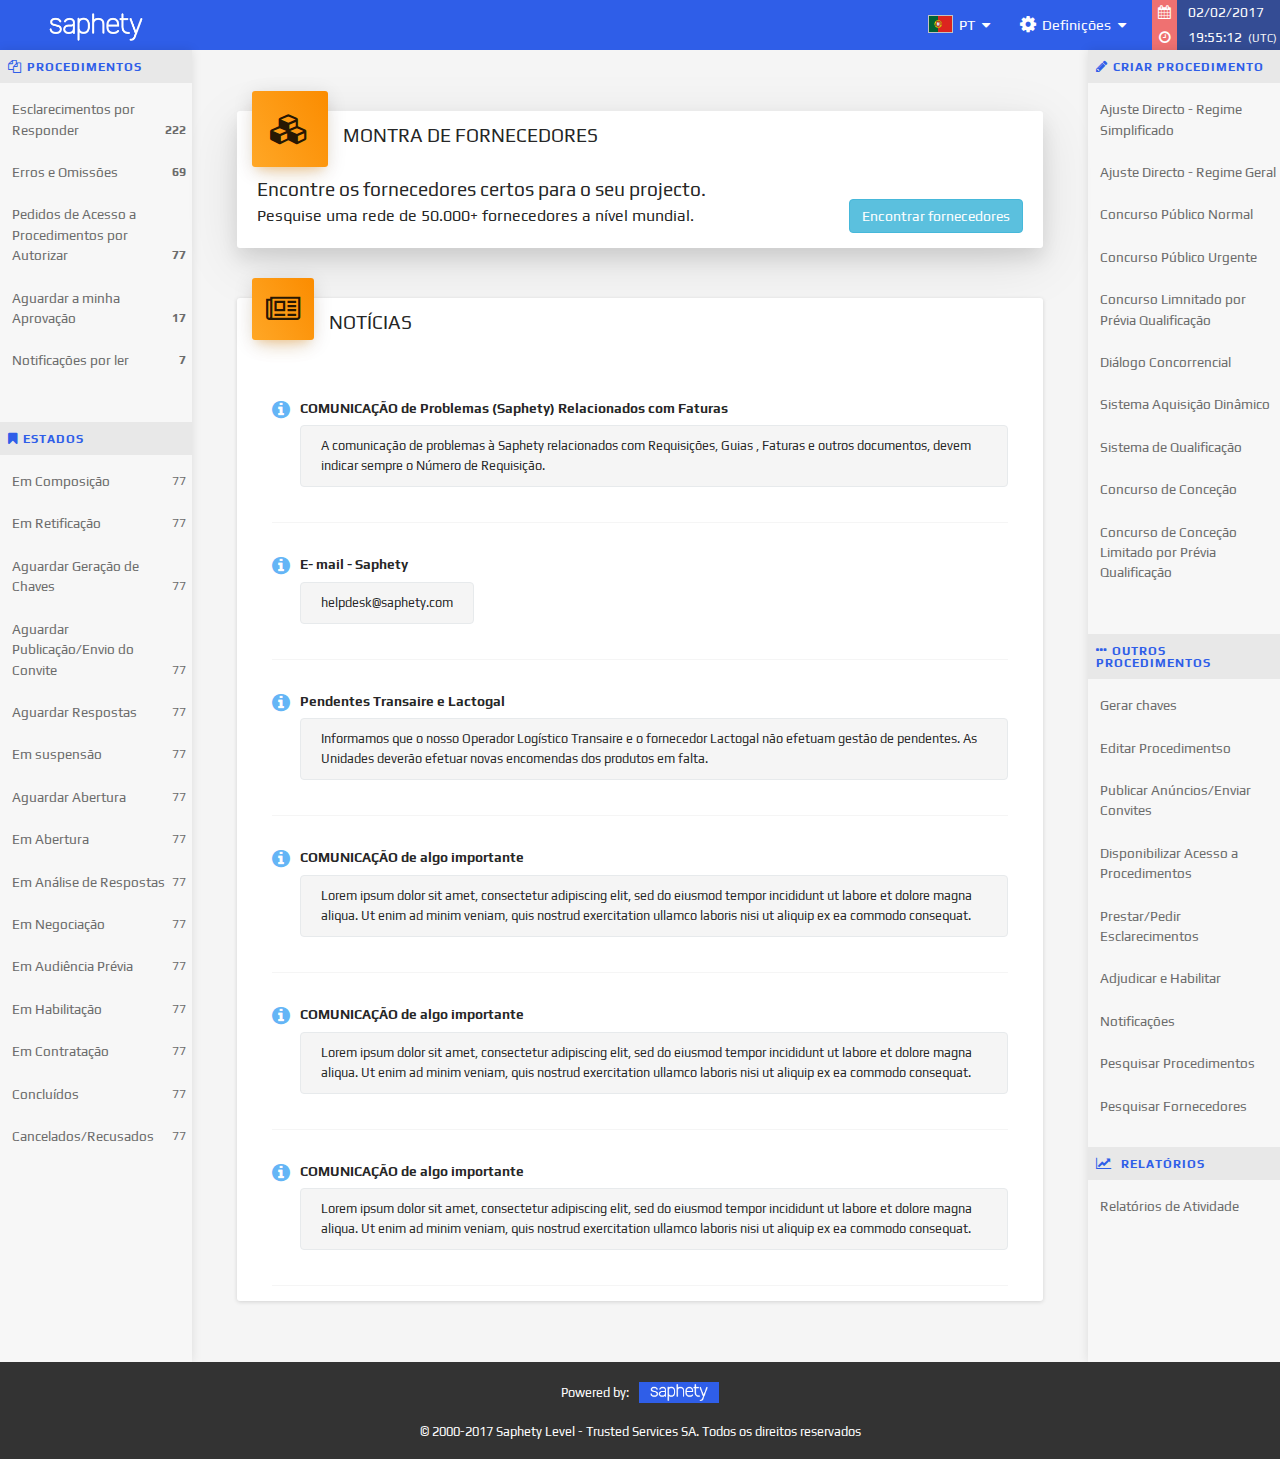
==== commit 8e903482: "Files for 13/02/2017" ====
--- a/index.html
+++ b/index.html
@@ -61,7 +61,7 @@
                     <div class="icon-wrap">
                         <i class="fa fa-calendar" aria-hidden="true"></i>
                     </div>
-                    <div class="d-t-counter m-l-sm">
+                    <div class="d-t-counter">
                       <span>02/02/2017</span>
                     </div>
 
@@ -70,7 +70,7 @@
                     <div class="icon-wrap">
                         <i class="fa fa-clock-o" aria-hidden="true"></i>
                     </div>
-                    <div class="d-t-counter m-l-sm">
+                    <div class="d-t-counter">
                       <span>19:55:12</span><span class="t-zone">(UTC)</span>
                     </div>
                 </div>
--- a/css/stylo.css
+++ b/css/stylo.css
@@ -1,2493 +1,2507 @@
-/*CSS RESET*/
-
-html, body, div, span, applet, object, iframe, h1, h2, h3, h4, h5, h6, p, blockquote, pre, a, abbr, acronym, address, big, cite, code, del, dfn, em, img, ins, kbd, q, s, samp, small, strike, strong, sub, sup, tt, var, b, u, i, center, dl, dt, dd, ol, ul, li, fieldset, form, label, legend, table, caption, tbody, tfoot, thead, tr, th, td, article, aside, canvas, details, embed, figure, figcaption, footer, header, hgroup, main, menu, nav, output, ruby, section, summary, time, mark, audio, video {
-    margin: 0;
-    padding: 0;
-    border: 0;
-    font-size: 100%;
-    font: inherit;
-    vertical-align: baseline;
-}
-
-
-/* HTML5 display-role reset for older browsers */
-
-article, aside, details, figcaption, figure, footer, header, hgroup, main, menu, nav, section {
-    display: block;
-}
-
-body {
-    line-height: 1;
-}
-
-ol, ul {
-    list-style: none;
-}
-
-blockquote, q {
-    quotes: none;
-    &:before, &:after {
-        content: '';
-        content: none;
-    }
-}
-
-table {
-    border-collapse: collapse;
-    border-spacing: 0;
-}
-
-
-/*STRUCTURE*/
-
-html, body {
-    width: 100%;
-    height: 100%;
-}
-
-body {
-    /*font-family: 'Roboto', sans-serif;*/
-    font-family: 'Play', sans-serif;
-}
-
-.app-master {
-    display: flex;
-    min-height: 100%;
-    flex-direction: column;
-    background: whitesmoke;
-}
-
-.app-header, .app-footer {
-    flex: 1;
-}
-
-.app-body {
-    display: flex;
-    flex: 1 0 auto;
-    /*flex-direction: column;*/
-    background: #f5f5f5;
-}
-
-.app-content {
-    flex: 1;
-}
-
-.app-main-nav, .app-aux-nav {
-    flex: 0 0 15%;
-    background-color: #f7f7f7;
-}
-
-.app-main-nav {
-    order: -1;
-}
-
-
-/*SUPER CLASSES*/
-
-.no-pad {
-    padding: 0;
-}
-
-.space-between-wrap {
-    display: flex;
-    justify-content: space-between;
-}
-
-.space-between-wrap.center {
-    align-items: center;
-}
-
-.shadow-1 {
-    box-shadow: 0 0 10px rgba(0, 0, 0, 0.1);
-}
-
-.shadow-2 {
-    box-shadow: 0 10px 100px -20px rgba(0, 0, 0, 0.1), 0 6px 20px 0 rgba(0, 0, 0, 0.1);
-}
-
-.shadow-3 {
-    box-shadow: 0 6px 12px rgba(0, 0, 0, 0.23), 0 10px 40px rgba(0, 0, 0, 0.19);
-}
-
-.shadow-4 {
-    box-shadow: 0 10px 20px rgba(0, 0, 0, 0.22), 0 14px 56px rgba(0, 0, 0, 0.25);
-}
-
-.shadow-5 {
-    box-shadow: 0 15px 24px rgba(0, 0, 0, 0.22), 0 19px 76px rgba(0, 0, 0, 0.3);
-}
-
-.performance-shadow {
-    position: relative;
-    -webkit-transition: -webkit-transform 0.2s ease-in-out;
-    transition: -webkit-transform 0.2s ease-in-out;
-    transition: transform 0.2s ease-in-out;
-    transition: transform 0.2s ease-in-out, -webkit-transform 0.2s ease-in-out;
-    will-change: transform;
-    box-shadow: 0 35px 50px -30px rgba(0, 0, 0, 0.2);
-}
-
-.performance-shadow:hover {
-    -webkit-transform: translateY(-5%);
-    transform: translateY(-5%);
-}
-
-.simple-shadow {
-    box-shadow: 0 60px 60px -40px rgba(135, 144, 158, 0.60);
-}
-
-
-/*HEADER*/
-
-.header-wrap {
-    height: 50px;
-    display: flex;
-    background: #2f5ee8;
-    color: #fff;
-}
-
-.header-wrap .header-logo {
-    flex: 0 0 15%;
-    height: 100%;
-    justify-content: center;
-    display: flex;
-    flex-direction: row;
-}
-
-.header-logo .img-wrap {
-    width: 130px;
-    padding-top: 10px;
-}
-
-.header-wrap .header-logo img {
-    max-width: 100%;
-    max-height: 100%;
-}
-
-.header-wrap .header-img {
-    flex: 0 0 52%;
-}
-
-.header-wrap .date-time {
-    flex: 0 0 10%;
-}
-
-.header-wrap .header-img img {
-    object-fit: none;
-    object-position: center;
-    height: 80px;
-    width: 100%;
-}
-
-.header-wrap .user-options {
-    flex: 0 0 75%;
-    display: flex;
-    justify-content: flex-end;
-    padding-right: 2%;
-}
-
-.flag-fitter {
-    width: 25px;
-    height: 18px;
-    border: 1px solid #c2c2c2;
-}
-
-.round-bg {
-    display: flex;
-    justify-content: center;
-    background: rgba(255, 255, 255, 0.45);
-    border-radius: 100%;
-    width: 25px;
-    height: 25px;
-}
-
-.user-options .list-wrap {
-    display: inline-flex;
-}
-
-.header-wrap .user-options ul li .main-icon {
-    font-size: 1.3em;
-    color: #fff;
-    line-height: 24px;
-}
-
-.header-wrap .user-options ul li.lang, .header-wrap .user-options ul li.lang a, .header-wrap .user-options ul li.settings, .header-wrap .user-options ul li.settings a {
-    display: flex;
-    align-items: center;
-}
-
-.header-wrap .user-options ul li.lang a, .header-wrap .user-options ul li.settings a {
-    color: #fff;
-    font-size: 0.9em;
-    text-decoration: none;
-}
-
-.header-wrap .user-options ul li.lang a>div, .header-wrap .user-options ul li.settings a>div {
-    /*display: inline-block;*/
-    margin-right: 6px;
-}
-
-.header-wrap .user-options ul li.lang span, .header-wrap .user-options ul li.settings span {
-    margin-right: 7px;
-}
-
-.header-wrap .user-options .list-wrap .dropdown-menu li a {
-    padding: 10px 20px;
-    color: #333;
-    font-size: 1em;
-}
-
-.header-wrap .user-options .list-wrap .dropdown-menu li a:hover, .header-wrap .user-options .list-wrap .dropdown-menu li a:focus {
-    background: #2f5ee8;
-    color: #fff;
-}
-
-.date-time {
-    display: flex;
-    flex-direction: column;
-    background-color: #344c94;
-    /*box-shadow: 0px 10px 100px -20px rgba(0, 0, 0, 0.3), 0px 6px 20px 0 rgba(0, 0, 0, 0.3);*/
-}
-
-.stack {
-    display: flex;
-    align-items: baseline;
-}
-
-.date-time .stack .icon-wrap {
-    display: inline-flex;
-    width: 25px;
-    height: 25px;
-    background-color: #ef7171;
-    align-items: center;
-    justify-content: center;
-}
-
-.date-time .stack .icon-wrap i {
-    font-size: 0.85em;
-}
-
-.date-time .stack span {
-    background: #344c94;
-    color: #fff;
-    padding: 0 3px;
-    font-size: 0.85em;
-}
-
-.date-time .stack span.t-zone {
-    font-size: 0.7em;
-    color: whitesmoke;
-}
-
-
-/*NAV*/
-
-#nav, #aux {
-    padding: 0;
-}
-
-.main-nav .menu .menu-label {
-    color: #FDFFFC;
-    font-weight: bold;
-}
-
-.sidebar .menu .menu-label {
-    background-color: #e8e8e8;
-    color: #2f5ee8;
-    font-weight: bold;
-    padding: 10px 0 10px 8px
-}
-
-.menu-label:not(:first-child) {
-    margin-top: 20px;
-}
-
-.menu-label i {
-    font-size: 1.1em;
-    margin-right: 5px;
-}
-
-.sidebar .main-title {
-    background: #90A4AE;
-    color: #fff;
-    padding: 10px 0px 10px 7px;
-    font-size: 0.9em;
-    font-weight: 300;
-    text-transform: uppercase;
-}
-
-.menu-label {
-    font-size: 0.75em;
-    letter-spacing: 1px;
-    margin-bottom: 5px;
-    text-transform: uppercase;
-}
-
-.sidebar .menu .menu-list li a {
-    font-size: 0.85em;
-    line-height: 1.5em;
-    color: #6b6b6b;
-}
-
-.sidebar.affix-selector .menu .menu-list li.checked {
-    position: relative;
-}
-
-.sidebar.affix-selector .menu .menu-list li.active {}
-
-.sidebar.affix-selector .menu .menu-list li.checked::after {
-    content: "\f00c";
-    font-family: FontAwesome;
-    font-style: normal;
-    font-weight: normal;
-    color: #2f5ee8;
-    text-decoration: inherit;
-    font-size: 1.1em;
-    padding-right: 0.5em;
-    position: absolute;
-    top: 19px;
-    right: 0;
-}
-
-.sidebar.affix-selector .menu .menu-list li.checked:hover::after {
-    color: #fff;
-}
-
-.sidebar.affix-selector .menu .menu-list li .label {
-    margin-right: 5px;
-}
-
-.sidebar.affix-selector .menu .menu-list li a {
-    display: inline-block;
-    padding: 20px 0 20px 10px;
-}
-
-.sidebar.affix-selector .menu .menu-list li.active a {
-    font-weight: 900;
-}
-
-.menu-list a {
-    width: 100%;
-    display: flex;
-    border-radius: 2px;
-    padding: 11px 0 11px 12px;
-    text-decoration: none;
-}
-
-#nav .menu .menu-list .space-between-wrap {
-    align-items: flex-end;
-}
-
-.sidebar .menu .menu-list .bold-counter {
-    font-size: 0.9em;
-    font-weight: 600;
-    margin-right: 0.5em;
-}
-
-.sidebar .menu .menu-list .light-counter {
-    font-size: 0.9em;
-    font-weight: 400;
-    margin-right: 0.5em;
-}
-
-.icon-menu .fa {
-    font-size: 14px;
-}
-
-aside .menu-list li {
-    cursor: pointer;
-    position: relative;
-    transition: all .4s;
-    -webkit-transition: all .4s;
-    -moz-transition: all .4s;
-}
-
-aside .menu-list li:hover {
-    background-color: #2f5ee8;
-    transition: all .4s;
-    -webkit-transition: all .4s;
-    -moz-transition: all .4s;
-}
-
-.sidebar .menu .menu-list li a:hover {
-    color: #fff;
-    transition: color .2s;
-    -webkit-transition: color .2s;
-    -moz-transition: color .2s;
-}
-
-
-/*CONTENT STRUCT*/
-
-.content-title {
-    border-bottom: 1px solid #e8e8e8;
-    /*border-top: 1px solid #e8e8e8;*/
-    padding: 20px 0 15px;
-    display: flex;
-    justify-content: space-between;
-}
-
-.content-title.simple {
-    border-bottom: none;
-    padding: 0;
-}
-
-.content-title .titles-area .main-title h3 {
-    display: inline-block;
-    font-size: 1.4em;
-    font-weight: 400;
-    margin: 0 0 7px;
-    text-transform: uppercase;
-}
-
-.content-title .titles-area .sub-title {
-    display: flex;
-    font-size: 1.2em;
-    font-weight: 300;
-    color: #8c8c8c;
-    margin-left: 5px;
-}
-
-.content-title .titles-area .sub-title .label {
-    font-size: 0.6em;
-    margin-right: 5px;
-}
-
-.content-title .titles-area .back-action {
-    font-size: 0.9em;
-}
-
-.content-title .titles-area .back-action a {
-    color: #9E9E9E;
-}
-
-.content-title .titles-area .back-action a:hover {
-    color: #2f5ee8;
-}
-
-.content-title .titles-area .back-action i {
-    padding-right: 3px;
-}
-
-.content-title .actions-area button:hover {
-    background: #2f5ee8;
-    color: #fff;
-}
-
-.actions-area button i {
-    padding-right: 5px;
-}
-
-.content-title .total {
-    font-size: 0.8em;
-    font-weight: 700;
-    color: #8c8c8c;
-    margin-left: 7px;
-}
-
-.info-service {
-    display: flex;
-    flex-direction: row;
-    align-items: center;
-    flex: 1;
-    padding: 0 0 0 20px;
-    border-left: 4px solid rgba(47, 94, 232, 0.49);
-}
-
-.info-service .box {
-    margin-right: 5%;
-}
-
-.info-service .box .labeling {
-    font-size: 1em;
-    font-weight: 600;
-    padding: 10px 0;
-    color: #85888a;
-}
-
-.inner-content.middle {
-    padding: 4% 5%;
-}
-
-.inner-content {
-    padding: 2%;
-}
-
-.label {
-    width: 25px;
-    display: inline-block;
-    padding: 0.4em 0;
-    font-size: 75%;
-    font-weight: bold;
-    line-height: 1;
-    text-align: center;
-    white-space: nowrap;
-    vertical-align: baseline;
-    border-radius: .25em;
-}
-
-.label.auto-fit {
-    width: auto;
-    padding: 0.4em 0.6em;
-}
-
-.label.label-plaine {
-    background-color: #d1dade;
-    color: #FFFFFF;
-}
-
-.label.label-primary {
-    background-color: #ef7171;
-    ;
-    color: #FFFFFF;
-}
-
-.label.lable-warning {
-    background-color: #f8ac59;
-    color: #FFFFFF;
-}
-
-.label.lable-danger {
-    background-color: #ed5565;
-    color: #FFFFFF;
-}
-
-.label.label-blue {
-    background-color: #1c84c6;
-    color: #FFFFFF;
-}
-
-.news-activity-list {
-    height: 100%;
-    /*height: 445px;*/
-    /*overflow: auto;*/
-    /*border-top: 10px solid #fff;*/
-    /*border-bottom: 10px solid #fff;*/
-}
-
-.news-activity-list .news-element {
-    display: flex;
-    flex-direction: row;
-    border-bottom: 1px solid #f5f5f5;
-    padding: 20px 0 30px;
-}
-
-.news-activity-list .news-element i {
-    font-size: 1.3em;
-    padding-top: 13px;
-    margin-right: 10px;
-    color: #64B5F6;
-}
-
-.news-activity-list .news-element .news-body {
-    padding-top: 15px;
-}
-
-.news-activity-list .news-element .news-body h5 {
-    font-size: 0.85em;
-    font-weight: 600;
-}
-
-.news-activity-list .news-element .news-body .message {
-    border: 1px solid #e7eaec;
-    box-shadow: none;
-    margin-top: 10px;
-    margin-bottom: 5px;
-    padding: 10px 20px;
-    font-size: 0.8em;
-    line-height: 20px;
-    border-radius: 4px;
-    background-color: #f5f5f5;
-}
-
-.hr-line-dashed {
-    border-top: 1px dashed #e7eaec;
-    color: #ffffff;
-    background-color: #ffffff;
-    height: 1px;
-    margin: 20px 0;
-}
-
-.liner {
-    display: flex;
-    align-items: flex-start;
-    text-align: left;
-    font-weight: 600;
-    font-size: 1.1em;
-}
-
-.liner:after {
-    content: '';
-    flex-grow: 1;
-    height: 1px;
-    background: #e6e6e6;
-    min-width: 20px;
-    margin-left: 10px;
-    margin-top: 10px;
-}
-
-
-/*MARGINS*/
-
-.m-xxs {
-    margin: 2px 4px;
-}
-
-.m-xs {
-    margin: 5px;
-}
-
-.m-sm {
-    margin: 10px;
-}
-
-.m-md {
-    margin: 20px;
-}
-
-.m-lg {
-    margin: 30px;
-}
-
-.m-xl {
-    margin: 50px;
-}
-
-.m-n {
-    margin: 0 !important;
-}
-
-.m-l-none {
-    margin-left: 0;
-}
-
-.m-l-xs {
-    margin-left: 5px;
-}
-
-.m-l-sm {
-    margin-left: 10px;
-}
-
-.m-l {
-    margin-left: 15px;
-}
-
-.m-l-md {
-    margin-left: 20px;
-}
-
-.m-l-lg {
-    margin-left: 30px;
-}
-
-.m-l-xl {
-    margin-left: 40px;
-}
-
-.m-l-n-xxs {
-    margin-left: -1px;
-}
-
-.m-l-n-xs {
-    margin-left: -5px;
-}
-
-.m-l-n-sm {
-    margin-left: -10px;
-}
-
-.m-l-n {
-    margin-left: -15px;
-}
-
-.m-l-n-md {
-    margin-left: -20px;
-}
-
-.m-l-n-lg {
-    margin-left: -30px;
-}
-
-.m-l-n-xl {
-    margin-left: -40px;
-}
-
-.m-t-none {
-    margin-top: 0;
-}
-
-.m-t-xxs {
-    margin-top: 1px;
-}
-
-.m-t-xs {
-    margin-top: 5px;
-}
-
-.m-t-sm {
-    margin-top: 10px;
-}
-
-.m-t {
-    margin-top: 15px;
-}
-
-.m-t-md {
-    margin-top: 20px;
-}
-
-.m-t-lg {
-    margin-top: 30px;
-}
-
-.m-t-xl {
-    margin-top: 40px;
-}
-
-.m-t-n-xxs {
-    margin-top: -1px;
-}
-
-.m-t-n-xs {
-    margin-top: -5px;
-}
-
-.m-t-n-sm {
-    margin-top: -10px;
-}
-
-.m-t-n {
-    margin-top: -15px;
-}
-
-.m-t-n-md {
-    margin-top: -20px;
-}
-
-.m-t-n-lg {
-    margin-top: -30px;
-}
-
-.m-t-n-xl {
-    margin-top: -40px;
-}
-
-.m-r-none {
-    margin-right: 0;
-}
-
-.m-r-xxs {
-    margin-right: 1px;
-}
-
-.m-r-xs {
-    margin-right: 5px;
-}
-
-.m-r-sm {
-    margin-right: 10px;
-}
-
-.m-r {
-    margin-right: 15px;
-}
-
-.m-r-md {
-    margin-right: 20px;
-}
-
-.m-r-lg {
-    margin-right: 30px;
-}
-
-.m-r-xl {
-    margin-right: 40px;
-}
-
-.m-r-n-xxs {
-    margin-right: -1px;
-}
-
-.m-r-n-xs {
-    margin-right: -5px;
-}
-
-.m-r-n-sm {
-    margin-right: -10px;
-}
-
-.m-r-n {
-    margin-right: -15px;
-}
-
-.m-r-n-md {
-    margin-right: -20px;
-}
-
-.m-r-n-lg {
-    margin-right: -30px;
-}
-
-.m-r-n-xl {
-    margin-right: -40px;
-}
-
-.m-b-none {
-    margin-bottom: 0;
-}
-
-.m-b-xxs {
-    margin-bottom: 1px;
-}
-
-.m-b-xs {
-    margin-bottom: 5px;
-}
-
-.m-b-sm {
-    margin-bottom: 10px;
-}
-
-.m-b {
-    margin-bottom: 15px;
-}
-
-.m-b-md {
-    margin-bottom: 20px;
-}
-
-.m-b-lg {
-    margin-bottom: 30px;
-}
-
-.m-b-xl {
-    margin-bottom: 40px;
-}
-
-.m-b-n-xxs {
-    margin-bottom: -1px;
-}
-
-.m-b-n-xs {
-    margin-bottom: -5px;
-}
-
-.m-b-n-sm {
-    margin-bottom: -10px;
-}
-
-.m-b-n {
-    margin-bottom: -15px;
-}
-
-.m-b-n-md {
-    margin-bottom: -20px;
-}
-
-.m-b-n-lg {
-    margin-bottom: -30px;
-}
-
-.m-b-n-xl {
-    margin-bottom: -40px;
-}
-
-
-/*TABLES STYLE*/
-
-table {
-    background-color: transparent;
-    font-size: 0.85em;
-}
-
-.table>thead>tr>th {
-    border-bottom: 1px solid #DDDDDD;
-    vertical-align: bottom;
-    font-weight: 500;
-    font-size: 1.1em;
-    color: #78909c;
-}
-
-.table>thead>tr>th .intro {
-    color: #E0E0E0;
-    -webkit-transform: rotate(90deg);
-    -moz-transform: rotate(90deg);
-    -ms-transform: rotate(90deg);
-    -o-transform: rotate(90deg);
-    transform: rotate(90deg);
-}
-
-.table>thead>tr>th i {
-    margin-left: 7px;
-    color: #BDBDBD;
-}
-
-.table>thead>tr>th, .table>tbody>tr>th, .table>tfoot>tr>th, .table>thead>tr>td, .table>tbody>tr>td, .table>tfoot>tr>td {
-    border-top: 1px solid #e7eaec;
-    line-height: 1.42857;
-    padding: 8px;
-    vertical-align: middle;
-    ;
-}
-
-.table>tbody>tr>td .label {
-    width: 60px;
-    padding: 0.4em 0.5em;
-}
-
-.table-striped>tbody>tr:nth-of-type(odd) {
-    background-color: #f9f9f9;
-}
-
-.table a:hover {
-    color: #2f5ee8;
-    font-weight: 400;
-}
-
-.table .currency {
-    font-size: 1.3em;
-    font-weight: 400;
-    padding-right: 5px;
-}
-
-.table .actions a {
-    margin-right: 10px;
-}
-
-.table .actions a i {
-    font-size: 1.3em;
-}
-
-.table tr.col-line {
-    display: none;
-}
-
-.table tr.col-line td {
-    border-top: none!important;
-}
-
-.table tr.col-line .more-info-wrap {
-    padding: 10px 0;
-}
-
-.table tr.col-line .more-info-wrap ul {
-    display: flex;
-    justify-content: flex-start;
-    font-size: 0.9em;
-}
-
-.table tr.col-line .more-info-wrap ul li {
-    margin-right: 5%;
-}
-
-.table tr.col-line .more-info-wrap ul li span:first-child {
-    font-weight: 600;
-    margin-right: 5px;
-}
-
-.table tr.colour {
-    background: #f9f9f9;
-}
-
-.sub-total-wrap, .total-wrap {
-    display: flex;
-    justify-content: flex-end;
-}
-
-.sub-total span:first-child, .total span:first-child {
-    font-size: 0.9em;
-    font-weight: 600;
-    margin-right: 5px;
-}
-
-.sub-total span:last-child, .total span:last-child {
-    font-size: 1em;
-}
-
-.sub-total {
-    margin-right: 40px;
-}
-
-.total {
-    background: #cfd8dc;
-    padding: 13px;
-    border-radius: 3px;
-}
-
-.form-control.highlighter {
-    border: 1px solid #a6a6a6;
-    box-shadow: rgba(0, 0, 0, 0.0980392) 0px 10px 100px -20px, rgba(0, 0, 0, 0.0980392) 0px 6px 20px 0px;
-}
-
-.input-w-actions {
-    display: flex;
-    align-items: center;
-}
-
-.input-w-actions i {
-    font-size: 1.2em;
-    margin: 0 0.3rem;
-    color: #757575;
-}
-
-.form-control {
-    background-color: #FFFFFF;
-    background-image: none;
-    border: 1px solid #e5e6e7;
-    border-radius: 1px;
-    color: inherit;
-    display: block;
-    padding: 6px 12px;
-    transition: border-color 0.15s ease-in-out 0s, box-shadow 0.15s ease-in-out 0s;
-    width: 100%;
-    font-size: 14px;
-    box-shadow: none;
-}
-
-
-/*FLEXBOX TABS*/
-
-.tabs-wrap {
-    padding: 10px 0;
-}
-
-.tabs {
-    display: -webkit-box;
-    display: -webkit-flex;
-    display: -ms-flexbox;
-    display: flex;
-    -webkit-flex-wrap: wrap;
-    -ms-flex-wrap: wrap;
-    flex-wrap: wrap;
-    background: #f5f5f5;
-    border-top: 2px solid #e7e7e7;
-}
-
-.tabs .tab-label {
-    -webkit-box-ordinal-group: 2;
-    -webkit-order: 1;
-    -ms-flex-order: 1;
-    order: 1;
-    display: block;
-    font-size: 1em;
-    padding: 0.9rem 1.3rem;
-    margin-right: 0.2rem;
-    cursor: pointer;
-    background: #f5f5f5;
-    font-weight: 400;
-    -webkit-transition: background ease 0.2s;
-    transition: background ease 0.2s;
-    color: #a7a7a7;
-}
-
-.tabs .tab-label.truncate {
-    width: 250px;
-    white-space: nowrap;
-    overflow: hidden;
-    text-overflow: ellipsis;
-}
-
-.tabs .tab {
-    -webkit-box-ordinal-group: 100;
-    -webkit-order: 99;
-    -ms-flex-order: 99;
-    order: 99;
-    -webkit-box-flex: 1;
-    -webkit-flex-grow: 1;
-    -ms-flex-positive: 1;
-    flex-grow: 1;
-    width: 100%;
-    display: none;
-    padding: 1rem;
-    background: transparent;
-    font-size: 0.9em;
-    border-top: 2px solid #e7e7e7;
-    border-left: 1px solid #f5f5f5;
-    border-right: 1px solid #f5f5f5;
-    border-bottom: 1px solid #f5f5f5;
-}
-
-.tabs .tab.white {
-    background: #fff;
-}
-
-.tabs .tab.fit-pad {
-    padding: 1rem 0;
-}
-
-.tabs input[type="radio"] {
-    position: absolute;
-    opacity: 0;
-}
-
-.tabs input[type="radio"]:checked+.tab-label {
-    background: whitesmoke;
-    border-bottom: 4px solid #FF5722;
-    color: #2f5ee8;
-    font-weight: 600;
-}
-
-.tabs input[type="radio"]:checked+label+.tab {
-    display: block;
-}
-
-.tab textarea {
-    width: 100%;
-    min-height: 50px;
-}
-
-.dual-content.tabs-wrap {
-    padding: 10px 0;
-}
-
-.dual-content .tabs {
-    display: -webkit-box;
-    display: -webkit-flex;
-    display: -ms-flexbox;
-    display: flex;
-    -webkit-flex-wrap: wrap;
-    -ms-flex-wrap: wrap;
-    flex-wrap: wrap;
-    background: #f5f5f5;
-}
-
-.dual-content .tabs .tab-label {
-    -webkit-box-ordinal-group: 2;
-    -webkit-order: 1;
-    -ms-flex-order: 1;
-    order: 1;
-    display: block;
-    font-size: 1em;
-    padding: 0.9rem 1.3rem;
-    margin: 0;
-    width: 50%;
-    cursor: pointer;
-    background: #E0E0E0;
-    font-weight: 400;
-    -webkit-transition: background ease 0.2s;
-    transition: background ease 0.2s;
-    color: #a7a7a7;
-    text-align: center;
-}
-
-.dual-content .tabs .tab {
-    -webkit-box-ordinal-group: 100;
-    -webkit-order: 99;
-    -ms-flex-order: 99;
-    order: 99;
-    -webkit-box-flex: 1;
-    -webkit-flex-grow: 1;
-    -ms-flex-positive: 1;
-    flex-grow: 1;
-    width: 100%;
-    display: none;
-    padding: 1rem;
-    background: transparent;
-    font-size: 0.9em;
-    border-left: 1px solid #f5f5f5;
-    border-right: 1px solid #f5f5f5;
-    border-bottom: 1px solid #f5f5f5;
-}
-
-.dual-content .tabs .tab.fit-pad {
-    padding: 1rem 0;
-}
-
-.dual-content .tabs input[type="radio"] {
-    position: absolute;
-    opacity: 0;
-}
-
-.dual-content .tabs input[type="radio"]:checked+.tab-label {
-    background: #78909C;
-    border: none;
-    color: #fff;
-    font-weight: 600;
-}
-
-.dual-content .tabs input[type="radio"]:checked+label+.tab {
-    display: block;
-}
-
-
-/*CHECKBOXES*/
-
-.material input[type="checkbox"] {
-    display: none;
-}
-
-.material input[type="checkbox"]:checked+label {
-    background: #2f5ee8;
-    border-color: #2f5ee8;
-}
-
-.material input[type="checkbox"]:checked+label:after {
-    transform: scale(1.3);
-}
-
-.material label {
-    display: block;
-    box-sizing: border-box;
-    width: 20px;
-    height: 20px;
-    margin-top: 7px;
-    background: #fff;
-    border: 2px solid #d0cece;
-    border-radius: 10%;
-    position: relative;
-    cursor: pointer;
-    transition: .2s;
-}
-
-.material label:before {
-    content: '';
-    position: absolute;
-    display: block;
-    /*height: 300%;
-    width: 300%;
-    top: -100%;
-    left: -100%;*/
-    z-index: -1;
-    border-radius: 50%;
-    transition: .3s;
-}
-
-.material label:after {
-    content: '';
-    display: block;
-    height: 100%;
-    width: 100%;
-    background: url("http://goo.gl/415eDC") center center no-repeat;
-    background-size: contain;
-    transform: scale(0);
-    transition: .2s;
-}
-
-.material label:active:before {
-    background: #bfbfbf;
-}
-
-
-/*TAB_CONTENT STYLES*/
-
-.item-counter-wrap {}
-
-.item-counter {
-    background: #fff;
-    padding: 20px;
-    display: flex;
-    justify-content: center;
-    border-radius: 3px;
-    box-shadow: 0 10px 100px -20px rgba(0, 0, 0, 0.1), 0 6px 20px 0 rgba(0, 0, 0, 0.1);
-    /*box-shadow: 3px 3px 7px rgba(0, 0, 0, 0.25);*/
-}
-
-.item-counter i {
-    font-size: 3em;
-    margin-right: 25px;
-    line-height: 1em;
-    color: #b9b9b9;
-}
-
-.item-counter .description {
-    font-weight: 300;
-    font-size: 0.95em;
-    text-transform: uppercase;
-}
-
-.item-counter .description p:first-child {
-    margin-bottom: 15px;
-}
-
-.item-counter .description p:last-child b {
-    font-weight: 600;
-}
-
-
-/*PAGINATION*/
-
-.content-pagination {
-    display: flex;
-    justify-content: space-between;
-}
-
-.simple-pag>div:first-child {
-    padding-top: 4px;
-}
-
-.simple-pag>div {
-    display: inline-block;
-    float: left;
-}
-
-.info-pagination {
-    padding-right: 12px;
-    height: 22px;
-}
-
-.info-pagination .default-line {
-    font-size: 0.9em;
-    font-weight: 400;
-}
-
-.info-pagination .small-number, .info-pagination .big-number {
-    /*background: #fff;*/
-    border-radius: 3px;
-    /*padding: 2px 5px;*/
-    margin: 0 5px;
-    font-weight: 700;
-    font-size: 1em;
-    color: #616161;
-}
-
-.icon-pag {
-    font-size: 2em;
-    border-left: 1px solid #d4d4d4;
-    padding-left: 18px;
-    border-radius: 0;
-}
-
-.pag-inline {
-    margin: 0;
-}
-
-.pagination {
-    display: inline-block;
-    /*padding-left: 0;*/
-    /*margin: 20px 0;*/
-    /*border-radius: 4px;*/
-}
-
-.icon-pag .pagination-first, .icon-pag .pagination-last, .icon-pag .pagination-next, .icon-pag .pagination-prev {
-    font-family: FontAwesome;
-}
-
-.pagination>li {
-    display: inline;
-}
-
-.pagination>li>a, .pagination>li>span {
-    background-color: #FFFFFF;
-    border: 1px solid #DDDDDD;
-    color: inherit;
-    float: left;
-    line-height: 1.42857;
-    margin-left: -1px;
-    padding: 4px 10px;
-    position: relative;
-    text-decoration: none;
-}
-
-.pagination>li>a, .pagination>li>span {
-    padding: 5px 10px 4px !important;
-}
-
-.pagination>.active>a, .pagination>.active>a:focus, .pagination>.active>a:hover, .pagination>.active>span, .pagination>.active>span:focus, .pagination>.active>span:hover {
-    z-index: 3;
-    color: #fff;
-    cursor: default;
-    background-color: #2f5ee8;
-    border-color: #2f5ee8;
-}
-
-.pagination>li>a:focus, .pagination>li>a:hover, .pagination>li>span:focus, .pagination>li>span:hover {
-    z-index: 2;
-    color: #2f5ee8;
-    background-color: #eee;
-    border-color: #ddd;
-}
-
-
-/*SPECIAL CLASSES*/
-
-.is-hidden {
-    display: none;
-}
-
-
-/*LOGIN PAGE*/
-
-.login-page-wrapper {
-    display: flex;
-}
-
-.main-wrap-login {
-    display: flex;
-    justify-content: center;
-    align-items: center;
-    min-height: 100%;
-    color: #fff;
-    background: #222222;
-    background: #263238;
-    /* fallback for old browsers */
-    background: -webkit-linear-gradient(to top, #FAFAFA, #BDBDBD);
-    /* Chrome 10-25, Safari 5.1-6 */
-    background: linear-gradient(to top, #FAFAFA, #BDBDBD);
-    /* W3C, IE 10+/ Edge, Firefox 16+, Chrome 26+, Opera 12+, Safari 7+ */
-}
-
-.main-wrap-login section {
-    flex: 0 0 50%;
-    margin-left: 50%;
-    padding-top: 30px;
-}
-
-.main-wrap-login aside {
-    background-color: #222;
-    color: white;
-    display: flex;
-    flex-direction: column;
-    justify-content: center;
-    align-items: center;
-    height: 100vh;
-    position: fixed;
-    top: 0;
-    left: 0;
-    width: 50%;
-    flex: 0 0 50%;
-    padding: 0;
-}
-
-.login-side {
-    width: 100%;
-    height: 100%;
-    display: flex;
-    flex-direction: column;
-    justify-content: center;
-    align-items: center;
-    height: 100vh;
-    position: fixed;
-    top: 0;
-    right: 0;
-    width: 50%;
-    flex: 0 0 50%;
-    padding: 0;
-}
-
-.split-pane {
-    padding-top: 1em;
-    background-size: cover;
-    background-repeat: no-repeat;
-    background-position: center center;
-    min-height: 9em;
-    font-size: 2em;
-    color: white;
-}
-
-.image-side {
-    background-image: url(../img/login.jpg);
-}
-
-.b-and-w {
-    -webkit-filter: grayscale(1);
-    filter: grayscale(1);
-}
-
-.darken {
-    filter: brightness(.5);
-    -webkit-filter: brightness(.5);
-}
-
-.multiple-filters {
-    -webkit-filter: contrast(1.4) saturate(1.8) sepia(.6);
-    filter: contrast(1.4) saturate(1.8) sepia(.6);
-}
-
-.hue-rotate {
-    filter: hue-rotate(180deg);
-    -webkit-filter: hue-rotate(180deg);
-    -moz-filter: hue-rotate(180deg);
-    -o-filter: hue-rotate(180deg);
-    -ms-filter: hue-rotate(180deg);
-}
-
-.base-container {
-    background: #e1e1e1;
-    color: #333;
-    padding: 40px;
-    border-radius: 3px;
-    width: 450px;
-    display: flex;
-    flex-direction: column;
-    box-shadow: 0 10px 100px -20px rgba(0, 0, 0, 0.1), 0 6px 20px 0 rgba(0, 0, 0, 0.1);
-}
-
-.login-item {
-    color: #ffff;
-    padding: 25px 25px 0;
-    margin: 20px 20px 0;
-    border-radius: 3px;
-}
-
-.huge {
-    padding: 15px 0;
-    text-transform: uppercase;
-    font-size: 1.1em;
-}
-
-.huge:hover {
-    background-color: #2f5ee8;
-}
-
-
-/*BUTTONS*/
-
-.saph .btn:hover {
-    background-color: #2f5ee8;
-    border-color: #2f5ee8;
-}
-
-
-/*FOOTER*/
-
-.footer-wrap {
-    display: flex;
-    flex-direction: column;
-    align-items: center;
-    padding: 20px 0;
-    background: #333;
-    color: #fff;
-    font-size: 0.8em;
-}
-
-.footer-wrap .powered {
-    display: flex;
-    align-items: center;
-    padding-bottom: 20px;
-}
-
-.img-power-wrap {
-    width: 80px;
-    margin-left: 10px;
-}
-
-.img-power-wrap img {
-    max-width: 100%;
-    max-height: 100%;
-}
-
-
-/*FORM FLEX TEST 1*/
-
-.form-flex {
-    width: 100%;
-    display: flex;
-}
-
-.form-flex.inline-display {
-    width: 100%;
-    display: flex;
-    flex-flow: row nowrap;
-    justify-content: space-between;
-    align-items: stretch;
-}
-
-.form-flex.full-display {
-    width: 100%;
-    display: flex;
-    flex-direction: column;
-}
-
-.form-flex .form-group {
-    width: 100%;
-    margin-bottom: 1rem;
-    display: flex;
-    justify-content: flex-end;
-    flex-flow: column wrap;
-}
-
-.form-flex .form-group.at-start {
-    justify-content: flex-start;
-}
-
-.form-flex .form-group label {
-    display: inline-block;
-    margin-bottom: .5rem;
-}
-
-.form-flex .form-group input[type="text"], .form-flex .form-group textarea, .form-flex .form-group select {
-    display: block;
-    width: 100%;
-    padding: 0.5rem 0.75rem;
-    font-size: 1rem;
-    line-height: 1.25;
-    color: #464a4c;
-    background-color: #fff;
-    background-image: none;
-    -webkit-background-clip: padding-box;
-    background-clip: padding-box;
-    border: 1px solid #e5e6e7;
-    /*border-radius: 0.25rem;*/
-    -webkit-transition: border-color ease-in-out 0.15s, -webkit-box-shadow ease-in-out 0.15s;
-    transition: border-color ease-in-out 0.15s, -webkit-box-shadow ease-in-out 0.15s;
-    -o-transition: border-color ease-in-out 0.15s, box-shadow ease-in-out 0.15s;
-    transition: border-color ease-in-out 0.15s, box-shadow ease-in-out 0.15s;
-    transition: border-color ease-in-out 0.15s, box-shadow ease-in-out 0.15s, -webkit-box-shadow ease-in-out 0.15s;
-}
-
-.form-flex .form-control:focus {
-    color: #464a4c;
-    background-color: #fff;
-    border-color: #2f5ee8;
-    outline: none;
-    box-shadow: none;
-}
-
-.flex-inner {
-    display: flex;
-    flex-wrap: wrap;
-    align-items: center;
-    flex: 1 0 220px;
-}
-
-.flex-inner li {
-    width: auto;
-    width: auto;
-    display: flex;
-    align-items: center;
-}
-
-.flex-inner li .material {
-    display: inline-flex;
-}
-
-.flex-inner li .material-cb-label {
-    padding-top: 5px;
-    margin: 0 0.5rem;
-}
-
-
-/*COMPANY GRID*/
-
-.flex-company-grid {}
-
-.flex-company-grid img {
-    height: auto;
-    max-width: 100%;
-    vertical-align: middle;
-}
-
-.flex-company-grid .btn--block {
-    display: block;
-    width: 100%;
-}
-
-.flex-company-grid .cards {
-    display: -webkit-box;
-    display: -ms-flexbox;
-    display: flex;
-    -ms-flex-wrap: wrap;
-    flex-wrap: wrap;
-    list-style: none;
-    margin: 0;
-    padding: 0;
-}
-
-.flex-company-grid .cards__item {
-    display: -webkit-box;
-    display: -ms-flexbox;
-    display: flex;
-    padding: 1rem;
-}
-
-@media (min-width: 40rem) {
-    .flex-company-grid .cards__item {
-        width: 50%;
-    }
-}
-
-@media (min-width: 56rem) {
-    .flex-company-grid .cards__item {
-        /*width: 33.3333%;*/
-        width: 25%;
-    }
-}
-
-.flex-company-grid .card {
-    background-color: white;
-    border-radius: 0.25rem;
-    box-shadow: 0 20px 40px -14px rgba(0, 0, 0, 0.25);
-    display: -webkit-box;
-    display: -ms-flexbox;
-    display: flex;
-    -webkit-box-orient: vertical;
-    -webkit-box-direction: normal;
-    -ms-flex-direction: column;
-    flex-direction: column;
-    overflow: hidden;
-}
-
-.flex-company-grid .card:hover .card__image {
-    -webkit-filter: contrast(100%);
-    filter: contrast(100%);
-}
-
-.flex-company-grid .card__content {
-    display: -webkit-box;
-    display: -ms-flexbox;
-    display: flex;
-    -webkit-box-flex: 1;
-    -ms-flex: 1 1 auto;
-    flex: 1 1 auto;
-    -webkit-box-orient: vertical;
-    -webkit-box-direction: normal;
-    -ms-flex-direction: column;
-    flex-direction: column;
-    padding: 1rem;
-}
-
-.flex-company-grid .card__image {
-    background-position: center center;
-    background-repeat: no-repeat;
-    background-size: cover;
-    border-top-left-radius: 0.25rem;
-    border-top-right-radius: 0.25rem;
-    -webkit-filter: contrast(70%);
-    filter: contrast(70%);
-    overflow: hidden;
-    position: relative;
-    -webkit-transition: -webkit-filter 0.5s cubic-bezier(0.43, 0.41, 0.22, 0.91);
-    transition: -webkit-filter 0.5s cubic-bezier(0.43, 0.41, 0.22, 0.91);
-    transition: filter 0.5s cubic-bezier(0.43, 0.41, 0.22, 0.91);
-    transition: filter 0.5s cubic-bezier(0.43, 0.41, 0.22, 0.91), -webkit-filter 0.5s cubic-bezier(0.43, 0.41, 0.22, 0.91);
-}
-
-.flex-company-grid .card__image::before {
-    content: "";
-    display: block;
-    padding-top: 56.25%;
-}
-
-@media (min-width: 40rem) {
-    .flex-company-grid .card__image::before {
-        padding-top: 66.6%;
-    }
-}
-
-.flex-company-grid .card-image-1 {
-    background-image: url(http://www.grandeconsumo.com//uploads/novidades/upload10218_0.jpg);
-}
-
-.flex-company-grid .card-image-2 {
-    background-image: url(http://static.wixstatic.com/media/105ba6_a351121f38bb402c881d3aa44f62b139.jpg_srz_1563_1172_85_22_0.50_1.20_0.00_jpg_srz);
-}
-
-.flex-company-grid .card-image-3 {
-    background-image: url(https://www.androidcentral.com/sites/androidcentral.com/files/styles/large/public/article_images/2016/05/daydream_0.jpg?itok=ML6SwvkT);
-}
-
-.flex-company-grid .card-image-4 {
-    background-image: url(http://www.desktopimages.org/pictures/2013/1220/1/ferrari-logo-wallpaper-6248.jpg);
-}
-
-.flex-company-grid .card-image-5 {
-    background-image: url(http://s3.amazonaws.com/digitaltrends-uploads-prod/2014/01/Chrome-OS.jpg);
-}
-
-.flex-company-grid .card-image-6 {
-    background-image: url(https://www.sketchappsources.com/resources/source-image/apple-logo.png);
-}
-
-.flex-company-grid .card-image-7 {
-    background-image: url(http://www.rmelectro-premium.com/Portals/22/EasyDNNnews/328/worten-novo-logo.jpg);
-}
-
-.flex-company-grid .card-image-8 {
-    background-image: url(https://d30ei0jhgxjdue.cloudfront.net/uploads/gallery_item/image/11475/uploads_2F1460592340842-ntvympl1esvhquwd-741dc4fdccde92d943669b38dd4025ca_2FRCwavemenslogo.png);
-}
-
-.flex-company-grid .card__title {
-    color: #696969;
-    font-size: 1.25rem;
-    font-weight: 300;
-    letter-spacing: 2px;
-    text-transform: uppercase;
-    margin-bottom: 0.35rem;
-}
-
-.flex-company-grid .card__text {
-    -webkit-box-flex: 1;
-    -ms-flex: 1 1 auto;
-    flex: 1 1 auto;
-    font-size: 0.875rem;
-    line-height: 1.5;
-    margin-bottom: 1.25rem;
-}
-
-
-/*MATERIAL DESIGN*/
-
-.md-card {
-    display: inline-block;
-    position: relative;
-    width: 100%;
-    margin: 25px 0;
-    box-shadow: 0 1px 4px 0 rgba(0, 0, 0, 0.14);
-    border-radius: 3px;
-    color: rgba(0, 0, 0, 0.87);
-    background: #fff;
-}
-
-.md-card.fixed-size {
-    width: 500px;
-}
-
-.card-stats .card-header {
-    float: left;
-    text-align: center;
-}
-
-.card-module .card-header {
-    float: left;
-    text-align: center;
-}
-
-.md-card.card-image .card-header {
-    background: #eee url(http://www.stanvista.com/wp-content/uploads/2015/07/Software-Development.jpg) center center;
-    width: 98%;
-    margin: -20px 1% 0;
-    height: 250px;
-    text-indent: -9999px;
-}
-
-.md-card .card-header {
-    box-shadow: 0 10px 30px -12px rgba(0, 0, 0, 0.42), 0 4px 25px 0px rgba(0, 0, 0, 0.12), 0 8px 10px -5px rgba(0, 0, 0, 0.2);
-    margin: -20px 15px 0;
-    border-radius: 3px;
-    padding: 15px;
-    background-color: #999999;
-}
-
-.card-module .card-header {
-    box-shadow: 0 10px 30px -12px rgba(0, 0, 0, 0.42), 0 4px 25px 0px rgba(0, 0, 0, 0.12), 0 8px 10px -5px rgba(0, 0, 0, 0.2);
-    margin: -20px 15px 0;
-    border-radius: 3px;
-    padding: 8px;
-    background-color: #999999;
-}
-
-.card-module .card-header.md {
-    padding: 15px;
-}
-
-.card-module .card-header.logo {
-    padding: 0;
-    background-color: transparent;
-}
-
-.card-module .card-header .logo-company {
-    width: 150px;
-}
-
-.card-module .card-header .logo-company img {
-    max-width: 100%;
-    max-height: 100%;
-}
-
-.card-module .card-header i {
-    font-size: 30px;
-    line-height: 46px;
-    width: 46px;
-    height: 46px;
-}
-
-.card-stats .card-header i {
-    font-size: 36px;
-    line-height: 56px;
-    width: 56px;
-    height: 56px;
-}
-
-.card-stats .card-content {
-    text-align: right;
-    padding-top: 10px;
-}
-
-.card-image .card-content {
-    padding: 30px 20px;
-}
-
-.card-module .card-title {
-    text-align: left;
-    padding: 10px 20px;
-}
-
-.card-module .card-title.logo {
-    text-align: left;
-    padding: 20px 20px 40px;
-}
-
-.md-card .card-title h3 {
-    font-size: 1.2em;
-    font-weight: 300;
-    line-height: 1.5em;
-    text-transform: uppercase;
-}
-
-.md-card .card-title .activity {
-    color: #a8a8a8;
-    font-size: 1.1em;
-}
-
-.md-card .card-content {
-    padding: 15px 20px;
-}
-
-.md-card .card-content h3 {
-    font-size: 1.825em;
-    font-weight: 300;
-    line-height: 1.5em
-}
-
-.md-card .card-content h3 small {
-    font-size: 65%;
-}
-
-.md-card .card-content .category {
-    margin-bottom: 0;
-}
-
-.md-card .category:not([class*="text-"]) {
-    color: #999999;
-}
-
-.md-card .card-stats .title {
-    margin: 0;
-}
-
-.md-card .card-module .title {
-    margin: 0;
-}
-
-.md-card .title {
-    margin-top: 0;
-    margin-bottom: 5px;
-}
-
-.md-card .card-footer {
-    margin: 0 20px 10px;
-    padding-top: 10px;
-    border-top: 1px solid #eeeeee;
-}
-
-.card-module .horizon-display {
-    display: flex;
-    justify-content: space-between;
-}
-
-.md-card .social-wrap {
-    display: flex;
-}
-
-.md-card .social-wrap i {
-    font-size: 1.4em;
-    margin: 0 0.3em;
-    color: #9E9E9E;
-}
-
-.card-description {
-    line-height: 1.5em;
-}
-
-.md-card [data-background-color="orange"] {
-    background: linear-gradient(60deg, #ffa726, #fb8c00);
-    box-shadow: 0 12px 20px -10px rgba(255, 152, 0, 0.28), 0 4px 20px 0px rgba(0, 0, 0, 0.12), 0 7px 8px -5px rgba(255, 152, 0, 0.2);
-}
-
-.md-card [data-background-color="blue"] {
-    background: linear-gradient(60deg, #26c6da, #00acc1);
-    box-shadow: 0 12px 20px -10px rgba(0, 188, 212, 0.28), 0 4px 20px 0px rgba(0, 0, 0, 0.12), 0 7px 8px -5px rgba(0, 188, 212, 0.2);
-}
-
-.md-card [data-background-color="blue"] i {
-    color: #fff;
-}
-
-
-/*INDEX PAGE*/
-
-.md-card.suppliers {
-    /*box-shadow: 0 10px 100px -20px rgba(0, 0, 0, 0.1), 0 6px 20px 0 rgba(0, 0, 0, 0.1);*/
-    box-shadow: 0 10px 20px rgba(0, 0, 0, 0.10), 0 14px 56px rgba(0, 0, 0, 0.10);
-}
-
-.md-card.suppliers .card-content h4 {
-    font-size: 1.2em;
-}
-
-.md-card.suppliers .card-content h5 {}
-
-
-/*COMPANY PAGE*/
-
-.company-page .form-flex .form-group label {
-    font-size: 0.8em;
-    color: #757575;
-    text-transform: uppercase;
-}
-
-.company-page .book-img {
-    width: 258px;
-    margin: 20px auto;
-}
-
-.company-page .book-img img {
-    max-width: 100%;
-    max-height: 100%;
-}
-
-.company-page .md-card.card-image .card-header {
-    background: #eee url(http://www.stanvista.com/wp-content/uploads/2015/07/Software-Development.jpg) center center;
-    width: 98%;
-    height: 250px;
-    text-indent: -9999px;
-    margin: -20px 11px 0;
-}
-
-
-/*COMPANYS GRID*/
-
-.companies-grid .content-title {
-    padding: 0px 0 15px;
-    align-items: center;
-}
-
-.companies-grid .content-title .main-title h3 {
-    margin: 0;
-}
-
-.companies-grid .content-title .sub-title span {
-    font-size: 0.9em;
-}
-
-.companies-grid .selected-wrap h3 {
-    font-size: 0.8em;
-    padding-bottom: 5px;
-    text-transform: uppercase;
-}
-
-.companies-grid .selected-wrap ul {
-    display: flex;
-}
-
-.companies-grid .selected-wrap ul li {
-    position: relative;
-    color: #9c9c9c;
-    margin: 0 0.5em;
-}
-
-.companies-grid .selected-wrap ul li:first-child {
-    position: relative;
-    color: #9c9c9c;
-    margin: 0 0.5em 0 0;
-}
-
-.companies-grid .selected-wrap ul li:nth-child(n+2):before {
-    content: '';
-    position: absolute;
-    width: 5px;
-    height: 5px;
-    -moz-border-radius: 7.5px;
-    -webkit-border-radius: 7.5px;
-    border-radius: 100%;
-    background-color: #c3c3c4;
-    top: 6px;
-    left: -10px;
-}
-
-.companies-grid .selected-action a {
-    font-size: 1em;
-}
-
-.companies-grid .selected-action i {
-    font-size: 1.3em;
-    margin-right: 7px;
-    vertical-align: middle;
-}
-
-.companies-grid .comp-title-wrap {
-    position: relative;
-}
-
-.companies-grid .comp-title {
-    z-index: 100;
-    position: absolute;
-    color: white;
-    font-size: 2em;
-    font-weight: bold;
-    left: 15px;
-    top: 0;
-    background-color: rgba(0, 0, 0, 0.37);
-    padding: 10px;
-    text-transform: uppercase;
-}
-
-.companies-grid .md-card.card-image .card-header {
-    background: #eee url(http://www.atozofficecentre.com/wp-content/uploads/2013/04/iStock_000017272197_Medium-1.jpg) center center;
-}
-
-.companies-grid .comp-img-logo {
-    z-index: 100;
-    position: absolute;
-    top: 0;
-    right: 28px;
-    background: #eee url(https://media.glassdoor.com/sql/1909/staples-squarelogo-1459192907590.png);
-    width: 100px;
-    height: 100px;
-    box-shadow: 0 10px 100px -20px rgba(0, 0, 0, 0.1), 0 6px 20px 0 rgba(0, 0, 0, 0.1);
-}
-
-.companies-grid .card-module .card-header.logo {
-    width: 85px;
-    height: 85px;
-    position: relative;
-}
-
-.companies-grid .card-module .card-header.logo img {
-    max-width: 100%;
-    max-height: 100%;
-}
-
-.companies-grid .card-module .card-title h3 {
-    font-size: 1.4em;
-    line-height: 1.2em;
-    margin-bottom: 0;
-}
-
-.companies-grid .card-module .card-title .truncate {
-    width: 177px;
-    white-space: nowrap;
-    overflow: hidden;
-    text-overflow: ellipsis;
-}
-
-.companies-grid .card-module .card-title .industry {
-    color: #9c9c9c;
-}
-
-.companies-grid .card-module .card-content {
-    padding: 25px 20px;
-    position: relative;
-}
-
-.companies-grid .card-module .card-content .stamp {
-    position: absolute;
-    bottom: 0px;
-    right: 17px;
-}
-
-.companies-grid .card-module .card-content .location {
-    color: #858585;
-    position: relative;
-    font-size: 0.9em;
-    line-height: 0.8em;
-}
-
-.companies-grid .card-module .card-content .stamp i {
-    font-size: 1.5em;
-    color: #6bae23;
-}
-
-.companies-grid .card-module .card-content .metadata li {
-    display: inline-block;
-    color: #858585;
-    position: relative;
-    font-size: 0.9em;
-    line-height: 0.8em;
-}
-
-#slider .card-module .card-header.logo {
-    width: 65px;
-    height: 65px;
-    position: relative;
-}
-
-#slider .card-module .card-title h3 {
-    font-size: 1.2em;
-}
-
-#slider .card-module .card-title .industry {
-    font-size: 0.9em;
-}
-
-#slider .card-module .card-content {
-    padding: 15px;
-}
-
-#slider .card-module .card-title .truncate {
-    width: 133px;
-}
-
-#slider .card-module .card-content .stamp i {
-    font-size: 1.4em;
-    color: rgba(50, 101, 196, 0.47);
-}
-
-
-/*TREE VIEW LIST*/
-
-.catalog-menu {
-    /*background-color: #f5f5f5;
-    color: #fff;
-    border: 1px solid #e6e6e6;
-    border-radius: 3px;*/
-}
-
-.catalog-menu a {
-    color: #fff;
-    text-decoration: none;
-}
-
-.catalog-menu.width-350 {
-    width: 350px;
-}
-
-
-/* List */
-
-.catalog-menu ul {
-    list-style: none;
-    margin: 0;
-    padding: 10px 0 0 0;
-    position: relative;
-}
-
-.catalog-menu ul ul:before {
-    content: '';
-    position: absolute;
-    top: 0;
-    bottom: 16px;
-    left: 6px;
-    border-left: 1px dashed #9c9c9c;
-}
-
-.catalog-menu>ul {
-    padding: 10px 0 0;
-}
-
-.catalog-menu>ul ul {
-    padding-left: 16px;
-}
-
-
-/* List items */
-
-.catalog-menu ul li {
-    display: block;
-    position: relative;
-    margin-bottom: 5px;
-}
-
-.catalog-menu>ul ul li:before {
-    content: '';
-    display: block;
-    height: 0px;
-    width: 20px;
-    border-bottom: 1px solid #b7b7b7;
-    position: absolute;
-    left: -10px;
-    top: 17px;
-}
-
-.catalog-menu>ul ul li:after {
-    /*content: '';
-    display: block;
-    height: 43px;
-    width: 0;
-    border-left: 1px solid #7A7F87;
-    position: absolute;
-    left: -10px;
-    top: -27px;*/
-}
-
-.catalog-menu>ul ul li.group-lvl:before {
-    width: 7px;
-}
-
-.catalog-menu>ul ul li:first-child:after {
-    height: 28px;
-    top: -12px;
-}
-
-
-/* Links */
-
-.catalog-menu ul a {
-    display: block;
-    padding: 6px 18px;
-    height: 34px;
-    line-height: 20px;
-    position: relative;
-    font-size: 0.9em;
-    color: #757575;
-    transition: 100ms;
-}
-
-.catalog-menu ul a i {
-    margin-right: 3px;
-}
-
-.catalog-menu ul a:hover {
-    color: #212121;
-}
-
-.catalog-menu ul a.active {
-    color: #39C;
-}
-
-.catalog-menu ul a>svg {
-    fill: currentColor;
-    width: 15px;
-    height: 15px;
-    position: relative;
-    top: 2px;
-    margin-right: 6px;
-}
-
-.catalog-menu li.sub-nav>a:before {
-    position: absolute;
-    left: 4px;
-    top: 14px;
-    content: '';
-    width: 7px;
-    height: 7px;
-    border-bottom: 1px solid #757575;
-    border-right: 1px solid #757575;
-    -ms-transform: rotate(-45deg);
-    -webkit-transform: rotate(-45deg);
-    transform: rotate(-45deg);
-}
-
-.catalog-menu li.sub-nav.open>a:before {
-    -ms-transform: rotate(45deg);
-    -webkit-transform: rotate(45deg);
-    transform: rotate(45deg);
-}
-
-.catalog-menu li.sub-nav.open>a {
-    color: #212121;
-}
-
-.catalog-menu li.sub-nav>ul {
-    display: block;
-    margin-top: -5px;
-}
-
-.catalog-menu li.sub-nav.open>ul {
-    display: block;
-}
-
-.catalog-menu ul li.sub-nav a.idle+ul {
-    display: none;
-}
-
-.catalog-menu ul li .counter {
-    background: #78909C;
-    padding: 1px 5px;
-    border-radius: 3px;
-    color: whitesmoke;
-    font-size: 0.85em;
-    margin-left: 3px;
-}
-
-.catalog-menu ul li a+ul li a {
-    font-size: 0.8em;
-}
-
-
-/*SLIDER*/
-
-#slider {
-    width: 100%;
-    height: 200px;
-    margin: auto;
-    border-radius: 5px;
-    /*background: #DDD;*/
-    overflow: hidden;
-}
-
-#slider .trigger {
-    cursor: pointer;
-    position: absolute;
-    width: 45px;
-    height: 200px;
-    padding: 0;
-    margin: 0;
-    outline: 0;
-    border: 0;
-    background: transparent;
-}
-
-#slider .trigger:hover {
-    /*background: rgba(255, 255, 255, 0.5);*/
-}
-
-#slider .trigger:before {
-    content: '';
-    position: absolute;
-    top: 0;
-    left: 0;
-    right: 0;
-    bottom: 0;
-    width: 20px;
-    height: 20px;
-    margin: auto;
-    border-style: solid;
-}
-
-#slider .prev {
-    left: 0;
-    bottom: 0;
-}
-
-#slider .prev:before {
-    left: 25px;
-    border-width: 3px 0 0 3px;
-    border-color: #333 transparent transparent #333;
-    transform: rotate(-45deg);
-}
-
-#slider .next {
-    right: 0;
-    bottom: 0;
-}
-
-#slider .next:before {
-    right: 25px;
-    border-width: 3px 3px 0 0;
-    border-color: #333 #333 transparent transparent;
-    transform: rotate(45deg);
-}
-
-#slider .frame {
-    position: absolute;
-    top: 50px;
-    left: 35px;
-    right: 35px;
-    bottom: 0;
-    border-left: 5px solid transparent;
-    border-right: 5px solid transparent;
-    overflow: hidden;
-}
-
-#slider .frame .item {
-    position: absolute;
-    top: 0;
-    bottom: 0;
-    width: 20%;
-    height: 100%;
-}
-
-#slider .frame .item .inset {
-    position: absolute;
-    top: 0;
-    left: 0;
-    right: 0;
-    bottom: 0;
-    margin: 10px 5px;
-    overflow: hidden;
-}
-
-
-/*QUERIES*/
+/*CSS RESET*/
+
+html, body, div, span, applet, object, iframe, h1, h2, h3, h4, h5, h6, p, blockquote, pre, a, abbr, acronym, address, big, cite, code, del, dfn, em, img, ins, kbd, q, s, samp, small, strike, strong, sub, sup, tt, var, b, u, i, center, dl, dt, dd, ol, ul, li, fieldset, form, label, legend, table, caption, tbody, tfoot, thead, tr, th, td, article, aside, canvas, details, embed, figure, figcaption, footer, header, hgroup, main, menu, nav, output, ruby, section, summary, time, mark, audio, video {
+    margin: 0;
+    padding: 0;
+    border: 0;
+    font-size: 100%;
+    font: inherit;
+    vertical-align: baseline;
+}
+
+
+/* HTML5 display-role reset for older browsers */
+
+article, aside, details, figcaption, figure, footer, header, hgroup, main, menu, nav, section {
+    display: block;
+}
+
+body {
+    line-height: 1;
+}
+
+ol, ul {
+    list-style: none;
+}
+
+blockquote, q {
+    quotes: none;
+    &:before, &:after {
+        content: '';
+        content: none;
+    }
+}
+
+table {
+    border-collapse: collapse;
+    border-spacing: 0;
+}
+
+
+/*STRUCTURE*/
+
+html, body {
+    width: 100%;
+    height: 100%;
+}
+
+body {
+    /*font-family: 'Roboto', sans-serif;*/
+    font-family: 'Play', sans-serif;
+}
+
+.app-master {
+    display: flex;
+    min-height: 100%;
+    flex-direction: column;
+    background: whitesmoke;
+}
+
+.app-header, .app-footer {
+    flex: 1;
+}
+
+.app-body {
+    display: flex;
+    flex: 1 0 auto;
+    /*flex-direction: column;*/
+    background: #f5f5f5;
+}
+
+.app-content {
+    flex: 1;
+}
+
+.app-main-nav, .app-aux-nav {
+    flex: 0 0 15%;
+    background-color: #f7f7f7;
+}
+
+.app-main-nav {
+    order: -1;
+}
+
+
+/*SPECIAL CLASSES*/
+
+.no-pad {
+    padding: 0;
+}
+
+.space-between-wrap {
+    display: flex;
+    justify-content: space-between;
+}
+
+.space-between-wrap.center {
+    align-items: center;
+}
+
+.shadow-1 {
+    box-shadow: 0 0 10px rgba(0, 0, 0, 0.1);
+}
+
+.shadow-2 {
+    box-shadow: 0 10px 100px -20px rgba(0, 0, 0, 0.1), 0 6px 20px 0 rgba(0, 0, 0, 0.1);
+}
+
+.shadow-3 {
+    box-shadow: 0 6px 12px rgba(0, 0, 0, 0.23), 0 10px 40px rgba(0, 0, 0, 0.19);
+}
+
+.shadow-4 {
+    box-shadow: 0 10px 20px rgba(0, 0, 0, 0.22), 0 14px 56px rgba(0, 0, 0, 0.25);
+}
+
+.shadow-5 {
+    box-shadow: 0 15px 24px rgba(0, 0, 0, 0.22), 0 19px 76px rgba(0, 0, 0, 0.3);
+}
+
+.performance-shadow {
+    position: relative;
+    -webkit-transition: -webkit-transform 0.2s ease-in-out;
+    transition: -webkit-transform 0.2s ease-in-out;
+    transition: transform 0.2s ease-in-out;
+    transition: transform 0.2s ease-in-out, -webkit-transform 0.2s ease-in-out;
+    will-change: transform;
+    box-shadow: 0 35px 50px -30px rgba(0, 0, 0, 0.2);
+}
+
+.performance-shadow:hover {
+    -webkit-transform: translateY(-5%);
+    transform: translateY(-5%);
+}
+
+.simple-shadow {
+    box-shadow: 0 60px 60px -40px rgba(135, 144, 158, 0.60);
+}
+
+.is-hidden {
+    display: none;
+}
+
+
+/*HEADER*/
+
+.header-wrap {
+    height: 50px;
+    display: flex;
+    background: #2f5ee8;
+    color: #fff;
+}
+
+.header-wrap .header-logo {
+    flex: 0 0 15%;
+    height: 100%;
+    justify-content: center;
+    display: flex;
+    flex-direction: row;
+}
+
+.header-logo .img-wrap {
+    width: 130px;
+    padding-top: 10px;
+}
+
+.header-wrap .header-logo img {
+    max-width: 100%;
+    max-height: 100%;
+}
+
+.header-wrap .header-img {
+    flex: 0 0 52%;
+}
+
+.header-wrap .date-time {
+    flex: 0 0 10%;
+}
+
+.header-wrap .header-img img {
+    object-fit: none;
+    object-position: center;
+    height: 80px;
+    width: 100%;
+}
+
+.header-wrap .user-options {
+    flex: 0 0 75%;
+    display: flex;
+    justify-content: flex-end;
+    padding-right: 2%;
+}
+
+.flag-fitter {
+    width: 25px;
+    height: 18px;
+    border: 1px solid #c2c2c2;
+}
+
+.round-bg {
+    display: flex;
+    justify-content: center;
+    background: rgba(255, 255, 255, 0.45);
+    border-radius: 100%;
+    width: 25px;
+    height: 25px;
+}
+
+.user-options .list-wrap {
+    display: inline-flex;
+}
+
+.header-wrap .user-options ul li .main-icon {
+    font-size: 1.3em;
+    color: #fff;
+    line-height: 24px;
+}
+
+.header-wrap .user-options ul li.lang, .header-wrap .user-options ul li.lang a, .header-wrap .user-options ul li.settings, .header-wrap .user-options ul li.settings a {
+    display: flex;
+    align-items: center;
+}
+
+.header-wrap .user-options ul li.lang a, .header-wrap .user-options ul li.settings a {
+    color: #fff;
+    font-size: 0.9em;
+    text-decoration: none;
+}
+
+.header-wrap .user-options ul li.lang a>div, .header-wrap .user-options ul li.settings a>div {
+    /*display: inline-block;*/
+    margin-right: 6px;
+}
+
+.header-wrap .user-options ul li.lang span, .header-wrap .user-options ul li.settings span {
+    margin-right: 7px;
+}
+
+.header-wrap .user-options .list-wrap .dropdown-menu li a {
+    padding: 10px 20px;
+    color: #333;
+    font-size: 1em;
+}
+
+.header-wrap .user-options .list-wrap .dropdown-menu li a:hover, .header-wrap .user-options .list-wrap .dropdown-menu li a:focus {
+    background: #2f5ee8;
+    color: #fff;
+}
+
+.date-time {
+    display: flex;
+    flex-direction: column;
+    background-color: #344c94;
+    /*box-shadow: 0px 10px 100px -20px rgba(0, 0, 0, 0.3), 0px 6px 20px 0 rgba(0, 0, 0, 0.3);*/
+}
+
+.stack {
+    display: flex;
+    align-items: baseline;
+}
+
+.date-time .stack .icon-wrap {
+    display: inline-flex;
+    width: 25px;
+    height: 25px;
+    background-color: #ef7171;
+    align-items: center;
+    justify-content: center;
+}
+
+.date-time .stack .icon-wrap i {
+    font-size: 0.85em;
+}
+
+.date-time .stack span {
+    background: #344c94;
+    color: #fff;
+    padding: 0 3px;
+    font-size: 0.85em;
+}
+
+.date-time .stack span.t-zone {
+    font-size: 0.7em;
+    color: whitesmoke;
+}
+
+.d-t-counter {
+    margin-left: 0.5rem;
+}
+
+
+/*NAV*/
+
+#nav, #aux {
+    padding: 0;
+}
+
+.main-nav .menu .menu-label {
+    color: #FDFFFC;
+    font-weight: bold;
+}
+
+.sidebar .menu .menu-label {
+    background-color: #e8e8e8;
+    color: #2f5ee8;
+    font-weight: bold;
+    padding: 10px 0 10px 8px
+}
+
+.menu-label:not(:first-child) {
+    margin-top: 20px;
+}
+
+.menu-label i {
+    font-size: 1.1em;
+    margin-right: 5px;
+}
+
+.sidebar .main-title {
+    background: #90A4AE;
+    color: #fff;
+    padding: 10px 0px 10px 7px;
+    font-size: 0.9em;
+    font-weight: 300;
+    text-transform: uppercase;
+}
+
+.menu-label {
+    font-size: 0.75em;
+    letter-spacing: 1px;
+    margin-bottom: 5px;
+    text-transform: uppercase;
+}
+
+.sidebar .menu .menu-list li a {
+    font-size: 0.85em;
+    line-height: 1.5em;
+    color: #6b6b6b;
+}
+
+.sidebar.affix-selector .menu .menu-list li.checked {
+    position: relative;
+}
+
+.sidebar.affix-selector .menu .menu-list li.active {}
+
+.sidebar.affix-selector .menu .menu-list li.checked::after {
+    content: "\f00c";
+    font-family: FontAwesome;
+    font-style: normal;
+    font-weight: normal;
+    color: #2f5ee8;
+    text-decoration: inherit;
+    font-size: 1.1em;
+    padding-right: 0.5em;
+    position: absolute;
+    top: 19px;
+    right: 0;
+}
+
+.sidebar.affix-selector .menu .menu-list li.checked:hover::after {
+    color: #fff;
+}
+
+.sidebar.affix-selector .menu .menu-list li .label {
+    margin-right: 5px;
+}
+
+.sidebar.affix-selector .menu .menu-list li a {
+    display: inline-block;
+    padding: 20px 0 20px 10px;
+}
+
+.sidebar.affix-selector .menu .menu-list li.active a {
+    font-weight: 900;
+}
+
+.menu-list a {
+    width: 100%;
+    display: flex;
+    border-radius: 2px;
+    padding: 11px 0 11px 12px;
+    text-decoration: none;
+}
+
+#nav .menu .menu-list .space-between-wrap {
+    align-items: flex-end;
+}
+
+.sidebar .menu .menu-list .bold-counter {
+    font-size: 0.9em;
+    font-weight: 600;
+    margin-right: 0.5em;
+}
+
+.sidebar .menu .menu-list .light-counter {
+    font-size: 0.9em;
+    font-weight: 400;
+    margin-right: 0.5em;
+}
+
+.icon-menu .fa {
+    font-size: 14px;
+}
+
+aside .menu-list li {
+    cursor: pointer;
+    position: relative;
+    transition: all .4s;
+    -webkit-transition: all .4s;
+    -moz-transition: all .4s;
+}
+
+aside .menu-list li:hover {
+    background-color: #2f5ee8;
+    transition: all .4s;
+    -webkit-transition: all .4s;
+    -moz-transition: all .4s;
+}
+
+.sidebar .menu .menu-list li a:hover {
+    color: #fff;
+    transition: color .2s;
+    -webkit-transition: color .2s;
+    -moz-transition: color .2s;
+}
+
+
+/*CONTENT STRUCT*/
+
+.content-title {
+    border-bottom: 1px solid #e8e8e8;
+    /*border-top: 1px solid #e8e8e8;*/
+    padding: 20px 0 15px;
+    display: flex;
+    justify-content: space-between;
+}
+
+.content-title.simple {
+    border-bottom: none;
+    padding: 0;
+}
+
+.content-title .titles-area .main-title h3 {
+    display: inline-block;
+    font-size: 1.4em;
+    font-weight: 400;
+    margin: 0 0 7px;
+    text-transform: uppercase;
+}
+
+.content-title .titles-area .sub-title {
+    display: flex;
+    font-size: 1.2em;
+    font-weight: 300;
+    color: #8c8c8c;
+    margin-left: 5px;
+}
+
+.content-title .titles-area .sub-title .label {
+    font-size: 0.6em;
+    margin-right: 5px;
+}
+
+.content-title .titles-area .back-action {
+    font-size: 0.9em;
+}
+
+.content-title .titles-area .back-action a {
+    color: #9E9E9E;
+}
+
+.content-title .titles-area .back-action a:hover {
+    color: #2f5ee8;
+}
+
+.content-title .titles-area .back-action i {
+    padding-right: 3px;
+}
+
+.content-title .actions-area button:hover {
+    background: #2f5ee8;
+    color: #fff;
+}
+
+.actions-area button i {
+    padding-right: 5px;
+}
+
+.content-title .total {
+    font-size: 0.8em;
+    font-weight: 700;
+    color: #8c8c8c;
+    margin-left: 7px;
+}
+
+.info-service {
+    display: flex;
+    flex-direction: row;
+    align-items: center;
+    flex: 1;
+    padding: 0 0 0 20px;
+    border-left: 4px solid rgba(47, 94, 232, 0.49);
+}
+
+.info-service .box {
+    margin-right: 5%;
+}
+
+.info-service .box .labeling {
+    font-size: 1em;
+    font-weight: 600;
+    padding: 10px 0;
+    color: #85888a;
+}
+
+.inner-content.middle {
+    padding: 4% 5%;
+}
+
+.inner-content {
+    padding: 2%;
+}
+
+.label {
+    width: 25px;
+    display: inline-block;
+    padding: 0.4em 0;
+    font-size: 75%;
+    font-weight: bold;
+    line-height: 1;
+    text-align: center;
+    white-space: nowrap;
+    vertical-align: baseline;
+    border-radius: .25em;
+}
+
+.label.auto-fit {
+    width: auto;
+    padding: 0.4em 0.6em;
+}
+
+.label.label-plaine {
+    background-color: #d1dade;
+    color: #FFFFFF;
+}
+
+.label.label-primary {
+    background-color: #ef7171;
+    ;
+    color: #FFFFFF;
+}
+
+.label.lable-warning {
+    background-color: #f8ac59;
+    color: #FFFFFF;
+}
+
+.label.lable-danger {
+    background-color: #ed5565;
+    color: #FFFFFF;
+}
+
+.label.label-blue {
+    background-color: #1c84c6;
+    color: #FFFFFF;
+}
+
+.news-activity-list {
+    height: 100%;
+    /*height: 445px;*/
+    /*overflow: auto;*/
+    /*border-top: 10px solid #fff;*/
+    /*border-bottom: 10px solid #fff;*/
+}
+
+.news-activity-list .news-element {
+    display: flex;
+    flex-direction: row;
+    border-bottom: 1px solid #f5f5f5;
+    padding: 20px 0 30px;
+}
+
+.news-activity-list .news-element i {
+    font-size: 1.3em;
+    padding-top: 13px;
+    margin-right: 10px;
+    color: #64B5F6;
+}
+
+.news-activity-list .news-element .news-body {
+    padding-top: 15px;
+}
+
+.news-activity-list .news-element .news-body h5 {
+    font-size: 0.85em;
+    font-weight: 600;
+}
+
+.news-activity-list .news-element .news-body .message {
+    border: 1px solid #e7eaec;
+    box-shadow: none;
+    margin-top: 10px;
+    margin-bottom: 5px;
+    padding: 10px 20px;
+    font-size: 0.8em;
+    line-height: 20px;
+    border-radius: 4px;
+    background-color: #f5f5f5;
+}
+
+.hr-line-dashed {
+    border-top: 1px dashed #e7eaec;
+    color: #ffffff;
+    background-color: #ffffff;
+    height: 1px;
+    margin: 20px 0;
+}
+
+.liner {
+    display: flex;
+    align-items: flex-start;
+    text-align: left;
+    font-weight: 600;
+    font-size: 1.1em;
+}
+
+.liner:after {
+    content: '';
+    flex-grow: 1;
+    height: 1px;
+    background: #e6e6e6;
+    min-width: 20px;
+    margin-left: 10px;
+    margin-top: 10px;
+}
+
+
+/*FOOTER*/
+
+.footer-wrap {
+    display: flex;
+    flex-direction: column;
+    align-items: center;
+    padding: 20px 0;
+    background: #333;
+    color: #fff;
+    font-size: 0.8em;
+}
+
+.footer-wrap .powered {
+    display: flex;
+    align-items: center;
+    padding-bottom: 20px;
+}
+
+.img-power-wrap {
+    width: 80px;
+    margin-left: 10px;
+}
+
+.img-power-wrap img {
+    max-width: 100%;
+    max-height: 100%;
+}
+
+
+/*MARGINS*/
+
+.m-xxs {
+    margin: 2px 4px;
+}
+
+.m-xs {
+    margin: 5px;
+}
+
+.m-sm {
+    margin: 10px;
+}
+
+.m-md {
+    margin: 20px;
+}
+
+.m-lg {
+    margin: 30px;
+}
+
+.m-xl {
+    margin: 50px;
+}
+
+.m-n {
+    margin: 0 !important;
+}
+
+.m-l-none {
+    margin-left: 0;
+}
+
+.m-l-xs {
+    margin-left: 5px;
+}
+
+.m-l-sm {
+    margin-left: 10px;
+}
+
+.m-l {
+    margin-left: 15px;
+}
+
+.m-l-md {
+    margin-left: 20px;
+}
+
+.m-l-lg {
+    margin-left: 30px;
+}
+
+.m-l-xl {
+    margin-left: 40px;
+}
+
+.m-l-n-xxs {
+    margin-left: -1px;
+}
+
+.m-l-n-xs {
+    margin-left: -5px;
+}
+
+.m-l-n-sm {
+    margin-left: -10px;
+}
+
+.m-l-n {
+    margin-left: -15px;
+}
+
+.m-l-n-md {
+    margin-left: -20px;
+}
+
+.m-l-n-lg {
+    margin-left: -30px;
+}
+
+.m-l-n-xl {
+    margin-left: -40px;
+}
+
+.m-t-none {
+    margin-top: 0;
+}
+
+.m-t-xxs {
+    margin-top: 1px;
+}
+
+.m-t-xs {
+    margin-top: 5px;
+}
+
+.m-t-sm {
+    margin-top: 10px;
+}
+
+.m-t {
+    margin-top: 15px;
+}
+
+.m-t-md {
+    margin-top: 20px;
+}
+
+.m-t-lg {
+    margin-top: 30px;
+}
+
+.m-t-xl {
+    margin-top: 40px;
+}
+
+.m-t-n-xxs {
+    margin-top: -1px;
+}
+
+.m-t-n-xs {
+    margin-top: -5px;
+}
+
+.m-t-n-sm {
+    margin-top: -10px;
+}
+
+.m-t-n {
+    margin-top: -15px;
+}
+
+.m-t-n-md {
+    margin-top: -20px;
+}
+
+.m-t-n-lg {
+    margin-top: -30px;
+}
+
+.m-t-n-xl {
+    margin-top: -40px;
+}
+
+.m-r-none {
+    margin-right: 0;
+}
+
+.m-r-xxs {
+    margin-right: 1px;
+}
+
+.m-r-xs {
+    margin-right: 5px;
+}
+
+.m-r-sm {
+    margin-right: 10px;
+}
+
+.m-r {
+    margin-right: 15px;
+}
+
+.m-r-md {
+    margin-right: 20px;
+}
+
+.m-r-lg {
+    margin-right: 30px;
+}
+
+.m-r-xl {
+    margin-right: 40px;
+}
+
+.m-r-n-xxs {
+    margin-right: -1px;
+}
+
+.m-r-n-xs {
+    margin-right: -5px;
+}
+
+.m-r-n-sm {
+    margin-right: -10px;
+}
+
+.m-r-n {
+    margin-right: -15px;
+}
+
+.m-r-n-md {
+    margin-right: -20px;
+}
+
+.m-r-n-lg {
+    margin-right: -30px;
+}
+
+.m-r-n-xl {
+    margin-right: -40px;
+}
+
+.m-b-none {
+    margin-bottom: 0;
+}
+
+.m-b-xxs {
+    margin-bottom: 1px;
+}
+
+.m-b-xs {
+    margin-bottom: 5px;
+}
+
+.m-b-sm {
+    margin-bottom: 10px;
+}
+
+.m-b {
+    margin-bottom: 15px;
+}
+
+.m-b-md {
+    margin-bottom: 20px;
+}
+
+.m-b-lg {
+    margin-bottom: 30px;
+}
+
+.m-b-xl {
+    margin-bottom: 40px;
+}
+
+.m-b-n-xxs {
+    margin-bottom: -1px;
+}
+
+.m-b-n-xs {
+    margin-bottom: -5px;
+}
+
+.m-b-n-sm {
+    margin-bottom: -10px;
+}
+
+.m-b-n {
+    margin-bottom: -15px;
+}
+
+.m-b-n-md {
+    margin-bottom: -20px;
+}
+
+.m-b-n-lg {
+    margin-bottom: -30px;
+}
+
+.m-b-n-xl {
+    margin-bottom: -40px;
+}
+
+
+/*TABLES STYLE*/
+
+table {
+    background-color: transparent;
+    font-size: 0.85em;
+}
+
+.table>thead>tr>th {
+    border-bottom: 1px solid #DDDDDD;
+    vertical-align: bottom;
+    font-weight: 600;
+    font-size: 1.1em;
+    color: #78909c;
+}
+
+.table>thead>tr>th .intro {
+    color: #E0E0E0;
+    -webkit-transform: rotate(90deg);
+    -moz-transform: rotate(90deg);
+    -ms-transform: rotate(90deg);
+    -o-transform: rotate(90deg);
+    transform: rotate(90deg);
+}
+
+.table>thead>tr>th i {
+    margin-left: 7px;
+    color: #BDBDBD;
+}
+
+.table>thead>tr>th, .table>tbody>tr>th, .table>tfoot>tr>th, .table>thead>tr>td, .table>tbody>tr>td, .table>tfoot>tr>td {
+    border-top: 1px solid #e7eaec;
+    line-height: 1.42857;
+    padding: 8px;
+    vertical-align: middle;
+    ;
+}
+
+.table>tbody>tr>td .label {
+    width: 60px;
+    padding: 0.4em 0.5em;
+}
+
+.table-striped>tbody>tr:nth-of-type(odd) {
+    background-color: #f9f9f9;
+}
+
+.table a:hover {
+    color: #2f5ee8;
+    font-weight: 400;
+}
+
+.table .currency {
+    font-size: 1.3em;
+    font-weight: 400;
+    padding-right: 5px;
+}
+
+.table .actions a {
+    margin-right: 10px;
+}
+
+.table .actions a i {
+    font-size: 1.3em;
+}
+
+.table tr.col-line {
+    display: none;
+}
+
+.table tr.col-line td {
+    border-top: none!important;
+}
+
+.table tr.col-line .more-info-wrap {
+    padding: 10px 0;
+}
+
+.table tr.col-line .more-info-wrap ul {
+    display: flex;
+    justify-content: flex-start;
+    font-size: 0.9em;
+}
+
+.table tr.col-line .more-info-wrap ul li {
+    margin-right: 5%;
+}
+
+.table tr.col-line .more-info-wrap ul li span:first-child {
+    font-weight: 600;
+    margin-right: 5px;
+}
+
+.table tr.colour {
+    background: #f9f9f9;
+}
+
+.sub-total-wrap, .total-wrap {
+    display: flex;
+    justify-content: flex-end;
+}
+
+.sub-total span:first-child, .total span:first-child {
+    font-size: 0.9em;
+    font-weight: 600;
+    margin-right: 5px;
+}
+
+.sub-total span:last-child, .total span:last-child {
+    font-size: 1em;
+}
+
+.sub-total {
+    margin-right: 40px;
+}
+
+.total {
+    background: #cfd8dc;
+    padding: 13px;
+    border-radius: 3px;
+}
+
+.form-control.highlighter {
+    border: 1px solid #a6a6a6;
+    box-shadow: rgba(0, 0, 0, 0.0980392) 0px 10px 100px -20px, rgba(0, 0, 0, 0.0980392) 0px 6px 20px 0px;
+}
+
+.input-w-actions {
+    display: flex;
+    align-items: center;
+}
+
+.input-w-actions i {
+    font-size: 1.2em;
+    margin: 0 0.3rem;
+    color: #757575;
+}
+
+.form-control {
+    background-color: #FFFFFF;
+    background-image: none;
+    border: 1px solid #e5e6e7;
+    border-radius: 1px;
+    color: inherit;
+    display: block;
+    padding: 6px 12px;
+    transition: border-color 0.15s ease-in-out 0s, box-shadow 0.15s ease-in-out 0s;
+    width: 100%;
+    font-size: 14px;
+    box-shadow: none;
+}
+
+
+/*FLEXBOX TABS*/
+
+.tabs-wrap {
+    padding: 10px 0;
+}
+
+.tabs {
+    display: -webkit-box;
+    display: -webkit-flex;
+    display: -ms-flexbox;
+    display: flex;
+    -webkit-flex-wrap: wrap;
+    -ms-flex-wrap: wrap;
+    flex-wrap: wrap;
+    background: #f5f5f5;
+    border-top: 2px solid #e7e7e7;
+}
+
+.tabs .tab-label {
+    -webkit-box-ordinal-group: 2;
+    -webkit-order: 1;
+    -ms-flex-order: 1;
+    order: 1;
+    display: block;
+    font-size: 1em;
+    padding: 0.9rem 1.3rem;
+    margin-right: 0.2rem;
+    cursor: pointer;
+    background: #f5f5f5;
+    font-weight: 400;
+    -webkit-transition: background ease 0.2s;
+    transition: background ease 0.2s;
+    color: #a7a7a7;
+}
+
+.tabs .tab-label.truncate {
+    width: 250px;
+    white-space: nowrap;
+    overflow: hidden;
+    text-overflow: ellipsis;
+}
+
+.tabs .tab {
+    -webkit-box-ordinal-group: 100;
+    -webkit-order: 99;
+    -ms-flex-order: 99;
+    order: 99;
+    -webkit-box-flex: 1;
+    -webkit-flex-grow: 1;
+    -ms-flex-positive: 1;
+    flex-grow: 1;
+    width: 100%;
+    display: none;
+    padding: 1rem;
+    background: transparent;
+    font-size: 0.9em;
+    border-top: 2px solid #e7e7e7;
+    border-left: 1px solid #f5f5f5;
+    border-right: 1px solid #f5f5f5;
+    border-bottom: 1px solid #f5f5f5;
+}
+
+.tabs .tab.white {
+    background: #fff;
+}
+
+.tabs .tab.fit-pad {
+    padding: 1rem 0;
+}
+
+.tabs input[type="radio"] {
+    position: absolute;
+    opacity: 0;
+}
+
+.tabs input[type="radio"]:checked+.tab-label {
+    background: whitesmoke;
+    border-bottom: 4px solid #FF5722;
+    color: #2f5ee8;
+    font-weight: 600;
+}
+
+.tabs input[type="radio"]:checked+label+.tab {
+    display: block;
+}
+
+.tab textarea {
+    width: 100%;
+    min-height: 50px;
+}
+
+.dual-content.tabs-wrap {
+    padding: 10px 0;
+}
+
+.dual-content .tabs {
+    display: -webkit-box;
+    display: -webkit-flex;
+    display: -ms-flexbox;
+    display: flex;
+    -webkit-flex-wrap: wrap;
+    -ms-flex-wrap: wrap;
+    flex-wrap: wrap;
+    background: #f5f5f5;
+}
+
+.dual-content .tabs .tab-label {
+    -webkit-box-ordinal-group: 2;
+    -webkit-order: 1;
+    -ms-flex-order: 1;
+    order: 1;
+    display: block;
+    font-size: 1em;
+    padding: 0.9rem 1.3rem;
+    margin: 0;
+    width: 50%;
+    cursor: pointer;
+    background: #E0E0E0;
+    font-weight: 400;
+    -webkit-transition: background ease 0.2s;
+    transition: background ease 0.2s;
+    color: #a7a7a7;
+    text-align: center;
+}
+
+.dual-content .tabs .tab {
+    -webkit-box-ordinal-group: 100;
+    -webkit-order: 99;
+    -ms-flex-order: 99;
+    order: 99;
+    -webkit-box-flex: 1;
+    -webkit-flex-grow: 1;
+    -ms-flex-positive: 1;
+    flex-grow: 1;
+    width: 100%;
+    display: none;
+    padding: 1rem;
+    background: transparent;
+    font-size: 0.9em;
+    border-left: 1px solid #f5f5f5;
+    border-right: 1px solid #f5f5f5;
+    border-bottom: 1px solid #f5f5f5;
+}
+
+.dual-content .tabs .tab.fit-pad {
+    padding: 1rem 0;
+}
+
+.dual-content .tabs input[type="radio"] {
+    position: absolute;
+    opacity: 0;
+}
+
+.dual-content .tabs input[type="radio"]:checked+.tab-label {
+    background: #78909C;
+    border: none;
+    color: #fff;
+    font-weight: 600;
+}
+
+.dual-content .tabs input[type="radio"]:checked+label+.tab {
+    display: block;
+}
+
+
+/*CHECKBOXES*/
+
+.material input[type="checkbox"] {
+    display: none;
+}
+
+.material input[type="checkbox"]:checked+label {
+    background: #2f5ee8;
+    border-color: #2f5ee8;
+}
+
+.material input[type="checkbox"]:checked+label:after {
+    transform: scale(1.3);
+}
+
+.material label {
+    display: block;
+    box-sizing: border-box;
+    width: 20px;
+    height: 20px;
+    margin-top: 7px;
+    background: #fff;
+    border: 2px solid #d0cece;
+    border-radius: 10%;
+    position: relative;
+    cursor: pointer;
+    transition: .2s;
+}
+
+.material label:before {
+    content: '';
+    position: absolute;
+    display: block;
+    /*height: 300%;
+    width: 300%;
+    top: -100%;
+    left: -100%;*/
+    z-index: -1;
+    border-radius: 50%;
+    transition: .3s;
+}
+
+.material label:after {
+    content: '';
+    display: block;
+    height: 100%;
+    width: 100%;
+    background: url("http://goo.gl/415eDC") center center no-repeat;
+    background-size: contain;
+    transform: scale(0);
+    transition: .2s;
+}
+
+.material label:active:before {
+    background: #bfbfbf;
+}
+
+
+/*TAB_CONTENT STYLES*/
+
+.item-counter-wrap {}
+
+.item-counter {
+    background: #fff;
+    padding: 20px;
+    display: flex;
+    justify-content: center;
+    border-radius: 3px;
+    box-shadow: 0 10px 100px -20px rgba(0, 0, 0, 0.1), 0 6px 20px 0 rgba(0, 0, 0, 0.1);
+    /*box-shadow: 3px 3px 7px rgba(0, 0, 0, 0.25);*/
+}
+
+.item-counter i {
+    font-size: 3em;
+    margin-right: 25px;
+    line-height: 1em;
+    color: #b9b9b9;
+}
+
+.item-counter .description {
+    font-weight: 300;
+    font-size: 0.95em;
+    text-transform: uppercase;
+}
+
+.item-counter .description p:first-child {
+    margin-bottom: 15px;
+}
+
+.item-counter .description p:last-child b {
+    font-weight: 600;
+}
+
+
+/*PAGINATION*/
+
+.content-pagination {
+    display: flex;
+    justify-content: space-between;
+}
+
+.simple-pag>div:first-child {
+    padding-top: 4px;
+}
+
+.simple-pag>div {
+    display: inline-block;
+    float: left;
+}
+
+.info-pagination {
+    padding-right: 12px;
+    height: 22px;
+}
+
+.info-pagination .default-line {
+    font-size: 0.9em;
+    font-weight: 400;
+}
+
+.info-pagination .small-number, .info-pagination .big-number {
+    /*background: #fff;*/
+    border-radius: 3px;
+    /*padding: 2px 5px;*/
+    margin: 0 5px;
+    font-weight: 700;
+    font-size: 1em;
+    color: #616161;
+}
+
+.icon-pag {
+    font-size: 2em;
+    border-left: 1px solid #d4d4d4;
+    padding-left: 18px;
+    border-radius: 0;
+}
+
+.pag-inline {
+    margin: 0;
+}
+
+.pagination {
+    display: inline-block;
+    /*padding-left: 0;*/
+    /*margin: 20px 0;*/
+    /*border-radius: 4px;*/
+}
+
+.icon-pag .pagination-first, .icon-pag .pagination-last, .icon-pag .pagination-next, .icon-pag .pagination-prev {
+    font-family: FontAwesome;
+}
+
+.pagination>li {
+    display: inline;
+}
+
+.pagination>li>a, .pagination>li>span {
+    background-color: #FFFFFF;
+    border: 1px solid #DDDDDD;
+    color: inherit;
+    float: left;
+    line-height: 1.42857;
+    margin-left: -1px;
+    padding: 4px 10px;
+    position: relative;
+    text-decoration: none;
+}
+
+.pagination>li>a, .pagination>li>span {
+    padding: 5px 10px 4px !important;
+}
+
+.pagination>.active>a, .pagination>.active>a:focus, .pagination>.active>a:hover, .pagination>.active>span, .pagination>.active>span:focus, .pagination>.active>span:hover {
+    z-index: 3;
+    color: #fff;
+    cursor: default;
+    background-color: #2f5ee8;
+    border-color: #2f5ee8;
+}
+
+.pagination>li>a:focus, .pagination>li>a:hover, .pagination>li>span:focus, .pagination>li>span:hover {
+    z-index: 2;
+    color: #2f5ee8;
+    background-color: #eee;
+    border-color: #ddd;
+}
+
+
+/*BUTTONS*/
+
+.saph .btn:hover {
+    background-color: #2f5ee8;
+    border-color: #2f5ee8;
+}
+
+
+/*FORM FLEX TEST 1*/
+
+.form-flex {
+    width: 100%;
+    display: flex;
+}
+
+.form-flex.inline-display {
+    width: 100%;
+    display: flex;
+    flex-flow: row nowrap;
+    justify-content: space-between;
+    align-items: stretch;
+}
+
+.form-flex.full-display {
+    width: 100%;
+    display: flex;
+    flex-direction: column;
+}
+
+.form-flex .form-group {
+    width: 100%;
+    margin-bottom: 1rem;
+    display: flex;
+    justify-content: flex-end;
+    flex-flow: column wrap;
+}
+
+.form-flex .form-group.at-start {
+    justify-content: flex-start;
+}
+
+.form-flex .form-group label {
+    display: inline-block;
+    margin-bottom: .5rem;
+}
+
+.form-flex .form-group input[type="text"], .form-flex .form-group textarea, .form-flex .form-group select {
+    display: block;
+    width: 100%;
+    padding: 0.5rem 0.75rem;
+    font-size: 1rem;
+    line-height: 1.25;
+    color: #464a4c;
+    background-color: #fff;
+    background-image: none;
+    -webkit-background-clip: padding-box;
+    background-clip: padding-box;
+    border: 1px solid #e5e6e7;
+    /*border-radius: 0.25rem;*/
+    -webkit-transition: border-color ease-in-out 0.15s, -webkit-box-shadow ease-in-out 0.15s;
+    transition: border-color ease-in-out 0.15s, -webkit-box-shadow ease-in-out 0.15s;
+    -o-transition: border-color ease-in-out 0.15s, box-shadow ease-in-out 0.15s;
+    transition: border-color ease-in-out 0.15s, box-shadow ease-in-out 0.15s;
+    transition: border-color ease-in-out 0.15s, box-shadow ease-in-out 0.15s, -webkit-box-shadow ease-in-out 0.15s;
+}
+
+.form-flex .form-control:focus {
+    color: #464a4c;
+    background-color: #fff;
+    border-color: #2f5ee8;
+    outline: none;
+    box-shadow: none;
+}
+
+.flex-inner {
+    display: flex;
+    flex-wrap: wrap;
+    align-items: center;
+    flex: 1 0 220px;
+}
+
+.flex-inner li {
+    width: auto;
+    width: auto;
+    display: flex;
+    align-items: center;
+}
+
+.flex-inner li .material {
+    display: inline-flex;
+}
+
+.flex-inner li .material-cb-label {
+    padding-top: 5px;
+    margin: 0 0.5rem;
+}
+
+
+/*COMPANY GRID*/
+
+.flex-company-grid {}
+
+.flex-company-grid img {
+    height: auto;
+    max-width: 100%;
+    vertical-align: middle;
+}
+
+.flex-company-grid .btn--block {
+    display: block;
+    width: 100%;
+}
+
+.flex-company-grid .cards {
+    display: -webkit-box;
+    display: -ms-flexbox;
+    display: flex;
+    -ms-flex-wrap: wrap;
+    flex-wrap: wrap;
+    list-style: none;
+    margin: 0;
+    padding: 0;
+}
+
+.flex-company-grid .cards__item {
+    display: -webkit-box;
+    display: -ms-flexbox;
+    display: flex;
+    padding: 1rem;
+}
+
+@media (min-width: 40rem) {
+    .flex-company-grid .cards__item {
+        width: 50%;
+    }
+}
+
+@media (min-width: 56rem) {
+    .flex-company-grid .cards__item {
+        /*width: 33.3333%;*/
+        width: 25%;
+    }
+}
+
+.flex-company-grid .card {
+    background-color: white;
+    border-radius: 0.25rem;
+    box-shadow: 0 20px 40px -14px rgba(0, 0, 0, 0.25);
+    display: -webkit-box;
+    display: -ms-flexbox;
+    display: flex;
+    -webkit-box-orient: vertical;
+    -webkit-box-direction: normal;
+    -ms-flex-direction: column;
+    flex-direction: column;
+    overflow: hidden;
+}
+
+.flex-company-grid .card:hover .card__image {
+    -webkit-filter: contrast(100%);
+    filter: contrast(100%);
+}
+
+.flex-company-grid .card__content {
+    display: -webkit-box;
+    display: -ms-flexbox;
+    display: flex;
+    -webkit-box-flex: 1;
+    -ms-flex: 1 1 auto;
+    flex: 1 1 auto;
+    -webkit-box-orient: vertical;
+    -webkit-box-direction: normal;
+    -ms-flex-direction: column;
+    flex-direction: column;
+    padding: 1rem;
+}
+
+.flex-company-grid .card__image {
+    background-position: center center;
+    background-repeat: no-repeat;
+    background-size: cover;
+    border-top-left-radius: 0.25rem;
+    border-top-right-radius: 0.25rem;
+    -webkit-filter: contrast(70%);
+    filter: contrast(70%);
+    overflow: hidden;
+    position: relative;
+    -webkit-transition: -webkit-filter 0.5s cubic-bezier(0.43, 0.41, 0.22, 0.91);
+    transition: -webkit-filter 0.5s cubic-bezier(0.43, 0.41, 0.22, 0.91);
+    transition: filter 0.5s cubic-bezier(0.43, 0.41, 0.22, 0.91);
+    transition: filter 0.5s cubic-bezier(0.43, 0.41, 0.22, 0.91), -webkit-filter 0.5s cubic-bezier(0.43, 0.41, 0.22, 0.91);
+}
+
+.flex-company-grid .card__image::before {
+    content: "";
+    display: block;
+    padding-top: 56.25%;
+}
+
+@media (min-width: 40rem) {
+    .flex-company-grid .card__image::before {
+        padding-top: 66.6%;
+    }
+}
+
+.flex-company-grid .card-image-1 {
+    background-image: url(http://www.grandeconsumo.com//uploads/novidades/upload10218_0.jpg);
+}
+
+.flex-company-grid .card-image-2 {
+    background-image: url(http://static.wixstatic.com/media/105ba6_a351121f38bb402c881d3aa44f62b139.jpg_srz_1563_1172_85_22_0.50_1.20_0.00_jpg_srz);
+}
+
+.flex-company-grid .card-image-3 {
+    background-image: url(https://www.androidcentral.com/sites/androidcentral.com/files/styles/large/public/article_images/2016/05/daydream_0.jpg?itok=ML6SwvkT);
+}
+
+.flex-company-grid .card-image-4 {
+    background-image: url(http://www.desktopimages.org/pictures/2013/1220/1/ferrari-logo-wallpaper-6248.jpg);
+}
+
+.flex-company-grid .card-image-5 {
+    background-image: url(http://s3.amazonaws.com/digitaltrends-uploads-prod/2014/01/Chrome-OS.jpg);
+}
+
+.flex-company-grid .card-image-6 {
+    background-image: url(https://www.sketchappsources.com/resources/source-image/apple-logo.png);
+}
+
+.flex-company-grid .card-image-7 {
+    background-image: url(http://www.rmelectro-premium.com/Portals/22/EasyDNNnews/328/worten-novo-logo.jpg);
+}
+
+.flex-company-grid .card-image-8 {
+    background-image: url(https://d30ei0jhgxjdue.cloudfront.net/uploads/gallery_item/image/11475/uploads_2F1460592340842-ntvympl1esvhquwd-741dc4fdccde92d943669b38dd4025ca_2FRCwavemenslogo.png);
+}
+
+.flex-company-grid .card__title {
+    color: #696969;
+    font-size: 1.25rem;
+    font-weight: 300;
+    letter-spacing: 2px;
+    text-transform: uppercase;
+    margin-bottom: 0.35rem;
+}
+
+.flex-company-grid .card__text {
+    -webkit-box-flex: 1;
+    -ms-flex: 1 1 auto;
+    flex: 1 1 auto;
+    font-size: 0.875rem;
+    line-height: 1.5;
+    margin-bottom: 1.25rem;
+}
+
+
+/*MATERIAL DESIGN CARD*/
+
+.md-card {
+    display: inline-block;
+    position: relative;
+    width: 100%;
+    margin: 25px 0;
+    box-shadow: 0 1px 4px 0 rgba(0, 0, 0, 0.14);
+    border-radius: 3px;
+    color: rgba(0, 0, 0, 0.87);
+    background: #fff;
+}
+
+.md-card.fixed-size {
+    width: 500px;
+}
+
+.card-stats .card-header {
+    float: left;
+    text-align: center;
+}
+
+.card-module .card-header {
+    float: left;
+    text-align: center;
+}
+
+.md-card.card-image .card-header {
+    background: #eee url(http://www.stanvista.com/wp-content/uploads/2015/07/Software-Development.jpg) center center;
+    width: 98%;
+    margin: -20px 1% 0;
+    height: 250px;
+    text-indent: -9999px;
+}
+
+.md-card .card-header {
+    box-shadow: 0 10px 30px -12px rgba(0, 0, 0, 0.42), 0 4px 25px 0px rgba(0, 0, 0, 0.12), 0 8px 10px -5px rgba(0, 0, 0, 0.2);
+    margin: -20px 15px 0;
+    border-radius: 3px;
+    padding: 15px;
+    background-color: #999999;
+}
+
+.card-module .card-header {
+    box-shadow: 0 10px 30px -12px rgba(0, 0, 0, 0.42), 0 4px 25px 0px rgba(0, 0, 0, 0.12), 0 8px 10px -5px rgba(0, 0, 0, 0.2);
+    margin: -20px 15px 0;
+    border-radius: 3px;
+    padding: 8px;
+    background-color: #999999;
+}
+
+.card-module .card-header.md {
+    padding: 15px;
+}
+
+.card-module .card-header.logo {
+    padding: 0;
+    background-color: transparent;
+}
+
+.card-module .card-header .logo-company {
+    width: 150px;
+}
+
+.card-module .card-header .logo-company img {
+    max-width: 100%;
+    max-height: 100%;
+}
+
+.card-module .card-header i {
+    font-size: 30px;
+    line-height: 46px;
+    width: 46px;
+    height: 46px;
+}
+
+.card-stats .card-header i {
+    font-size: 36px;
+    line-height: 56px;
+    width: 56px;
+    height: 56px;
+}
+
+.card-stats .card-content {
+    text-align: right;
+    padding-top: 10px;
+}
+
+.card-image .card-content {
+    padding: 30px 20px;
+}
+
+.card-module .card-title {
+    text-align: left;
+    padding: 10px 20px;
+}
+
+.card-module .card-title.logo {
+    text-align: left;
+    padding: 20px 20px 40px;
+}
+
+.md-card .card-title h3 {
+    font-size: 1.2em;
+    font-weight: 300;
+    line-height: 1.5em;
+    text-transform: uppercase;
+}
+
+.md-card .card-title .activity {
+    color: #a8a8a8;
+    font-size: 1.1em;
+}
+
+.md-card .card-content {
+    padding: 15px 20px;
+}
+
+.md-card .card-content h3 {
+    font-size: 1.825em;
+    font-weight: 300;
+    line-height: 1.5em
+}
+
+.md-card .card-content h3 small {
+    font-size: 65%;
+}
+
+.md-card .card-content .category {
+    margin-bottom: 0;
+}
+
+.md-card .category:not([class*="text-"]) {
+    color: #999999;
+}
+
+.md-card .card-stats .title {
+    margin: 0;
+}
+
+.md-card .card-module .title {
+    margin: 0;
+}
+
+.md-card .title {
+    margin-top: 0;
+    margin-bottom: 5px;
+}
+
+.md-card .card-footer {
+    margin: 0 20px 10px;
+    padding-top: 10px;
+    border-top: 1px solid #eeeeee;
+}
+
+.card-module .horizon-display {
+    display: flex;
+    justify-content: space-between;
+}
+
+.md-card .social-wrap {
+    display: flex;
+}
+
+.md-card .social-wrap i {
+    font-size: 1.4em;
+    margin: 0 0.3em;
+    color: #9E9E9E;
+}
+
+.card-description {
+    line-height: 1.5em;
+}
+
+.md-card [data-background-color="orange"] {
+    background: linear-gradient(60deg, #ffa726, #fb8c00);
+    box-shadow: 0 12px 20px -10px rgba(255, 152, 0, 0.28), 0 4px 20px 0px rgba(0, 0, 0, 0.12), 0 7px 8px -5px rgba(255, 152, 0, 0.2);
+}
+
+.md-card [data-background-color="blue"] {
+    background: linear-gradient(60deg, #26c6da, #00acc1);
+    box-shadow: 0 12px 20px -10px rgba(0, 188, 212, 0.28), 0 4px 20px 0px rgba(0, 0, 0, 0.12), 0 7px 8px -5px rgba(0, 188, 212, 0.2);
+}
+
+.md-card [data-background-color="blue"] i {
+    color: #fff;
+}
+
+
+/*LOGIN PAGE*/
+
+.login-page-wrapper {
+    display: flex;
+}
+
+.main-wrap-login {
+    display: flex;
+    justify-content: center;
+    align-items: center;
+    min-height: 100%;
+    color: #fff;
+    background: #222222;
+    background: #263238;
+    /* fallback for old browsers */
+    background: -webkit-linear-gradient(to top, #FAFAFA, #BDBDBD);
+    /* Chrome 10-25, Safari 5.1-6 */
+    background: linear-gradient(to top, #FAFAFA, #BDBDBD);
+    /* W3C, IE 10+/ Edge, Firefox 16+, Chrome 26+, Opera 12+, Safari 7+ */
+}
+
+.main-wrap-login section {
+    flex: 0 0 50%;
+    margin-left: 50%;
+    padding-top: 30px;
+}
+
+.main-wrap-login aside {
+    background-color: #222;
+    color: white;
+    display: flex;
+    flex-direction: column;
+    justify-content: center;
+    align-items: center;
+    height: 100vh;
+    position: fixed;
+    top: 0;
+    left: 0;
+    width: 50%;
+    flex: 0 0 50%;
+    padding: 0;
+}
+
+.login-side {
+    width: 100%;
+    height: 100%;
+    display: flex;
+    flex-direction: column;
+    justify-content: center;
+    align-items: center;
+    height: 100vh;
+    position: fixed;
+    top: 0;
+    right: 0;
+    width: 50%;
+    flex: 0 0 50%;
+    padding: 0;
+}
+
+.split-pane {
+    padding-top: 1em;
+    background-size: cover;
+    background-repeat: no-repeat;
+    background-position: center center;
+    min-height: 9em;
+    font-size: 2em;
+    color: white;
+}
+
+.image-side {
+    background-image: url(../img/login.jpg);
+}
+
+.b-and-w {
+    -webkit-filter: grayscale(1);
+    filter: grayscale(1);
+}
+
+.darken {
+    filter: brightness(.5);
+    -webkit-filter: brightness(.5);
+}
+
+.multiple-filters {
+    -webkit-filter: contrast(1.4) saturate(1.8) sepia(.6);
+    filter: contrast(1.4) saturate(1.8) sepia(.6);
+}
+
+.hue-rotate {
+    filter: hue-rotate(180deg);
+    -webkit-filter: hue-rotate(180deg);
+    -moz-filter: hue-rotate(180deg);
+    -o-filter: hue-rotate(180deg);
+    -ms-filter: hue-rotate(180deg);
+}
+
+.base-container {
+    background: #e1e1e1;
+    color: #333;
+    padding: 40px;
+    border-radius: 3px;
+    width: 450px;
+    display: flex;
+    flex-direction: column;
+    box-shadow: 0 10px 100px -20px rgba(0, 0, 0, 0.1), 0 6px 20px 0 rgba(0, 0, 0, 0.1);
+}
+
+.login-item {
+    color: #ffff;
+    padding: 25px 25px 0;
+    margin: 20px 20px 0;
+    border-radius: 3px;
+}
+
+.huge {
+    padding: 15px 0;
+    text-transform: uppercase;
+    font-size: 1.1em;
+}
+
+.huge:hover {
+    background-color: #2f5ee8;
+}
+
+
+/*INDEX PAGE*/
+
+.md-card.suppliers {
+    /*box-shadow: 0 10px 100px -20px rgba(0, 0, 0, 0.1), 0 6px 20px 0 rgba(0, 0, 0, 0.1);*/
+    box-shadow: 0 10px 20px rgba(0, 0, 0, 0.10), 0 14px 56px rgba(0, 0, 0, 0.10);
+}
+
+.md-card.suppliers .card-content h4 {
+    font-size: 1.2em;
+}
+
+.md-card.suppliers .card-content h5 {}
+
+
+/*COMPANY PAGE*/
+
+.company-page .form-flex .form-group label {
+    font-size: 0.8em;
+    color: #757575;
+    text-transform: uppercase;
+    margin-bottom: 0.3rem;
+}
+
+.company-page .book-img {
+    width: 258px;
+    margin: 20px auto;
+}
+
+.company-page .book-img img {
+    max-width: 100%;
+    max-height: 100%;
+}
+
+.company-page .md-card.card-image .card-header {
+    background: #eee url(http://www.stanvista.com/wp-content/uploads/2015/07/Software-Development.jpg) center center;
+    width: 98%;
+    height: 250px;
+    text-indent: -9999px;
+    margin: -20px 11px 0;
+}
+
+
+/*COMPANYS GRID*/
+
+.companies-grid .content-title {
+    padding: 0px 0 15px;
+    align-items: center;
+}
+
+.companies-grid .content-title .main-title h3 {
+    margin: 0;
+}
+
+.companies-grid .content-title .sub-title {
+    margin-left: 10px;
+}
+
+.companies-grid .content-title .sub-title span {
+    font-size: 0.9em;
+}
+
+.companies-grid .selected-wrap h3 {
+    font-size: 0.8em;
+    padding-bottom: 5px;
+    text-transform: uppercase;
+}
+
+.companies-grid .selected-wrap ul {
+    display: flex;
+}
+
+.companies-grid .selected-wrap ul li {
+    position: relative;
+    color: #9c9c9c;
+    margin: 0 0.5em;
+}
+
+.companies-grid .selected-wrap ul li:first-child {
+    position: relative;
+    color: #9c9c9c;
+    margin: 0 0.5em 0 0;
+}
+
+.companies-grid .selected-wrap ul li:nth-child(n+2):before {
+    content: '';
+    position: absolute;
+    width: 5px;
+    height: 5px;
+    -moz-border-radius: 7.5px;
+    -webkit-border-radius: 7.5px;
+    border-radius: 100%;
+    background-color: #c3c3c4;
+    top: 6px;
+    left: -10px;
+}
+
+.companies-grid .selected-action a {
+    font-size: 1em;
+}
+
+.companies-grid .selected-action i {
+    font-size: 1.3em;
+    margin-right: 7px;
+    vertical-align: middle;
+}
+
+.companies-grid .comp-title-wrap {
+    position: relative;
+}
+
+.companies-grid .comp-title {
+    z-index: 100;
+    position: absolute;
+    color: white;
+    font-size: 2em;
+    font-weight: bold;
+    left: 15px;
+    top: 0;
+    background-color: rgba(0, 0, 0, 0.37);
+    padding: 10px;
+    text-transform: uppercase;
+}
+
+.companies-grid .md-card.card-image .card-header {
+    background: #eee url(http://www.atozofficecentre.com/wp-content/uploads/2013/04/iStock_000017272197_Medium-1.jpg) center center;
+}
+
+.companies-grid .comp-img-logo {
+    z-index: 100;
+    position: absolute;
+    top: 0;
+    right: 28px;
+    background: #eee url(https://media.glassdoor.com/sql/1909/staples-squarelogo-1459192907590.png);
+    width: 100px;
+    height: 100px;
+    box-shadow: 0 10px 100px -20px rgba(0, 0, 0, 0.1), 0 6px 20px 0 rgba(0, 0, 0, 0.1);
+}
+
+.companies-grid .card-module .card-header.logo {
+    width: 85px;
+    height: 85px;
+    position: relative;
+}
+
+.companies-grid .card-module .card-header.logo img {
+    max-width: 100%;
+    max-height: 100%;
+}
+
+.companies-grid .card-module .card-title h3 {
+    font-size: 1.3em;
+    line-height: 1.2em;
+    margin-bottom: 0;
+}
+
+.companies-grid .card-module .card-title .truncate {
+    width: 150px;
+    white-space: nowrap;
+    overflow: hidden;
+    text-overflow: ellipsis;
+}
+
+.companies-grid .card-module .card-title .industry {
+    color: #9c9c9c;
+}
+
+.companies-grid .card-module .card-content {
+    padding: 25px 20px;
+    position: relative;
+}
+
+.companies-grid .card-module .card-content .stamp {
+    position: absolute;
+    bottom: 0px;
+    right: 17px;
+}
+
+.companies-grid .card-module .card-content .location {
+    color: #858585;
+    position: relative;
+    font-size: 0.9em;
+    line-height: 0.8em;
+}
+
+.companies-grid .card-module .card-content .stamp i {
+    font-size: 1.5em;
+    color: #6bae23;
+}
+
+.companies-grid .card-module .card-content .metadata li {
+    display: inline-block;
+    color: #858585;
+    position: relative;
+    font-size: 0.9em;
+    line-height: 0.8em;
+}
+
+#slider .card-module .card-header.logo {
+    width: 65px;
+    height: 65px;
+    position: relative;
+}
+
+#slider .card-module .card-title h3 {
+    font-size: 1.1em;
+}
+
+#slider .card-module .card-title .industry {
+    font-size: 0.8em;
+}
+
+#slider .card-module .card-content {
+    padding: 15px;
+}
+
+#slider .card-module .card-title .truncate {
+    width: 110px;
+}
+
+#slider .card-module .card-content .stamp i {
+    font-size: 1.4em;
+    color: rgba(50, 101, 196, 0.47);
+}
+
+
+/*TREE VIEW LIST*/
+
+.catalog-menu {
+    /*background-color: #f5f5f5;
+    color: #fff;
+    border: 1px solid #e6e6e6;
+    border-radius: 3px;*/
+}
+
+.catalog-menu a {
+    color: #fff;
+    text-decoration: none;
+}
+
+.catalog-menu.width-350 {
+    width: 350px;
+}
+
+
+/* List */
+
+.catalog-menu ul {
+    list-style: none;
+    margin: 0;
+    padding: 10px 0 0 0;
+    position: relative;
+}
+
+.catalog-menu ul ul:before {
+    content: '';
+    position: absolute;
+    top: 0;
+    bottom: 16px;
+    left: 6px;
+    border-left: 1px dashed #9c9c9c;
+}
+
+.catalog-menu>ul {
+    padding: 10px 0 0;
+}
+
+.catalog-menu>ul ul {
+    padding-left: 16px;
+}
+
+
+/* List items */
+
+.catalog-menu ul li {
+    display: block;
+    position: relative;
+    margin-bottom: 5px;
+}
+
+.catalog-menu>ul ul li:before {
+    content: '';
+    display: block;
+    height: 0px;
+    width: 20px;
+    border-bottom: 1px solid #b7b7b7;
+    position: absolute;
+    left: -10px;
+    top: 17px;
+}
+
+.catalog-menu>ul ul li:after {
+    /*content: '';
+    display: block;
+    height: 43px;
+    width: 0;
+    border-left: 1px solid #7A7F87;
+    position: absolute;
+    left: -10px;
+    top: -27px;*/
+}
+
+.catalog-menu>ul ul li.group-lvl:before {
+    width: 7px;
+}
+
+.catalog-menu>ul ul li:first-child:after {
+    height: 28px;
+    top: -12px;
+}
+
+
+/* Links */
+
+.catalog-menu ul a {
+    display: block;
+    padding: 6px 18px;
+    height: 34px;
+    line-height: 20px;
+    position: relative;
+    font-size: 0.9em;
+    color: #757575;
+    transition: 100ms;
+}
+
+.catalog-menu ul a i {
+    margin-right: 3px;
+}
+
+.catalog-menu ul a:hover {
+    color: #212121;
+}
+
+.catalog-menu ul a.active {
+    color: #39C;
+}
+
+.catalog-menu ul a>svg {
+    fill: currentColor;
+    width: 15px;
+    height: 15px;
+    position: relative;
+    top: 2px;
+    margin-right: 6px;
+}
+
+.catalog-menu li.sub-nav>a:before {
+    position: absolute;
+    left: 4px;
+    top: 14px;
+    content: '';
+    width: 7px;
+    height: 7px;
+    border-bottom: 1px solid #757575;
+    border-right: 1px solid #757575;
+    -ms-transform: rotate(-45deg);
+    -webkit-transform: rotate(-45deg);
+    transform: rotate(-45deg);
+}
+
+.catalog-menu li.sub-nav.open>a:before {
+    -ms-transform: rotate(45deg);
+    -webkit-transform: rotate(45deg);
+    transform: rotate(45deg);
+}
+
+.catalog-menu li.sub-nav.open>a {
+    color: #212121;
+}
+
+.catalog-menu li.sub-nav>ul {
+    display: block;
+    margin-top: -5px;
+}
+
+.catalog-menu li.sub-nav.open>ul {
+    display: block;
+}
+
+.catalog-menu ul li.sub-nav a.idle+ul {
+    display: none;
+}
+
+.catalog-menu ul li .counter {
+    background: #78909C;
+    padding: 1px 5px;
+    border-radius: 3px;
+    color: whitesmoke;
+    font-size: 0.85em;
+    margin-left: 3px;
+}
+
+.catalog-menu ul li a+ul li a {
+    font-size: 0.8em;
+}
+
+
+/*SLIDER*/
+
+#slider {
+    width: 100%;
+    height: 200px;
+    margin: auto;
+    border-radius: 5px;
+    /*background: #DDD;*/
+    overflow: hidden;
+}
+
+#slider .trigger {
+    cursor: pointer;
+    position: absolute;
+    width: 45px;
+    height: 225px;
+    padding: 0;
+    margin: 0;
+    outline: 0;
+    border: 0;
+    background: transparent;
+}
+
+#slider .trigger:hover {
+    /*background: rgba(255, 255, 255, 0.5);*/
+}
+
+#slider .trigger:before {
+    content: '';
+    position: absolute;
+    top: 0;
+    left: 0;
+    right: 0;
+    bottom: 0;
+    width: 20px;
+    height: 20px;
+    margin: auto;
+    border-style: solid;
+}
+
+#slider .prev {
+    left: 0;
+    bottom: 0;
+}
+
+#slider .prev:before {
+    left: 25px;
+    border-width: 3px 0 0 3px;
+    border-color: #333 transparent transparent #333;
+    transform: rotate(-45deg);
+}
+
+#slider .prev:hover:before {
+    border-color: #2f5ee8 transparent transparent #2f5ee8;
+}
+
+#slider .next {
+    right: 0;
+    bottom: 0;
+}
+
+#slider .next:before {
+    right: 25px;
+    border-width: 3px 3px 0 0;
+    border-color: #333 #333 transparent transparent;
+    transform: rotate(45deg);
+}
+
+#slider .next:hover:before {
+    border-color: #2f5ee8 #2f5ee8 transparent transparent;
+}
+
+#slider .frame {
+    position: absolute;
+    top: 50px;
+    left: 35px;
+    right: 35px;
+    bottom: 0;
+    border-left: 5px solid transparent;
+    border-right: 5px solid transparent;
+    overflow: hidden;
+}
+
+#slider .frame .item {
+    position: absolute;
+    top: 0;
+    bottom: 0;
+    width: 20%;
+    height: 100%;
+}
+
+#slider .frame .item .inset {
+    position: absolute;
+    top: 0;
+    left: 0;
+    right: 0;
+    bottom: 0;
+    margin: 10px;
+    overflow: hidden;
+}
+
+
+/*QUERIES*/
